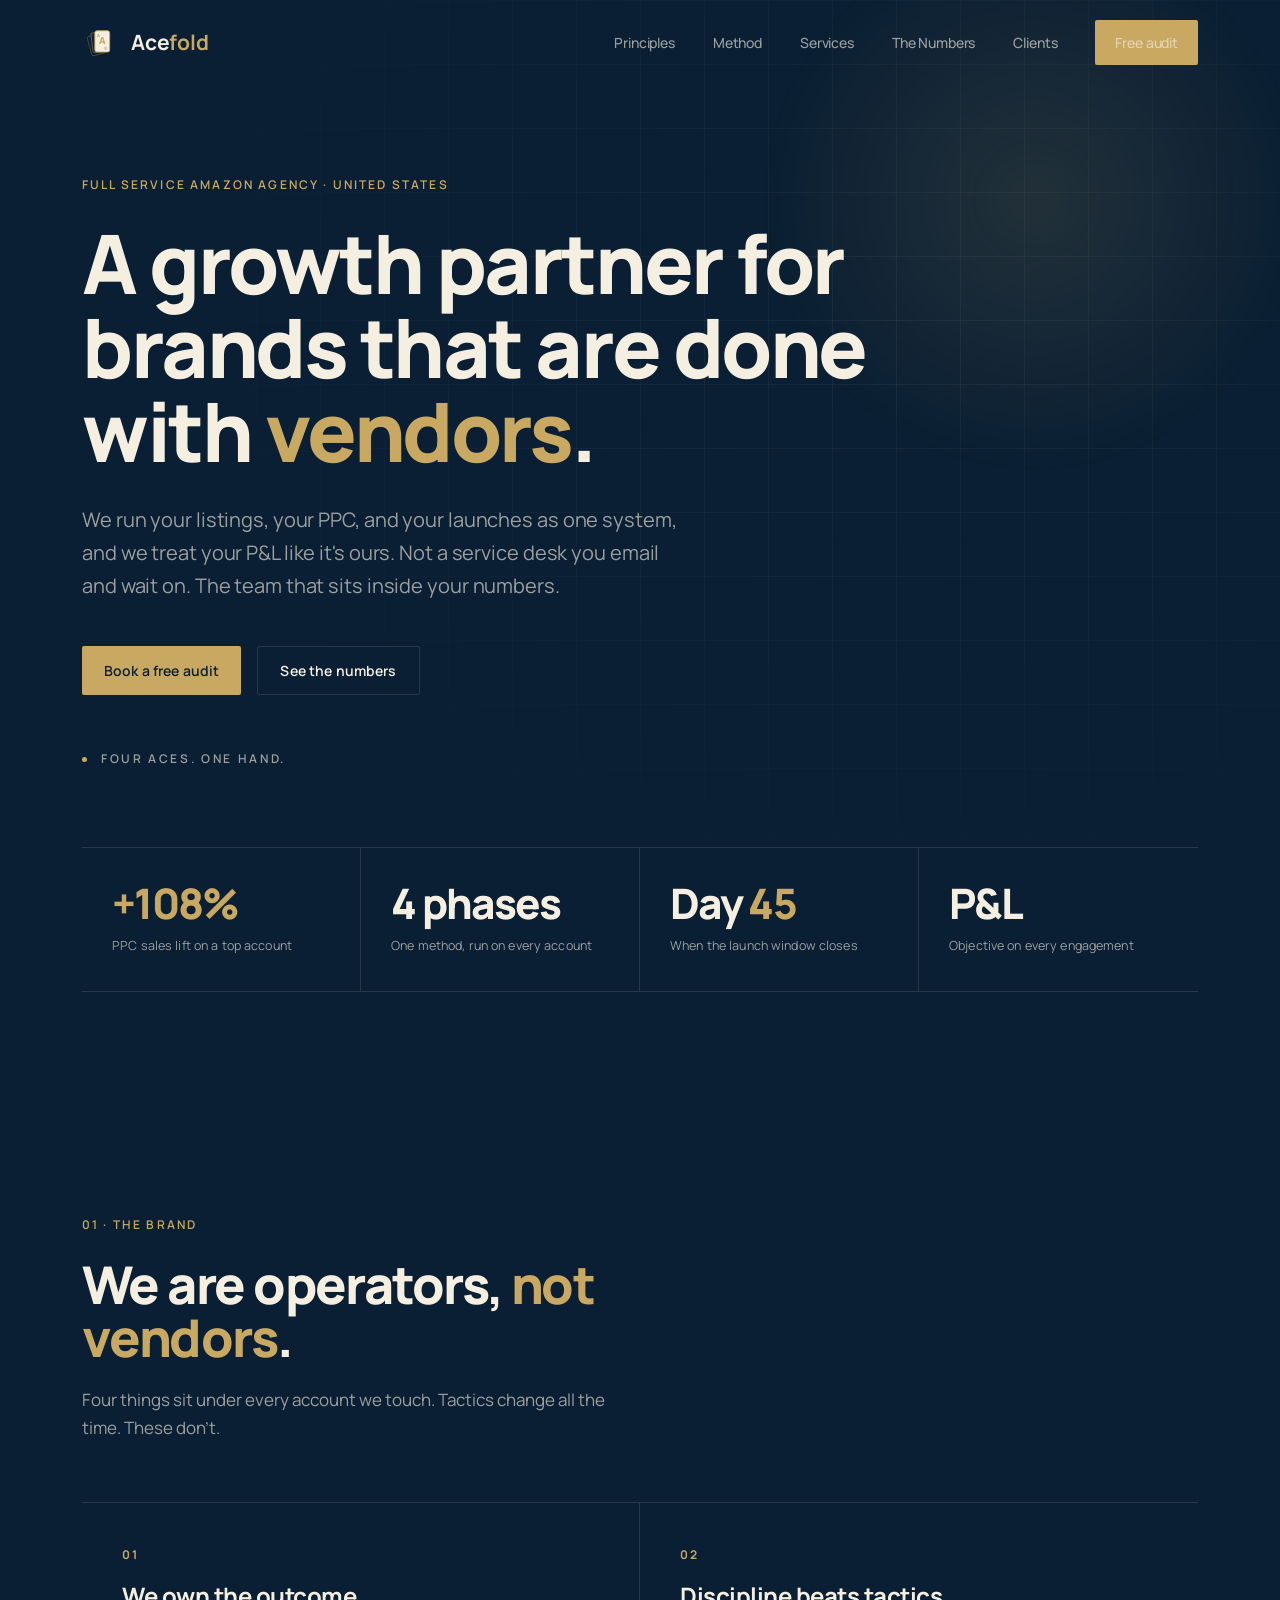
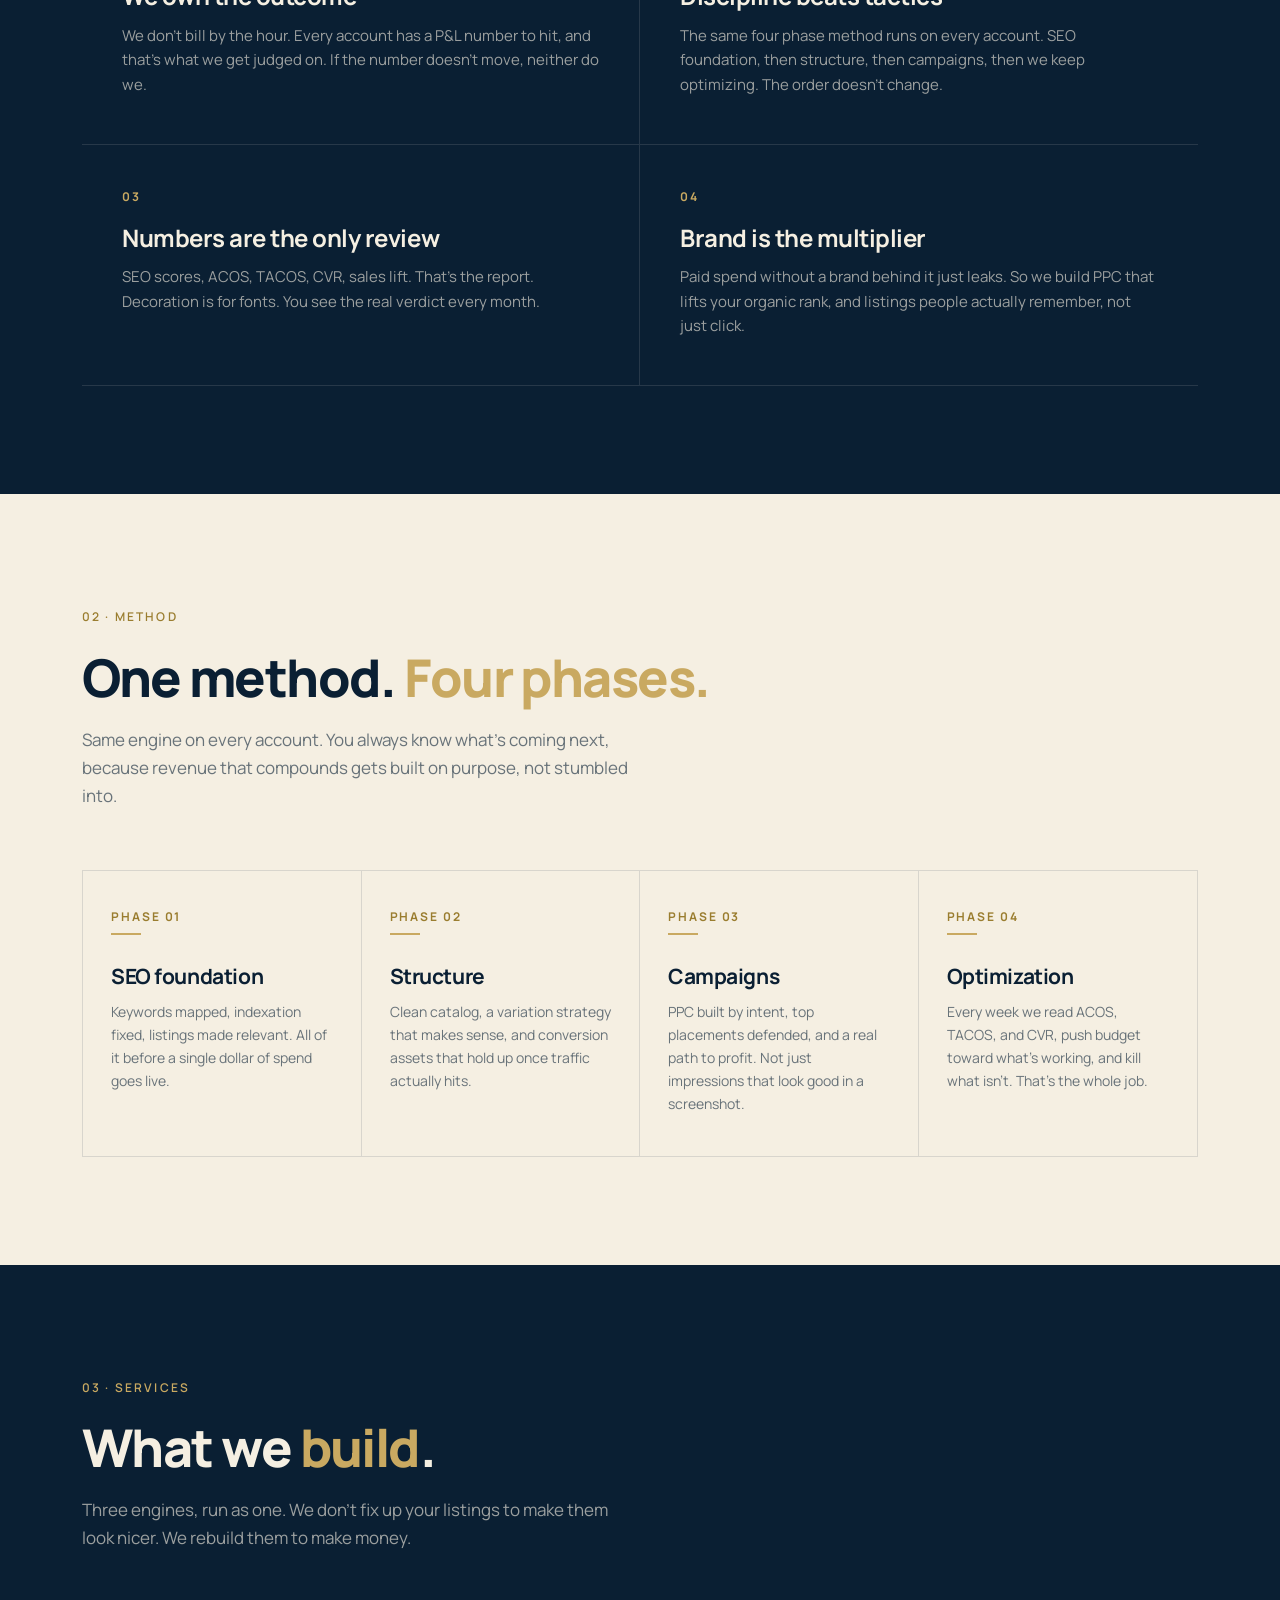
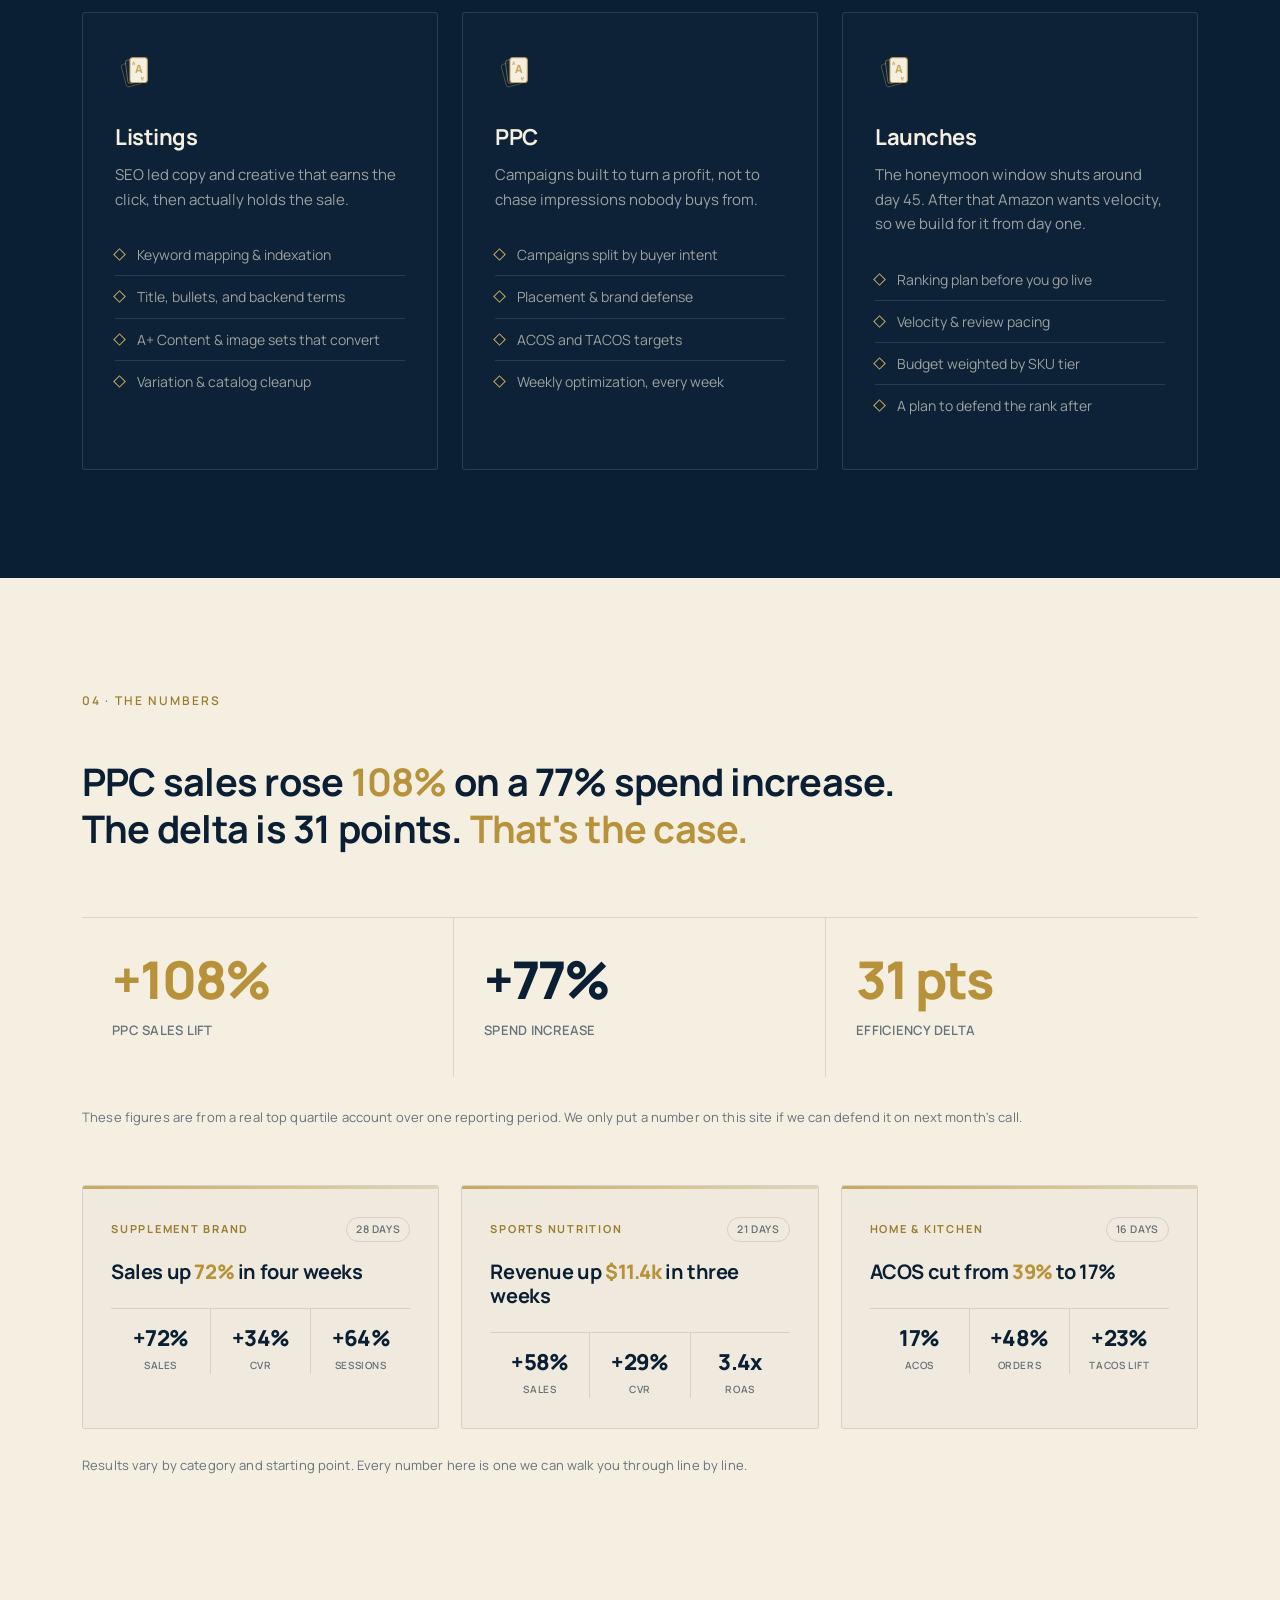
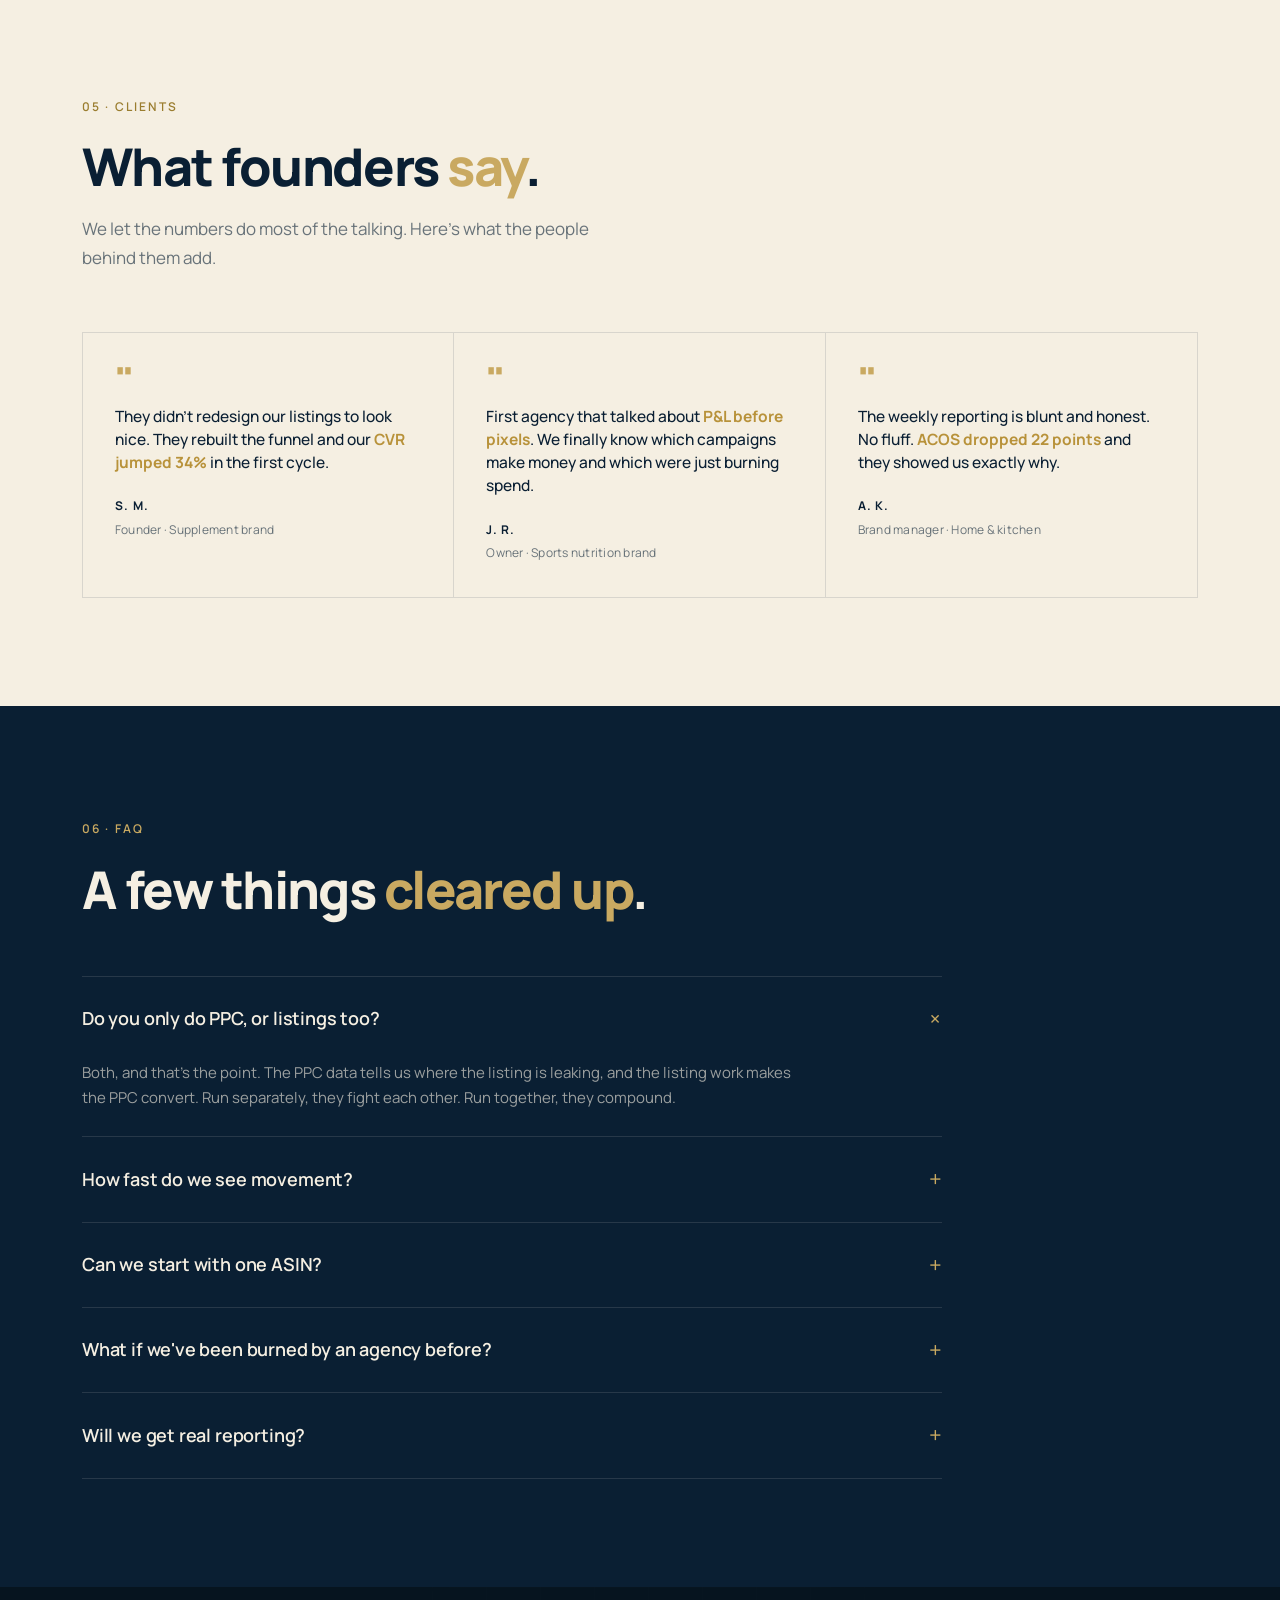
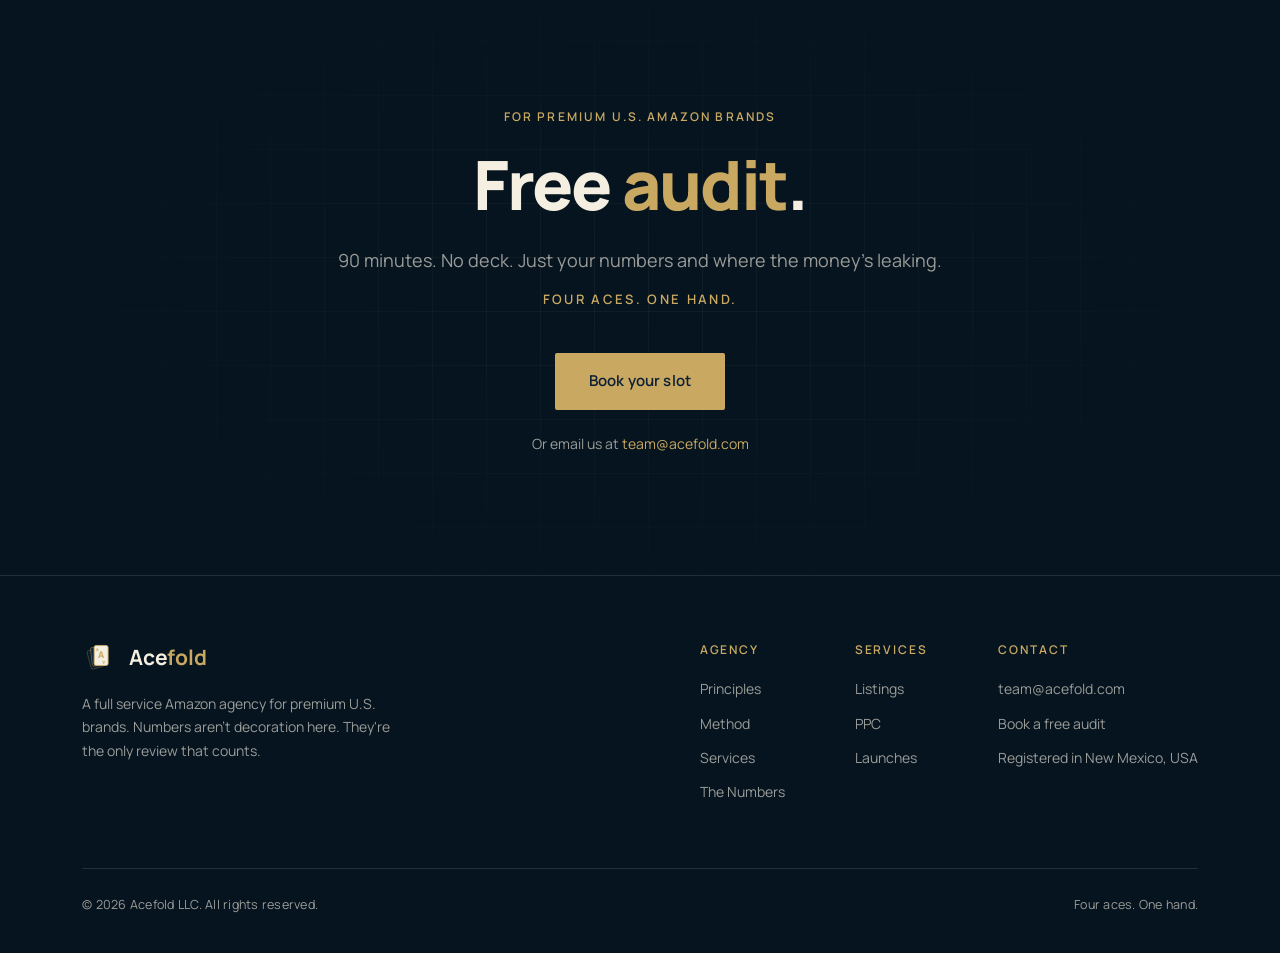
==== index.html @ 7032a23a "Update index.html" ====
<!DOCTYPE html>
<html lang="en">
<head>
<meta charset="UTF-8" />
<meta name="viewport" content="width=device-width, initial-scale=1.0" />
<title>Acefold · Amazon Growth Partner for Premium U.S. Brands</title>
<meta name="description" content="Acefold is a full service Amazon agency. We build the listings, the PPC, and the launch plans that turn Amazon shelves into revenue that compounds. Four aces. One hand." />
<link rel="preconnect" href="https://fonts.googleapis.com" />
<link rel="preconnect" href="https://fonts.gstatic.com" crossorigin />
<link href="https://fonts.googleapis.com/css2?family=Manrope:wght@300;400;500;600;700;800&display=swap" rel="stylesheet" />
<style>
  :root{
    --navy:#0A1F33;
    --deep:#06141F;
    --gold:#C9A961;
    --gold-soft:#d8bd82;
    --cream:#F5EFE2;
    --paper:#FFFFFF;
    --line-navy:rgba(245,239,226,0.12);
    --line-cream:rgba(10,31,51,0.12);
    --muted-cream:rgba(245,239,226,0.62);
    --muted-navy:rgba(10,31,51,0.60);
  }
  *{margin:0;padding:0;box-sizing:border-box}
  html{scroll-behavior:smooth}
  body{
    font-family:'Manrope',sans-serif;
    background:var(--navy);
    color:var(--cream);
    -webkit-font-smoothing:antialiased;
    line-height:1.65;
    overflow-x:hidden;
  }
  ::selection{background:var(--gold);color:var(--navy)}

  .wrap{max-width:1180px;margin:0 auto;padding:0 32px}

  /* eyebrow / label-caps */
  .eyebrow{
    font-size:12px;font-weight:600;text-transform:uppercase;
    letter-spacing:0.18em;color:var(--gold);
    display:inline-flex;align-items:center;
  }
  .eyebrow.dark{color:var(--gold)}

  h1,h2,h3{font-weight:800;letter-spacing:-0.03em;line-height:1.02}
  .gold{color:var(--gold)}

  /* ---------- NAV ---------- */
  nav{
    position:fixed;top:0;left:0;right:0;z-index:100;
    display:flex;align-items:center;justify-content:space-between;
    padding:20px 32px;max-width:1180px;margin:0 auto;
    transition:padding .3s ease;
  }
  .nav-bg{
    position:fixed;top:0;left:0;right:0;height:74px;z-index:99;
    background:rgba(6,20,31,0.0);backdrop-filter:blur(0px);
    border-bottom:1px solid transparent;transition:all .35s ease;
  }
  .nav-bg.scrolled{
    background:rgba(6,20,31,0.82);backdrop-filter:blur(14px);
    border-bottom:1px solid var(--line-navy);
  }
  .brand{display:flex;align-items:center;gap:13px;text-decoration:none}
  .brand-name{
    font-weight:700;font-size:21px;letter-spacing:-0.01em;color:var(--cream);
  }
  .brand-name b{color:var(--gold);font-weight:700}
  .nav-links{display:flex;align-items:center;gap:38px}
  .nav-links a{
    color:var(--muted-cream);text-decoration:none;font-size:14px;font-weight:500;
    letter-spacing:-0.01em;transition:color .2s;
  }
  .nav-links a:hover{color:var(--cream)}
  .btn{
    display:inline-flex;align-items:center;gap:9px;
    font-weight:600;font-size:14px;letter-spacing:0.01em;
    padding:12px 22px;border-radius:2px;text-decoration:none;
    transition:all .25s ease;cursor:pointer;border:none;
  }
  .btn-gold{background:var(--gold);color:var(--navy)}
  .btn-gold:hover{background:var(--gold-soft);transform:translateY(-1px)}
  .btn-ghost{background:transparent;color:var(--cream);border:1px solid var(--line-navy)}
  .btn-ghost:hover{border-color:var(--gold);color:var(--gold)}
  .nav-toggle{display:none}

  /* ---------- HERO ---------- */
  .hero{
    position:relative;padding:170px 0 110px;overflow:hidden;
  }
  .hero-grid{
    position:absolute;inset:0;z-index:0;opacity:.5;
    background-image:
      linear-gradient(var(--line-navy) 1px,transparent 1px),
      linear-gradient(90deg,var(--line-navy) 1px,transparent 1px);
    background-size:64px 64px;
    mask-image:radial-gradient(ellipse 80% 70% at 70% 30%,#000 0%,transparent 75%);
  }
  .hero-glow{
    position:absolute;top:-10%;right:-5%;width:620px;height:620px;z-index:0;
    background:radial-gradient(circle,rgba(201,169,97,0.13) 0%,transparent 62%);
    filter:blur(8px);
  }
  .hero-inner{position:relative;z-index:2;max-width:880px}
  .hero h1{
    font-size:clamp(44px,7vw,82px);margin:26px 0 0;
  }
  .hero .lede{
    font-size:clamp(17px,2vw,20px);color:var(--muted-cream);font-weight:400;
    max-width:600px;margin-top:30px;letter-spacing:-0.005em;
  }
  .hero-cta{display:flex;gap:16px;margin-top:44px;flex-wrap:wrap}
  .hand{
    margin-top:54px;display:inline-flex;align-items:center;gap:14px;
    font-size:12px;font-weight:600;text-transform:uppercase;letter-spacing:0.22em;
    color:var(--muted-cream);
  }
  .hand .dot{width:5px;height:5px;border-radius:50%;background:var(--gold)}

  /* metric strip */
  .strip{
    border-top:1px solid var(--line-navy);border-bottom:1px solid var(--line-navy);
    margin-top:78px;position:relative;z-index:2;
  }
  .strip-inner{
    display:grid;grid-template-columns:repeat(4,1fr);
  }
  .stat{padding:34px 30px;border-right:1px solid var(--line-navy)}
  .stat:last-child{border-right:none}
  .stat .n{font-size:clamp(30px,4vw,42px);font-weight:800;letter-spacing:-0.04em;line-height:1}
  .stat .n b{color:var(--gold);font-weight:800}
  .stat .l{font-size:12.5px;color:var(--muted-cream);margin-top:12px;letter-spacing:0.01em}

  /* ---------- SECTION SHELL ---------- */
  section{position:relative}
  .sec{padding:108px 0}
  .sec-cream{background:var(--cream);color:var(--navy)}
  .sec-cream .eyebrow{color:#9a7d2f}
  .sec-head{max-width:720px;margin-bottom:60px}
  .sec-head h2{font-size:clamp(32px,4.4vw,52px);margin-top:22px}
  .sec-head p{
    font-size:17px;margin-top:22px;color:var(--muted-cream);font-weight:400;max-width:560px;
  }
  .sec-cream .sec-head p{color:var(--muted-navy)}

  /* ---------- PRINCIPLES ---------- */
  .principles{display:grid;grid-template-columns:repeat(2,1fr);gap:0;border-top:1px solid var(--line-navy)}
  .principle{
    padding:42px 40px 46px;border-bottom:1px solid var(--line-navy);
    border-right:1px solid var(--line-navy);position:relative;transition:background .3s;
  }
  .principle:nth-child(2n){border-right:none}
  .principle:hover{background:rgba(245,239,226,0.02)}
  .principle .idx{
    font-size:12px;font-weight:700;letter-spacing:0.15em;color:var(--gold);
  }
  .principle h3{font-size:24px;font-weight:700;letter-spacing:-0.02em;margin:18px 0 14px;line-height:1.1}
  .principle p{font-size:15px;color:var(--muted-cream);font-weight:400}

  /* ---------- METHOD (cream) ---------- */
  .method{display:grid;grid-template-columns:repeat(4,1fr);gap:0;border:1px solid var(--line-cream)}
  .phase{padding:36px 28px 40px;border-right:1px solid var(--line-cream);position:relative}
  .phase:last-child{border-right:none}
  .phase .ph{
    font-size:12px;font-weight:700;letter-spacing:0.16em;color:#9a7d2f;text-transform:uppercase;
  }
  .phase h3{font-size:21px;font-weight:700;letter-spacing:-0.02em;margin:30px 0 12px;color:var(--navy);line-height:1.12}
  .phase p{font-size:14px;color:var(--muted-navy);font-weight:400}
  .phase .bar{height:2px;width:30px;background:var(--gold);margin-top:6px}

  /* ---------- SERVICES ---------- */
  .services{display:grid;grid-template-columns:repeat(3,1fr);gap:24px}
  .svc{
    border:1px solid var(--line-navy);padding:38px 32px 42px;border-radius:3px;
    background:rgba(245,239,226,0.015);transition:all .3s ease;position:relative;overflow:hidden;
  }
  .svc:hover{border-color:rgba(201,169,97,0.4);transform:translateY(-3px)}
  .svc .card-ico{margin-bottom:26px}
  .svc h3{font-size:22px;font-weight:700;letter-spacing:-0.02em;margin-bottom:14px}
  .svc p{font-size:15px;color:var(--muted-cream);font-weight:400;margin-bottom:22px}
  .svc ul{list-style:none}
  .svc li{
    font-size:14px;color:var(--muted-cream);padding:9px 0 9px 22px;position:relative;
    border-top:1px solid var(--line-navy);
  }
  .svc li:first-child{border-top:none}
  .svc li::before{
    content:"";position:absolute;left:0;top:16px;width:7px;height:7px;
    border:1px solid var(--gold);transform:rotate(45deg);
  }

  /* ---------- CASE / NUMBERS (cream) ---------- */
  .case-quote{
    font-size:clamp(24px,3.2vw,38px);font-weight:700;letter-spacing:-0.02em;
    line-height:1.25;max-width:880px;color:var(--navy);
  }
  .case-quote .gold{color:#b8923a}
  .case-grid{display:grid;grid-template-columns:repeat(3,1fr);gap:0;margin-top:64px;border-top:1px solid var(--line-cream)}
  .case-cell{padding:36px 30px;border-right:1px solid var(--line-cream)}
  .case-cell:last-child{border-right:none}
  .case-cell .n{font-size:clamp(34px,4.5vw,52px);font-weight:800;letter-spacing:-0.04em;color:var(--navy);line-height:1}
  .case-cell .n b{color:#b8923a;font-weight:800}
  .case-cell .l{font-size:13px;color:var(--muted-navy);margin-top:14px;letter-spacing:0.02em;text-transform:uppercase;font-weight:600}
  .case-note{font-size:13px;color:var(--muted-navy);margin-top:30px;letter-spacing:0.01em}

  /* ---------- CASE STUDY CARDS (on cream) ---------- */
  .cases{display:grid;grid-template-columns:repeat(3,1fr);gap:22px;margin-top:30px}
  .ccard{
    border:1px solid var(--line-cream);border-radius:3px;padding:0 0 30px;
    background:rgba(10,31,51,0.02);transition:all .3s ease;overflow:hidden;
  }
  .ccard:hover{border-color:rgba(184,146,58,0.5);transform:translateY(-3px)}
  .ccard-bar{height:3px;background:linear-gradient(90deg,var(--gold),rgba(184,146,58,0.25))}
  .ccard-body{padding:28px 28px 0}
  .ccard-top{display:flex;justify-content:space-between;align-items:center;margin-bottom:18px}
  .ccard-cat{font-size:11px;font-weight:700;letter-spacing:0.16em;text-transform:uppercase;color:#9a7d2f}
  .ccard-days{font-size:10.5px;font-weight:600;letter-spacing:0.06em;color:var(--muted-navy);text-transform:uppercase;border:1px solid var(--line-cream);padding:3px 9px;border-radius:20px}
  .ccard h3{font-size:20px;font-weight:700;letter-spacing:-0.02em;line-height:1.2;margin-bottom:24px;color:var(--navy)}
  .ccard h3 b{color:#b8923a;font-weight:800}
  .ccard-metrics{display:flex;gap:0;border-top:1px solid var(--line-cream)}
  .ccard-m{flex:1;padding:18px 6px 0;border-right:1px solid var(--line-cream);text-align:center}
  .ccard-m:last-child{border-right:none}
  .ccard-m .mv{font-size:22px;font-weight:800;letter-spacing:-0.03em;color:var(--navy);line-height:1}
  .ccard-m .ml{font-size:10px;color:var(--muted-navy);margin-top:8px;letter-spacing:0.06em;text-transform:uppercase;font-weight:600}

  /* ---------- TESTIMONIALS ---------- */
  .quotes{display:grid;grid-template-columns:repeat(3,1fr);gap:0;border:1px solid var(--line-cream)}
  .quote{padding:36px 32px 34px;border-right:1px solid var(--line-cream);border-bottom:1px solid var(--line-cream)}
  .quote:nth-child(3n){border-right:none}
  .quote:nth-last-child(-n+3){border-bottom:none}
  .quote .mark{font-size:40px;font-weight:800;color:var(--gold);line-height:.6;height:22px}
  .quote p{font-size:15.5px;color:var(--navy);font-weight:500;line-height:1.5;margin:14px 0 22px}
  .quote p b{color:#b8923a;font-weight:700}
  .quote .who{font-size:12px;font-weight:700;letter-spacing:0.1em;text-transform:uppercase;color:var(--navy)}
  .quote .role{font-size:12px;color:var(--muted-navy);margin-top:4px;letter-spacing:0.02em}

  /* ---------- FAQ ---------- */
  .faq{border-top:1px solid var(--line-navy);max-width:860px}
  .faq details{border-bottom:1px solid var(--line-navy)}
  .faq summary{
    list-style:none;cursor:pointer;padding:24px 0;display:flex;justify-content:space-between;
    align-items:center;gap:20px;font-size:18px;font-weight:600;letter-spacing:-0.01em;color:var(--cream);
  }
  .faq summary::-webkit-details-marker{display:none}
  .faq summary .pl{color:var(--gold);font-size:22px;font-weight:400;transition:transform .25s;flex-shrink:0}
  .faq details[open] summary .pl{transform:rotate(45deg)}
  .faq .ans{padding:0 0 26px;font-size:15px;color:var(--muted-cream);font-weight:400;max-width:720px;line-height:1.65}

  /* ---------- CTA ---------- */
  .cta{
    background:var(--deep);padding:120px 0;position:relative;overflow:hidden;
  }
  .cta-grid{
    position:absolute;inset:0;opacity:.4;
    background-image:
      linear-gradient(var(--line-navy) 1px,transparent 1px),
      linear-gradient(90deg,var(--line-navy) 1px,transparent 1px);
    background-size:54px 54px;
    mask-image:radial-gradient(ellipse 70% 80% at 50% 50%,#000,transparent 72%);
  }
  .cta-inner{position:relative;z-index:2;text-align:center;max-width:760px;margin:0 auto}
  .cta h2{font-size:clamp(38px,5.5vw,68px);margin:24px 0 0}
  .cta p{font-size:18px;color:var(--muted-cream);margin-top:26px;font-weight:400}
  .cta .sub{
    margin-top:14px;font-size:13px;font-weight:600;text-transform:uppercase;
    letter-spacing:0.18em;color:var(--gold);
  }
  .cta .btn{margin-top:42px;padding:16px 34px;font-size:15px}
  .eyebrow.center{display:flex;justify-content:center}

  /* ---------- FOOTER ---------- */
  footer{background:var(--deep);border-top:1px solid var(--line-navy);padding:64px 0 38px}
  .foot-top{display:flex;justify-content:space-between;align-items:flex-start;gap:40px;flex-wrap:wrap}
  .foot-brand{max-width:320px}
  .foot-brand p{font-size:14px;color:var(--muted-cream);margin-top:18px;font-weight:400}
  .foot-cols{display:flex;gap:70px;flex-wrap:wrap}
  .foot-col h4{font-size:12px;text-transform:uppercase;letter-spacing:0.16em;color:var(--gold);margin-bottom:18px;font-weight:600}
  .foot-col a,.foot-col span{display:block;font-size:14px;color:var(--muted-cream);text-decoration:none;margin-bottom:11px;font-weight:400}
  .foot-col a:hover{color:var(--cream)}
  .foot-bottom{
    display:flex;justify-content:space-between;align-items:center;flex-wrap:wrap;gap:14px;
    margin-top:54px;padding-top:26px;border-top:1px solid var(--line-navy);
    font-size:12.5px;color:var(--muted-cream);letter-spacing:0.02em;
  }

  /* reveal */
  .reveal{opacity:0;transform:translateY(22px);transition:opacity .7s ease,transform .7s ease}
  .reveal.visible{opacity:1;transform:none}

  /* ---------- RESPONSIVE ---------- */
  @media(max-width:880px){
    .nav-links{
      position:fixed;inset:0;top:0;background:var(--deep);flex-direction:column;
      justify-content:center;gap:30px;transform:translateX(100%);transition:transform .35s ease;
    }
    .nav-links.open{transform:none}
    .nav-links a{font-size:20px}
    .nav-toggle{display:flex;flex-direction:column;gap:5px;background:none;border:none;cursor:pointer;z-index:101}
    .nav-toggle span{width:26px;height:2px;background:var(--cream);display:block;transition:.3s}
    .nav .btn-gold{display:none}
    .strip-inner{grid-template-columns:repeat(2,1fr)}
    .stat:nth-child(2){border-right:none}
    .stat:nth-child(1),.stat:nth-child(2){border-bottom:1px solid var(--line-navy)}
    .principles{grid-template-columns:1fr}
    .principle{border-right:none}
    .method{grid-template-columns:1fr}
    .phase{border-right:none;border-bottom:1px solid var(--line-cream)}
    .phase:last-child{border-bottom:none}
    .services{grid-template-columns:1fr}
    .case-grid{grid-template-columns:1fr}
    .case-cell{border-right:none;border-bottom:1px solid var(--line-cream)}
    .case-cell:last-child{border-bottom:none}
    .cases{grid-template-columns:1fr}
    .quotes{grid-template-columns:1fr}
    .quote{border-right:none}
    .quote:nth-last-child(-n+3){border-bottom:1px solid var(--line-cream)}
    .quote:last-child{border-bottom:none}
  }
  @media(max-width:560px){
    .wrap{padding:0 22px}
    nav{padding:18px 22px}
    .strip-inner{grid-template-columns:1fr}
    .stat{border-right:none;border-bottom:1px solid var(--line-navy)}
    .stat:last-child{border-bottom:none}
  }
</style>
</head>
<body>

<!-- card-stack logo (reusable) -->
<svg width="0" height="0" style="position:absolute" aria-hidden="true">
  <defs>
    <symbol id="acemark" viewBox="0 0 56 56">
      <!-- back card -->
      <g transform="rotate(-15 28 40)">
        <rect x="14" y="14" width="22" height="31" rx="3" fill="#0A1F33" stroke="#C9A961" stroke-width="0.8" opacity="0.55"/>
      </g>
      <!-- middle card -->
      <g transform="rotate(-7 28 40)">
        <rect x="17" y="11" width="22" height="31" rx="3" fill="#13283d" stroke="#C9A961" stroke-width="0.8" opacity="0.8"/>
      </g>
      <!-- front card -->
      <g>
        <rect x="20" y="9" width="23" height="33" rx="3.2" fill="#F5EFE2" stroke="#C9A961" stroke-width="1.4"/>
        <text x="23" y="18" font-family="Manrope,sans-serif" font-size="6.5" font-weight="800" fill="#C9A961">A</text>
        <text x="31.5" y="42" font-family="Manrope,sans-serif" font-size="6.5" font-weight="800" fill="#C9A961" transform="rotate(180 35 38)">A</text>
        <text x="31.5" y="29.5" font-family="Manrope,sans-serif" font-size="15" font-weight="800" fill="#C9A961" text-anchor="middle">A</text>
      </g>
    </symbol>
  </defs>
</svg>

<div class="nav-bg" id="navbg"></div>
<nav>
  <a href="#top" class="brand">
    <svg width="36" height="36"><use href="#acemark"/></svg>
    <span class="brand-name">Ace<b>fold</b></span>
  </a>
  <div class="nav-links" id="navlinks">
    <a href="#principles">Principles</a>
    <a href="#method">Method</a>
    <a href="#services">Services</a>
    <a href="#numbers">The Numbers</a>
    <a href="#clients">Clients</a>
    <a href="https://calendly.com/team-acefold/30min" target="_blank" rel="noopener" class="btn btn-gold" style="padding:11px 20px">Free audit</a>
  </div>
  <button class="nav-toggle" id="navtoggle" aria-label="Menu"><span></span><span></span><span></span></button>
</nav>

<div id="top"></div>

<!-- ===== HERO ===== -->
<section class="hero">
  <div class="hero-grid"></div>
  <div class="hero-glow"></div>
  <div class="wrap">
    <div class="hero-inner">
      <span class="eyebrow reveal">Full service Amazon agency · United States</span>
      <h1 class="reveal">A growth partner for brands that are done with <span class="gold">vendors</span>.</h1>
      <p class="lede reveal">We run your listings, your PPC, and your launches as one system, and we treat your P&amp;L like it's ours. Not a service desk you email and wait on. The team that sits inside your numbers.</p>
      <div class="hero-cta reveal">
        <a href="#audit" class="btn btn-gold">Book a free audit</a>
        <a href="#numbers" class="btn btn-ghost">See the numbers</a>
      </div>
      <div class="hand reveal"><span class="dot"></span> Four aces. One hand.</div>
    </div>
  </div>

  <div class="wrap">
    <div class="strip reveal">
      <div class="strip-inner">
        <div class="stat"><div class="n"><b>+108%</b></div><div class="l">PPC sales lift on a top account</div></div>
        <div class="stat"><div class="n">4 phases</div><div class="l">One method, run on every account</div></div>
        <div class="stat"><div class="n">Day <b>45</b></div><div class="l">When the launch window closes</div></div>
        <div class="stat"><div class="n">P&amp;L</div><div class="l">Objective on every engagement</div></div>
      </div>
    </div>
  </div>
</section>

<!-- ===== PRINCIPLES ===== -->
<section class="sec" id="principles">
  <div class="wrap">
    <div class="sec-head reveal">
      <span class="eyebrow">01 · The brand</span>
      <h2>We are operators, <span class="gold">not vendors</span>.</h2>
      <p>Four things sit under every account we touch. Tactics change all the time. These don't.</p>
    </div>
    <div class="principles">
      <div class="principle reveal">
        <div class="idx">01</div>
        <h3>We own the outcome</h3>
        <p>We don't bill by the hour. Every account has a P&amp;L number to hit, and that's what we get judged on. If the number doesn't move, neither do we.</p>
      </div>
      <div class="principle reveal">
        <div class="idx">02</div>
        <h3>Discipline beats tactics</h3>
        <p>The same four phase method runs on every account. SEO foundation, then structure, then campaigns, then we keep optimizing. The order doesn't change.</p>
      </div>
      <div class="principle reveal">
        <div class="idx">03</div>
        <h3>Numbers are the only review</h3>
        <p>SEO scores, ACOS, TACOS, CVR, sales lift. That's the report. Decoration is for fonts. You see the real verdict every month.</p>
      </div>
      <div class="principle reveal">
        <div class="idx">04</div>
        <h3>Brand is the multiplier</h3>
        <p>Paid spend without a brand behind it just leaks. So we build PPC that lifts your organic rank, and listings people actually remember, not just click.</p>
      </div>
    </div>
  </div>
</section>

<!-- ===== METHOD (cream) ===== -->
<section class="sec sec-cream" id="method">
  <div class="wrap">
    <div class="sec-head reveal">
      <span class="eyebrow">02 · Method</span>
      <h2>One method. <span class="gold">Four phases.</span></h2>
      <p>Same engine on every account. You always know what's coming next, because revenue that compounds gets built on purpose, not stumbled into.</p>
    </div>
    <div class="method">
      <div class="phase reveal">
        <div class="ph">Phase 01</div>
        <div class="bar"></div>
        <h3>SEO foundation</h3>
        <p>Keywords mapped, indexation fixed, listings made relevant. All of it before a single dollar of spend goes live.</p>
      </div>
      <div class="phase reveal">
        <div class="ph">Phase 02</div>
        <div class="bar"></div>
        <h3>Structure</h3>
        <p>Clean catalog, a variation strategy that makes sense, and conversion assets that hold up once traffic actually hits.</p>
      </div>
      <div class="phase reveal">
        <div class="ph">Phase 03</div>
        <div class="bar"></div>
        <h3>Campaigns</h3>
        <p>PPC built by intent, top placements defended, and a real path to profit. Not just impressions that look good in a screenshot.</p>
      </div>
      <div class="phase reveal">
        <div class="ph">Phase 04</div>
        <div class="bar"></div>
        <h3>Optimization</h3>
        <p>Every week we read ACOS, TACOS, and CVR, push budget toward what's working, and kill what isn't. That's the whole job.</p>
      </div>
    </div>
  </div>
</section>

<!-- ===== SERVICES ===== -->
<section class="sec" id="services">
  <div class="wrap">
    <div class="sec-head reveal">
      <span class="eyebrow">03 · Services</span>
      <h2>What we <span class="gold">build</span>.</h2>
      <p>Three engines, run as one. We don't fix up your listings to make them look nicer. We rebuild them to make money.</p>
    </div>
    <div class="services">
      <div class="svc reveal">
        <svg class="card-ico" width="42" height="42"><use href="#acemark"/></svg>
        <h3>Listings</h3>
        <p>SEO led copy and creative that earns the click, then actually holds the sale.</p>
        <ul>
          <li>Keyword mapping &amp; indexation</li>
          <li>Title, bullets, and backend terms</li>
          <li>A+ Content &amp; image sets that convert</li>
          <li>Variation &amp; catalog cleanup</li>
        </ul>
      </div>
      <div class="svc reveal">
        <svg class="card-ico" width="42" height="42"><use href="#acemark"/></svg>
        <h3>PPC</h3>
        <p>Campaigns built to turn a profit, not to chase impressions nobody buys from.</p>
        <ul>
          <li>Campaigns split by buyer intent</li>
          <li>Placement &amp; brand defense</li>
          <li>ACOS and TACOS targets</li>
          <li>Weekly optimization, every week</li>
        </ul>
      </div>
      <div class="svc reveal">
        <svg class="card-ico" width="42" height="42"><use href="#acemark"/></svg>
        <h3>Launches</h3>
        <p>The honeymoon window shuts around day 45. After that Amazon wants velocity, so we build for it from day one.</p>
        <ul>
          <li>Ranking plan before you go live</li>
          <li>Velocity &amp; review pacing</li>
          <li>Budget weighted by SKU tier</li>
          <li>A plan to defend the rank after</li>
        </ul>
      </div>
    </div>
  </div>
</section>

<!-- ===== NUMBERS (cream) ===== -->
<section class="sec sec-cream" id="numbers">
  <div class="wrap">
    <div class="sec-head reveal" style="margin-bottom:46px">
      <span class="eyebrow">04 · The numbers</span>
    </div>
    <p class="case-quote reveal">PPC sales rose <span class="gold">108%</span> on a 77% spend increase. The delta is 31 points. <span class="gold">That's the case.</span></p>
    <div class="case-grid reveal">
      <div class="case-cell">
        <div class="n"><b>+108%</b></div>
        <div class="l">PPC sales lift</div>
      </div>
      <div class="case-cell">
        <div class="n">+77%</div>
        <div class="l">Spend increase</div>
      </div>
      <div class="case-cell">
        <div class="n"><b>31 pts</b></div>
        <div class="l">Efficiency delta</div>
      </div>
    </div>
    <p class="case-note reveal">These figures are from a real top quartile account over one reporting period. We only put a number on this site if we can defend it on next month's call.</p>

    <div class="cases" style="margin-top:56px">
      <div class="ccard reveal">
        <div class="ccard-bar"></div>
        <div class="ccard-body">
          <div class="ccard-top"><span class="ccard-cat">Supplement brand</span><span class="ccard-days">28 days</span></div>
          <h3>Sales up <b>72%</b> in four weeks</h3>
          <div class="ccard-metrics">
            <div class="ccard-m"><div class="mv">+72%</div><div class="ml">Sales</div></div>
            <div class="ccard-m"><div class="mv">+34%</div><div class="ml">CVR</div></div>
            <div class="ccard-m"><div class="mv">+64%</div><div class="ml">Sessions</div></div>
          </div>
        </div>
      </div>
      <div class="ccard reveal">
        <div class="ccard-bar"></div>
        <div class="ccard-body">
          <div class="ccard-top"><span class="ccard-cat">Sports nutrition</span><span class="ccard-days">21 days</span></div>
          <h3>Revenue up <b>$11.4k</b> in three weeks</h3>
          <div class="ccard-metrics">
            <div class="ccard-m"><div class="mv">+58%</div><div class="ml">Sales</div></div>
            <div class="ccard-m"><div class="mv">+29%</div><div class="ml">CVR</div></div>
            <div class="ccard-m"><div class="mv">3.4x</div><div class="ml">ROAS</div></div>
          </div>
        </div>
      </div>
      <div class="ccard reveal">
        <div class="ccard-bar"></div>
        <div class="ccard-body">
          <div class="ccard-top"><span class="ccard-cat">Home &amp; kitchen</span><span class="ccard-days">16 days</span></div>
          <h3>ACOS cut from <b>39%</b> to 17%</h3>
          <div class="ccard-metrics">
            <div class="ccard-m"><div class="mv">17%</div><div class="ml">ACOS</div></div>
            <div class="ccard-m"><div class="mv">+48%</div><div class="ml">Orders</div></div>
            <div class="ccard-m"><div class="mv">+23%</div><div class="ml">TACOS lift</div></div>
          </div>
        </div>
      </div>
    </div>
    <p class="case-note reveal" style="margin-top:26px">Results vary by category and starting point. Every number here is one we can walk you through line by line.</p>
  </div>
</section>

<!-- ===== TESTIMONIALS (cream) ===== -->
<section class="sec sec-cream" id="clients">
  <div class="wrap">
    <div class="sec-head reveal">
      <span class="eyebrow">05 · Clients</span>
      <h2>What founders <span class="gold">say</span>.</h2>
      <p>We let the numbers do most of the talking. Here's what the people behind them add.</p>
    </div>
    <div class="quotes">
      <div class="quote reveal">
        <div class="mark">"</div>
        <p>They didn't redesign our listings to look nice. They rebuilt the funnel and our <b>CVR jumped 34%</b> in the first cycle.</p>
        <div class="who">S. M.</div>
        <div class="role">Founder · Supplement brand</div>
      </div>
      <div class="quote reveal">
        <div class="mark">"</div>
        <p>First agency that talked about <b>P&amp;L before pixels</b>. We finally know which campaigns make money and which were just burning spend.</p>
        <div class="who">J. R.</div>
        <div class="role">Owner · Sports nutrition brand</div>
      </div>
      <div class="quote reveal">
        <div class="mark">"</div>
        <p>The weekly reporting is blunt and honest. No fluff. <b>ACOS dropped 22 points</b> and they showed us exactly why.</p>
        <div class="who">A. K.</div>
        <div class="role">Brand manager · Home &amp; kitchen</div>
      </div>
    </div>
  </div>
</section>

<!-- ===== FAQ ===== -->
<section class="sec" id="faq">
  <div class="wrap">
    <div class="sec-head reveal">
      <span class="eyebrow">06 · FAQ</span>
      <h2>A few things <span class="gold">cleared up</span>.</h2>
    </div>
    <div class="faq reveal">
      <details open>
        <summary>Do you only do PPC, or listings too?<span class="pl">+</span></summary>
        <div class="ans">Both, and that's the point. The PPC data tells us where the listing is leaking, and the listing work makes the PPC convert. Run separately, they fight each other. Run together, they compound.</div>
      </details>
      <details>
        <summary>How fast do we see movement?<span class="pl">+</span></summary>
        <div class="ans">Most accounts show a read inside the first reporting cycle, roughly two to four weeks. We build for the velocity that holds after launch, not a spike that fades by day 45.</div>
      </details>
      <details>
        <summary>Can we start with one ASIN?<span class="pl">+</span></summary>
        <div class="ans">Yes. Most brands start with one. Once you see the CVR and ACOS move, scaling to the rest of the catalog is an easy call.</div>
      </details>
      <details>
        <summary>What if we've been burned by an agency before?<span class="pl">+</span></summary>
        <div class="ans">Common story. Design alone never sold anything. We rebuild the part of the funnel that's actually leaking, and we report against your P&amp;L every month so you always see what's working.</div>
      </details>
      <details>
        <summary>Will we get real reporting?<span class="pl">+</span></summary>
        <div class="ans">Every month. SEO scores, ACOS, TACOS, CVR, sales lift. No "trust us." You see the verdict and the reasoning behind it.</div>
      </details>
    </div>
  </div>
</section>

<!-- ===== CTA ===== -->
<section class="cta" id="audit">
  <div class="cta-grid"></div>
  <div class="wrap">
    <div class="cta-inner">
      <span class="eyebrow center reveal">For premium U.S. Amazon brands</span>
      <h2 class="reveal">Free <span class="gold">audit</span>.</h2>
      <p class="reveal">90 minutes. No deck. Just your numbers and where the money's leaking.</p>
      <p class="sub reveal">Four aces. One hand.</p>
      <a href="https://calendly.com/team-acefold/30min" target="_blank" rel="noopener" class="btn btn-gold reveal">Book your slot</a>
      <p class="reveal" style="margin-top:22px;font-size:14px;color:var(--muted-cream)">Or email us at <a href="mailto:team@acefold.com" style="color:var(--gold);text-decoration:none">team@acefold.com</a></p>
    </div>
  </div>
</section>

<!-- ===== FOOTER ===== -->
<footer>
  <div class="wrap">
    <div class="foot-top">
      <div class="foot-brand">
        <a href="#top" class="brand">
          <svg width="34" height="34"><use href="#acemark"/></svg>
          <span class="brand-name">Ace<b>fold</b></span>
        </a>
        <p>A full service Amazon agency for premium U.S. brands. Numbers aren't decoration here. They're the only review that counts.</p>
      </div>
      <div class="foot-cols">
        <div class="foot-col">
          <h4>Agency</h4>
          <a href="#principles">Principles</a>
          <a href="#method">Method</a>
          <a href="#services">Services</a>
          <a href="#numbers">The Numbers</a>
        </div>
        <div class="foot-col">
          <h4>Services</h4>
          <a href="#services">Listings</a>
          <a href="#services">PPC</a>
          <a href="#services">Launches</a>
        </div>
        <div class="foot-col">
          <h4>Contact</h4>
          <a href="mailto:team@acefold.com">team@acefold.com</a>
          <a href="https://calendly.com/team-acefold/30min" target="_blank" rel="noopener">Book a free audit</a>
          <span>Registered in New Mexico, USA</span>
        </div>
      </div>
    </div>
    <div class="foot-bottom">
      <span>© 2026 Acefold LLC. All rights reserved.</span>
      <span>Four aces. One hand.</span>
    </div>
  </div>
</footer>

<script>
  // nav background on scroll
  const navbg=document.getElementById('navbg');
  window.addEventListener('scroll',()=>{
    navbg.classList.toggle('scrolled',window.scrollY>40);
  });
  // mobile menu
  const toggle=document.getElementById('navtoggle');
  const links=document.getElementById('navlinks');
  toggle.addEventListener('click',()=>links.classList.toggle('open'));
  links.querySelectorAll('a').forEach(a=>a.addEventListener('click',()=>links.classList.remove('open')));
  // reveal on scroll
  const io=new IntersectionObserver((es)=>{
    es.forEach(e=>{if(e.isIntersecting){e.target.classList.add('visible');io.unobserve(e.target)}});
  },{threshold:0.12});
  document.querySelectorAll('.reveal').forEach((el,i)=>{
    el.style.transitionDelay=(i%5*0.06)+'s';
    io.observe(el);
  });
</script>
</body>
</html>
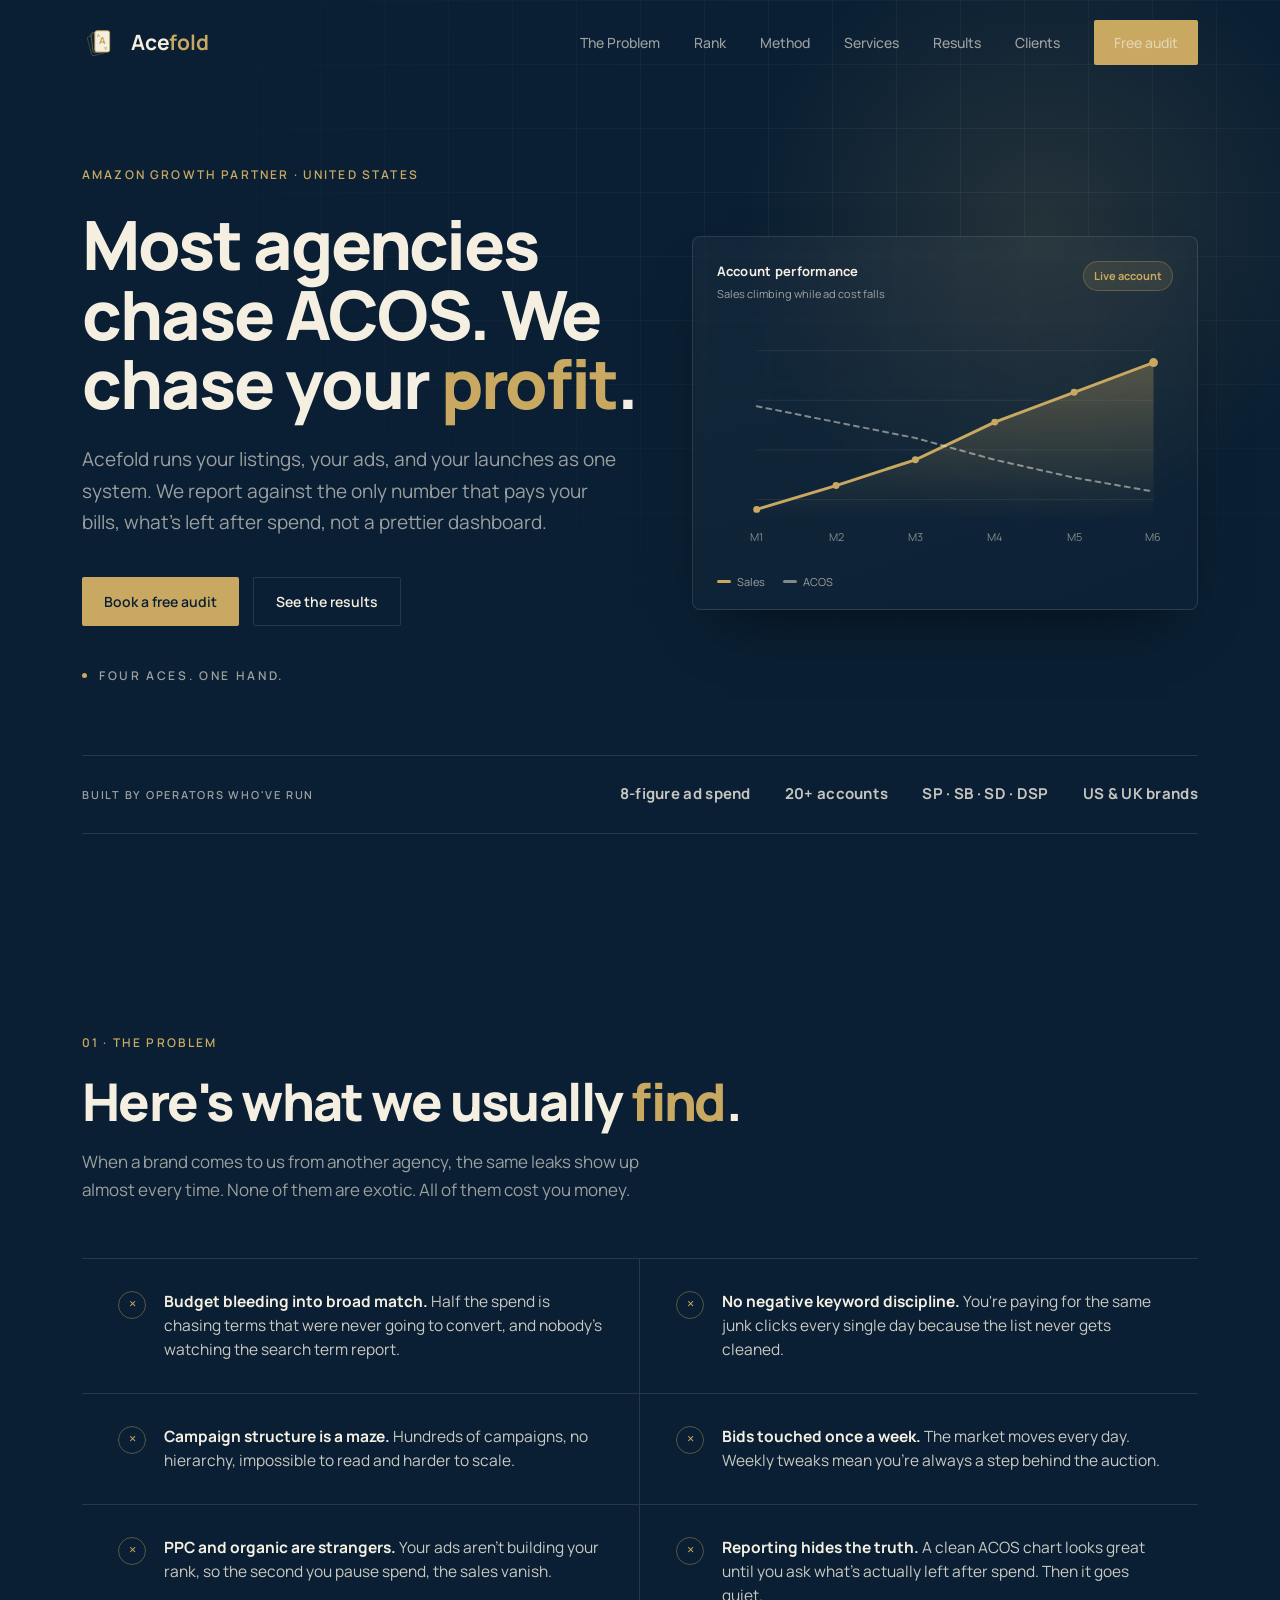
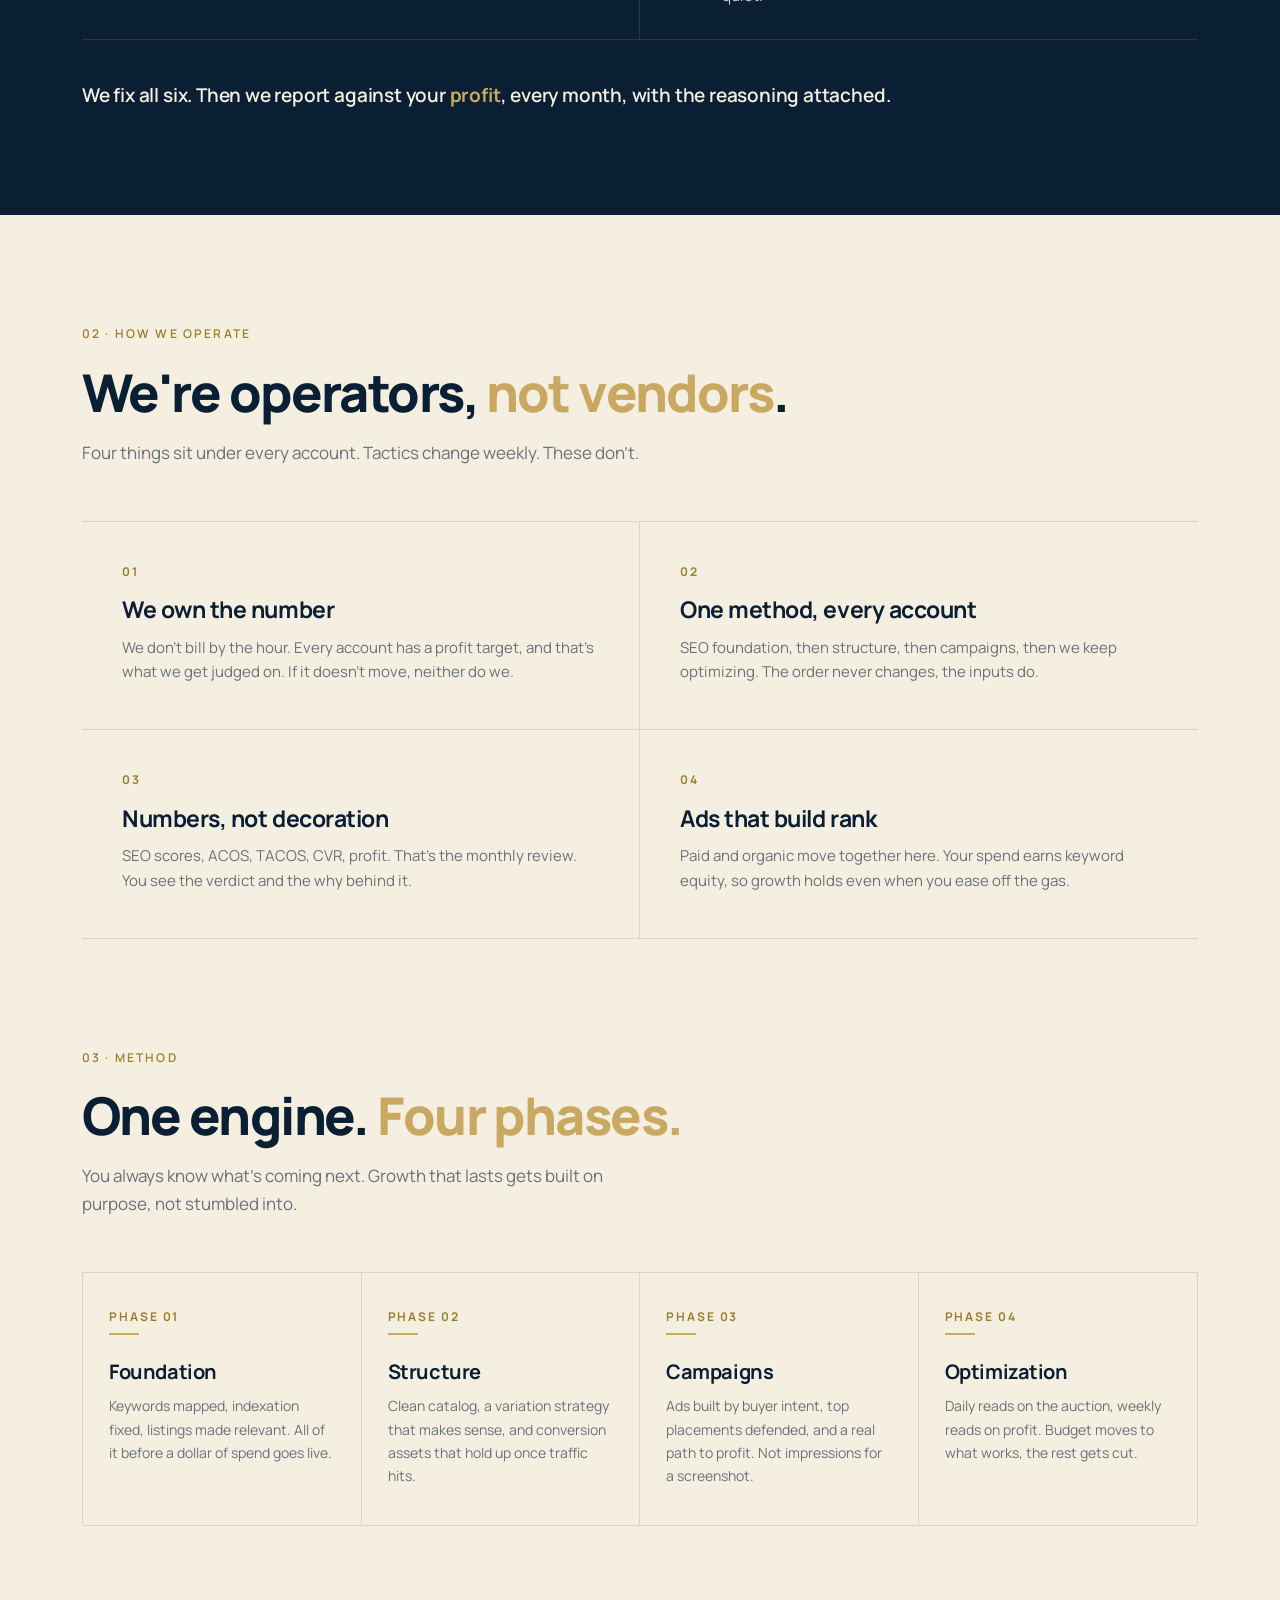
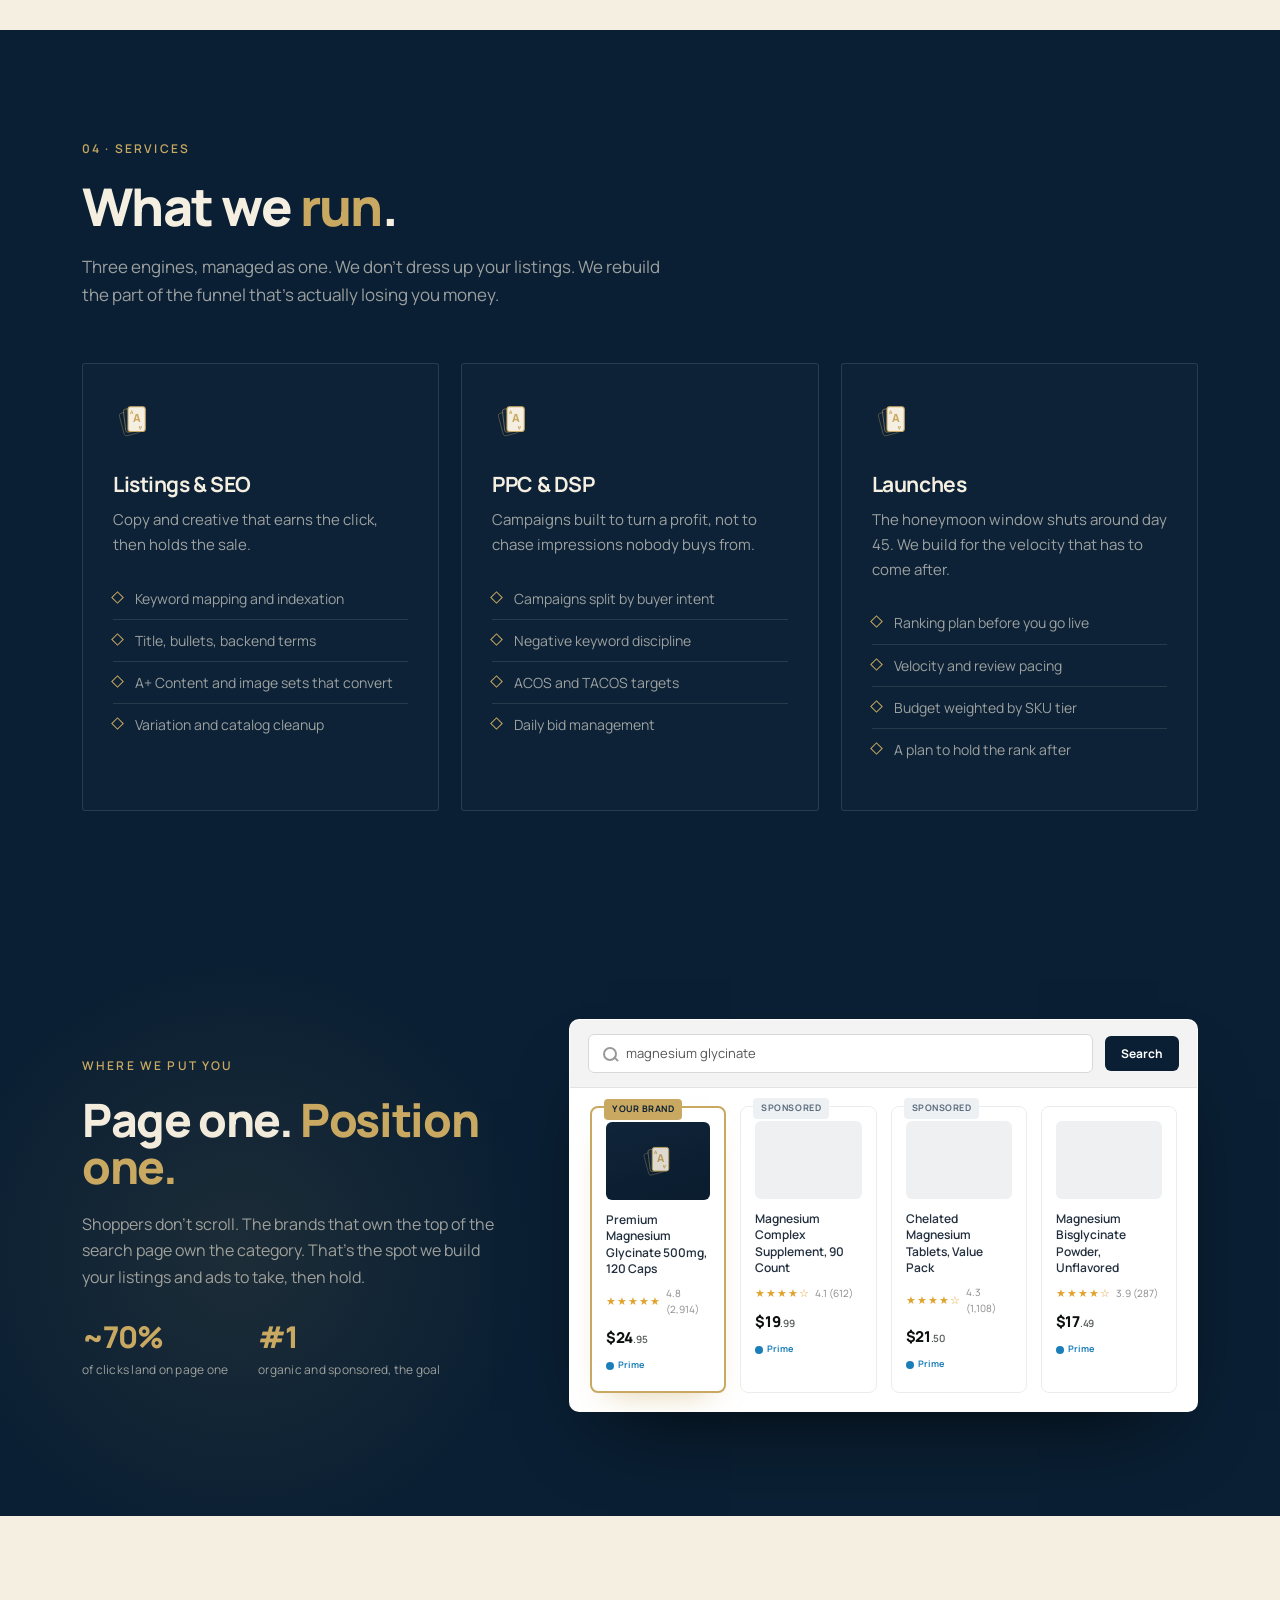
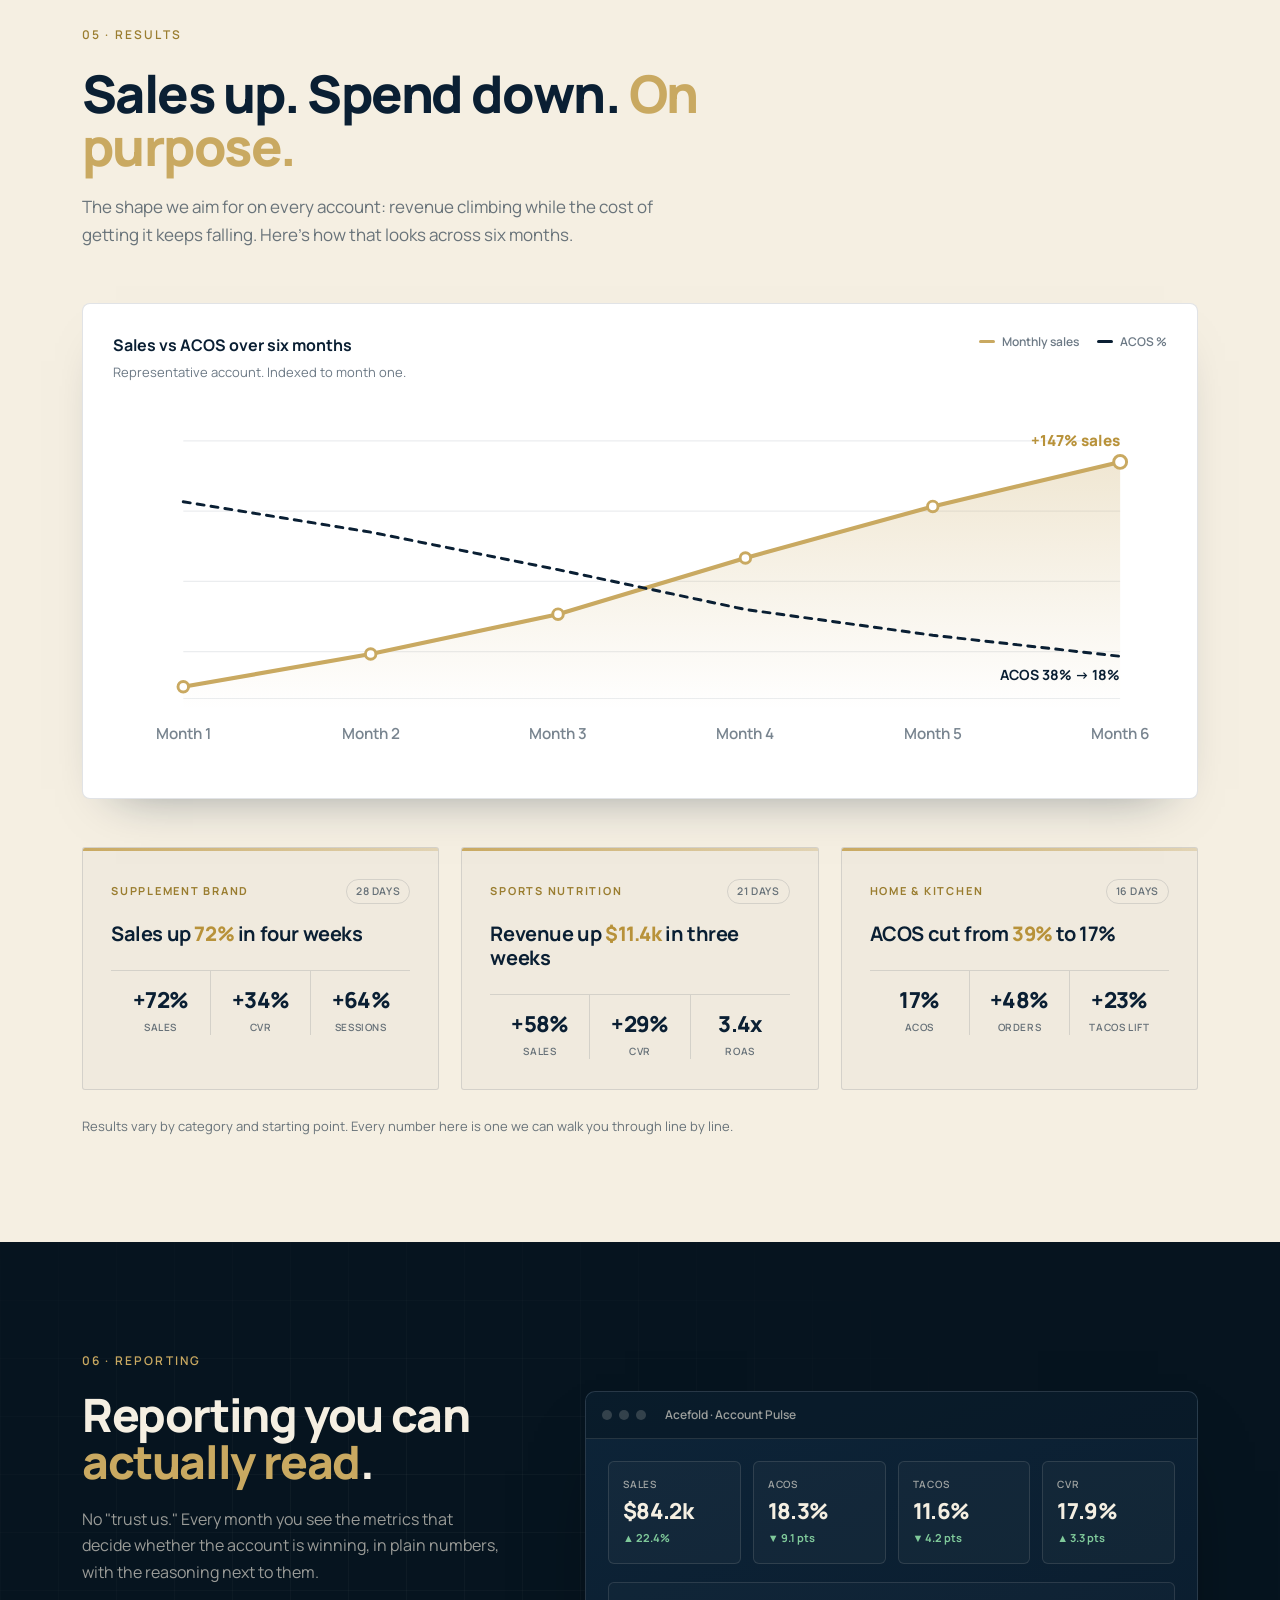
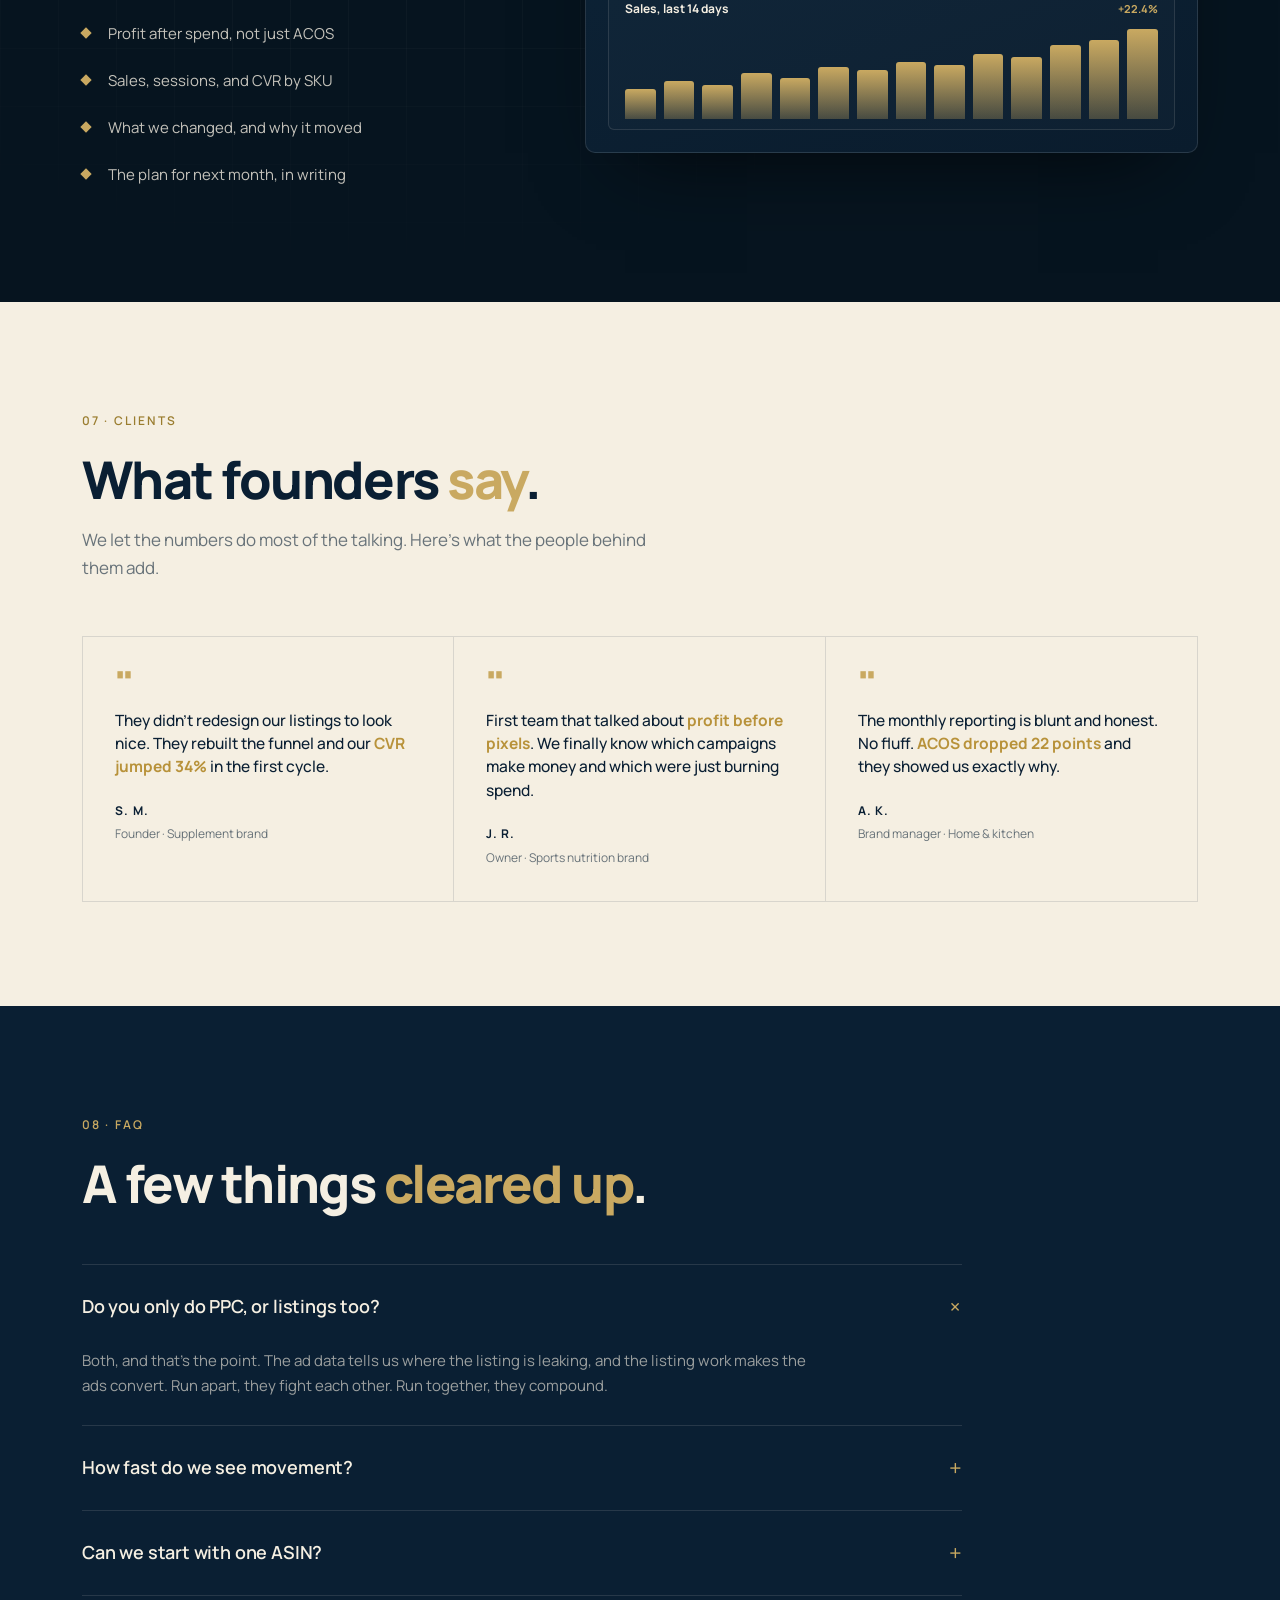
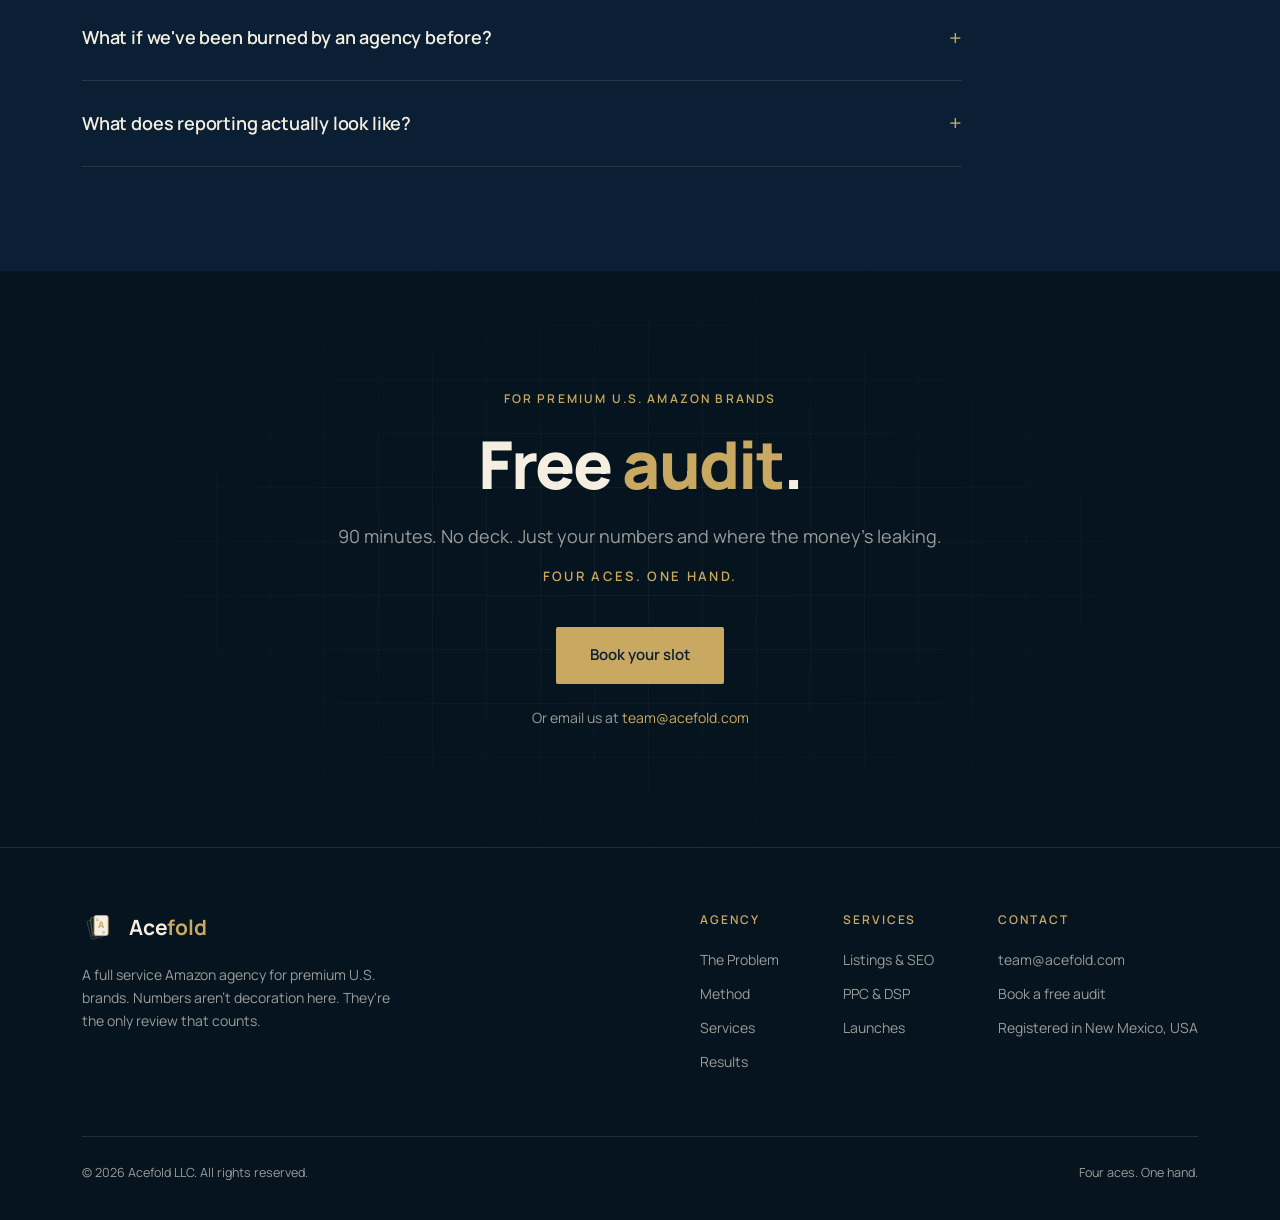
==== commit 4e5f50a4: "Update index.html" ====
--- a/index.html
+++ b/index.html
@@ -4,7 +4,7 @@
 <meta charset="UTF-8" />
 <meta name="viewport" content="width=device-width, initial-scale=1.0" />
 <title>Acefold · Amazon Growth Partner for Premium U.S. Brands</title>
-<meta name="description" content="Acefold is a full service Amazon agency. We build the listings, the PPC, and the launch plans that turn Amazon shelves into revenue that compounds. Four aces. One hand." />
+<meta name="description" content="Acefold is a full service Amazon agency. We run your listings, PPC, and launches as one system and report against your profit, not vanity metrics. Four aces. One hand." />
 <link rel="preconnect" href="https://fonts.googleapis.com" />
 <link rel="preconnect" href="https://fonts.gstatic.com" crossorigin />
 <link href="https://fonts.googleapis.com/css2?family=Manrope:wght@300;400;500;600;700;800&display=swap" rel="stylesheet" />
@@ -24,208 +24,198 @@
   *{margin:0;padding:0;box-sizing:border-box}
   html{scroll-behavior:smooth}
   body{
-    font-family:'Manrope',sans-serif;
-    background:var(--navy);
-    color:var(--cream);
-    -webkit-font-smoothing:antialiased;
-    line-height:1.65;
-    overflow-x:hidden;
+    font-family:'Manrope',sans-serif;background:var(--navy);color:var(--cream);
+    -webkit-font-smoothing:antialiased;line-height:1.65;overflow-x:hidden;
   }
   ::selection{background:var(--gold);color:var(--navy)}
-
   .wrap{max-width:1180px;margin:0 auto;padding:0 32px}
 
-  /* eyebrow / label-caps */
-  .eyebrow{
-    font-size:12px;font-weight:600;text-transform:uppercase;
-    letter-spacing:0.18em;color:var(--gold);
-    display:inline-flex;align-items:center;
-  }
-  .eyebrow.dark{color:var(--gold)}
-
+  .eyebrow{font-size:12px;font-weight:600;text-transform:uppercase;letter-spacing:0.18em;color:var(--gold);display:inline-flex;align-items:center}
   h1,h2,h3{font-weight:800;letter-spacing:-0.03em;line-height:1.02}
   .gold{color:var(--gold)}
 
-  /* ---------- NAV ---------- */
-  nav{
-    position:fixed;top:0;left:0;right:0;z-index:100;
-    display:flex;align-items:center;justify-content:space-between;
-    padding:20px 32px;max-width:1180px;margin:0 auto;
-    transition:padding .3s ease;
-  }
-  .nav-bg{
-    position:fixed;top:0;left:0;right:0;height:74px;z-index:99;
-    background:rgba(6,20,31,0.0);backdrop-filter:blur(0px);
-    border-bottom:1px solid transparent;transition:all .35s ease;
-  }
-  .nav-bg.scrolled{
-    background:rgba(6,20,31,0.82);backdrop-filter:blur(14px);
-    border-bottom:1px solid var(--line-navy);
-  }
+  /* NAV */
+  .nav-bg{position:fixed;top:0;left:0;right:0;height:74px;z-index:99;background:rgba(6,20,31,0);backdrop-filter:blur(0);border-bottom:1px solid transparent;transition:all .35s ease}
+  .nav-bg.scrolled{background:rgba(6,20,31,0.85);backdrop-filter:blur(14px);border-bottom:1px solid var(--line-navy)}
+  nav{position:fixed;top:0;left:0;right:0;z-index:100;display:flex;align-items:center;justify-content:space-between;padding:20px 32px;max-width:1180px;margin:0 auto}
   .brand{display:flex;align-items:center;gap:13px;text-decoration:none}
-  .brand-name{
-    font-weight:700;font-size:21px;letter-spacing:-0.01em;color:var(--cream);
-  }
+  .brand-name{font-weight:700;font-size:21px;letter-spacing:-0.01em;color:var(--cream)}
   .brand-name b{color:var(--gold);font-weight:700}
-  .nav-links{display:flex;align-items:center;gap:38px}
-  .nav-links a{
-    color:var(--muted-cream);text-decoration:none;font-size:14px;font-weight:500;
-    letter-spacing:-0.01em;transition:color .2s;
-  }
+  .nav-links{display:flex;align-items:center;gap:34px}
+  .nav-links a{color:var(--muted-cream);text-decoration:none;font-size:14px;font-weight:500;transition:color .2s}
   .nav-links a:hover{color:var(--cream)}
-  .btn{
-    display:inline-flex;align-items:center;gap:9px;
-    font-weight:600;font-size:14px;letter-spacing:0.01em;
-    padding:12px 22px;border-radius:2px;text-decoration:none;
-    transition:all .25s ease;cursor:pointer;border:none;
-  }
+  .btn{display:inline-flex;align-items:center;gap:9px;font-weight:600;font-size:14px;padding:12px 22px;border-radius:2px;text-decoration:none;transition:all .25s ease;cursor:pointer;border:none}
   .btn-gold{background:var(--gold);color:var(--navy)}
   .btn-gold:hover{background:var(--gold-soft);transform:translateY(-1px)}
   .btn-ghost{background:transparent;color:var(--cream);border:1px solid var(--line-navy)}
   .btn-ghost:hover{border-color:var(--gold);color:var(--gold)}
   .nav-toggle{display:none}
 
-  /* ---------- HERO ---------- */
-  .hero{
-    position:relative;padding:170px 0 110px;overflow:hidden;
-  }
-  .hero-grid{
-    position:absolute;inset:0;z-index:0;opacity:.5;
-    background-image:
-      linear-gradient(var(--line-navy) 1px,transparent 1px),
-      linear-gradient(90deg,var(--line-navy) 1px,transparent 1px);
-    background-size:64px 64px;
-    mask-image:radial-gradient(ellipse 80% 70% at 70% 30%,#000 0%,transparent 75%);
-  }
-  .hero-glow{
-    position:absolute;top:-10%;right:-5%;width:620px;height:620px;z-index:0;
-    background:radial-gradient(circle,rgba(201,169,97,0.13) 0%,transparent 62%);
-    filter:blur(8px);
-  }
-  .hero-inner{position:relative;z-index:2;max-width:880px}
-  .hero h1{
-    font-size:clamp(44px,7vw,82px);margin:26px 0 0;
-  }
-  .hero .lede{
-    font-size:clamp(17px,2vw,20px);color:var(--muted-cream);font-weight:400;
-    max-width:600px;margin-top:30px;letter-spacing:-0.005em;
-  }
-  .hero-cta{display:flex;gap:16px;margin-top:44px;flex-wrap:wrap}
-  .hand{
-    margin-top:54px;display:inline-flex;align-items:center;gap:14px;
-    font-size:12px;font-weight:600;text-transform:uppercase;letter-spacing:0.22em;
-    color:var(--muted-cream);
-  }
+  /* HERO */
+  .hero{position:relative;padding:160px 0 90px;overflow:hidden}
+  .hero-grid{position:absolute;inset:0;z-index:0;opacity:.5;background-image:linear-gradient(var(--line-navy) 1px,transparent 1px),linear-gradient(90deg,var(--line-navy) 1px,transparent 1px);background-size:64px 64px;mask-image:radial-gradient(ellipse 90% 70% at 75% 20%,#000 0%,transparent 75%)}
+  .hero-glow{position:absolute;top:-12%;right:-8%;width:680px;height:680px;z-index:0;background:radial-gradient(circle,rgba(201,169,97,0.14) 0%,transparent 62%)}
+  .hero-row{position:relative;z-index:2;display:grid;grid-template-columns:1.05fr 0.95fr;gap:50px;align-items:center}
+  .hero h1{font-size:clamp(40px,5.4vw,68px);margin:24px 0 0}
+  .hero .lede{font-size:clamp(16px,1.7vw,19px);color:var(--muted-cream);font-weight:400;max-width:540px;margin-top:26px}
+  .hero-cta{display:flex;gap:14px;margin-top:38px;flex-wrap:wrap}
+  .hand{margin-top:40px;display:inline-flex;align-items:center;gap:12px;font-size:12px;font-weight:600;text-transform:uppercase;letter-spacing:0.22em;color:var(--muted-cream)}
   .hand .dot{width:5px;height:5px;border-radius:50%;background:var(--gold)}
 
-  /* metric strip */
-  .strip{
-    border-top:1px solid var(--line-navy);border-bottom:1px solid var(--line-navy);
-    margin-top:78px;position:relative;z-index:2;
-  }
-  .strip-inner{
-    display:grid;grid-template-columns:repeat(4,1fr);
-  }
-  .stat{padding:34px 30px;border-right:1px solid var(--line-navy)}
-  .stat:last-child{border-right:none}
-  .stat .n{font-size:clamp(30px,4vw,42px);font-weight:800;letter-spacing:-0.04em;line-height:1}
-  .stat .n b{color:var(--gold);font-weight:800}
-  .stat .l{font-size:12.5px;color:var(--muted-cream);margin-top:12px;letter-spacing:0.01em}
-
-  /* ---------- SECTION SHELL ---------- */
-  section{position:relative}
-  .sec{padding:108px 0}
+  /* HERO CHART CARD */
+  .chartcard{background:linear-gradient(160deg,rgba(245,239,226,0.04),rgba(245,239,226,0.01));border:1px solid var(--line-navy);border-radius:8px;padding:24px 24px 18px;backdrop-filter:blur(4px);box-shadow:0 30px 60px -30px rgba(0,0,0,0.6)}
+  .chartcard-top{display:flex;justify-content:space-between;align-items:flex-start;margin-bottom:8px}
+  .chartcard-top .t{font-size:13px;font-weight:700;letter-spacing:0.02em;color:var(--cream)}
+  .chartcard-top .s{font-size:11px;color:var(--muted-cream);margin-top:3px}
+  .chartcard-badge{font-size:11px;font-weight:700;color:var(--gold);background:rgba(201,169,97,0.12);border:1px solid rgba(201,169,97,0.3);padding:5px 10px;border-radius:20px}
+  .legend{display:flex;gap:18px;margin-top:6px}
+  .legend span{font-size:11px;color:var(--muted-cream);display:inline-flex;align-items:center;gap:6px}
+  .legend i{width:14px;height:3px;border-radius:2px;display:inline-block}
+
+  /* TRUST BAR */
+  .trust{border-top:1px solid var(--line-navy);border-bottom:1px solid var(--line-navy);margin-top:70px;position:relative;z-index:2;padding:26px 0}
+  .trust-inner{display:flex;align-items:center;gap:40px;flex-wrap:wrap;justify-content:space-between}
+  .trust-label{font-size:11px;font-weight:600;letter-spacing:0.16em;text-transform:uppercase;color:var(--muted-cream)}
+  .trust-items{display:flex;gap:34px;flex-wrap:wrap}
+  .trust-items span{font-size:15px;font-weight:700;letter-spacing:0.02em;color:rgba(245,239,226,0.8)}
+
+  /* SECTIONS */
+  .sec{padding:104px 0;position:relative}
   .sec-cream{background:var(--cream);color:var(--navy)}
   .sec-cream .eyebrow{color:#9a7d2f}
-  .sec-head{max-width:720px;margin-bottom:60px}
-  .sec-head h2{font-size:clamp(32px,4.4vw,52px);margin-top:22px}
-  .sec-head p{
-    font-size:17px;margin-top:22px;color:var(--muted-cream);font-weight:400;max-width:560px;
-  }
+  .sec-head{max-width:740px;margin-bottom:54px}
+  .sec-head h2{font-size:clamp(32px,4.4vw,52px);margin-top:20px}
+  .sec-head p{font-size:17px;margin-top:20px;color:var(--muted-cream);font-weight:400;max-width:580px}
   .sec-cream .sec-head p{color:var(--muted-navy)}
 
-  /* ---------- PRINCIPLES ---------- */
-  .principles{display:grid;grid-template-columns:repeat(2,1fr);gap:0;border-top:1px solid var(--line-navy)}
-  .principle{
-    padding:42px 40px 46px;border-bottom:1px solid var(--line-navy);
-    border-right:1px solid var(--line-navy);position:relative;transition:background .3s;
-  }
+  /* PROBLEM */
+  .prob{display:grid;grid-template-columns:repeat(2,1fr);gap:0;border-top:1px solid var(--line-navy)}
+  .prob-item{padding:30px 36px 32px;border-bottom:1px solid var(--line-navy);border-right:1px solid var(--line-navy);display:flex;gap:18px;align-items:flex-start}
+  .prob-item:nth-child(2n){border-right:none}
+  .prob-x{flex-shrink:0;width:28px;height:28px;border-radius:50%;border:1px solid rgba(201,169,97,0.4);color:var(--gold);display:flex;align-items:center;justify-content:center;font-size:15px;margin-top:2px}
+  .prob-item p{font-size:15.5px;color:rgba(245,239,226,0.82);font-weight:400;line-height:1.55}
+  .prob-item p b{color:var(--cream);font-weight:700}
+  .prob-foot{margin-top:40px;font-size:19px;font-weight:600;color:var(--cream);letter-spacing:-0.01em}
+  .prob-foot .gold{font-weight:700}
+
+  /* PRINCIPLES */
+  .principles{display:grid;grid-template-columns:repeat(2,1fr);border-top:1px solid var(--line-navy)}
+  .principle{padding:40px 40px 44px;border-bottom:1px solid var(--line-navy);border-right:1px solid var(--line-navy);transition:background .3s}
   .principle:nth-child(2n){border-right:none}
   .principle:hover{background:rgba(245,239,226,0.02)}
-  .principle .idx{
-    font-size:12px;font-weight:700;letter-spacing:0.15em;color:var(--gold);
-  }
-  .principle h3{font-size:24px;font-weight:700;letter-spacing:-0.02em;margin:18px 0 14px;line-height:1.1}
+  .principle .idx{font-size:12px;font-weight:700;letter-spacing:0.15em;color:var(--gold)}
+  .principle h3{font-size:23px;font-weight:700;letter-spacing:-0.02em;margin:16px 0 13px;line-height:1.1}
   .principle p{font-size:15px;color:var(--muted-cream);font-weight:400}
 
-  /* ---------- METHOD (cream) ---------- */
-  .method{display:grid;grid-template-columns:repeat(4,1fr);gap:0;border:1px solid var(--line-cream)}
-  .phase{padding:36px 28px 40px;border-right:1px solid var(--line-cream);position:relative}
+  /* METHOD */
+  .method{display:grid;grid-template-columns:repeat(4,1fr);border:1px solid var(--line-cream)}
+  .phase{padding:34px 26px 38px;border-right:1px solid var(--line-cream)}
   .phase:last-child{border-right:none}
-  .phase .ph{
-    font-size:12px;font-weight:700;letter-spacing:0.16em;color:#9a7d2f;text-transform:uppercase;
-  }
-  .phase h3{font-size:21px;font-weight:700;letter-spacing:-0.02em;margin:30px 0 12px;color:var(--navy);line-height:1.12}
+  .phase .ph{font-size:12px;font-weight:700;letter-spacing:0.16em;color:#9a7d2f;text-transform:uppercase}
+  .phase .bar{height:2px;width:30px;background:var(--gold);margin-top:6px}
+  .phase h3{font-size:20px;font-weight:700;letter-spacing:-0.02em;margin:26px 0 11px;color:var(--navy);line-height:1.12}
   .phase p{font-size:14px;color:var(--muted-navy);font-weight:400}
-  .phase .bar{height:2px;width:30px;background:var(--gold);margin-top:6px}
-
-  /* ---------- SERVICES ---------- */
-  .services{display:grid;grid-template-columns:repeat(3,1fr);gap:24px}
-  .svc{
-    border:1px solid var(--line-navy);padding:38px 32px 42px;border-radius:3px;
-    background:rgba(245,239,226,0.015);transition:all .3s ease;position:relative;overflow:hidden;
-  }
+
+  /* SERVICES */
+  .services{display:grid;grid-template-columns:repeat(3,1fr);gap:22px}
+  .svc{border:1px solid var(--line-navy);padding:36px 30px 40px;border-radius:3px;background:rgba(245,239,226,0.015);transition:all .3s ease}
   .svc:hover{border-color:rgba(201,169,97,0.4);transform:translateY(-3px)}
-  .svc .card-ico{margin-bottom:26px}
-  .svc h3{font-size:22px;font-weight:700;letter-spacing:-0.02em;margin-bottom:14px}
-  .svc p{font-size:15px;color:var(--muted-cream);font-weight:400;margin-bottom:22px}
+  .svc .card-ico{margin-bottom:24px}
+  .svc h3{font-size:21px;font-weight:700;letter-spacing:-0.02em;margin-bottom:13px}
+  .svc p{font-size:15px;color:var(--muted-cream);font-weight:400;margin-bottom:20px}
   .svc ul{list-style:none}
-  .svc li{
-    font-size:14px;color:var(--muted-cream);padding:9px 0 9px 22px;position:relative;
-    border-top:1px solid var(--line-navy);
-  }
+  .svc li{font-size:14px;color:var(--muted-cream);padding:9px 0 9px 22px;position:relative;border-top:1px solid var(--line-navy)}
   .svc li:first-child{border-top:none}
-  .svc li::before{
-    content:"";position:absolute;left:0;top:16px;width:7px;height:7px;
-    border:1px solid var(--gold);transform:rotate(45deg);
-  }
-
-  /* ---------- CASE / NUMBERS (cream) ---------- */
-  .case-quote{
-    font-size:clamp(24px,3.2vw,38px);font-weight:700;letter-spacing:-0.02em;
-    line-height:1.25;max-width:880px;color:var(--navy);
-  }
-  .case-quote .gold{color:#b8923a}
-  .case-grid{display:grid;grid-template-columns:repeat(3,1fr);gap:0;margin-top:64px;border-top:1px solid var(--line-cream)}
-  .case-cell{padding:36px 30px;border-right:1px solid var(--line-cream)}
-  .case-cell:last-child{border-right:none}
-  .case-cell .n{font-size:clamp(34px,4.5vw,52px);font-weight:800;letter-spacing:-0.04em;color:var(--navy);line-height:1}
-  .case-cell .n b{color:#b8923a;font-weight:800}
-  .case-cell .l{font-size:13px;color:var(--muted-navy);margin-top:14px;letter-spacing:0.02em;text-transform:uppercase;font-weight:600}
-  .case-note{font-size:13px;color:var(--muted-navy);margin-top:30px;letter-spacing:0.01em}
-
-  /* ---------- CASE STUDY CARDS (on cream) ---------- */
-  .cases{display:grid;grid-template-columns:repeat(3,1fr);gap:22px;margin-top:30px}
-  .ccard{
-    border:1px solid var(--line-cream);border-radius:3px;padding:0 0 30px;
-    background:rgba(10,31,51,0.02);transition:all .3s ease;overflow:hidden;
-  }
+  .svc li::before{content:"";position:absolute;left:0;top:15px;width:7px;height:7px;border:1px solid var(--gold);transform:rotate(45deg)}
+
+  /* SERP MOCKUP */
+  .serp-sec{padding:104px 0;position:relative;overflow:hidden}
+  .serp-row{display:grid;grid-template-columns:0.82fr 1.18fr;gap:50px;align-items:center}
+  .serp-copy h2{font-size:clamp(30px,4vw,46px);margin:20px 0 0}
+  .serp-copy p{font-size:16px;color:var(--muted-cream);margin-top:20px;font-weight:400;max-width:420px}
+  .serp-stat{display:flex;gap:30px;margin-top:32px}
+  .serp-stat .ss .v{font-size:30px;font-weight:800;letter-spacing:-0.03em;color:var(--gold);line-height:1}
+  .serp-stat .ss .l{font-size:12px;color:var(--muted-cream);margin-top:8px;letter-spacing:0.02em}
+
+  .serp{background:var(--paper);border:1px solid var(--line-navy);border-radius:10px;overflow:hidden;box-shadow:0 40px 80px -40px rgba(0,0,0,0.75)}
+  .serp-bar{display:flex;align-items:center;gap:12px;padding:14px 18px;background:#f3f3f3;border-bottom:1px solid #e3e3e3}
+  .serp-search{flex:1;display:flex;align-items:center;gap:9px;background:#fff;border:1px solid #d8d8d8;border-radius:6px;padding:8px 14px;font-size:13px;color:#555}
+  .serp-search .mag{width:14px;height:14px;border:2px solid #999;border-radius:50%;position:relative;flex-shrink:0}
+  .serp-search .mag::after{content:"";position:absolute;width:6px;height:2px;background:#999;transform:rotate(45deg);right:-4px;bottom:-1px}
+  .serp-go{background:var(--navy);color:#fff;font-size:12px;font-weight:700;padding:8px 16px;border-radius:6px}
+  .serp-results{padding:18px 20px;display:grid;grid-template-columns:repeat(4,1fr);gap:14px;background:#fff}
+  .pcard{border:1px solid #ececec;border-radius:8px;padding:14px;position:relative;background:#fff}
+  .pcard.win{border:2px solid var(--gold);box-shadow:0 16px 30px -18px rgba(201,169,97,0.6)}
+  .pcard .tag{position:absolute;top:-9px;left:12px;font-size:9px;font-weight:700;letter-spacing:0.06em;text-transform:uppercase;padding:3px 8px;border-radius:4px}
+  .pcard .tag.spon{background:#eef1f4;color:#5b6b7c}
+  .pcard .tag.you{background:var(--gold);color:var(--navy)}
+  .pthumb{height:78px;border-radius:6px;margin-bottom:12px;display:flex;align-items:center;justify-content:center}
+  .pthumb svg{opacity:.9}
+  .pcard .pt{font-size:12px;color:#232f3e;font-weight:600;line-height:1.35;margin-bottom:8px;min-height:32px}
+  .pstars{display:flex;align-items:center;gap:5px;margin-bottom:8px}
+  .pstars .st{color:#e0a32e;font-size:11px;letter-spacing:1px}
+  .pstars .ct{font-size:10px;color:#888}
+  .pcard .pr{font-size:15px;font-weight:800;color:#0f1111;letter-spacing:-0.02em}
+  .pcard .pr small{font-size:10px;font-weight:600;color:#565959}
+  .prime{font-size:9px;font-weight:700;color:#1a7eb8;margin-top:6px;display:inline-flex;align-items:center;gap:4px}
+  .prime::before{content:"";width:8px;height:8px;background:#1a7eb8;border-radius:50%}
+
+  /* RESULTS */
+  .resultchart{margin-top:10px;background:var(--paper);border:1px solid var(--line-cream);border-radius:8px;padding:28px 30px 22px;box-shadow:0 24px 50px -34px rgba(10,31,51,0.5)}
+  .rc-top{display:flex;justify-content:space-between;align-items:flex-start;flex-wrap:wrap;gap:14px;margin-bottom:10px}
+  .rc-top .t{font-size:16px;font-weight:700;color:var(--navy)}
+  .rc-top .s{font-size:13px;color:var(--muted-navy);margin-top:4px}
+  .rc-legend{display:flex;gap:18px}
+  .rc-legend span{font-size:12px;color:var(--muted-navy);display:inline-flex;align-items:center;gap:7px;font-weight:600}
+  .rc-legend i{width:16px;height:3px;border-radius:2px;display:inline-block}
+
+  .cases{display:grid;grid-template-columns:repeat(3,1fr);gap:22px;margin-top:48px}
+  .ccard{border:1px solid var(--line-cream);border-radius:3px;background:rgba(10,31,51,0.02);transition:all .3s ease;overflow:hidden}
   .ccard:hover{border-color:rgba(184,146,58,0.5);transform:translateY(-3px)}
   .ccard-bar{height:3px;background:linear-gradient(90deg,var(--gold),rgba(184,146,58,0.25))}
-  .ccard-body{padding:28px 28px 0}
+  .ccard-body{padding:28px 28px 30px}
   .ccard-top{display:flex;justify-content:space-between;align-items:center;margin-bottom:18px}
   .ccard-cat{font-size:11px;font-weight:700;letter-spacing:0.16em;text-transform:uppercase;color:#9a7d2f}
   .ccard-days{font-size:10.5px;font-weight:600;letter-spacing:0.06em;color:var(--muted-navy);text-transform:uppercase;border:1px solid var(--line-cream);padding:3px 9px;border-radius:20px}
   .ccard h3{font-size:20px;font-weight:700;letter-spacing:-0.02em;line-height:1.2;margin-bottom:24px;color:var(--navy)}
   .ccard h3 b{color:#b8923a;font-weight:800}
-  .ccard-metrics{display:flex;gap:0;border-top:1px solid var(--line-cream)}
+  .ccard-metrics{display:flex;border-top:1px solid var(--line-cream)}
   .ccard-m{flex:1;padding:18px 6px 0;border-right:1px solid var(--line-cream);text-align:center}
   .ccard-m:last-child{border-right:none}
   .ccard-m .mv{font-size:22px;font-weight:800;letter-spacing:-0.03em;color:var(--navy);line-height:1}
   .ccard-m .ml{font-size:10px;color:var(--muted-navy);margin-top:8px;letter-spacing:0.06em;text-transform:uppercase;font-weight:600}
-
-  /* ---------- TESTIMONIALS ---------- */
-  .quotes{display:grid;grid-template-columns:repeat(3,1fr);gap:0;border:1px solid var(--line-cream)}
+  .case-note{font-size:13px;color:var(--muted-navy);margin-top:26px}
+
+  /* DASHBOARD */
+  .dash-sec{background:var(--deep);padding:104px 0;position:relative;overflow:hidden}
+  .dash-grid-bg{position:absolute;inset:0;opacity:.35;background-image:linear-gradient(var(--line-navy) 1px,transparent 1px),linear-gradient(90deg,var(--line-navy) 1px,transparent 1px);background-size:58px 58px;mask-image:radial-gradient(ellipse 70% 80% at 30% 40%,#000,transparent 72%)}
+  .dash-row{position:relative;z-index:2;display:grid;grid-template-columns:0.85fr 1.15fr;gap:50px;align-items:center}
+  .dash-copy h2{font-size:clamp(30px,4vw,46px);margin:20px 0 0}
+  .dash-copy p{font-size:16px;color:var(--muted-cream);margin-top:20px;font-weight:400;max-width:420px}
+  .dash-list{margin-top:26px;list-style:none}
+  .dash-list li{font-size:15px;color:rgba(245,239,226,0.8);padding:11px 0 11px 26px;position:relative}
+  .dash-list li::before{content:"";position:absolute;left:0;top:18px;width:8px;height:8px;background:var(--gold);transform:rotate(45deg)}
+
+  .dash{background:linear-gradient(160deg,#0d2438,#0a1c2d);border:1px solid var(--line-navy);border-radius:10px;overflow:hidden;box-shadow:0 40px 80px -40px rgba(0,0,0,0.7)}
+  .dash-chrome{display:flex;align-items:center;gap:7px;padding:13px 16px;border-bottom:1px solid var(--line-navy);background:rgba(6,20,31,0.5)}
+  .dash-chrome i{width:10px;height:10px;border-radius:50%;background:rgba(245,239,226,0.18)}
+  .dash-chrome .dt{margin-left:12px;font-size:12px;font-weight:600;color:var(--muted-cream)}
+  .dash-body{padding:22px}
+  .dash-tiles{display:grid;grid-template-columns:repeat(4,1fr);gap:12px;margin-bottom:18px}
+  .tile{background:rgba(245,239,226,0.03);border:1px solid var(--line-navy);border-radius:6px;padding:14px 14px 16px}
+  .tile .tl{font-size:10px;font-weight:600;letter-spacing:0.08em;text-transform:uppercase;color:var(--muted-cream)}
+  .tile .tv{font-size:22px;font-weight:800;letter-spacing:-0.03em;color:var(--cream);margin-top:8px;line-height:1}
+  .tile .td{font-size:11px;font-weight:700;margin-top:7px}
+  .up{color:#7fc99a}.down{color:#7fc99a}
+  .dash-chartbox{background:rgba(245,239,226,0.02);border:1px solid var(--line-navy);border-radius:6px;padding:16px 16px 10px}
+  .dash-chartbox .cb-top{display:flex;justify-content:space-between;align-items:center;margin-bottom:10px}
+  .dash-chartbox .cb-top .l{font-size:12px;font-weight:700;color:var(--cream)}
+  .dash-chartbox .cb-top .r{font-size:11px;color:var(--gold);font-weight:700}
+  .bars{display:flex;align-items:flex-end;gap:8px;height:90px}
+  .bars .b{flex:1;background:linear-gradient(180deg,var(--gold),rgba(201,169,97,0.3));border-radius:3px 3px 0 0;min-height:8px}
+
+  /* TESTIMONIALS */
+  .quotes{display:grid;grid-template-columns:repeat(3,1fr);border:1px solid var(--line-cream)}
   .quote{padding:36px 32px 34px;border-right:1px solid var(--line-cream);border-bottom:1px solid var(--line-cream)}
   .quote:nth-child(3n){border-right:none}
   .quote:nth-last-child(-n+3){border-bottom:none}
@@ -233,417 +223,410 @@
   .quote p{font-size:15.5px;color:var(--navy);font-weight:500;line-height:1.5;margin:14px 0 22px}
   .quote p b{color:#b8923a;font-weight:700}
   .quote .who{font-size:12px;font-weight:700;letter-spacing:0.1em;text-transform:uppercase;color:var(--navy)}
-  .quote .role{font-size:12px;color:var(--muted-navy);margin-top:4px;letter-spacing:0.02em}
-
-  /* ---------- FAQ ---------- */
-  .faq{border-top:1px solid var(--line-navy);max-width:860px}
+  .quote .role{font-size:12px;color:var(--muted-navy);margin-top:4px}
+
+  /* FAQ */
+  .faq{border-top:1px solid var(--line-navy);max-width:880px}
   .faq details{border-bottom:1px solid var(--line-navy)}
-  .faq summary{
-    list-style:none;cursor:pointer;padding:24px 0;display:flex;justify-content:space-between;
-    align-items:center;gap:20px;font-size:18px;font-weight:600;letter-spacing:-0.01em;color:var(--cream);
-  }
+  .faq summary{list-style:none;cursor:pointer;padding:24px 0;display:flex;justify-content:space-between;align-items:center;gap:20px;font-size:18px;font-weight:600;letter-spacing:-0.01em;color:var(--cream)}
   .faq summary::-webkit-details-marker{display:none}
   .faq summary .pl{color:var(--gold);font-size:22px;font-weight:400;transition:transform .25s;flex-shrink:0}
   .faq details[open] summary .pl{transform:rotate(45deg)}
-  .faq .ans{padding:0 0 26px;font-size:15px;color:var(--muted-cream);font-weight:400;max-width:720px;line-height:1.65}
-
-  /* ---------- CTA ---------- */
-  .cta{
-    background:var(--deep);padding:120px 0;position:relative;overflow:hidden;
-  }
-  .cta-grid{
-    position:absolute;inset:0;opacity:.4;
-    background-image:
-      linear-gradient(var(--line-navy) 1px,transparent 1px),
-      linear-gradient(90deg,var(--line-navy) 1px,transparent 1px);
-    background-size:54px 54px;
-    mask-image:radial-gradient(ellipse 70% 80% at 50% 50%,#000,transparent 72%);
-  }
+  .faq .ans{padding:0 0 26px;font-size:15px;color:var(--muted-cream);font-weight:400;max-width:740px;line-height:1.65}
+
+  /* CTA */
+  .cta{background:var(--deep);padding:118px 0;position:relative;overflow:hidden}
+  .cta-grid{position:absolute;inset:0;opacity:.4;background-image:linear-gradient(var(--line-navy) 1px,transparent 1px),linear-gradient(90deg,var(--line-navy) 1px,transparent 1px);background-size:54px 54px;mask-image:radial-gradient(ellipse 70% 80% at 50% 50%,#000,transparent 72%)}
   .cta-inner{position:relative;z-index:2;text-align:center;max-width:760px;margin:0 auto}
-  .cta h2{font-size:clamp(38px,5.5vw,68px);margin:24px 0 0}
-  .cta p{font-size:18px;color:var(--muted-cream);margin-top:26px;font-weight:400}
-  .cta .sub{
-    margin-top:14px;font-size:13px;font-weight:600;text-transform:uppercase;
-    letter-spacing:0.18em;color:var(--gold);
-  }
-  .cta .btn{margin-top:42px;padding:16px 34px;font-size:15px}
+  .cta h2{font-size:clamp(38px,5.5vw,66px);margin:22px 0 0}
+  .cta p{font-size:18px;color:var(--muted-cream);margin-top:24px;font-weight:400}
+  .cta .sub{margin-top:14px;font-size:13px;font-weight:600;text-transform:uppercase;letter-spacing:0.18em;color:var(--gold)}
+  .cta .btn{margin-top:40px;padding:16px 34px;font-size:15px}
+  .cta .email{margin-top:22px;font-size:14px;color:var(--muted-cream)}
+  .cta .email a{color:var(--gold);text-decoration:none}
   .eyebrow.center{display:flex;justify-content:center}
 
-  /* ---------- FOOTER ---------- */
-  footer{background:var(--deep);border-top:1px solid var(--line-navy);padding:64px 0 38px}
-  .foot-top{display:flex;justify-content:space-between;align-items:flex-start;gap:40px;flex-wrap:wrap}
+  /* FOOTER */
+  footer{background:var(--deep);border-top:1px solid var(--line-navy);padding:62px 0 36px}
+  .foot-top{display:flex;justify-content:space-between;gap:40px;flex-wrap:wrap}
   .foot-brand{max-width:320px}
   .foot-brand p{font-size:14px;color:var(--muted-cream);margin-top:18px;font-weight:400}
-  .foot-cols{display:flex;gap:70px;flex-wrap:wrap}
+  .foot-cols{display:flex;gap:64px;flex-wrap:wrap}
   .foot-col h4{font-size:12px;text-transform:uppercase;letter-spacing:0.16em;color:var(--gold);margin-bottom:18px;font-weight:600}
   .foot-col a,.foot-col span{display:block;font-size:14px;color:var(--muted-cream);text-decoration:none;margin-bottom:11px;font-weight:400}
   .foot-col a:hover{color:var(--cream)}
-  .foot-bottom{
-    display:flex;justify-content:space-between;align-items:center;flex-wrap:wrap;gap:14px;
-    margin-top:54px;padding-top:26px;border-top:1px solid var(--line-navy);
-    font-size:12.5px;color:var(--muted-cream);letter-spacing:0.02em;
-  }
-
-  /* reveal */
+  .foot-bottom{display:flex;justify-content:space-between;align-items:center;flex-wrap:wrap;gap:14px;margin-top:52px;padding-top:26px;border-top:1px solid var(--line-navy);font-size:12.5px;color:var(--muted-cream)}
+
   .reveal{opacity:0;transform:translateY(22px);transition:opacity .7s ease,transform .7s ease}
   .reveal.visible{opacity:1;transform:none}
 
-  /* ---------- RESPONSIVE ---------- */
+  @media(max-width:980px){
+    .hero-row{grid-template-columns:1fr;gap:40px}
+    .dash-row{grid-template-columns:1fr;gap:40px}
+  }
   @media(max-width:880px){
-    .nav-links{
-      position:fixed;inset:0;top:0;background:var(--deep);flex-direction:column;
-      justify-content:center;gap:30px;transform:translateX(100%);transition:transform .35s ease;
-    }
+    .nav-links{position:fixed;inset:0;background:var(--deep);flex-direction:column;justify-content:center;gap:28px;transform:translateX(100%);transition:transform .35s ease}
     .nav-links.open{transform:none}
     .nav-links a{font-size:20px}
     .nav-toggle{display:flex;flex-direction:column;gap:5px;background:none;border:none;cursor:pointer;z-index:101}
-    .nav-toggle span{width:26px;height:2px;background:var(--cream);display:block;transition:.3s}
+    .nav-toggle span{width:26px;height:2px;background:var(--cream);display:block}
     .nav .btn-gold{display:none}
-    .strip-inner{grid-template-columns:repeat(2,1fr)}
-    .stat:nth-child(2){border-right:none}
-    .stat:nth-child(1),.stat:nth-child(2){border-bottom:1px solid var(--line-navy)}
-    .principles{grid-template-columns:1fr}
-    .principle{border-right:none}
-    .method{grid-template-columns:1fr}
-    .phase{border-right:none;border-bottom:1px solid var(--line-cream)}
-    .phase:last-child{border-bottom:none}
+    .prob{grid-template-columns:1fr}.prob-item{border-right:none}
+    .principles{grid-template-columns:1fr}.principle{border-right:none}
+    .method{grid-template-columns:1fr}.phase{border-right:none;border-bottom:1px solid var(--line-cream)}.phase:last-child{border-bottom:none}
     .services{grid-template-columns:1fr}
-    .case-grid{grid-template-columns:1fr}
-    .case-cell{border-right:none;border-bottom:1px solid var(--line-cream)}
-    .case-cell:last-child{border-bottom:none}
     .cases{grid-template-columns:1fr}
-    .quotes{grid-template-columns:1fr}
-    .quote{border-right:none}
-    .quote:nth-last-child(-n+3){border-bottom:1px solid var(--line-cream)}
-    .quote:last-child{border-bottom:none}
+    .dash-tiles{grid-template-columns:repeat(2,1fr)}
+    .serp-row{grid-template-columns:1fr;gap:38px}
+    .serp-results{grid-template-columns:repeat(2,1fr)}
+    .quotes{grid-template-columns:1fr}.quote{border-right:none}.quote:nth-last-child(-n+3){border-bottom:1px solid var(--line-cream)}.quote:last-child{border-bottom:none}
   }
   @media(max-width:560px){
-    .wrap{padding:0 22px}
-    nav{padding:18px 22px}
-    .strip-inner{grid-template-columns:1fr}
-    .stat{border-right:none;border-bottom:1px solid var(--line-navy)}
-    .stat:last-child{border-bottom:none}
+    .wrap{padding:0 22px}nav{padding:18px 22px}
+    .trust-inner{gap:18px}.trust-items{gap:20px}
   }
 </style>
 </head>
 <body>
 
-<!-- card-stack logo (reusable) -->
-<svg width="0" height="0" style="position:absolute" aria-hidden="true">
-  <defs>
-    <symbol id="acemark" viewBox="0 0 56 56">
-      <!-- back card -->
-      <g transform="rotate(-15 28 40)">
-        <rect x="14" y="14" width="22" height="31" rx="3" fill="#0A1F33" stroke="#C9A961" stroke-width="0.8" opacity="0.55"/>
-      </g>
-      <!-- middle card -->
-      <g transform="rotate(-7 28 40)">
-        <rect x="17" y="11" width="22" height="31" rx="3" fill="#13283d" stroke="#C9A961" stroke-width="0.8" opacity="0.8"/>
-      </g>
-      <!-- front card -->
-      <g>
-        <rect x="20" y="9" width="23" height="33" rx="3.2" fill="#F5EFE2" stroke="#C9A961" stroke-width="1.4"/>
-        <text x="23" y="18" font-family="Manrope,sans-serif" font-size="6.5" font-weight="800" fill="#C9A961">A</text>
-        <text x="31.5" y="42" font-family="Manrope,sans-serif" font-size="6.5" font-weight="800" fill="#C9A961" transform="rotate(180 35 38)">A</text>
-        <text x="31.5" y="29.5" font-family="Manrope,sans-serif" font-size="15" font-weight="800" fill="#C9A961" text-anchor="middle">A</text>
-      </g>
-    </symbol>
-  </defs>
-</svg>
+<svg width="0" height="0" style="position:absolute" aria-hidden="true"><defs>
+  <symbol id="acemark" viewBox="0 0 56 56">
+    <g transform="rotate(-15 28 40)"><rect x="14" y="14" width="22" height="31" rx="3" fill="#0A1F33" stroke="#C9A961" stroke-width="0.8" opacity="0.55"/></g>
+    <g transform="rotate(-7 28 40)"><rect x="17" y="11" width="22" height="31" rx="3" fill="#13283d" stroke="#C9A961" stroke-width="0.8" opacity="0.8"/></g>
+    <g>
+      <rect x="20" y="9" width="23" height="33" rx="3.2" fill="#F5EFE2" stroke="#C9A961" stroke-width="1.4"/>
+      <text x="23" y="18" font-family="Manrope,sans-serif" font-size="6.5" font-weight="800" fill="#C9A961">A</text>
+      <text x="31.5" y="42" font-family="Manrope,sans-serif" font-size="6.5" font-weight="800" fill="#C9A961" transform="rotate(180 35 38)">A</text>
+      <text x="31.5" y="29.5" font-family="Manrope,sans-serif" font-size="15" font-weight="800" fill="#C9A961" text-anchor="middle">A</text>
+    </g>
+  </symbol>
+</defs></svg>
 
 <div class="nav-bg" id="navbg"></div>
 <nav>
-  <a href="#top" class="brand">
-    <svg width="36" height="36"><use href="#acemark"/></svg>
-    <span class="brand-name">Ace<b>fold</b></span>
-  </a>
+  <a href="#top" class="brand"><svg width="36" height="36"><use href="#acemark"/></svg><span class="brand-name">Ace<b>fold</b></span></a>
   <div class="nav-links" id="navlinks">
-    <a href="#principles">Principles</a>
+    <a href="#problem">The Problem</a>
+    <a href="#rank">Rank</a>
     <a href="#method">Method</a>
     <a href="#services">Services</a>
-    <a href="#numbers">The Numbers</a>
+    <a href="#results">Results</a>
     <a href="#clients">Clients</a>
     <a href="https://calendly.com/team-acefold/30min" target="_blank" rel="noopener" class="btn btn-gold" style="padding:11px 20px">Free audit</a>
   </div>
   <button class="nav-toggle" id="navtoggle" aria-label="Menu"><span></span><span></span><span></span></button>
 </nav>
-
 <div id="top"></div>
 
-<!-- ===== HERO ===== -->
+<!-- HERO -->
 <section class="hero">
   <div class="hero-grid"></div>
   <div class="hero-glow"></div>
   <div class="wrap">
-    <div class="hero-inner">
-      <span class="eyebrow reveal">Full service Amazon agency · United States</span>
-      <h1 class="reveal">A growth partner for brands that are done with <span class="gold">vendors</span>.</h1>
-      <p class="lede reveal">We run your listings, your PPC, and your launches as one system, and we treat your P&amp;L like it's ours. Not a service desk you email and wait on. The team that sits inside your numbers.</p>
-      <div class="hero-cta reveal">
-        <a href="#audit" class="btn btn-gold">Book a free audit</a>
-        <a href="#numbers" class="btn btn-ghost">See the numbers</a>
-      </div>
-      <div class="hand reveal"><span class="dot"></span> Four aces. One hand.</div>
-    </div>
-  </div>
-
-  <div class="wrap">
-    <div class="strip reveal">
-      <div class="strip-inner">
-        <div class="stat"><div class="n"><b>+108%</b></div><div class="l">PPC sales lift on a top account</div></div>
-        <div class="stat"><div class="n">4 phases</div><div class="l">One method, run on every account</div></div>
-        <div class="stat"><div class="n">Day <b>45</b></div><div class="l">When the launch window closes</div></div>
-        <div class="stat"><div class="n">P&amp;L</div><div class="l">Objective on every engagement</div></div>
-      </div>
-    </div>
-  </div>
-</section>
-
-<!-- ===== PRINCIPLES ===== -->
-<section class="sec" id="principles">
+    <div class="hero-row">
+      <div>
+        <span class="eyebrow reveal">Amazon growth partner · United States</span>
+        <h1 class="reveal">Most agencies chase ACOS. We chase your <span class="gold">profit</span>.</h1>
+        <p class="lede reveal">Acefold runs your listings, your ads, and your launches as one system. We report against the only number that pays your bills, what's left after spend, not a prettier dashboard.</p>
+        <div class="hero-cta reveal">
+          <a href="https://calendly.com/team-acefold/30min" target="_blank" rel="noopener" class="btn btn-gold">Book a free audit</a>
+          <a href="#results" class="btn btn-ghost">See the results</a>
+        </div>
+        <div class="hand reveal"><span class="dot"></span> Four aces. One hand.</div>
+      </div>
+      <div class="chartcard reveal">
+        <div class="chartcard-top">
+          <div><div class="t">Account performance</div><div class="s">Sales climbing while ad cost falls</div></div>
+          <div class="chartcard-badge">Live account</div>
+        </div>
+        <svg viewBox="0 0 460 250" width="100%" xmlns="http://www.w3.org/2000/svg" aria-label="Sales up, ACOS down chart">
+          <defs>
+            <linearGradient id="salesfill" x1="0" y1="0" x2="0" y2="1">
+              <stop offset="0%" stop-color="#C9A961" stop-opacity="0.32"/>
+              <stop offset="100%" stop-color="#C9A961" stop-opacity="0"/>
+            </linearGradient>
+          </defs>
+          <!-- gridlines -->
+          <g stroke="rgba(245,239,226,0.08)" stroke-width="1">
+            <line x1="40" y1="40" x2="440" y2="40"/>
+            <line x1="40" y1="90" x2="440" y2="90"/>
+            <line x1="40" y1="140" x2="440" y2="140"/>
+            <line x1="40" y1="190" x2="440" y2="190"/>
+          </g>
+          <!-- sales area + line -->
+          <path d="M40,200 L120,176 L200,150 L280,112 L360,82 L440,52 L440,210 L40,210 Z" fill="url(#salesfill)"/>
+          <path d="M40,200 L120,176 L200,150 L280,112 L360,82 L440,52" fill="none" stroke="#C9A961" stroke-width="3" stroke-linecap="round" stroke-linejoin="round"/>
+          <g fill="#C9A961"><circle cx="40" cy="200" r="3.5"/><circle cx="120" cy="176" r="3.5"/><circle cx="200" cy="150" r="3.5"/><circle cx="280" cy="112" r="3.5"/><circle cx="360" cy="82" r="3.5"/><circle cx="440" cy="52" r="4.5"/></g>
+          <!-- acos line dashed -->
+          <path d="M40,96 L120,112 L200,128 L280,150 L360,168 L440,182" fill="none" stroke="rgba(245,239,226,0.5)" stroke-width="2" stroke-dasharray="5 5" stroke-linecap="round"/>
+          <!-- x labels -->
+          <g fill="rgba(245,239,226,0.5)" font-family="Manrope" font-size="11" text-anchor="middle">
+            <text x="40" y="232">M1</text><text x="120" y="232">M2</text><text x="200" y="232">M3</text><text x="280" y="232">M4</text><text x="360" y="232">M5</text><text x="440" y="232">M6</text>
+          </g>
+        </svg>
+        <div class="legend">
+          <span><i style="background:#C9A961"></i> Sales</span>
+          <span><i style="background:rgba(245,239,226,0.5)"></i> ACOS</span>
+        </div>
+      </div>
+    </div>
+  </div>
+
+  <div class="wrap">
+    <div class="trust reveal">
+      <div class="trust-inner">
+        <span class="trust-label">Built by operators who've run</span>
+        <div class="trust-items">
+          <span>8-figure ad spend</span>
+          <span>20+ accounts</span>
+          <span>SP · SB · SD · DSP</span>
+          <span>US &amp; UK brands</span>
+        </div>
+      </div>
+    </div>
+  </div>
+</section>
+
+<!-- PROBLEM -->
+<section class="sec" id="problem">
   <div class="wrap">
     <div class="sec-head reveal">
-      <span class="eyebrow">01 · The brand</span>
-      <h2>We are operators, <span class="gold">not vendors</span>.</h2>
-      <p>Four things sit under every account we touch. Tactics change all the time. These don't.</p>
-    </div>
-    <div class="principles">
-      <div class="principle reveal">
-        <div class="idx">01</div>
-        <h3>We own the outcome</h3>
-        <p>We don't bill by the hour. Every account has a P&amp;L number to hit, and that's what we get judged on. If the number doesn't move, neither do we.</p>
-      </div>
-      <div class="principle reveal">
-        <div class="idx">02</div>
-        <h3>Discipline beats tactics</h3>
-        <p>The same four phase method runs on every account. SEO foundation, then structure, then campaigns, then we keep optimizing. The order doesn't change.</p>
-      </div>
-      <div class="principle reveal">
-        <div class="idx">03</div>
-        <h3>Numbers are the only review</h3>
-        <p>SEO scores, ACOS, TACOS, CVR, sales lift. That's the report. Decoration is for fonts. You see the real verdict every month.</p>
-      </div>
-      <div class="principle reveal">
-        <div class="idx">04</div>
-        <h3>Brand is the multiplier</h3>
-        <p>Paid spend without a brand behind it just leaks. So we build PPC that lifts your organic rank, and listings people actually remember, not just click.</p>
-      </div>
-    </div>
-  </div>
-</section>
-
-<!-- ===== METHOD (cream) ===== -->
-<section class="sec sec-cream" id="method">
+      <span class="eyebrow">01 · The problem</span>
+      <h2>Here's what we usually <span class="gold">find</span>.</h2>
+      <p>When a brand comes to us from another agency, the same leaks show up almost every time. None of them are exotic. All of them cost you money.</p>
+    </div>
+    <div class="prob">
+      <div class="prob-item reveal"><div class="prob-x">&#215;</div><p><b>Budget bleeding into broad match.</b> Half the spend is chasing terms that were never going to convert, and nobody's watching the search term report.</p></div>
+      <div class="prob-item reveal"><div class="prob-x">&#215;</div><p><b>No negative keyword discipline.</b> You're paying for the same junk clicks every single day because the list never gets cleaned.</p></div>
+      <div class="prob-item reveal"><div class="prob-x">&#215;</div><p><b>Campaign structure is a maze.</b> Hundreds of campaigns, no hierarchy, impossible to read and harder to scale.</p></div>
+      <div class="prob-item reveal"><div class="prob-x">&#215;</div><p><b>Bids touched once a week.</b> The market moves every day. Weekly tweaks mean you're always a step behind the auction.</p></div>
+      <div class="prob-item reveal"><div class="prob-x">&#215;</div><p><b>PPC and organic are strangers.</b> Your ads aren't building your rank, so the second you pause spend, the sales vanish.</p></div>
+      <div class="prob-item reveal"><div class="prob-x">&#215;</div><p><b>Reporting hides the truth.</b> A clean ACOS chart looks great until you ask what's actually left after spend. Then it goes quiet.</p></div>
+    </div>
+    <p class="prob-foot reveal">We fix all six. Then we report against your <span class="gold">profit</span>, every month, with the reasoning attached.</p>
+  </div>
+</section>
+
+<!-- PRINCIPLES -->
+<section class="sec sec-cream" id="principles">
   <div class="wrap">
     <div class="sec-head reveal">
-      <span class="eyebrow">02 · Method</span>
-      <h2>One method. <span class="gold">Four phases.</span></h2>
-      <p>Same engine on every account. You always know what's coming next, because revenue that compounds gets built on purpose, not stumbled into.</p>
+      <span class="eyebrow">02 · How we operate</span>
+      <h2>We're operators, <span class="gold">not vendors</span>.</h2>
+      <p>Four things sit under every account. Tactics change weekly. These don't.</p>
+    </div>
+    <div class="principles" style="border-color:var(--line-cream)">
+      <div class="principle reveal" style="border-color:var(--line-cream)"><div class="idx" style="color:#9a7d2f">01</div><h3 style="color:var(--navy)">We own the number</h3><p style="color:var(--muted-navy)">We don't bill by the hour. Every account has a profit target, and that's what we get judged on. If it doesn't move, neither do we.</p></div>
+      <div class="principle reveal" style="border-color:var(--line-cream)"><div class="idx" style="color:#9a7d2f">02</div><h3 style="color:var(--navy)">One method, every account</h3><p style="color:var(--muted-navy)">SEO foundation, then structure, then campaigns, then we keep optimizing. The order never changes, the inputs do.</p></div>
+      <div class="principle reveal" style="border-color:var(--line-cream)"><div class="idx" style="color:#9a7d2f">03</div><h3 style="color:var(--navy)">Numbers, not decoration</h3><p style="color:var(--muted-navy)">SEO scores, ACOS, TACOS, CVR, profit. That's the monthly review. You see the verdict and the why behind it.</p></div>
+      <div class="principle reveal" style="border-color:var(--line-cream)"><div class="idx" style="color:#9a7d2f">04</div><h3 style="color:var(--navy)">Ads that build rank</h3><p style="color:var(--muted-navy)">Paid and organic move together here. Your spend earns keyword equity, so growth holds even when you ease off the gas.</p></div>
+    </div>
+  </div>
+</section>
+
+<!-- METHOD -->
+<section class="sec sec-cream" id="method" style="padding-top:0">
+  <div class="wrap">
+    <div class="sec-head reveal">
+      <span class="eyebrow">03 · Method</span>
+      <h2>One engine. <span class="gold">Four phases.</span></h2>
+      <p>You always know what's coming next. Growth that lasts gets built on purpose, not stumbled into.</p>
     </div>
     <div class="method">
-      <div class="phase reveal">
-        <div class="ph">Phase 01</div>
-        <div class="bar"></div>
-        <h3>SEO foundation</h3>
-        <p>Keywords mapped, indexation fixed, listings made relevant. All of it before a single dollar of spend goes live.</p>
-      </div>
-      <div class="phase reveal">
-        <div class="ph">Phase 02</div>
-        <div class="bar"></div>
-        <h3>Structure</h3>
-        <p>Clean catalog, a variation strategy that makes sense, and conversion assets that hold up once traffic actually hits.</p>
-      </div>
-      <div class="phase reveal">
-        <div class="ph">Phase 03</div>
-        <div class="bar"></div>
-        <h3>Campaigns</h3>
-        <p>PPC built by intent, top placements defended, and a real path to profit. Not just impressions that look good in a screenshot.</p>
-      </div>
-      <div class="phase reveal">
-        <div class="ph">Phase 04</div>
-        <div class="bar"></div>
-        <h3>Optimization</h3>
-        <p>Every week we read ACOS, TACOS, and CVR, push budget toward what's working, and kill what isn't. That's the whole job.</p>
-      </div>
-    </div>
-  </div>
-</section>
-
-<!-- ===== SERVICES ===== -->
+      <div class="phase reveal"><div class="ph">Phase 01</div><div class="bar"></div><h3>Foundation</h3><p>Keywords mapped, indexation fixed, listings made relevant. All of it before a dollar of spend goes live.</p></div>
+      <div class="phase reveal"><div class="ph">Phase 02</div><div class="bar"></div><h3>Structure</h3><p>Clean catalog, a variation strategy that makes sense, and conversion assets that hold up once traffic hits.</p></div>
+      <div class="phase reveal"><div class="ph">Phase 03</div><div class="bar"></div><h3>Campaigns</h3><p>Ads built by buyer intent, top placements defended, and a real path to profit. Not impressions for a screenshot.</p></div>
+      <div class="phase reveal"><div class="ph">Phase 04</div><div class="bar"></div><h3>Optimization</h3><p>Daily reads on the auction, weekly reads on profit. Budget moves to what works, the rest gets cut.</p></div>
+    </div>
+  </div>
+</section>
+
+<!-- SERVICES -->
 <section class="sec" id="services">
   <div class="wrap">
     <div class="sec-head reveal">
-      <span class="eyebrow">03 · Services</span>
-      <h2>What we <span class="gold">build</span>.</h2>
-      <p>Three engines, run as one. We don't fix up your listings to make them look nicer. We rebuild them to make money.</p>
+      <span class="eyebrow">04 · Services</span>
+      <h2>What we <span class="gold">run</span>.</h2>
+      <p>Three engines, managed as one. We don't dress up your listings. We rebuild the part of the funnel that's actually losing you money.</p>
     </div>
     <div class="services">
-      <div class="svc reveal">
-        <svg class="card-ico" width="42" height="42"><use href="#acemark"/></svg>
-        <h3>Listings</h3>
-        <p>SEO led copy and creative that earns the click, then actually holds the sale.</p>
-        <ul>
-          <li>Keyword mapping &amp; indexation</li>
-          <li>Title, bullets, and backend terms</li>
-          <li>A+ Content &amp; image sets that convert</li>
-          <li>Variation &amp; catalog cleanup</li>
+      <div class="svc reveal"><svg class="card-ico" width="42" height="42"><use href="#acemark"/></svg><h3>Listings &amp; SEO</h3><p>Copy and creative that earns the click, then holds the sale.</p><ul><li>Keyword mapping and indexation</li><li>Title, bullets, backend terms</li><li>A+ Content and image sets that convert</li><li>Variation and catalog cleanup</li></ul></div>
+      <div class="svc reveal"><svg class="card-ico" width="42" height="42"><use href="#acemark"/></svg><h3>PPC &amp; DSP</h3><p>Campaigns built to turn a profit, not to chase impressions nobody buys from.</p><ul><li>Campaigns split by buyer intent</li><li>Negative keyword discipline</li><li>ACOS and TACOS targets</li><li>Daily bid management</li></ul></div>
+      <div class="svc reveal"><svg class="card-ico" width="42" height="42"><use href="#acemark"/></svg><h3>Launches</h3><p>The honeymoon window shuts around day 45. We build for the velocity that has to come after.</p><ul><li>Ranking plan before you go live</li><li>Velocity and review pacing</li><li>Budget weighted by SKU tier</li><li>A plan to hold the rank after</li></ul></div>
+    </div>
+  </div>
+</section>
+
+<!-- SERP MOCKUP -->
+<section class="serp-sec" id="rank">
+  <div class="hero-glow" style="left:-8%;right:auto;top:0;opacity:.7"></div>
+  <div class="wrap">
+    <div class="serp-row">
+      <div class="serp-copy">
+        <span class="eyebrow reveal">Where we put you</span>
+        <h2 class="reveal">Page one. <span class="gold">Position one.</span></h2>
+        <p class="reveal">Shoppers don't scroll. The brands that own the top of the search page own the category. That's the spot we build your listings and ads to take, then hold.</p>
+        <div class="serp-stat reveal">
+          <div class="ss"><div class="v">~70%</div><div class="l">of clicks land on page one</div></div>
+          <div class="ss"><div class="v">#1</div><div class="l">organic and sponsored, the goal</div></div>
+        </div>
+      </div>
+      <div class="serp reveal">
+        <div class="serp-bar">
+          <div class="serp-search"><span class="mag"></span> magnesium glycinate</div>
+          <div class="serp-go">Search</div>
+        </div>
+        <div class="serp-results">
+          <div class="pcard win">
+            <span class="tag you">Your brand</span>
+            <div class="pthumb" style="background:linear-gradient(160deg,#10243a,#0a1c2d)"><svg width="40" height="40"><use href="#acemark"/></svg></div>
+            <div class="pt">Premium Magnesium Glycinate 500mg, 120 Caps</div>
+            <div class="pstars"><span class="st">&#9733;&#9733;&#9733;&#9733;&#9733;</span><span class="ct">4.8 (2,914)</span></div>
+            <div class="pr">$24<small>.95</small></div>
+            <span class="prime">Prime</span>
+          </div>
+          <div class="pcard">
+            <span class="tag spon">Sponsored</span>
+            <div class="pthumb" style="background:#eef0f2"></div>
+            <div class="pt">Magnesium Complex Supplement, 90 Count</div>
+            <div class="pstars"><span class="st">&#9733;&#9733;&#9733;&#9733;&#9734;</span><span class="ct">4.1 (612)</span></div>
+            <div class="pr">$19<small>.99</small></div>
+            <span class="prime">Prime</span>
+          </div>
+          <div class="pcard">
+            <span class="tag spon">Sponsored</span>
+            <div class="pthumb" style="background:#eef0f2"></div>
+            <div class="pt">Chelated Magnesium Tablets, Value Pack</div>
+            <div class="pstars"><span class="st">&#9733;&#9733;&#9733;&#9733;&#9734;</span><span class="ct">4.3 (1,108)</span></div>
+            <div class="pr">$21<small>.50</small></div>
+            <span class="prime">Prime</span>
+          </div>
+          <div class="pcard">
+            <div class="pthumb" style="background:#eef0f2"></div>
+            <div class="pt">Magnesium Bisglycinate Powder, Unflavored</div>
+            <div class="pstars"><span class="st">&#9733;&#9733;&#9733;&#9733;&#9734;</span><span class="ct">3.9 (287)</span></div>
+            <div class="pr">$17<small>.49</small></div>
+            <span class="prime">Prime</span>
+          </div>
+        </div>
+      </div>
+    </div>
+  </div>
+</section>
+
+<!-- RESULTS -->
+<section class="sec sec-cream" id="results">
+  <div class="wrap">
+    <div class="sec-head reveal">
+      <span class="eyebrow">05 · Results</span>
+      <h2>Sales up. Spend down. <span class="gold">On purpose.</span></h2>
+      <p>The shape we aim for on every account: revenue climbing while the cost of getting it keeps falling. Here's how that looks across six months.</p>
+    </div>
+
+    <div class="resultchart reveal">
+      <div class="rc-top">
+        <div><div class="t">Sales vs ACOS over six months</div><div class="s">Representative account. Indexed to month one.</div></div>
+        <div class="rc-legend"><span><i style="background:#C9A961"></i> Monthly sales</span><span><i style="background:#0A1F33"></i> ACOS %</span></div>
+      </div>
+      <svg viewBox="0 0 900 320" width="100%" xmlns="http://www.w3.org/2000/svg" aria-label="Sales rising and ACOS falling over six months">
+        <defs>
+          <linearGradient id="rcfill" x1="0" y1="0" x2="0" y2="1">
+            <stop offset="0%" stop-color="#C9A961" stop-opacity="0.28"/>
+            <stop offset="100%" stop-color="#C9A961" stop-opacity="0"/>
+          </linearGradient>
+        </defs>
+        <g stroke="rgba(10,31,51,0.08)" stroke-width="1">
+          <line x1="60" y1="40" x2="860" y2="40"/><line x1="60" y1="100" x2="860" y2="100"/><line x1="60" y1="160" x2="860" y2="160"/><line x1="60" y1="220" x2="860" y2="220"/><line x1="60" y1="260" x2="860" y2="260"/>
+        </g>
+        <path d="M60,250 L220,222 L380,188 L540,140 L700,96 L860,58 L860,270 L60,270 Z" fill="url(#rcfill)"/>
+        <path d="M60,250 L220,222 L380,188 L540,140 L700,96 L860,58" fill="none" stroke="#C9A961" stroke-width="3.5" stroke-linecap="round" stroke-linejoin="round"/>
+        <g fill="#fff" stroke="#C9A961" stroke-width="2.5"><circle cx="60" cy="250" r="4.5"/><circle cx="220" cy="222" r="4.5"/><circle cx="380" cy="188" r="4.5"/><circle cx="540" cy="140" r="4.5"/><circle cx="700" cy="96" r="4.5"/><circle cx="860" cy="58" r="5.5"/></g>
+        <path d="M60,92 L220,118 L380,150 L540,184 L700,206 L860,224" fill="none" stroke="#0A1F33" stroke-width="2.5" stroke-dasharray="6 6" stroke-linecap="round"/>
+        <g fill="rgba(10,31,51,0.55)" font-family="Manrope" font-size="13" text-anchor="middle" font-weight="600">
+          <text x="60" y="295">Month 1</text><text x="220" y="295">Month 2</text><text x="380" y="295">Month 3</text><text x="540" y="295">Month 4</text><text x="700" y="295">Month 5</text><text x="860" y="295">Month 6</text>
+        </g>
+        <text x="860" y="44" fill="#b8923a" font-family="Manrope" font-size="13" font-weight="800" text-anchor="end">+147% sales</text>
+        <text x="860" y="244" fill="#0A1F33" font-family="Manrope" font-size="12" font-weight="700" text-anchor="end">ACOS 38% → 18%</text>
+      </svg>
+    </div>
+
+    <div class="cases">
+      <div class="ccard reveal"><div class="ccard-bar"></div><div class="ccard-body"><div class="ccard-top"><span class="ccard-cat">Supplement brand</span><span class="ccard-days">28 days</span></div><h3>Sales up <b>72%</b> in four weeks</h3><div class="ccard-metrics"><div class="ccard-m"><div class="mv">+72%</div><div class="ml">Sales</div></div><div class="ccard-m"><div class="mv">+34%</div><div class="ml">CVR</div></div><div class="ccard-m"><div class="mv">+64%</div><div class="ml">Sessions</div></div></div></div></div>
+      <div class="ccard reveal"><div class="ccard-bar"></div><div class="ccard-body"><div class="ccard-top"><span class="ccard-cat">Sports nutrition</span><span class="ccard-days">21 days</span></div><h3>Revenue up <b>$11.4k</b> in three weeks</h3><div class="ccard-metrics"><div class="ccard-m"><div class="mv">+58%</div><div class="ml">Sales</div></div><div class="ccard-m"><div class="mv">+29%</div><div class="ml">CVR</div></div><div class="ccard-m"><div class="mv">3.4x</div><div class="ml">ROAS</div></div></div></div></div>
+      <div class="ccard reveal"><div class="ccard-bar"></div><div class="ccard-body"><div class="ccard-top"><span class="ccard-cat">Home &amp; kitchen</span><span class="ccard-days">16 days</span></div><h3>ACOS cut from <b>39%</b> to 17%</h3><div class="ccard-metrics"><div class="ccard-m"><div class="mv">17%</div><div class="ml">ACOS</div></div><div class="ccard-m"><div class="mv">+48%</div><div class="ml">Orders</div></div><div class="ccard-m"><div class="mv">+23%</div><div class="ml">TACOS lift</div></div></div></div></div>
+    </div>
+    <p class="case-note reveal">Results vary by category and starting point. Every number here is one we can walk you through line by line.</p>
+  </div>
+</section>
+
+<!-- DASHBOARD -->
+<section class="dash-sec" id="reporting">
+  <div class="dash-grid-bg"></div>
+  <div class="wrap">
+    <div class="dash-row">
+      <div class="dash-copy">
+        <span class="eyebrow reveal">06 · Reporting</span>
+        <h2 class="reveal">Reporting you can <span class="gold">actually read</span>.</h2>
+        <p class="reveal">No "trust us." Every month you see the metrics that decide whether the account is winning, in plain numbers, with the reasoning next to them.</p>
+        <ul class="dash-list">
+          <li class="reveal">Profit after spend, not just ACOS</li>
+          <li class="reveal">Sales, sessions, and CVR by SKU</li>
+          <li class="reveal">What we changed, and why it moved</li>
+          <li class="reveal">The plan for next month, in writing</li>
         </ul>
       </div>
-      <div class="svc reveal">
-        <svg class="card-ico" width="42" height="42"><use href="#acemark"/></svg>
-        <h3>PPC</h3>
-        <p>Campaigns built to turn a profit, not to chase impressions nobody buys from.</p>
-        <ul>
-          <li>Campaigns split by buyer intent</li>
-          <li>Placement &amp; brand defense</li>
-          <li>ACOS and TACOS targets</li>
-          <li>Weekly optimization, every week</li>
-        </ul>
-      </div>
-      <div class="svc reveal">
-        <svg class="card-ico" width="42" height="42"><use href="#acemark"/></svg>
-        <h3>Launches</h3>
-        <p>The honeymoon window shuts around day 45. After that Amazon wants velocity, so we build for it from day one.</p>
-        <ul>
-          <li>Ranking plan before you go live</li>
-          <li>Velocity &amp; review pacing</li>
-          <li>Budget weighted by SKU tier</li>
-          <li>A plan to defend the rank after</li>
-        </ul>
-      </div>
-    </div>
-  </div>
-</section>
-
-<!-- ===== NUMBERS (cream) ===== -->
-<section class="sec sec-cream" id="numbers">
-  <div class="wrap">
-    <div class="sec-head reveal" style="margin-bottom:46px">
-      <span class="eyebrow">04 · The numbers</span>
-    </div>
-    <p class="case-quote reveal">PPC sales rose <span class="gold">108%</span> on a 77% spend increase. The delta is 31 points. <span class="gold">That's the case.</span></p>
-    <div class="case-grid reveal">
-      <div class="case-cell">
-        <div class="n"><b>+108%</b></div>
-        <div class="l">PPC sales lift</div>
-      </div>
-      <div class="case-cell">
-        <div class="n">+77%</div>
-        <div class="l">Spend increase</div>
-      </div>
-      <div class="case-cell">
-        <div class="n"><b>31 pts</b></div>
-        <div class="l">Efficiency delta</div>
-      </div>
-    </div>
-    <p class="case-note reveal">These figures are from a real top quartile account over one reporting period. We only put a number on this site if we can defend it on next month's call.</p>
-
-    <div class="cases" style="margin-top:56px">
-      <div class="ccard reveal">
-        <div class="ccard-bar"></div>
-        <div class="ccard-body">
-          <div class="ccard-top"><span class="ccard-cat">Supplement brand</span><span class="ccard-days">28 days</span></div>
-          <h3>Sales up <b>72%</b> in four weeks</h3>
-          <div class="ccard-metrics">
-            <div class="ccard-m"><div class="mv">+72%</div><div class="ml">Sales</div></div>
-            <div class="ccard-m"><div class="mv">+34%</div><div class="ml">CVR</div></div>
-            <div class="ccard-m"><div class="mv">+64%</div><div class="ml">Sessions</div></div>
+      <div class="dash reveal">
+        <div class="dash-chrome"><i></i><i></i><i></i><span class="dt">Acefold · Account Pulse</span></div>
+        <div class="dash-body">
+          <div class="dash-tiles">
+            <div class="tile"><div class="tl">Sales</div><div class="tv">$84.2k</div><div class="td up">&#9650; 22.4%</div></div>
+            <div class="tile"><div class="tl">ACOS</div><div class="tv">18.3%</div><div class="td down">&#9660; 9.1 pts</div></div>
+            <div class="tile"><div class="tl">TACOS</div><div class="tv">11.6%</div><div class="td down">&#9660; 4.2 pts</div></div>
+            <div class="tile"><div class="tl">CVR</div><div class="tv">17.9%</div><div class="td up">&#9650; 3.3 pts</div></div>
           </div>
-        </div>
-      </div>
-      <div class="ccard reveal">
-        <div class="ccard-bar"></div>
-        <div class="ccard-body">
-          <div class="ccard-top"><span class="ccard-cat">Sports nutrition</span><span class="ccard-days">21 days</span></div>
-          <h3>Revenue up <b>$11.4k</b> in three weeks</h3>
-          <div class="ccard-metrics">
-            <div class="ccard-m"><div class="mv">+58%</div><div class="ml">Sales</div></div>
-            <div class="ccard-m"><div class="mv">+29%</div><div class="ml">CVR</div></div>
-            <div class="ccard-m"><div class="mv">3.4x</div><div class="ml">ROAS</div></div>
+          <div class="dash-chartbox">
+            <div class="cb-top"><span class="l">Sales, last 14 days</span><span class="r">+22.4%</span></div>
+            <div class="bars">
+              <div class="b" style="height:34%"></div><div class="b" style="height:42%"></div><div class="b" style="height:38%"></div><div class="b" style="height:51%"></div><div class="b" style="height:46%"></div><div class="b" style="height:58%"></div><div class="b" style="height:55%"></div><div class="b" style="height:64%"></div><div class="b" style="height:60%"></div><div class="b" style="height:72%"></div><div class="b" style="height:69%"></div><div class="b" style="height:82%"></div><div class="b" style="height:88%"></div><div class="b" style="height:100%"></div>
+            </div>
           </div>
         </div>
       </div>
-      <div class="ccard reveal">
-        <div class="ccard-bar"></div>
-        <div class="ccard-body">
-          <div class="ccard-top"><span class="ccard-cat">Home &amp; kitchen</span><span class="ccard-days">16 days</span></div>
-          <h3>ACOS cut from <b>39%</b> to 17%</h3>
-          <div class="ccard-metrics">
-            <div class="ccard-m"><div class="mv">17%</div><div class="ml">ACOS</div></div>
-            <div class="ccard-m"><div class="mv">+48%</div><div class="ml">Orders</div></div>
-            <div class="ccard-m"><div class="mv">+23%</div><div class="ml">TACOS lift</div></div>
-          </div>
-        </div>
-      </div>
-    </div>
-    <p class="case-note reveal" style="margin-top:26px">Results vary by category and starting point. Every number here is one we can walk you through line by line.</p>
-  </div>
-</section>
-
-<!-- ===== TESTIMONIALS (cream) ===== -->
+    </div>
+  </div>
+</section>
+
+<!-- TESTIMONIALS -->
 <section class="sec sec-cream" id="clients">
   <div class="wrap">
     <div class="sec-head reveal">
-      <span class="eyebrow">05 · Clients</span>
+      <span class="eyebrow">07 · Clients</span>
       <h2>What founders <span class="gold">say</span>.</h2>
       <p>We let the numbers do most of the talking. Here's what the people behind them add.</p>
     </div>
     <div class="quotes">
-      <div class="quote reveal">
-        <div class="mark">"</div>
-        <p>They didn't redesign our listings to look nice. They rebuilt the funnel and our <b>CVR jumped 34%</b> in the first cycle.</p>
-        <div class="who">S. M.</div>
-        <div class="role">Founder · Supplement brand</div>
-      </div>
-      <div class="quote reveal">
-        <div class="mark">"</div>
-        <p>First agency that talked about <b>P&amp;L before pixels</b>. We finally know which campaigns make money and which were just burning spend.</p>
-        <div class="who">J. R.</div>
-        <div class="role">Owner · Sports nutrition brand</div>
-      </div>
-      <div class="quote reveal">
-        <div class="mark">"</div>
-        <p>The weekly reporting is blunt and honest. No fluff. <b>ACOS dropped 22 points</b> and they showed us exactly why.</p>
-        <div class="who">A. K.</div>
-        <div class="role">Brand manager · Home &amp; kitchen</div>
-      </div>
-    </div>
-  </div>
-</section>
-
-<!-- ===== FAQ ===== -->
+      <div class="quote reveal"><div class="mark">"</div><p>They didn't redesign our listings to look nice. They rebuilt the funnel and our <b>CVR jumped 34%</b> in the first cycle.</p><div class="who">S. M.</div><div class="role">Founder · Supplement brand</div></div>
+      <div class="quote reveal"><div class="mark">"</div><p>First team that talked about <b>profit before pixels</b>. We finally know which campaigns make money and which were just burning spend.</p><div class="who">J. R.</div><div class="role">Owner · Sports nutrition brand</div></div>
+      <div class="quote reveal"><div class="mark">"</div><p>The monthly reporting is blunt and honest. No fluff. <b>ACOS dropped 22 points</b> and they showed us exactly why.</p><div class="who">A. K.</div><div class="role">Brand manager · Home &amp; kitchen</div></div>
+    </div>
+  </div>
+</section>
+
+<!-- FAQ -->
 <section class="sec" id="faq">
   <div class="wrap">
-    <div class="sec-head reveal">
-      <span class="eyebrow">06 · FAQ</span>
-      <h2>A few things <span class="gold">cleared up</span>.</h2>
-    </div>
+    <div class="sec-head reveal"><span class="eyebrow">08 · FAQ</span><h2>A few things <span class="gold">cleared up</span>.</h2></div>
     <div class="faq reveal">
-      <details open>
-        <summary>Do you only do PPC, or listings too?<span class="pl">+</span></summary>
-        <div class="ans">Both, and that's the point. The PPC data tells us where the listing is leaking, and the listing work makes the PPC convert. Run separately, they fight each other. Run together, they compound.</div>
-      </details>
-      <details>
-        <summary>How fast do we see movement?<span class="pl">+</span></summary>
-        <div class="ans">Most accounts show a read inside the first reporting cycle, roughly two to four weeks. We build for the velocity that holds after launch, not a spike that fades by day 45.</div>
-      </details>
-      <details>
-        <summary>Can we start with one ASIN?<span class="pl">+</span></summary>
-        <div class="ans">Yes. Most brands start with one. Once you see the CVR and ACOS move, scaling to the rest of the catalog is an easy call.</div>
-      </details>
-      <details>
-        <summary>What if we've been burned by an agency before?<span class="pl">+</span></summary>
-        <div class="ans">Common story. Design alone never sold anything. We rebuild the part of the funnel that's actually leaking, and we report against your P&amp;L every month so you always see what's working.</div>
-      </details>
-      <details>
-        <summary>Will we get real reporting?<span class="pl">+</span></summary>
-        <div class="ans">Every month. SEO scores, ACOS, TACOS, CVR, sales lift. No "trust us." You see the verdict and the reasoning behind it.</div>
-      </details>
-    </div>
-  </div>
-</section>
-
-<!-- ===== CTA ===== -->
+      <details open><summary>Do you only do PPC, or listings too?<span class="pl">+</span></summary><div class="ans">Both, and that's the point. The ad data tells us where the listing is leaking, and the listing work makes the ads convert. Run apart, they fight each other. Run together, they compound.</div></details>
+      <details><summary>How fast do we see movement?<span class="pl">+</span></summary><div class="ans">Most accounts show a clear read inside the first reporting cycle, roughly two to four weeks. We build for the velocity that holds after launch, not a spike that fades by day 45.</div></details>
+      <details><summary>Can we start with one ASIN?<span class="pl">+</span></summary><div class="ans">Yes. Most brands start with one. Once you watch the CVR and ACOS move, scaling to the rest of the catalog is an easy call.</div></details>
+      <details><summary>What if we've been burned by an agency before?<span class="pl">+</span></summary><div class="ans">Common story. A nicer dashboard never sold anything. We rebuild the part of the funnel that's actually losing money, and we report against your profit every month so you always see what's working.</div></details>
+      <details><summary>What does reporting actually look like?<span class="pl">+</span></summary><div class="ans">Every month: profit after spend, sales, sessions, CVR, ACOS, TACOS, what we changed, and the plan for next month. Numbers first, reasoning attached.</div></details>
+    </div>
+  </div>
+</section>
+
+<!-- CTA -->
 <section class="cta" id="audit">
   <div class="cta-grid"></div>
   <div class="wrap">
@@ -653,70 +636,37 @@
       <p class="reveal">90 minutes. No deck. Just your numbers and where the money's leaking.</p>
       <p class="sub reveal">Four aces. One hand.</p>
       <a href="https://calendly.com/team-acefold/30min" target="_blank" rel="noopener" class="btn btn-gold reveal">Book your slot</a>
-      <p class="reveal" style="margin-top:22px;font-size:14px;color:var(--muted-cream)">Or email us at <a href="mailto:team@acefold.com" style="color:var(--gold);text-decoration:none">team@acefold.com</a></p>
-    </div>
-  </div>
-</section>
-
-<!-- ===== FOOTER ===== -->
+      <p class="email reveal">Or email us at <a href="mailto:team@acefold.com">team@acefold.com</a></p>
+    </div>
+  </div>
+</section>
+
+<!-- FOOTER -->
 <footer>
   <div class="wrap">
     <div class="foot-top">
       <div class="foot-brand">
-        <a href="#top" class="brand">
-          <svg width="34" height="34"><use href="#acemark"/></svg>
-          <span class="brand-name">Ace<b>fold</b></span>
-        </a>
+        <a href="#top" class="brand"><svg width="34" height="34"><use href="#acemark"/></svg><span class="brand-name">Ace<b>fold</b></span></a>
         <p>A full service Amazon agency for premium U.S. brands. Numbers aren't decoration here. They're the only review that counts.</p>
       </div>
       <div class="foot-cols">
-        <div class="foot-col">
-          <h4>Agency</h4>
-          <a href="#principles">Principles</a>
-          <a href="#method">Method</a>
-          <a href="#services">Services</a>
-          <a href="#numbers">The Numbers</a>
-        </div>
-        <div class="foot-col">
-          <h4>Services</h4>
-          <a href="#services">Listings</a>
-          <a href="#services">PPC</a>
-          <a href="#services">Launches</a>
-        </div>
-        <div class="foot-col">
-          <h4>Contact</h4>
-          <a href="mailto:team@acefold.com">team@acefold.com</a>
-          <a href="https://calendly.com/team-acefold/30min" target="_blank" rel="noopener">Book a free audit</a>
-          <span>Registered in New Mexico, USA</span>
-        </div>
-      </div>
-    </div>
-    <div class="foot-bottom">
-      <span>© 2026 Acefold LLC. All rights reserved.</span>
-      <span>Four aces. One hand.</span>
-    </div>
+        <div class="foot-col"><h4>Agency</h4><a href="#problem">The Problem</a><a href="#method">Method</a><a href="#services">Services</a><a href="#results">Results</a></div>
+        <div class="foot-col"><h4>Services</h4><a href="#services">Listings &amp; SEO</a><a href="#services">PPC &amp; DSP</a><a href="#services">Launches</a></div>
+        <div class="foot-col"><h4>Contact</h4><a href="mailto:team@acefold.com">team@acefold.com</a><a href="https://calendly.com/team-acefold/30min" target="_blank" rel="noopener">Book a free audit</a><span>Registered in New Mexico, USA</span></div>
+      </div>
+    </div>
+    <div class="foot-bottom"><span>© 2026 Acefold LLC. All rights reserved.</span><span>Four aces. One hand.</span></div>
   </div>
 </footer>
 
 <script>
-  // nav background on scroll
   const navbg=document.getElementById('navbg');
-  window.addEventListener('scroll',()=>{
-    navbg.classList.toggle('scrolled',window.scrollY>40);
-  });
-  // mobile menu
-  const toggle=document.getElementById('navtoggle');
-  const links=document.getElementById('navlinks');
+  window.addEventListener('scroll',()=>navbg.classList.toggle('scrolled',window.scrollY>40));
+  const toggle=document.getElementById('navtoggle'),links=document.getElementById('navlinks');
   toggle.addEventListener('click',()=>links.classList.toggle('open'));
   links.querySelectorAll('a').forEach(a=>a.addEventListener('click',()=>links.classList.remove('open')));
-  // reveal on scroll
-  const io=new IntersectionObserver((es)=>{
-    es.forEach(e=>{if(e.isIntersecting){e.target.classList.add('visible');io.unobserve(e.target)}});
-  },{threshold:0.12});
-  document.querySelectorAll('.reveal').forEach((el,i)=>{
-    el.style.transitionDelay=(i%5*0.06)+'s';
-    io.observe(el);
-  });
+  const io=new IntersectionObserver((es)=>{es.forEach(e=>{if(e.isIntersecting){e.target.classList.add('visible');io.unobserve(e.target)}})},{threshold:0.1});
+  document.querySelectorAll('.reveal').forEach((el,i)=>{el.style.transitionDelay=(i%4*0.05)+'s';io.observe(el)});
 </script>
 </body>
 </html>
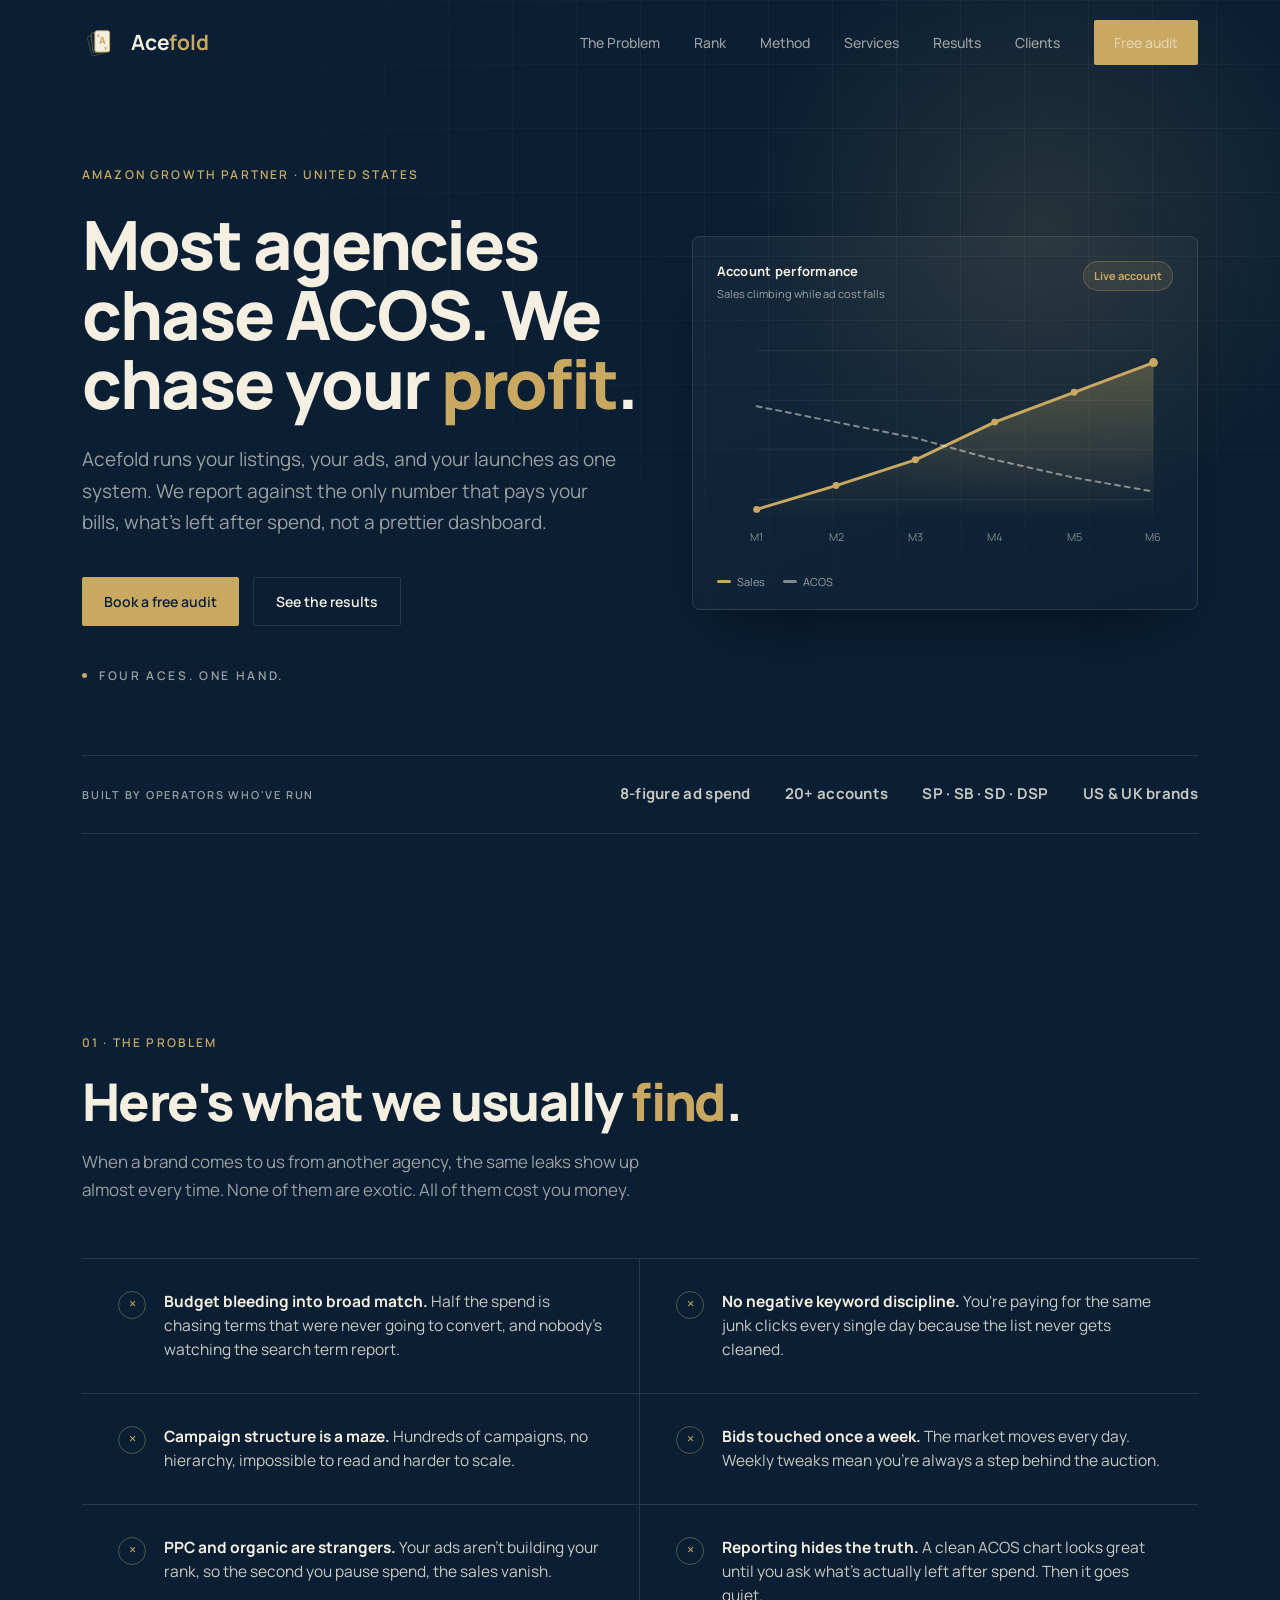
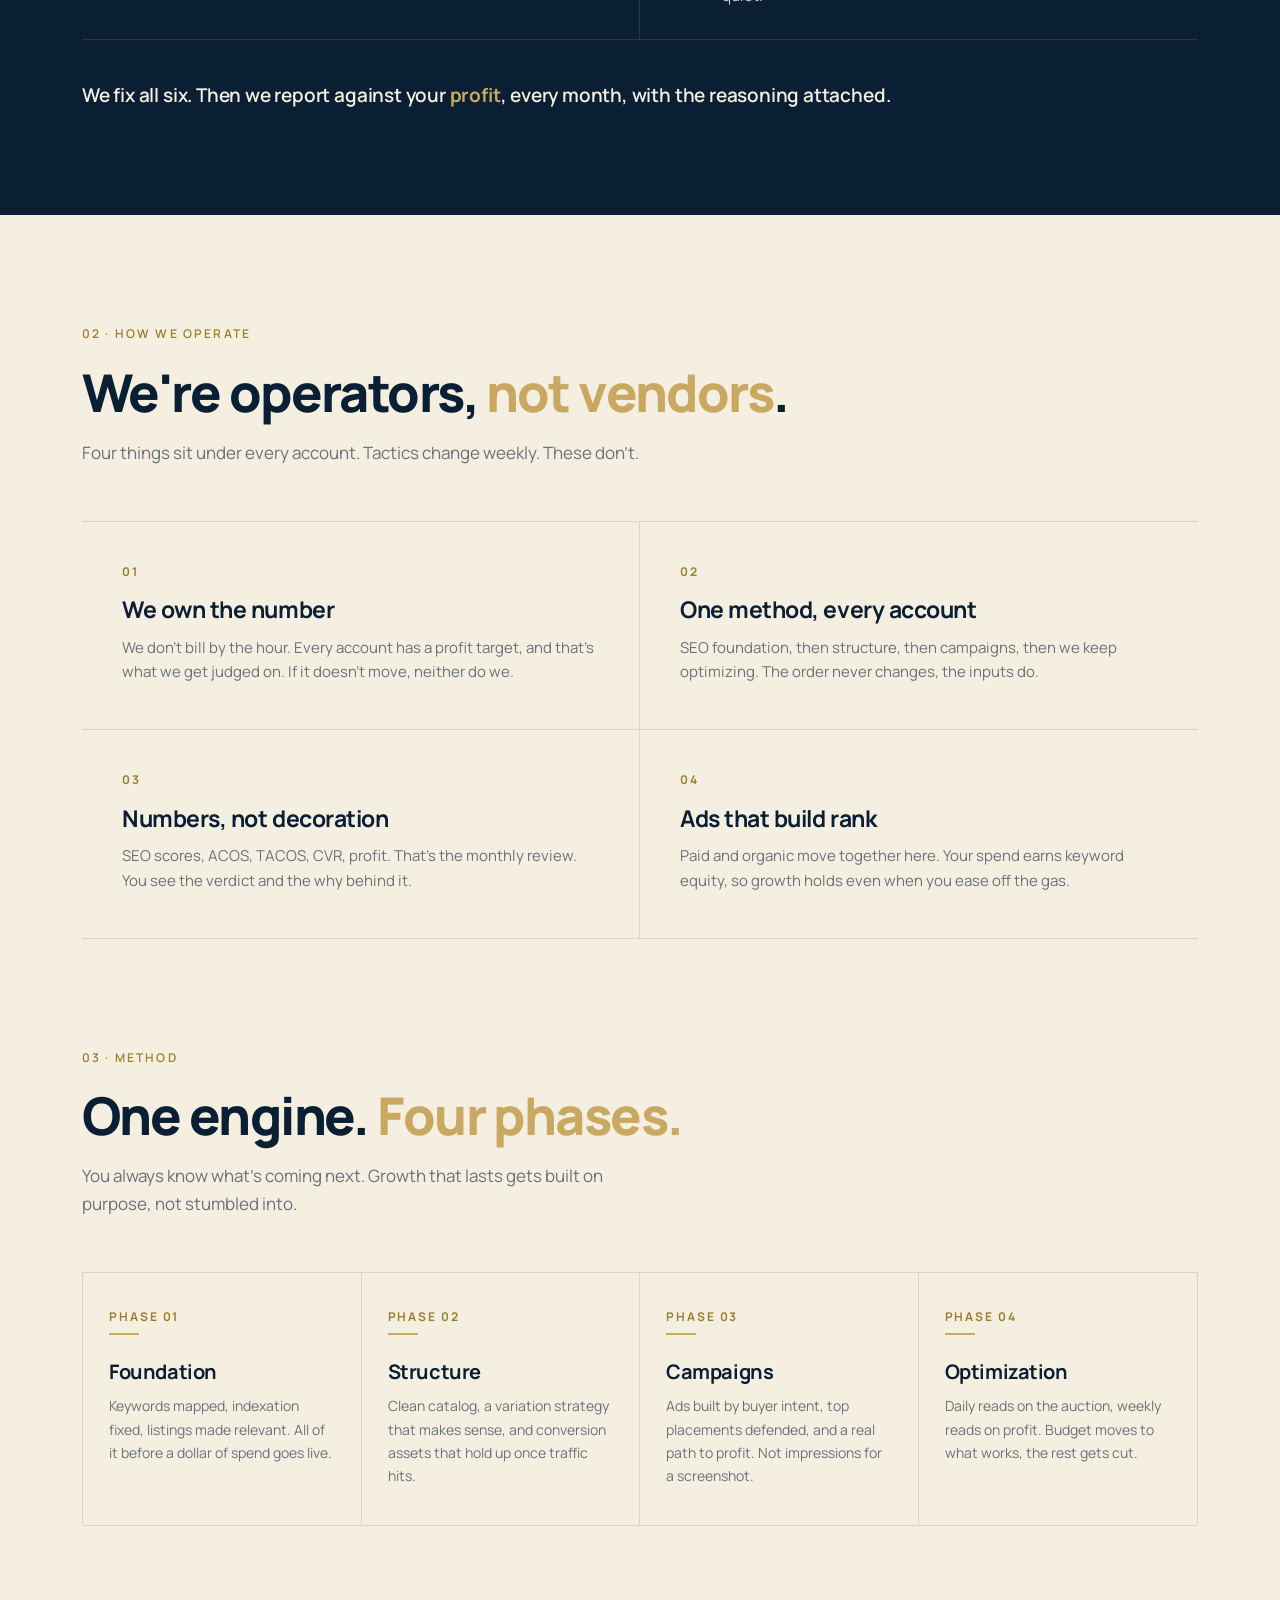
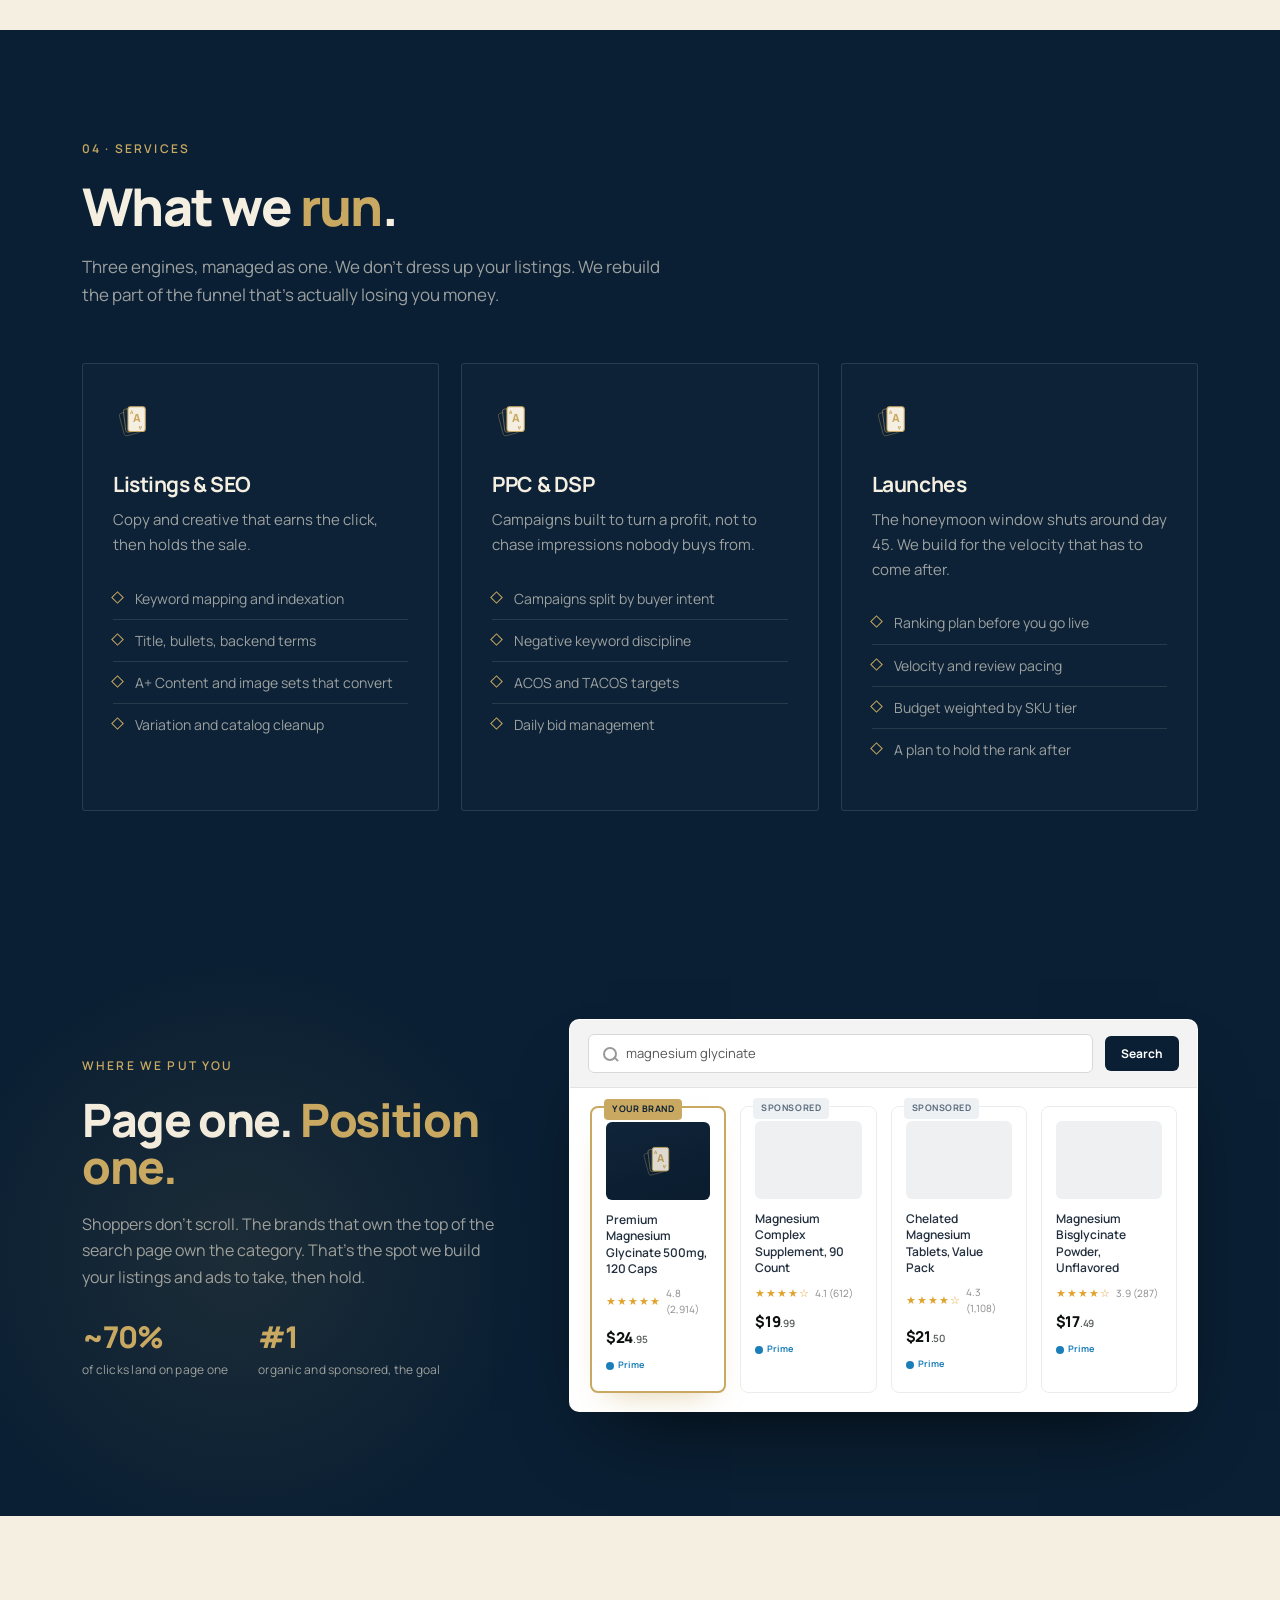
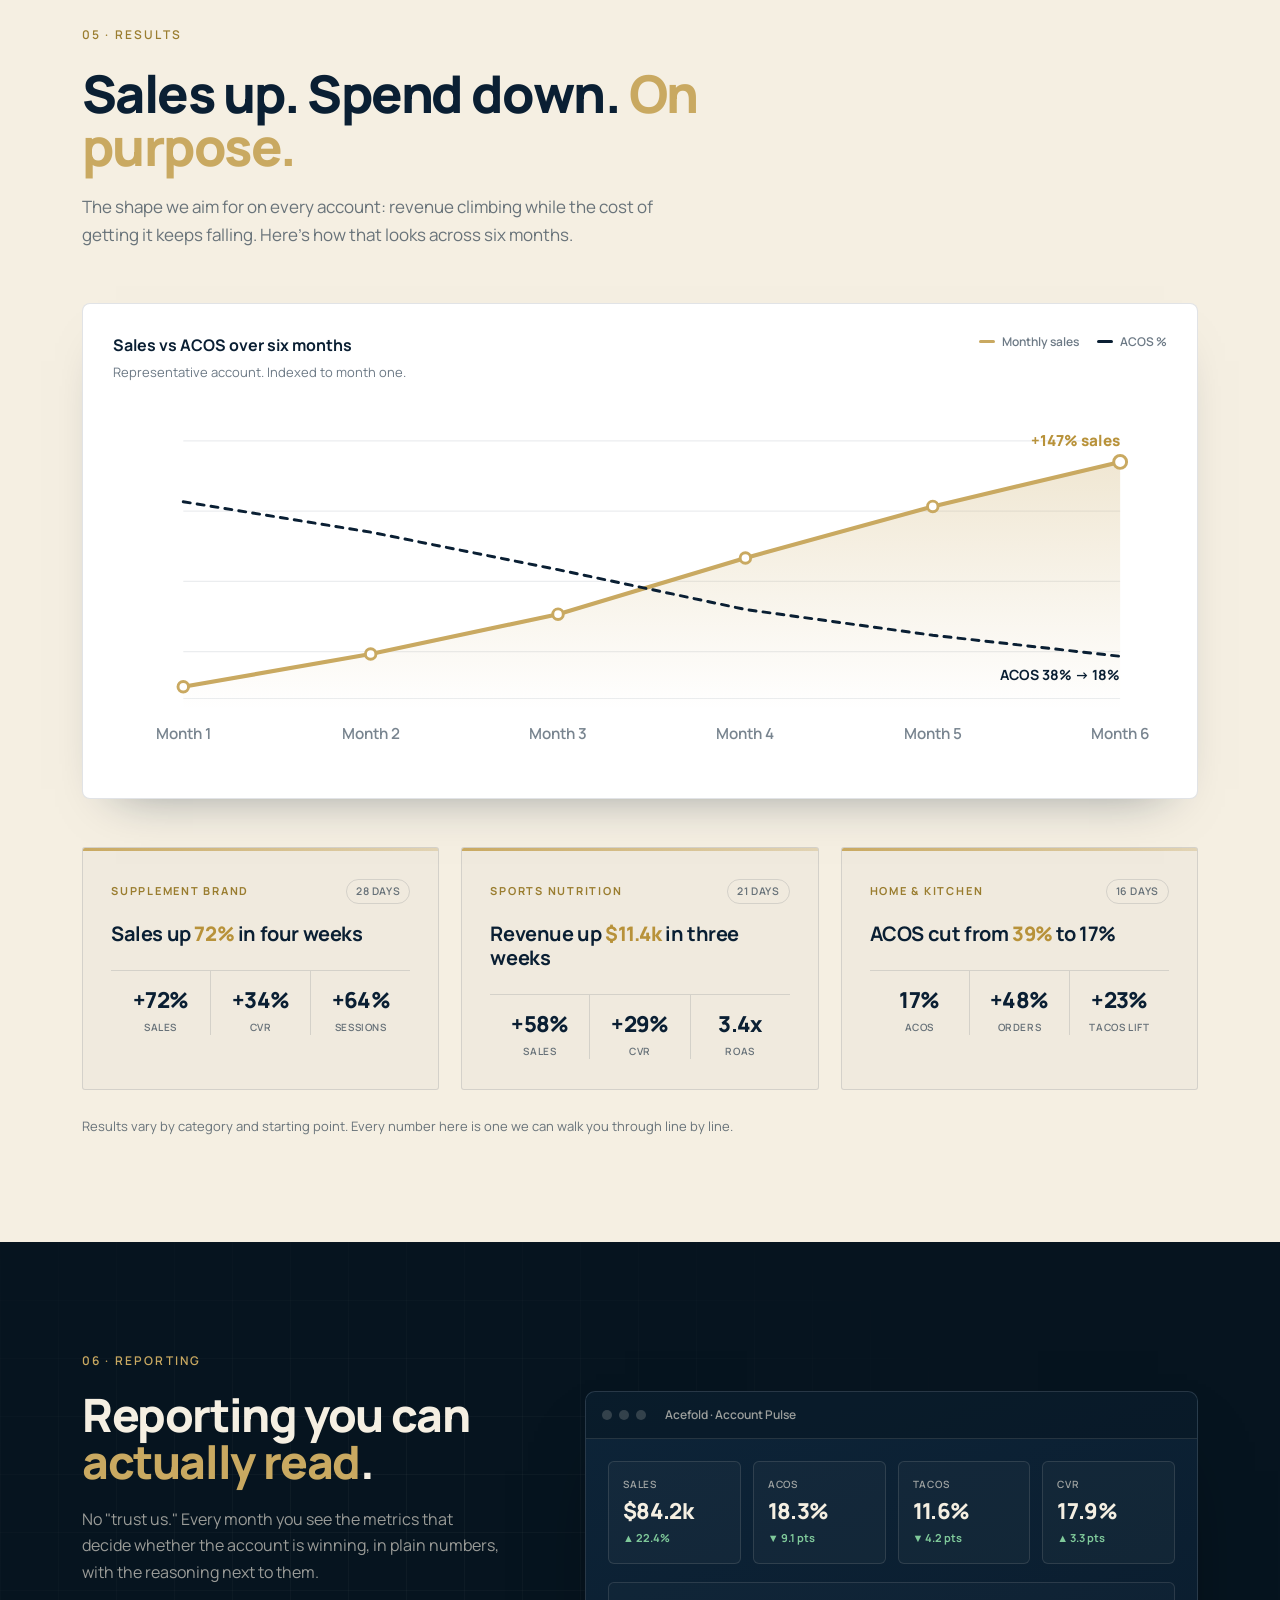
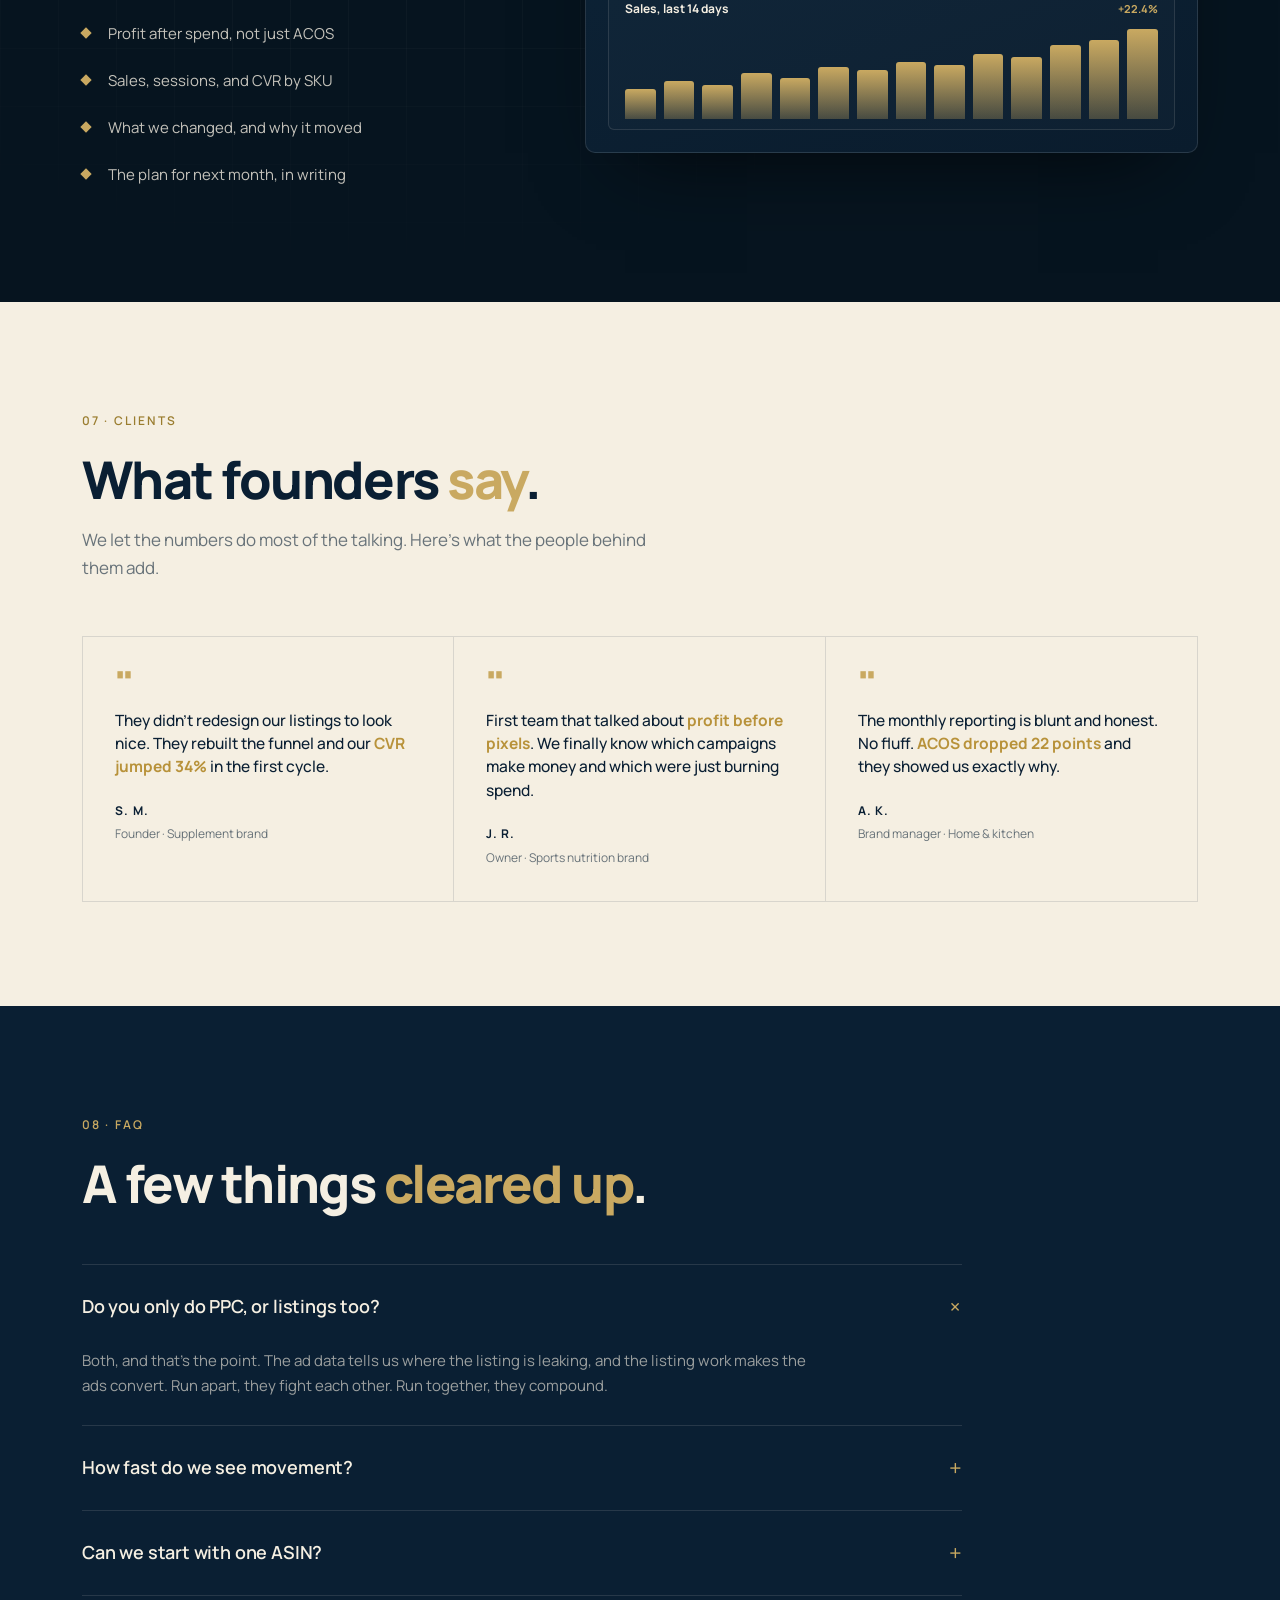
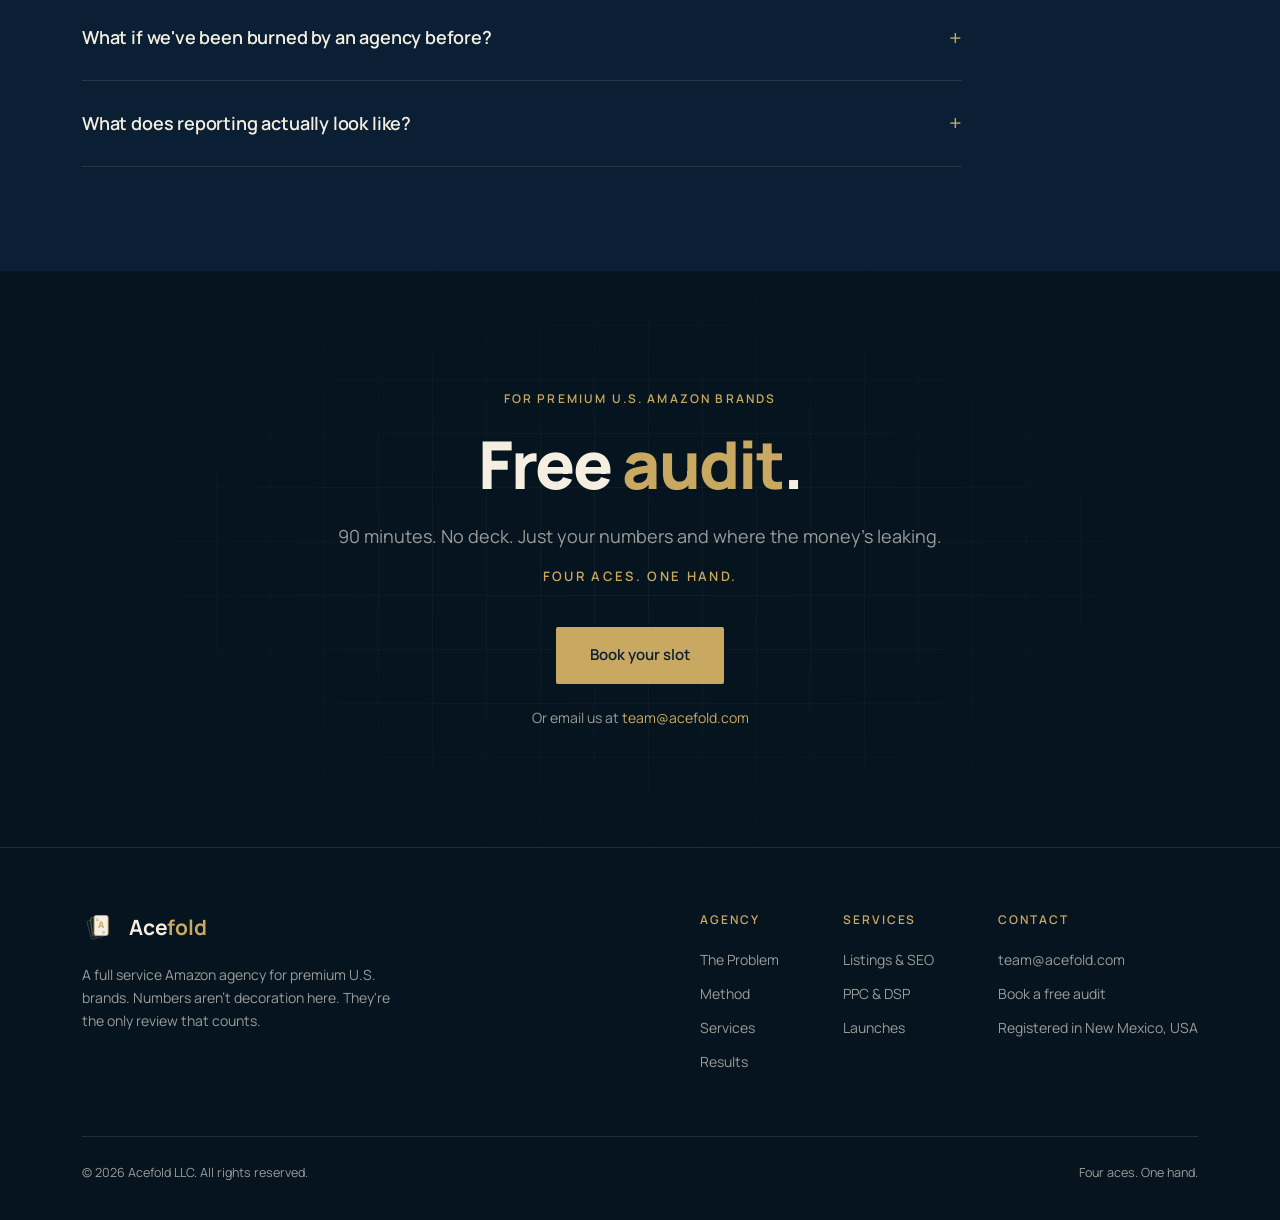
==== commit 67452c10: "Update index.html" ====
--- a/index.html
+++ b/index.html
@@ -7,7 +7,9 @@
 <meta name="description" content="Acefold is a full service Amazon agency. We run your listings, PPC, and launches as one system and report against your profit, not vanity metrics. Four aces. One hand." />
 <link rel="preconnect" href="https://fonts.googleapis.com" />
 <link rel="preconnect" href="https://fonts.gstatic.com" crossorigin />
-<link href="https://fonts.googleapis.com/css2?family=Manrope:wght@300;400;500;600;700;800&display=swap" rel="stylesheet" />
+<link rel="preload" as="style" href="https://fonts.googleapis.com/css2?family=Manrope:wght@400;500;600;700;800&display=swap" />
+<link href="https://fonts.googleapis.com/css2?family=Manrope:wght@400;500;600;700;800&display=swap" rel="stylesheet" media="print" onload="this.media='all'" />
+<noscript><link href="https://fonts.googleapis.com/css2?family=Manrope:wght@400;500;600;700;800&display=swap" rel="stylesheet" /></noscript>
 <style>
   :root{
     --navy:#0A1F33;
@@ -35,8 +37,8 @@
   .gold{color:var(--gold)}
 
   /* NAV */
-  .nav-bg{position:fixed;top:0;left:0;right:0;height:74px;z-index:99;background:rgba(6,20,31,0);backdrop-filter:blur(0);border-bottom:1px solid transparent;transition:all .35s ease}
-  .nav-bg.scrolled{background:rgba(6,20,31,0.85);backdrop-filter:blur(14px);border-bottom:1px solid var(--line-navy)}
+  .nav-bg{position:fixed;top:0;left:0;right:0;height:74px;z-index:99;background:rgba(6,20,31,0);border-bottom:1px solid transparent;transition:background .35s ease,border-color .35s ease}
+  .nav-bg.scrolled{background:rgba(6,20,31,0.96);border-bottom:1px solid var(--line-navy)}
   nav{position:fixed;top:0;left:0;right:0;z-index:100;display:flex;align-items:center;justify-content:space-between;padding:20px 32px;max-width:1180px;margin:0 auto}
   .brand{display:flex;align-items:center;gap:13px;text-decoration:none}
   .brand-name{font-weight:700;font-size:21px;letter-spacing:-0.01em;color:var(--cream)}
@@ -63,7 +65,7 @@
   .hand .dot{width:5px;height:5px;border-radius:50%;background:var(--gold)}
 
   /* HERO CHART CARD */
-  .chartcard{background:linear-gradient(160deg,rgba(245,239,226,0.04),rgba(245,239,226,0.01));border:1px solid var(--line-navy);border-radius:8px;padding:24px 24px 18px;backdrop-filter:blur(4px);box-shadow:0 30px 60px -30px rgba(0,0,0,0.6)}
+  .chartcard{background:linear-gradient(160deg,rgba(245,239,226,0.04),rgba(245,239,226,0.01));border:1px solid var(--line-navy);border-radius:8px;padding:24px 24px 18px;box-shadow:0 30px 60px -30px rgba(0,0,0,0.6)}
   .chartcard-top{display:flex;justify-content:space-between;align-items:flex-start;margin-bottom:8px}
   .chartcard-top .t{font-size:13px;font-weight:700;letter-spacing:0.02em;color:var(--cream)}
   .chartcard-top .s{font-size:11px;color:var(--muted-cream);margin-top:3px}
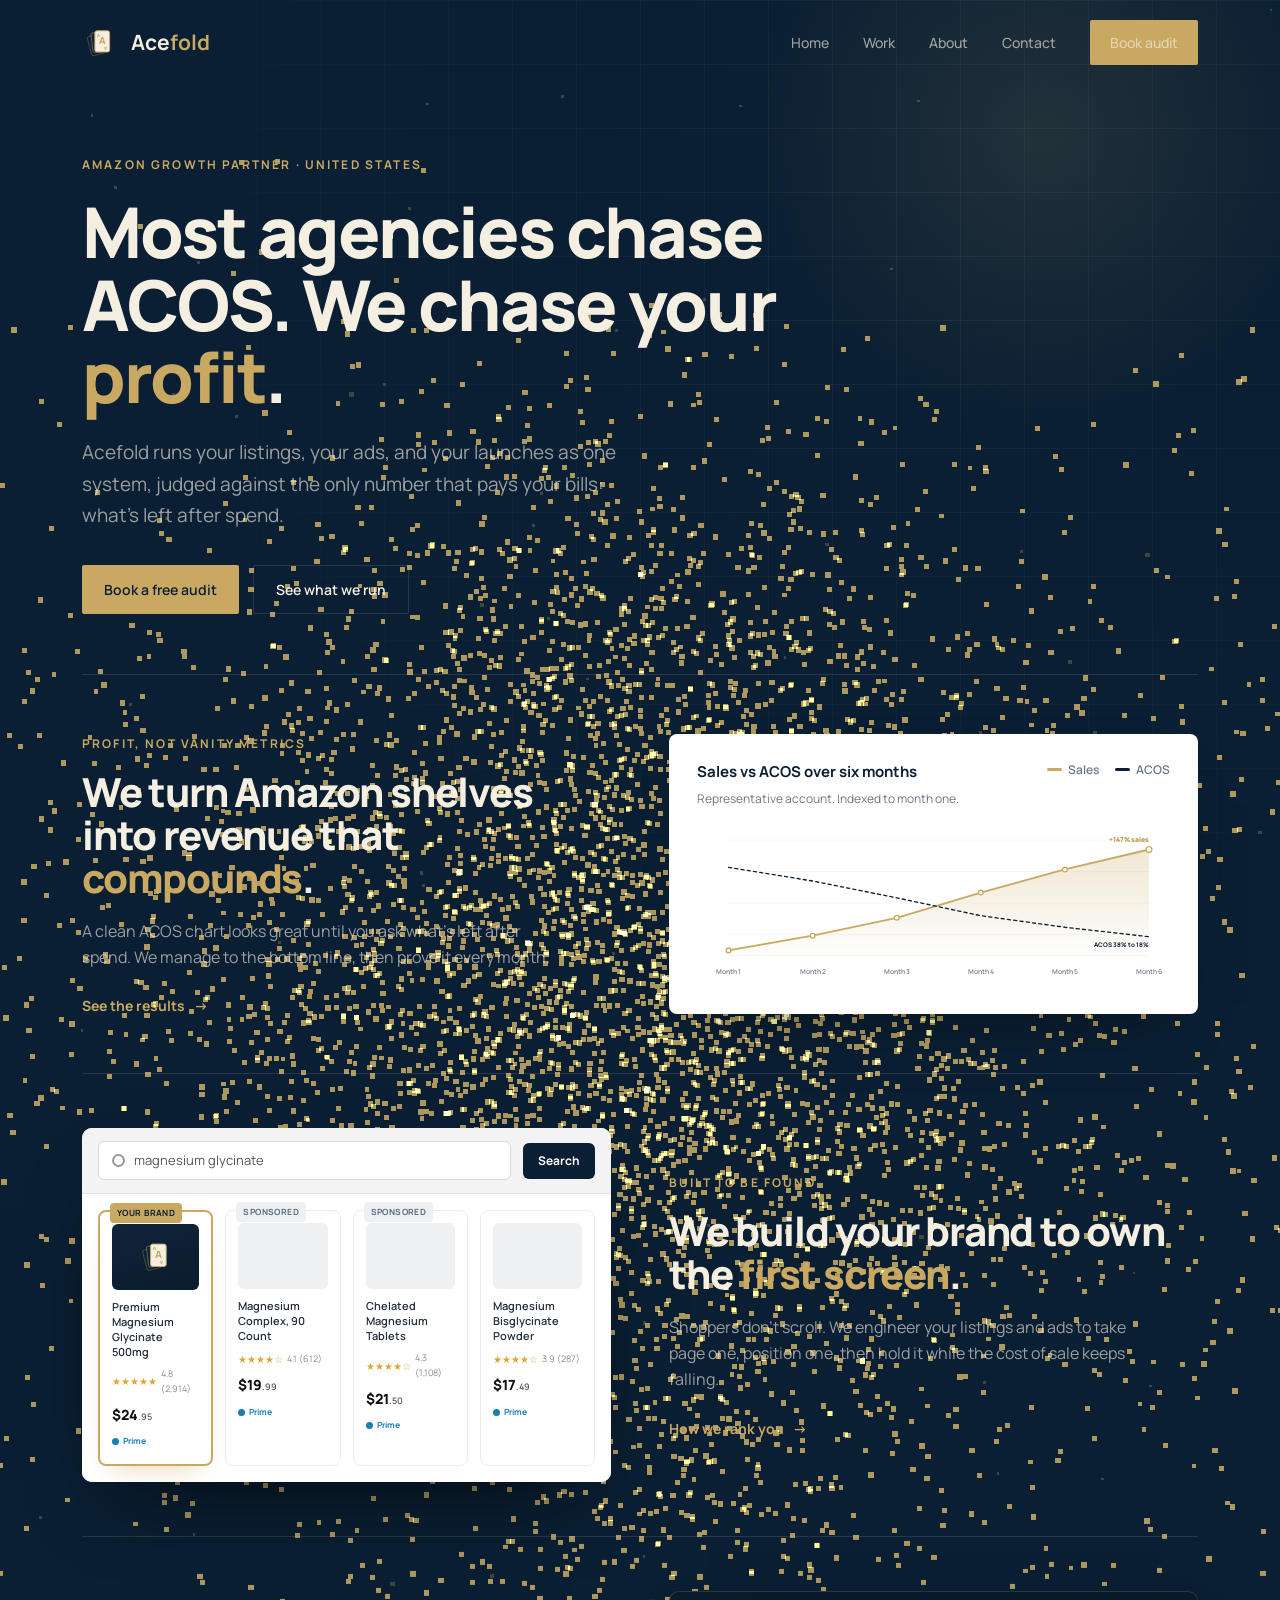
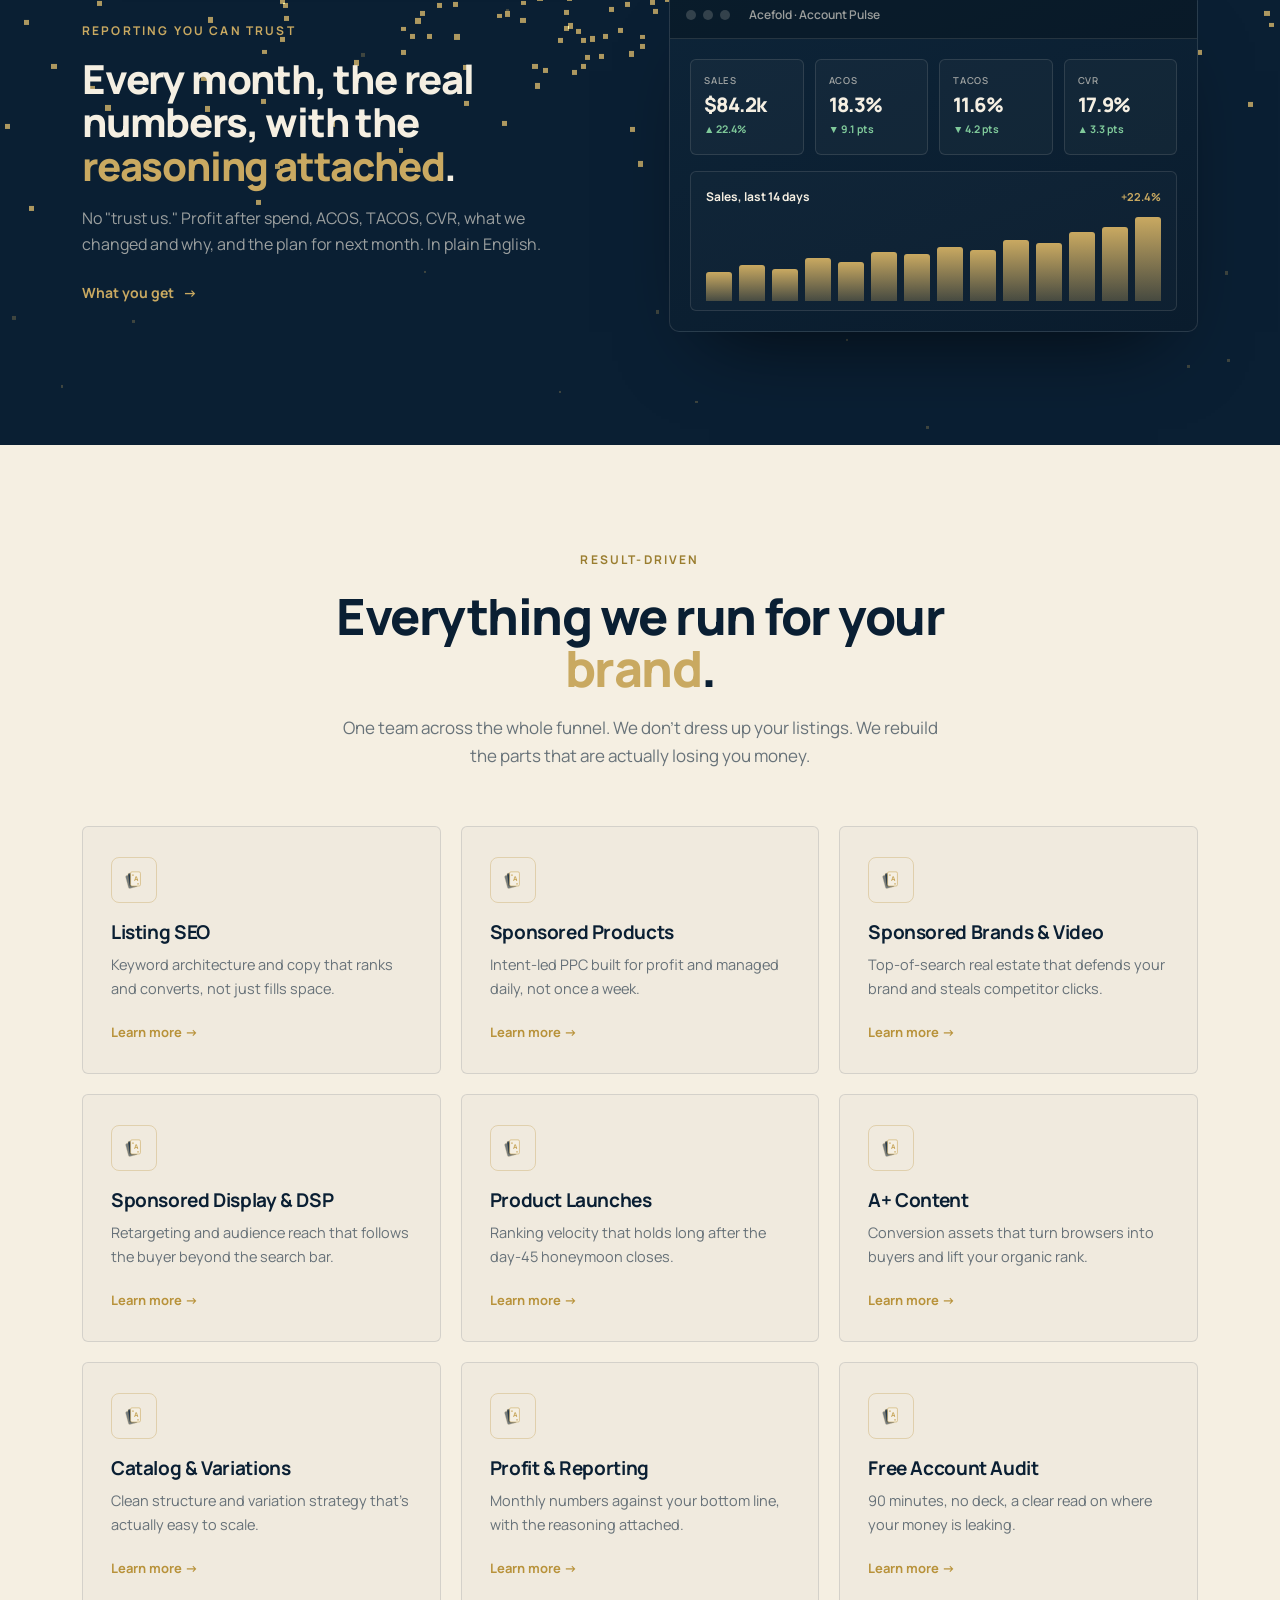
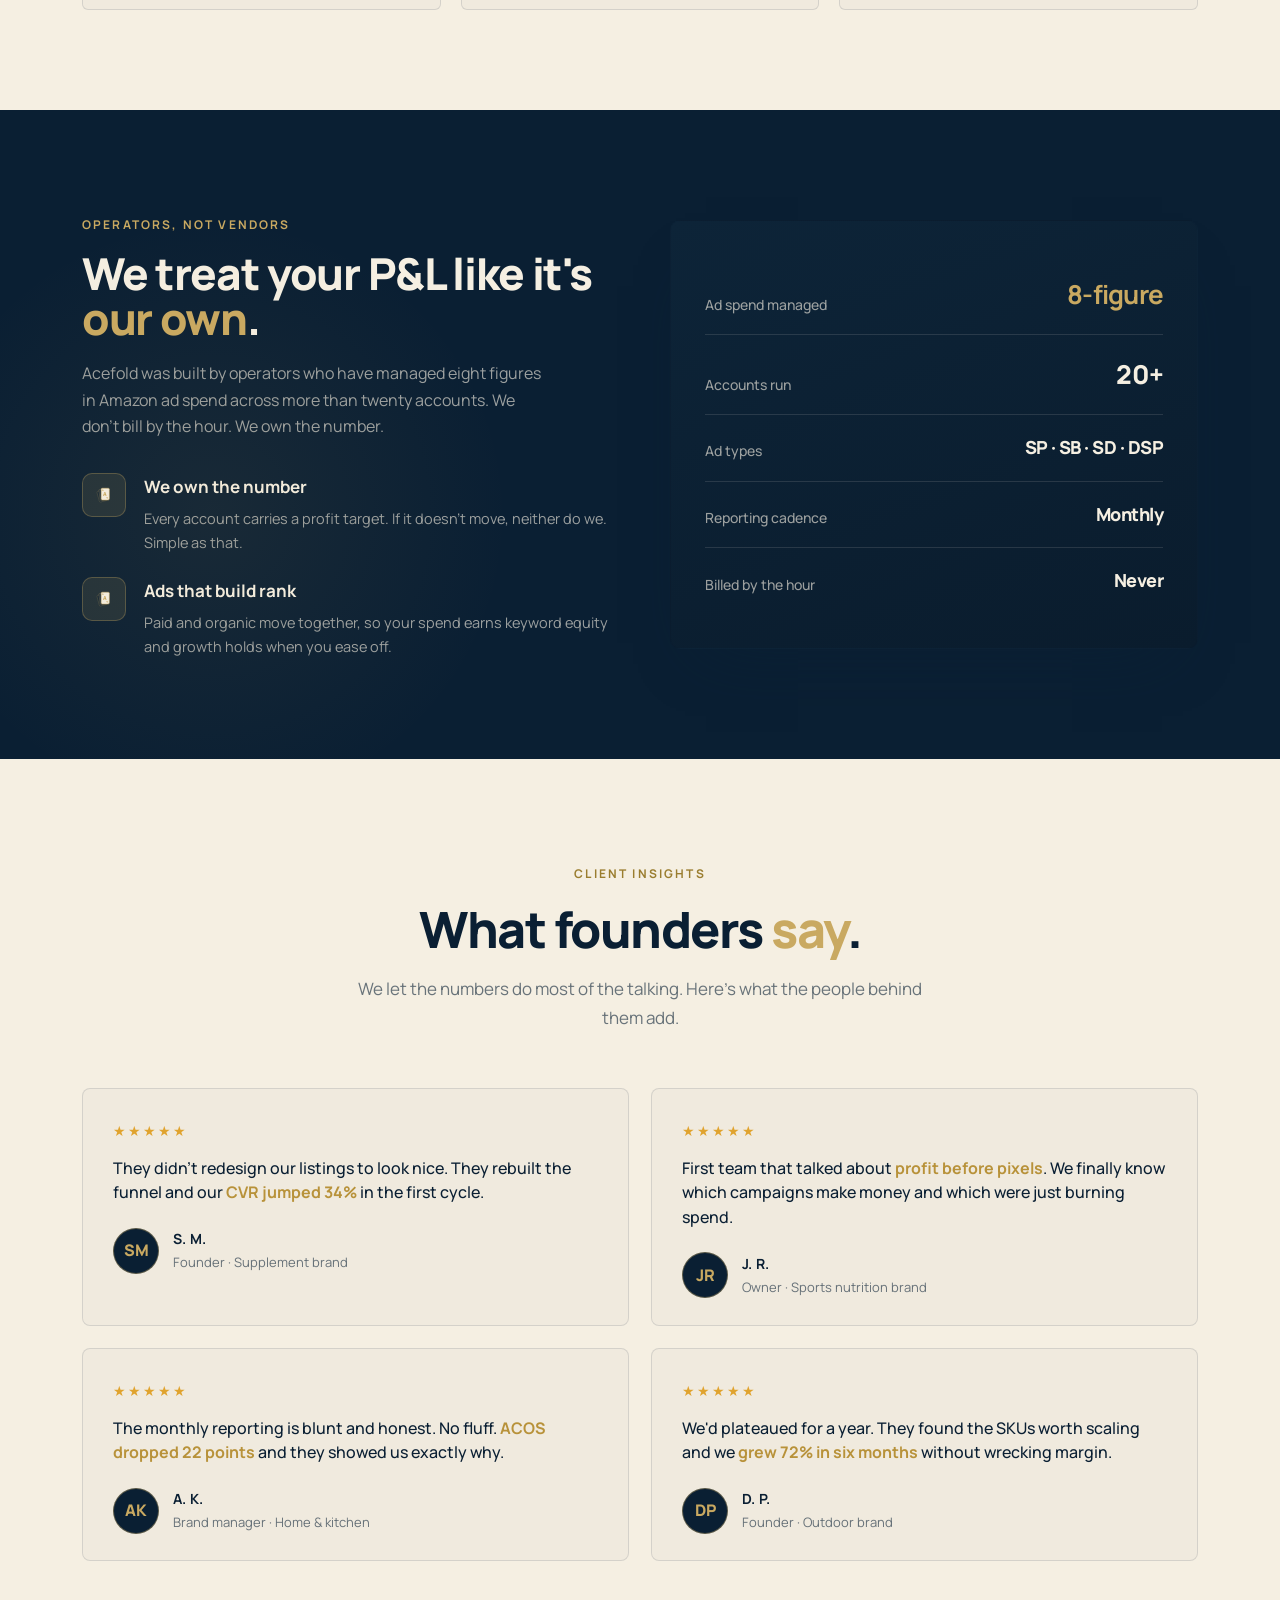
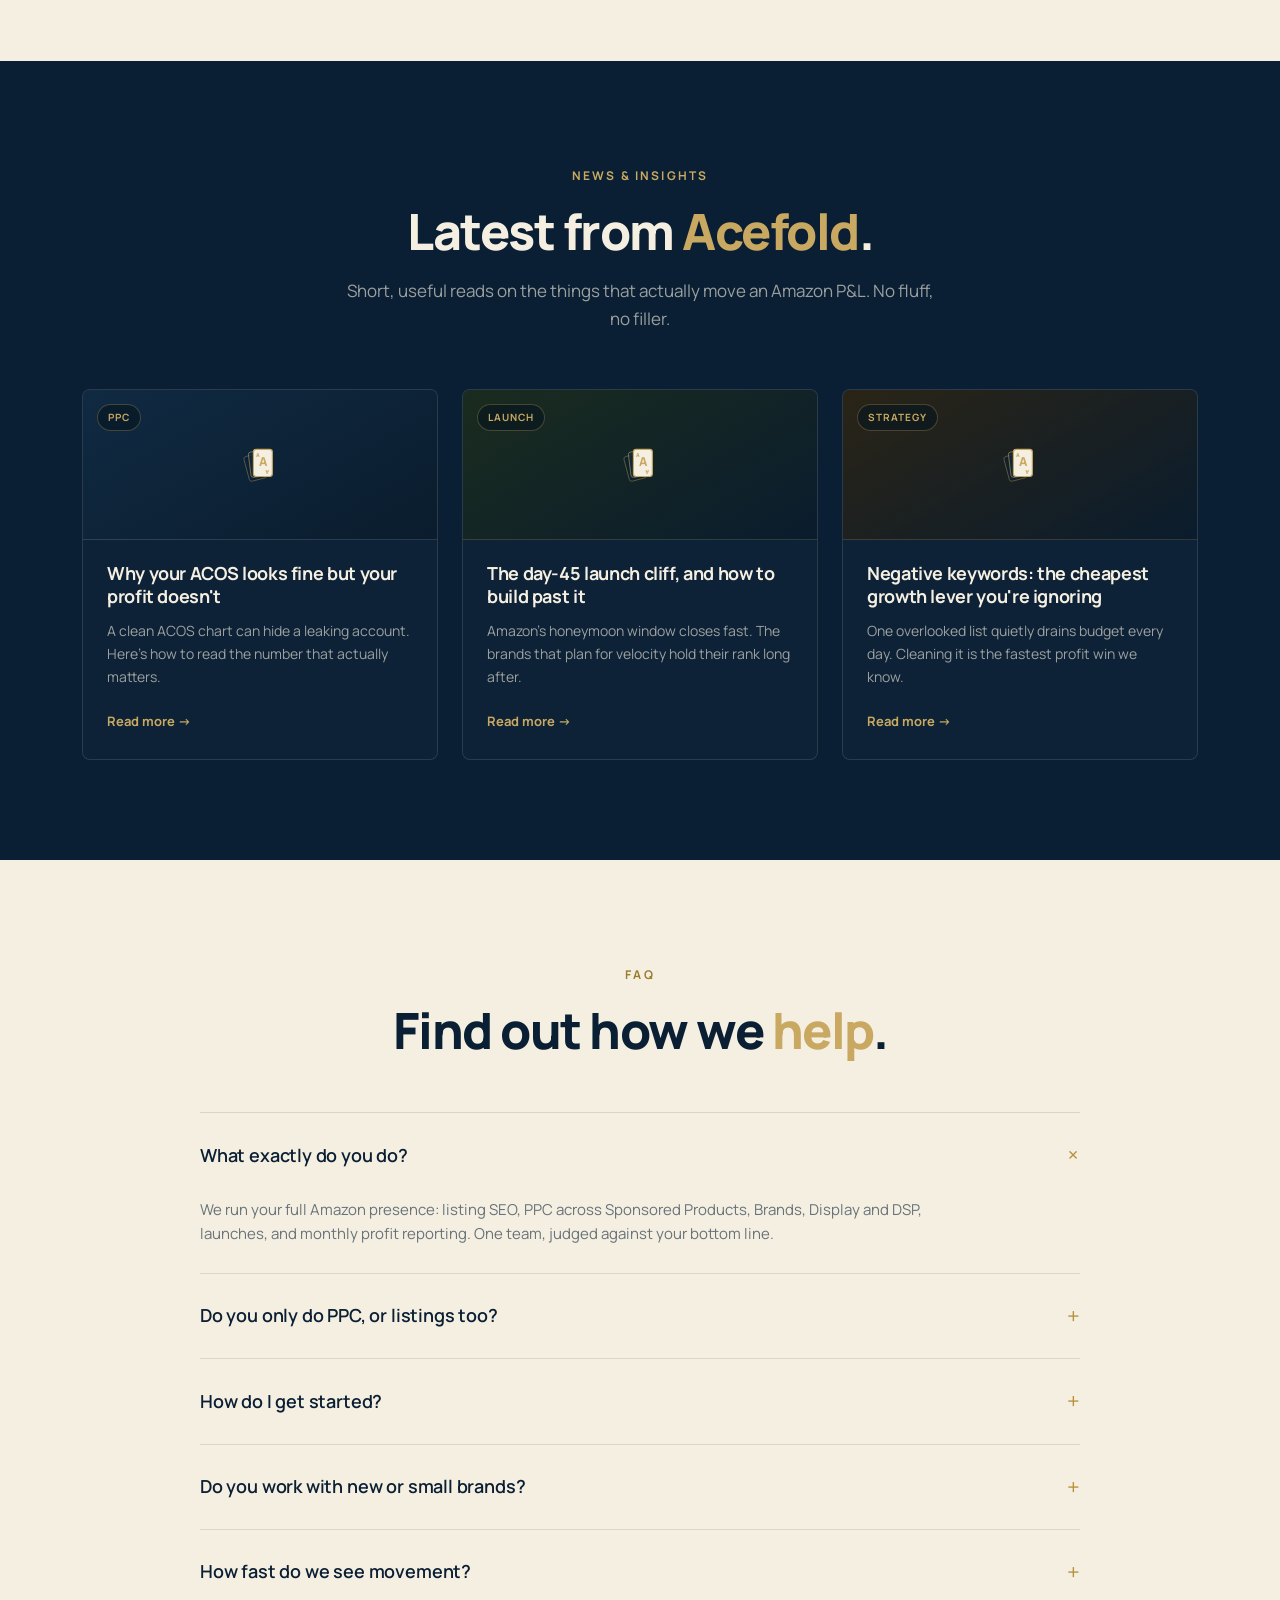
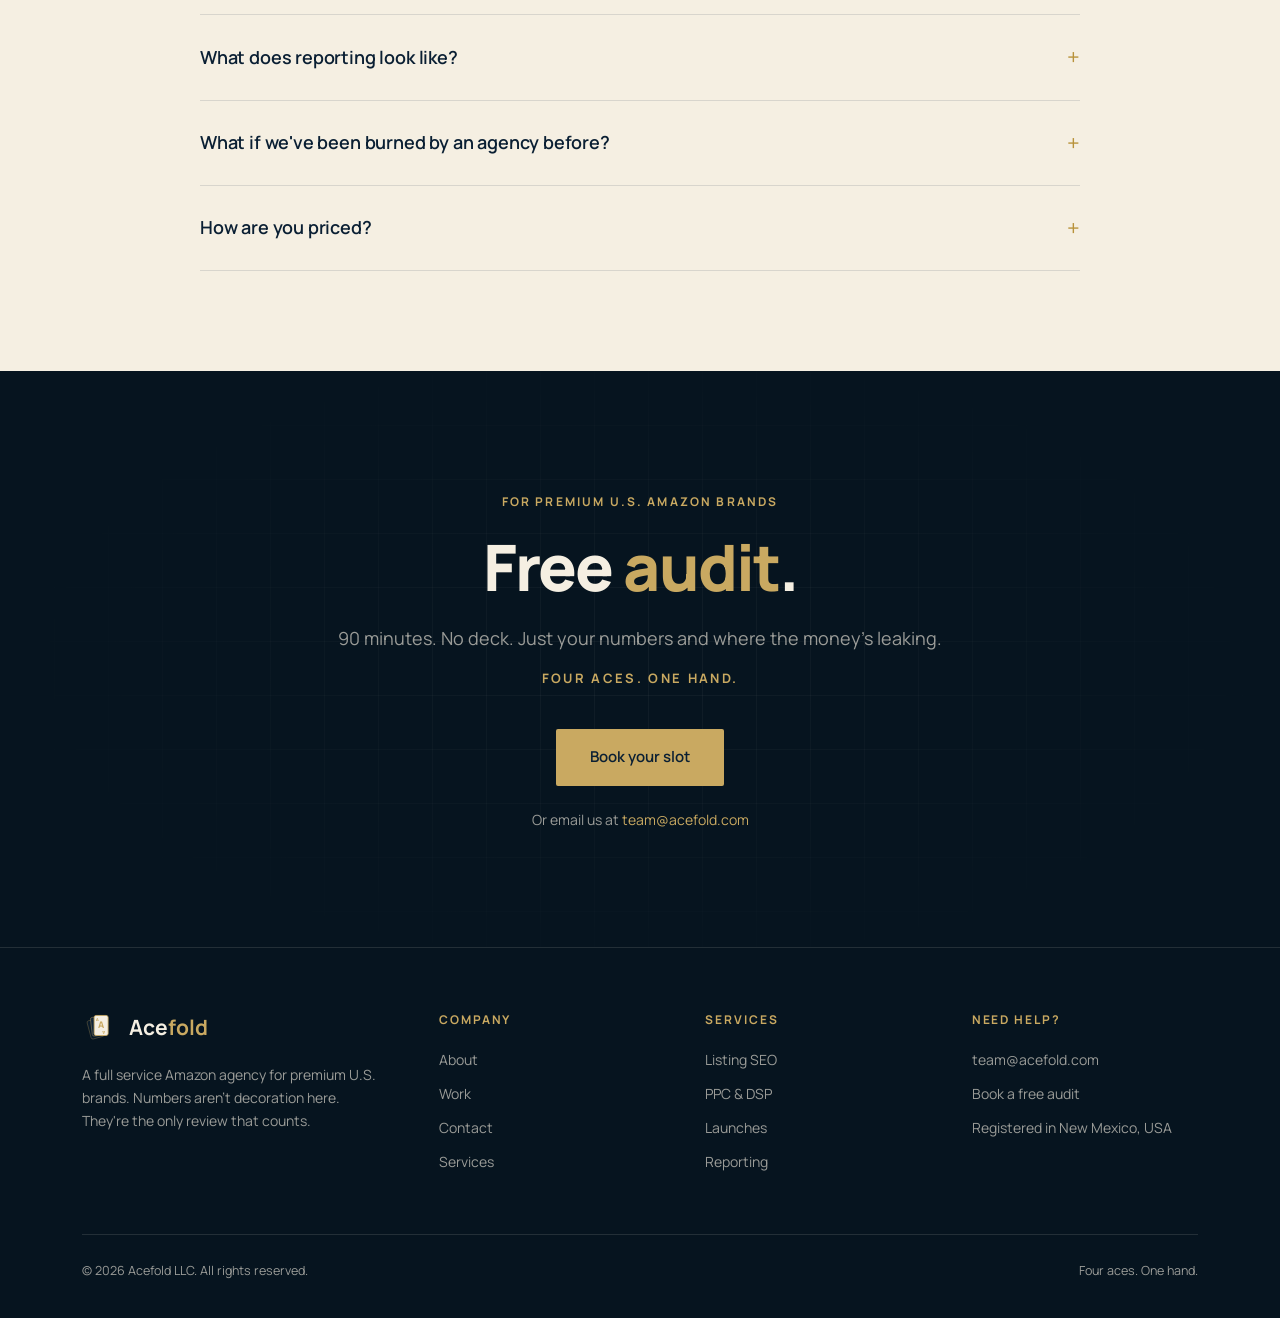
==== commit dfd9e8f3: "Add files via upload" ====
--- a/index.html
+++ b/index.html
@@ -4,290 +4,13 @@
 <meta charset="UTF-8" />
 <meta name="viewport" content="width=device-width, initial-scale=1.0" />
 <title>Acefold · Amazon Growth Partner for Premium U.S. Brands</title>
-<meta name="description" content="Acefold is a full service Amazon agency. We run your listings, PPC, and launches as one system and report against your profit, not vanity metrics. Four aces. One hand." />
+<meta name="description" content="Acefold is a full service Amazon agency. We run your listings, PPC, and launches as one system and report against profit, not vanity metrics. Four aces. One hand." />
 <link rel="preconnect" href="https://fonts.googleapis.com" />
 <link rel="preconnect" href="https://fonts.gstatic.com" crossorigin />
 <link rel="preload" as="style" href="https://fonts.googleapis.com/css2?family=Manrope:wght@400;500;600;700;800&display=swap" />
 <link href="https://fonts.googleapis.com/css2?family=Manrope:wght@400;500;600;700;800&display=swap" rel="stylesheet" media="print" onload="this.media='all'" />
 <noscript><link href="https://fonts.googleapis.com/css2?family=Manrope:wght@400;500;600;700;800&display=swap" rel="stylesheet" /></noscript>
-<style>
-  :root{
-    --navy:#0A1F33;
-    --deep:#06141F;
-    --gold:#C9A961;
-    --gold-soft:#d8bd82;
-    --cream:#F5EFE2;
-    --paper:#FFFFFF;
-    --line-navy:rgba(245,239,226,0.12);
-    --line-cream:rgba(10,31,51,0.12);
-    --muted-cream:rgba(245,239,226,0.62);
-    --muted-navy:rgba(10,31,51,0.60);
-  }
-  *{margin:0;padding:0;box-sizing:border-box}
-  html{scroll-behavior:smooth}
-  body{
-    font-family:'Manrope',sans-serif;background:var(--navy);color:var(--cream);
-    -webkit-font-smoothing:antialiased;line-height:1.65;overflow-x:hidden;
-  }
-  ::selection{background:var(--gold);color:var(--navy)}
-  .wrap{max-width:1180px;margin:0 auto;padding:0 32px}
-
-  .eyebrow{font-size:12px;font-weight:600;text-transform:uppercase;letter-spacing:0.18em;color:var(--gold);display:inline-flex;align-items:center}
-  h1,h2,h3{font-weight:800;letter-spacing:-0.03em;line-height:1.02}
-  .gold{color:var(--gold)}
-
-  /* NAV */
-  .nav-bg{position:fixed;top:0;left:0;right:0;height:74px;z-index:99;background:rgba(6,20,31,0);border-bottom:1px solid transparent;transition:background .35s ease,border-color .35s ease}
-  .nav-bg.scrolled{background:rgba(6,20,31,0.96);border-bottom:1px solid var(--line-navy)}
-  nav{position:fixed;top:0;left:0;right:0;z-index:100;display:flex;align-items:center;justify-content:space-between;padding:20px 32px;max-width:1180px;margin:0 auto}
-  .brand{display:flex;align-items:center;gap:13px;text-decoration:none}
-  .brand-name{font-weight:700;font-size:21px;letter-spacing:-0.01em;color:var(--cream)}
-  .brand-name b{color:var(--gold);font-weight:700}
-  .nav-links{display:flex;align-items:center;gap:34px}
-  .nav-links a{color:var(--muted-cream);text-decoration:none;font-size:14px;font-weight:500;transition:color .2s}
-  .nav-links a:hover{color:var(--cream)}
-  .btn{display:inline-flex;align-items:center;gap:9px;font-weight:600;font-size:14px;padding:12px 22px;border-radius:2px;text-decoration:none;transition:all .25s ease;cursor:pointer;border:none}
-  .btn-gold{background:var(--gold);color:var(--navy)}
-  .btn-gold:hover{background:var(--gold-soft);transform:translateY(-1px)}
-  .btn-ghost{background:transparent;color:var(--cream);border:1px solid var(--line-navy)}
-  .btn-ghost:hover{border-color:var(--gold);color:var(--gold)}
-  .nav-toggle{display:none}
-
-  /* HERO */
-  .hero{position:relative;padding:160px 0 90px;overflow:hidden}
-  .hero-grid{position:absolute;inset:0;z-index:0;opacity:.5;background-image:linear-gradient(var(--line-navy) 1px,transparent 1px),linear-gradient(90deg,var(--line-navy) 1px,transparent 1px);background-size:64px 64px;mask-image:radial-gradient(ellipse 90% 70% at 75% 20%,#000 0%,transparent 75%)}
-  .hero-glow{position:absolute;top:-12%;right:-8%;width:680px;height:680px;z-index:0;background:radial-gradient(circle,rgba(201,169,97,0.14) 0%,transparent 62%)}
-  .hero-row{position:relative;z-index:2;display:grid;grid-template-columns:1.05fr 0.95fr;gap:50px;align-items:center}
-  .hero h1{font-size:clamp(40px,5.4vw,68px);margin:24px 0 0}
-  .hero .lede{font-size:clamp(16px,1.7vw,19px);color:var(--muted-cream);font-weight:400;max-width:540px;margin-top:26px}
-  .hero-cta{display:flex;gap:14px;margin-top:38px;flex-wrap:wrap}
-  .hand{margin-top:40px;display:inline-flex;align-items:center;gap:12px;font-size:12px;font-weight:600;text-transform:uppercase;letter-spacing:0.22em;color:var(--muted-cream)}
-  .hand .dot{width:5px;height:5px;border-radius:50%;background:var(--gold)}
-
-  /* HERO CHART CARD */
-  .chartcard{background:linear-gradient(160deg,rgba(245,239,226,0.04),rgba(245,239,226,0.01));border:1px solid var(--line-navy);border-radius:8px;padding:24px 24px 18px;box-shadow:0 30px 60px -30px rgba(0,0,0,0.6)}
-  .chartcard-top{display:flex;justify-content:space-between;align-items:flex-start;margin-bottom:8px}
-  .chartcard-top .t{font-size:13px;font-weight:700;letter-spacing:0.02em;color:var(--cream)}
-  .chartcard-top .s{font-size:11px;color:var(--muted-cream);margin-top:3px}
-  .chartcard-badge{font-size:11px;font-weight:700;color:var(--gold);background:rgba(201,169,97,0.12);border:1px solid rgba(201,169,97,0.3);padding:5px 10px;border-radius:20px}
-  .legend{display:flex;gap:18px;margin-top:6px}
-  .legend span{font-size:11px;color:var(--muted-cream);display:inline-flex;align-items:center;gap:6px}
-  .legend i{width:14px;height:3px;border-radius:2px;display:inline-block}
-
-  /* TRUST BAR */
-  .trust{border-top:1px solid var(--line-navy);border-bottom:1px solid var(--line-navy);margin-top:70px;position:relative;z-index:2;padding:26px 0}
-  .trust-inner{display:flex;align-items:center;gap:40px;flex-wrap:wrap;justify-content:space-between}
-  .trust-label{font-size:11px;font-weight:600;letter-spacing:0.16em;text-transform:uppercase;color:var(--muted-cream)}
-  .trust-items{display:flex;gap:34px;flex-wrap:wrap}
-  .trust-items span{font-size:15px;font-weight:700;letter-spacing:0.02em;color:rgba(245,239,226,0.8)}
-
-  /* SECTIONS */
-  .sec{padding:104px 0;position:relative}
-  .sec-cream{background:var(--cream);color:var(--navy)}
-  .sec-cream .eyebrow{color:#9a7d2f}
-  .sec-head{max-width:740px;margin-bottom:54px}
-  .sec-head h2{font-size:clamp(32px,4.4vw,52px);margin-top:20px}
-  .sec-head p{font-size:17px;margin-top:20px;color:var(--muted-cream);font-weight:400;max-width:580px}
-  .sec-cream .sec-head p{color:var(--muted-navy)}
-
-  /* PROBLEM */
-  .prob{display:grid;grid-template-columns:repeat(2,1fr);gap:0;border-top:1px solid var(--line-navy)}
-  .prob-item{padding:30px 36px 32px;border-bottom:1px solid var(--line-navy);border-right:1px solid var(--line-navy);display:flex;gap:18px;align-items:flex-start}
-  .prob-item:nth-child(2n){border-right:none}
-  .prob-x{flex-shrink:0;width:28px;height:28px;border-radius:50%;border:1px solid rgba(201,169,97,0.4);color:var(--gold);display:flex;align-items:center;justify-content:center;font-size:15px;margin-top:2px}
-  .prob-item p{font-size:15.5px;color:rgba(245,239,226,0.82);font-weight:400;line-height:1.55}
-  .prob-item p b{color:var(--cream);font-weight:700}
-  .prob-foot{margin-top:40px;font-size:19px;font-weight:600;color:var(--cream);letter-spacing:-0.01em}
-  .prob-foot .gold{font-weight:700}
-
-  /* PRINCIPLES */
-  .principles{display:grid;grid-template-columns:repeat(2,1fr);border-top:1px solid var(--line-navy)}
-  .principle{padding:40px 40px 44px;border-bottom:1px solid var(--line-navy);border-right:1px solid var(--line-navy);transition:background .3s}
-  .principle:nth-child(2n){border-right:none}
-  .principle:hover{background:rgba(245,239,226,0.02)}
-  .principle .idx{font-size:12px;font-weight:700;letter-spacing:0.15em;color:var(--gold)}
-  .principle h3{font-size:23px;font-weight:700;letter-spacing:-0.02em;margin:16px 0 13px;line-height:1.1}
-  .principle p{font-size:15px;color:var(--muted-cream);font-weight:400}
-
-  /* METHOD */
-  .method{display:grid;grid-template-columns:repeat(4,1fr);border:1px solid var(--line-cream)}
-  .phase{padding:34px 26px 38px;border-right:1px solid var(--line-cream)}
-  .phase:last-child{border-right:none}
-  .phase .ph{font-size:12px;font-weight:700;letter-spacing:0.16em;color:#9a7d2f;text-transform:uppercase}
-  .phase .bar{height:2px;width:30px;background:var(--gold);margin-top:6px}
-  .phase h3{font-size:20px;font-weight:700;letter-spacing:-0.02em;margin:26px 0 11px;color:var(--navy);line-height:1.12}
-  .phase p{font-size:14px;color:var(--muted-navy);font-weight:400}
-
-  /* SERVICES */
-  .services{display:grid;grid-template-columns:repeat(3,1fr);gap:22px}
-  .svc{border:1px solid var(--line-navy);padding:36px 30px 40px;border-radius:3px;background:rgba(245,239,226,0.015);transition:all .3s ease}
-  .svc:hover{border-color:rgba(201,169,97,0.4);transform:translateY(-3px)}
-  .svc .card-ico{margin-bottom:24px}
-  .svc h3{font-size:21px;font-weight:700;letter-spacing:-0.02em;margin-bottom:13px}
-  .svc p{font-size:15px;color:var(--muted-cream);font-weight:400;margin-bottom:20px}
-  .svc ul{list-style:none}
-  .svc li{font-size:14px;color:var(--muted-cream);padding:9px 0 9px 22px;position:relative;border-top:1px solid var(--line-navy)}
-  .svc li:first-child{border-top:none}
-  .svc li::before{content:"";position:absolute;left:0;top:15px;width:7px;height:7px;border:1px solid var(--gold);transform:rotate(45deg)}
-
-  /* SERP MOCKUP */
-  .serp-sec{padding:104px 0;position:relative;overflow:hidden}
-  .serp-row{display:grid;grid-template-columns:0.82fr 1.18fr;gap:50px;align-items:center}
-  .serp-copy h2{font-size:clamp(30px,4vw,46px);margin:20px 0 0}
-  .serp-copy p{font-size:16px;color:var(--muted-cream);margin-top:20px;font-weight:400;max-width:420px}
-  .serp-stat{display:flex;gap:30px;margin-top:32px}
-  .serp-stat .ss .v{font-size:30px;font-weight:800;letter-spacing:-0.03em;color:var(--gold);line-height:1}
-  .serp-stat .ss .l{font-size:12px;color:var(--muted-cream);margin-top:8px;letter-spacing:0.02em}
-
-  .serp{background:var(--paper);border:1px solid var(--line-navy);border-radius:10px;overflow:hidden;box-shadow:0 40px 80px -40px rgba(0,0,0,0.75)}
-  .serp-bar{display:flex;align-items:center;gap:12px;padding:14px 18px;background:#f3f3f3;border-bottom:1px solid #e3e3e3}
-  .serp-search{flex:1;display:flex;align-items:center;gap:9px;background:#fff;border:1px solid #d8d8d8;border-radius:6px;padding:8px 14px;font-size:13px;color:#555}
-  .serp-search .mag{width:14px;height:14px;border:2px solid #999;border-radius:50%;position:relative;flex-shrink:0}
-  .serp-search .mag::after{content:"";position:absolute;width:6px;height:2px;background:#999;transform:rotate(45deg);right:-4px;bottom:-1px}
-  .serp-go{background:var(--navy);color:#fff;font-size:12px;font-weight:700;padding:8px 16px;border-radius:6px}
-  .serp-results{padding:18px 20px;display:grid;grid-template-columns:repeat(4,1fr);gap:14px;background:#fff}
-  .pcard{border:1px solid #ececec;border-radius:8px;padding:14px;position:relative;background:#fff}
-  .pcard.win{border:2px solid var(--gold);box-shadow:0 16px 30px -18px rgba(201,169,97,0.6)}
-  .pcard .tag{position:absolute;top:-9px;left:12px;font-size:9px;font-weight:700;letter-spacing:0.06em;text-transform:uppercase;padding:3px 8px;border-radius:4px}
-  .pcard .tag.spon{background:#eef1f4;color:#5b6b7c}
-  .pcard .tag.you{background:var(--gold);color:var(--navy)}
-  .pthumb{height:78px;border-radius:6px;margin-bottom:12px;display:flex;align-items:center;justify-content:center}
-  .pthumb svg{opacity:.9}
-  .pcard .pt{font-size:12px;color:#232f3e;font-weight:600;line-height:1.35;margin-bottom:8px;min-height:32px}
-  .pstars{display:flex;align-items:center;gap:5px;margin-bottom:8px}
-  .pstars .st{color:#e0a32e;font-size:11px;letter-spacing:1px}
-  .pstars .ct{font-size:10px;color:#888}
-  .pcard .pr{font-size:15px;font-weight:800;color:#0f1111;letter-spacing:-0.02em}
-  .pcard .pr small{font-size:10px;font-weight:600;color:#565959}
-  .prime{font-size:9px;font-weight:700;color:#1a7eb8;margin-top:6px;display:inline-flex;align-items:center;gap:4px}
-  .prime::before{content:"";width:8px;height:8px;background:#1a7eb8;border-radius:50%}
-
-  /* RESULTS */
-  .resultchart{margin-top:10px;background:var(--paper);border:1px solid var(--line-cream);border-radius:8px;padding:28px 30px 22px;box-shadow:0 24px 50px -34px rgba(10,31,51,0.5)}
-  .rc-top{display:flex;justify-content:space-between;align-items:flex-start;flex-wrap:wrap;gap:14px;margin-bottom:10px}
-  .rc-top .t{font-size:16px;font-weight:700;color:var(--navy)}
-  .rc-top .s{font-size:13px;color:var(--muted-navy);margin-top:4px}
-  .rc-legend{display:flex;gap:18px}
-  .rc-legend span{font-size:12px;color:var(--muted-navy);display:inline-flex;align-items:center;gap:7px;font-weight:600}
-  .rc-legend i{width:16px;height:3px;border-radius:2px;display:inline-block}
-
-  .cases{display:grid;grid-template-columns:repeat(3,1fr);gap:22px;margin-top:48px}
-  .ccard{border:1px solid var(--line-cream);border-radius:3px;background:rgba(10,31,51,0.02);transition:all .3s ease;overflow:hidden}
-  .ccard:hover{border-color:rgba(184,146,58,0.5);transform:translateY(-3px)}
-  .ccard-bar{height:3px;background:linear-gradient(90deg,var(--gold),rgba(184,146,58,0.25))}
-  .ccard-body{padding:28px 28px 30px}
-  .ccard-top{display:flex;justify-content:space-between;align-items:center;margin-bottom:18px}
-  .ccard-cat{font-size:11px;font-weight:700;letter-spacing:0.16em;text-transform:uppercase;color:#9a7d2f}
-  .ccard-days{font-size:10.5px;font-weight:600;letter-spacing:0.06em;color:var(--muted-navy);text-transform:uppercase;border:1px solid var(--line-cream);padding:3px 9px;border-radius:20px}
-  .ccard h3{font-size:20px;font-weight:700;letter-spacing:-0.02em;line-height:1.2;margin-bottom:24px;color:var(--navy)}
-  .ccard h3 b{color:#b8923a;font-weight:800}
-  .ccard-metrics{display:flex;border-top:1px solid var(--line-cream)}
-  .ccard-m{flex:1;padding:18px 6px 0;border-right:1px solid var(--line-cream);text-align:center}
-  .ccard-m:last-child{border-right:none}
-  .ccard-m .mv{font-size:22px;font-weight:800;letter-spacing:-0.03em;color:var(--navy);line-height:1}
-  .ccard-m .ml{font-size:10px;color:var(--muted-navy);margin-top:8px;letter-spacing:0.06em;text-transform:uppercase;font-weight:600}
-  .case-note{font-size:13px;color:var(--muted-navy);margin-top:26px}
-
-  /* DASHBOARD */
-  .dash-sec{background:var(--deep);padding:104px 0;position:relative;overflow:hidden}
-  .dash-grid-bg{position:absolute;inset:0;opacity:.35;background-image:linear-gradient(var(--line-navy) 1px,transparent 1px),linear-gradient(90deg,var(--line-navy) 1px,transparent 1px);background-size:58px 58px;mask-image:radial-gradient(ellipse 70% 80% at 30% 40%,#000,transparent 72%)}
-  .dash-row{position:relative;z-index:2;display:grid;grid-template-columns:0.85fr 1.15fr;gap:50px;align-items:center}
-  .dash-copy h2{font-size:clamp(30px,4vw,46px);margin:20px 0 0}
-  .dash-copy p{font-size:16px;color:var(--muted-cream);margin-top:20px;font-weight:400;max-width:420px}
-  .dash-list{margin-top:26px;list-style:none}
-  .dash-list li{font-size:15px;color:rgba(245,239,226,0.8);padding:11px 0 11px 26px;position:relative}
-  .dash-list li::before{content:"";position:absolute;left:0;top:18px;width:8px;height:8px;background:var(--gold);transform:rotate(45deg)}
-
-  .dash{background:linear-gradient(160deg,#0d2438,#0a1c2d);border:1px solid var(--line-navy);border-radius:10px;overflow:hidden;box-shadow:0 40px 80px -40px rgba(0,0,0,0.7)}
-  .dash-chrome{display:flex;align-items:center;gap:7px;padding:13px 16px;border-bottom:1px solid var(--line-navy);background:rgba(6,20,31,0.5)}
-  .dash-chrome i{width:10px;height:10px;border-radius:50%;background:rgba(245,239,226,0.18)}
-  .dash-chrome .dt{margin-left:12px;font-size:12px;font-weight:600;color:var(--muted-cream)}
-  .dash-body{padding:22px}
-  .dash-tiles{display:grid;grid-template-columns:repeat(4,1fr);gap:12px;margin-bottom:18px}
-  .tile{background:rgba(245,239,226,0.03);border:1px solid var(--line-navy);border-radius:6px;padding:14px 14px 16px}
-  .tile .tl{font-size:10px;font-weight:600;letter-spacing:0.08em;text-transform:uppercase;color:var(--muted-cream)}
-  .tile .tv{font-size:22px;font-weight:800;letter-spacing:-0.03em;color:var(--cream);margin-top:8px;line-height:1}
-  .tile .td{font-size:11px;font-weight:700;margin-top:7px}
-  .up{color:#7fc99a}.down{color:#7fc99a}
-  .dash-chartbox{background:rgba(245,239,226,0.02);border:1px solid var(--line-navy);border-radius:6px;padding:16px 16px 10px}
-  .dash-chartbox .cb-top{display:flex;justify-content:space-between;align-items:center;margin-bottom:10px}
-  .dash-chartbox .cb-top .l{font-size:12px;font-weight:700;color:var(--cream)}
-  .dash-chartbox .cb-top .r{font-size:11px;color:var(--gold);font-weight:700}
-  .bars{display:flex;align-items:flex-end;gap:8px;height:90px}
-  .bars .b{flex:1;background:linear-gradient(180deg,var(--gold),rgba(201,169,97,0.3));border-radius:3px 3px 0 0;min-height:8px}
-
-  /* TESTIMONIALS */
-  .quotes{display:grid;grid-template-columns:repeat(3,1fr);border:1px solid var(--line-cream)}
-  .quote{padding:36px 32px 34px;border-right:1px solid var(--line-cream);border-bottom:1px solid var(--line-cream)}
-  .quote:nth-child(3n){border-right:none}
-  .quote:nth-last-child(-n+3){border-bottom:none}
-  .quote .mark{font-size:40px;font-weight:800;color:var(--gold);line-height:.6;height:22px}
-  .quote p{font-size:15.5px;color:var(--navy);font-weight:500;line-height:1.5;margin:14px 0 22px}
-  .quote p b{color:#b8923a;font-weight:700}
-  .quote .who{font-size:12px;font-weight:700;letter-spacing:0.1em;text-transform:uppercase;color:var(--navy)}
-  .quote .role{font-size:12px;color:var(--muted-navy);margin-top:4px}
-
-  /* FAQ */
-  .faq{border-top:1px solid var(--line-navy);max-width:880px}
-  .faq details{border-bottom:1px solid var(--line-navy)}
-  .faq summary{list-style:none;cursor:pointer;padding:24px 0;display:flex;justify-content:space-between;align-items:center;gap:20px;font-size:18px;font-weight:600;letter-spacing:-0.01em;color:var(--cream)}
-  .faq summary::-webkit-details-marker{display:none}
-  .faq summary .pl{color:var(--gold);font-size:22px;font-weight:400;transition:transform .25s;flex-shrink:0}
-  .faq details[open] summary .pl{transform:rotate(45deg)}
-  .faq .ans{padding:0 0 26px;font-size:15px;color:var(--muted-cream);font-weight:400;max-width:740px;line-height:1.65}
-
-  /* CTA */
-  .cta{background:var(--deep);padding:118px 0;position:relative;overflow:hidden}
-  .cta-grid{position:absolute;inset:0;opacity:.4;background-image:linear-gradient(var(--line-navy) 1px,transparent 1px),linear-gradient(90deg,var(--line-navy) 1px,transparent 1px);background-size:54px 54px;mask-image:radial-gradient(ellipse 70% 80% at 50% 50%,#000,transparent 72%)}
-  .cta-inner{position:relative;z-index:2;text-align:center;max-width:760px;margin:0 auto}
-  .cta h2{font-size:clamp(38px,5.5vw,66px);margin:22px 0 0}
-  .cta p{font-size:18px;color:var(--muted-cream);margin-top:24px;font-weight:400}
-  .cta .sub{margin-top:14px;font-size:13px;font-weight:600;text-transform:uppercase;letter-spacing:0.18em;color:var(--gold)}
-  .cta .btn{margin-top:40px;padding:16px 34px;font-size:15px}
-  .cta .email{margin-top:22px;font-size:14px;color:var(--muted-cream)}
-  .cta .email a{color:var(--gold);text-decoration:none}
-  .eyebrow.center{display:flex;justify-content:center}
-
-  /* FOOTER */
-  footer{background:var(--deep);border-top:1px solid var(--line-navy);padding:62px 0 36px}
-  .foot-top{display:flex;justify-content:space-between;gap:40px;flex-wrap:wrap}
-  .foot-brand{max-width:320px}
-  .foot-brand p{font-size:14px;color:var(--muted-cream);margin-top:18px;font-weight:400}
-  .foot-cols{display:flex;gap:64px;flex-wrap:wrap}
-  .foot-col h4{font-size:12px;text-transform:uppercase;letter-spacing:0.16em;color:var(--gold);margin-bottom:18px;font-weight:600}
-  .foot-col a,.foot-col span{display:block;font-size:14px;color:var(--muted-cream);text-decoration:none;margin-bottom:11px;font-weight:400}
-  .foot-col a:hover{color:var(--cream)}
-  .foot-bottom{display:flex;justify-content:space-between;align-items:center;flex-wrap:wrap;gap:14px;margin-top:52px;padding-top:26px;border-top:1px solid var(--line-navy);font-size:12.5px;color:var(--muted-cream)}
-
-  .reveal{opacity:0;transform:translateY(22px);transition:opacity .7s ease,transform .7s ease}
-  .reveal.visible{opacity:1;transform:none}
-
-  @media(max-width:980px){
-    .hero-row{grid-template-columns:1fr;gap:40px}
-    .dash-row{grid-template-columns:1fr;gap:40px}
-  }
-  @media(max-width:880px){
-    .nav-links{position:fixed;inset:0;background:var(--deep);flex-direction:column;justify-content:center;gap:28px;transform:translateX(100%);transition:transform .35s ease}
-    .nav-links.open{transform:none}
-    .nav-links a{font-size:20px}
-    .nav-toggle{display:flex;flex-direction:column;gap:5px;background:none;border:none;cursor:pointer;z-index:101}
-    .nav-toggle span{width:26px;height:2px;background:var(--cream);display:block}
-    .nav .btn-gold{display:none}
-    .prob{grid-template-columns:1fr}.prob-item{border-right:none}
-    .principles{grid-template-columns:1fr}.principle{border-right:none}
-    .method{grid-template-columns:1fr}.phase{border-right:none;border-bottom:1px solid var(--line-cream)}.phase:last-child{border-bottom:none}
-    .services{grid-template-columns:1fr}
-    .cases{grid-template-columns:1fr}
-    .dash-tiles{grid-template-columns:repeat(2,1fr)}
-    .serp-row{grid-template-columns:1fr;gap:38px}
-    .serp-results{grid-template-columns:repeat(2,1fr)}
-    .quotes{grid-template-columns:1fr}.quote{border-right:none}.quote:nth-last-child(-n+3){border-bottom:1px solid var(--line-cream)}.quote:last-child{border-bottom:none}
-  }
-  @media(max-width:560px){
-    .wrap{padding:0 22px}nav{padding:18px 22px}
-    .trust-inner{gap:18px}.trust-items{gap:20px}
-  }
-</style>
+<link rel="stylesheet" href="style.css" />
 </head>
 <body>
 
@@ -295,12 +18,10 @@
   <symbol id="acemark" viewBox="0 0 56 56">
     <g transform="rotate(-15 28 40)"><rect x="14" y="14" width="22" height="31" rx="3" fill="#0A1F33" stroke="#C9A961" stroke-width="0.8" opacity="0.55"/></g>
     <g transform="rotate(-7 28 40)"><rect x="17" y="11" width="22" height="31" rx="3" fill="#13283d" stroke="#C9A961" stroke-width="0.8" opacity="0.8"/></g>
-    <g>
-      <rect x="20" y="9" width="23" height="33" rx="3.2" fill="#F5EFE2" stroke="#C9A961" stroke-width="1.4"/>
-      <text x="23" y="18" font-family="Manrope,sans-serif" font-size="6.5" font-weight="800" fill="#C9A961">A</text>
-      <text x="31.5" y="42" font-family="Manrope,sans-serif" font-size="6.5" font-weight="800" fill="#C9A961" transform="rotate(180 35 38)">A</text>
-      <text x="31.5" y="29.5" font-family="Manrope,sans-serif" font-size="15" font-weight="800" fill="#C9A961" text-anchor="middle">A</text>
-    </g>
+    <g><rect x="20" y="9" width="23" height="33" rx="3.2" fill="#F5EFE2" stroke="#C9A961" stroke-width="1.4"/>
+      <text x="23" y="18" font-family="Manrope" font-size="6.5" font-weight="800" fill="#C9A961">A</text>
+      <text x="31.5" y="42" font-family="Manrope" font-size="6.5" font-weight="800" fill="#C9A961" transform="rotate(180 35 38)">A</text>
+      <text x="31.5" y="29.5" font-family="Manrope" font-size="15" font-weight="800" fill="#C9A961" text-anchor="middle">A</text></g>
   </symbol>
 </defs></svg>
 
@@ -308,292 +29,152 @@
 <nav>
   <a href="#top" class="brand"><svg width="36" height="36"><use href="#acemark"/></svg><span class="brand-name">Ace<b>fold</b></span></a>
   <div class="nav-links" id="navlinks">
-    <a href="#problem">The Problem</a>
-    <a href="#rank">Rank</a>
-    <a href="#method">Method</a>
-    <a href="#services">Services</a>
-    <a href="#results">Results</a>
-    <a href="#clients">Clients</a>
-    <a href="https://calendly.com/team-acefold/30min" target="_blank" rel="noopener" class="btn btn-gold" style="padding:11px 20px">Free audit</a>
+    <a href="index.html">Home</a>
+    <a href="work.html">Work</a>
+    <a href="about.html">About</a>
+    <a href="contact.html">Contact</a>
+    <a href="https://calendly.com/team-acefold/30min" target="_blank" rel="noopener" class="btn btn-gold" style="padding:11px 20px">Book audit</a>
   </div>
   <button class="nav-toggle" id="navtoggle" aria-label="Menu"><span></span><span></span><span></span></button>
 </nav>
 <div id="top"></div>
 
-<!-- HERO -->
-<section class="hero">
+<!-- HERO + 3 ALTERNATING BLOCKS -->
+<section class="hero-top">
   <div class="hero-grid"></div>
   <div class="hero-glow"></div>
-  <div class="wrap">
-    <div class="hero-row">
-      <div>
-        <span class="eyebrow reveal">Amazon growth partner · United States</span>
-        <h1 class="reveal">Most agencies chase ACOS. We chase your <span class="gold">profit</span>.</h1>
-        <p class="lede reveal">Acefold runs your listings, your ads, and your launches as one system. We report against the only number that pays your bills, what's left after spend, not a prettier dashboard.</p>
-        <div class="hero-cta reveal">
-          <a href="https://calendly.com/team-acefold/30min" target="_blank" rel="noopener" class="btn btn-gold">Book a free audit</a>
-          <a href="#results" class="btn btn-ghost">See the results</a>
-        </div>
-        <div class="hand reveal"><span class="dot"></span> Four aces. One hand.</div>
-      </div>
-      <div class="chartcard reveal">
-        <div class="chartcard-top">
-          <div><div class="t">Account performance</div><div class="s">Sales climbing while ad cost falls</div></div>
-          <div class="chartcard-badge">Live account</div>
-        </div>
-        <svg viewBox="0 0 460 250" width="100%" xmlns="http://www.w3.org/2000/svg" aria-label="Sales up, ACOS down chart">
-          <defs>
-            <linearGradient id="salesfill" x1="0" y1="0" x2="0" y2="1">
-              <stop offset="0%" stop-color="#C9A961" stop-opacity="0.32"/>
-              <stop offset="100%" stop-color="#C9A961" stop-opacity="0"/>
-            </linearGradient>
-          </defs>
-          <!-- gridlines -->
-          <g stroke="rgba(245,239,226,0.08)" stroke-width="1">
-            <line x1="40" y1="40" x2="440" y2="40"/>
-            <line x1="40" y1="90" x2="440" y2="90"/>
-            <line x1="40" y1="140" x2="440" y2="140"/>
-            <line x1="40" y1="190" x2="440" y2="190"/>
-          </g>
-          <!-- sales area + line -->
-          <path d="M40,200 L120,176 L200,150 L280,112 L360,82 L440,52 L440,210 L40,210 Z" fill="url(#salesfill)"/>
-          <path d="M40,200 L120,176 L200,150 L280,112 L360,82 L440,52" fill="none" stroke="#C9A961" stroke-width="3" stroke-linecap="round" stroke-linejoin="round"/>
-          <g fill="#C9A961"><circle cx="40" cy="200" r="3.5"/><circle cx="120" cy="176" r="3.5"/><circle cx="200" cy="150" r="3.5"/><circle cx="280" cy="112" r="3.5"/><circle cx="360" cy="82" r="3.5"/><circle cx="440" cy="52" r="4.5"/></g>
-          <!-- acos line dashed -->
-          <path d="M40,96 L120,112 L200,128 L280,150 L360,168 L440,182" fill="none" stroke="rgba(245,239,226,0.5)" stroke-width="2" stroke-dasharray="5 5" stroke-linecap="round"/>
-          <!-- x labels -->
-          <g fill="rgba(245,239,226,0.5)" font-family="Manrope" font-size="11" text-anchor="middle">
-            <text x="40" y="232">M1</text><text x="120" y="232">M2</text><text x="200" y="232">M3</text><text x="280" y="232">M4</text><text x="360" y="232">M5</text><text x="440" y="232">M6</text>
-          </g>
-        </svg>
-        <div class="legend">
-          <span><i style="background:#C9A961"></i> Sales</span>
-          <span><i style="background:rgba(245,239,226,0.5)"></i> ACOS</span>
-        </div>
-      </div>
-    </div>
-  </div>
-
-  <div class="wrap">
-    <div class="trust reveal">
-      <div class="trust-inner">
-        <span class="trust-label">Built by operators who've run</span>
-        <div class="trust-items">
-          <span>8-figure ad spend</span>
-          <span>20+ accounts</span>
-          <span>SP · SB · SD · DSP</span>
-          <span>US &amp; UK brands</span>
-        </div>
-      </div>
-    </div>
-  </div>
-</section>
-
-<!-- PROBLEM -->
-<section class="sec" id="problem">
-  <div class="wrap">
-    <div class="sec-head reveal">
-      <span class="eyebrow">01 · The problem</span>
-      <h2>Here's what we usually <span class="gold">find</span>.</h2>
-      <p>When a brand comes to us from another agency, the same leaks show up almost every time. None of them are exotic. All of them cost you money.</p>
-    </div>
-    <div class="prob">
-      <div class="prob-item reveal"><div class="prob-x">&#215;</div><p><b>Budget bleeding into broad match.</b> Half the spend is chasing terms that were never going to convert, and nobody's watching the search term report.</p></div>
-      <div class="prob-item reveal"><div class="prob-x">&#215;</div><p><b>No negative keyword discipline.</b> You're paying for the same junk clicks every single day because the list never gets cleaned.</p></div>
-      <div class="prob-item reveal"><div class="prob-x">&#215;</div><p><b>Campaign structure is a maze.</b> Hundreds of campaigns, no hierarchy, impossible to read and harder to scale.</p></div>
-      <div class="prob-item reveal"><div class="prob-x">&#215;</div><p><b>Bids touched once a week.</b> The market moves every day. Weekly tweaks mean you're always a step behind the auction.</p></div>
-      <div class="prob-item reveal"><div class="prob-x">&#215;</div><p><b>PPC and organic are strangers.</b> Your ads aren't building your rank, so the second you pause spend, the sales vanish.</p></div>
-      <div class="prob-item reveal"><div class="prob-x">&#215;</div><p><b>Reporting hides the truth.</b> A clean ACOS chart looks great until you ask what's actually left after spend. Then it goes quiet.</p></div>
-    </div>
-    <p class="prob-foot reveal">We fix all six. Then we report against your <span class="gold">profit</span>, every month, with the reasoning attached.</p>
-  </div>
-</section>
-
-<!-- PRINCIPLES -->
-<section class="sec sec-cream" id="principles">
-  <div class="wrap">
-    <div class="sec-head reveal">
-      <span class="eyebrow">02 · How we operate</span>
-      <h2>We're operators, <span class="gold">not vendors</span>.</h2>
-      <p>Four things sit under every account. Tactics change weekly. These don't.</p>
-    </div>
-    <div class="principles" style="border-color:var(--line-cream)">
-      <div class="principle reveal" style="border-color:var(--line-cream)"><div class="idx" style="color:#9a7d2f">01</div><h3 style="color:var(--navy)">We own the number</h3><p style="color:var(--muted-navy)">We don't bill by the hour. Every account has a profit target, and that's what we get judged on. If it doesn't move, neither do we.</p></div>
-      <div class="principle reveal" style="border-color:var(--line-cream)"><div class="idx" style="color:#9a7d2f">02</div><h3 style="color:var(--navy)">One method, every account</h3><p style="color:var(--muted-navy)">SEO foundation, then structure, then campaigns, then we keep optimizing. The order never changes, the inputs do.</p></div>
-      <div class="principle reveal" style="border-color:var(--line-cream)"><div class="idx" style="color:#9a7d2f">03</div><h3 style="color:var(--navy)">Numbers, not decoration</h3><p style="color:var(--muted-navy)">SEO scores, ACOS, TACOS, CVR, profit. That's the monthly review. You see the verdict and the why behind it.</p></div>
-      <div class="principle reveal" style="border-color:var(--line-cream)"><div class="idx" style="color:#9a7d2f">04</div><h3 style="color:var(--navy)">Ads that build rank</h3><p style="color:var(--muted-navy)">Paid and organic move together here. Your spend earns keyword equity, so growth holds even when you ease off the gas.</p></div>
-    </div>
-  </div>
-</section>
-
-<!-- METHOD -->
-<section class="sec sec-cream" id="method" style="padding-top:0">
-  <div class="wrap">
-    <div class="sec-head reveal">
-      <span class="eyebrow">03 · Method</span>
-      <h2>One engine. <span class="gold">Four phases.</span></h2>
-      <p>You always know what's coming next. Growth that lasts gets built on purpose, not stumbled into.</p>
-    </div>
-    <div class="method">
-      <div class="phase reveal"><div class="ph">Phase 01</div><div class="bar"></div><h3>Foundation</h3><p>Keywords mapped, indexation fixed, listings made relevant. All of it before a dollar of spend goes live.</p></div>
-      <div class="phase reveal"><div class="ph">Phase 02</div><div class="bar"></div><h3>Structure</h3><p>Clean catalog, a variation strategy that makes sense, and conversion assets that hold up once traffic hits.</p></div>
-      <div class="phase reveal"><div class="ph">Phase 03</div><div class="bar"></div><h3>Campaigns</h3><p>Ads built by buyer intent, top placements defended, and a real path to profit. Not impressions for a screenshot.</p></div>
-      <div class="phase reveal"><div class="ph">Phase 04</div><div class="bar"></div><h3>Optimization</h3><p>Daily reads on the auction, weekly reads on profit. Budget moves to what works, the rest gets cut.</p></div>
-    </div>
-  </div>
-</section>
-
-<!-- SERVICES -->
-<section class="sec" id="services">
-  <div class="wrap">
-    <div class="sec-head reveal">
-      <span class="eyebrow">04 · Services</span>
-      <h2>What we <span class="gold">run</span>.</h2>
-      <p>Three engines, managed as one. We don't dress up your listings. We rebuild the part of the funnel that's actually losing you money.</p>
-    </div>
-    <div class="services">
-      <div class="svc reveal"><svg class="card-ico" width="42" height="42"><use href="#acemark"/></svg><h3>Listings &amp; SEO</h3><p>Copy and creative that earns the click, then holds the sale.</p><ul><li>Keyword mapping and indexation</li><li>Title, bullets, backend terms</li><li>A+ Content and image sets that convert</li><li>Variation and catalog cleanup</li></ul></div>
-      <div class="svc reveal"><svg class="card-ico" width="42" height="42"><use href="#acemark"/></svg><h3>PPC &amp; DSP</h3><p>Campaigns built to turn a profit, not to chase impressions nobody buys from.</p><ul><li>Campaigns split by buyer intent</li><li>Negative keyword discipline</li><li>ACOS and TACOS targets</li><li>Daily bid management</li></ul></div>
-      <div class="svc reveal"><svg class="card-ico" width="42" height="42"><use href="#acemark"/></svg><h3>Launches</h3><p>The honeymoon window shuts around day 45. We build for the velocity that has to come after.</p><ul><li>Ranking plan before you go live</li><li>Velocity and review pacing</li><li>Budget weighted by SKU tier</li><li>A plan to hold the rank after</li></ul></div>
-    </div>
-  </div>
-</section>
-
-<!-- SERP MOCKUP -->
-<section class="serp-sec" id="rank">
-  <div class="hero-glow" style="left:-8%;right:auto;top:0;opacity:.7"></div>
-  <div class="wrap">
-    <div class="serp-row">
-      <div class="serp-copy">
-        <span class="eyebrow reveal">Where we put you</span>
-        <h2 class="reveal">Page one. <span class="gold">Position one.</span></h2>
-        <p class="reveal">Shoppers don't scroll. The brands that own the top of the search page own the category. That's the spot we build your listings and ads to take, then hold.</p>
-        <div class="serp-stat reveal">
-          <div class="ss"><div class="v">~70%</div><div class="l">of clicks land on page one</div></div>
-          <div class="ss"><div class="v">#1</div><div class="l">organic and sponsored, the goal</div></div>
-        </div>
-      </div>
-      <div class="serp reveal">
-        <div class="serp-bar">
-          <div class="serp-search"><span class="mag"></span> magnesium glycinate</div>
-          <div class="serp-go">Search</div>
-        </div>
-        <div class="serp-results">
-          <div class="pcard win">
-            <span class="tag you">Your brand</span>
-            <div class="pthumb" style="background:linear-gradient(160deg,#10243a,#0a1c2d)"><svg width="40" height="40"><use href="#acemark"/></svg></div>
-            <div class="pt">Premium Magnesium Glycinate 500mg, 120 Caps</div>
-            <div class="pstars"><span class="st">&#9733;&#9733;&#9733;&#9733;&#9733;</span><span class="ct">4.8 (2,914)</span></div>
-            <div class="pr">$24<small>.95</small></div>
-            <span class="prime">Prime</span>
+  <canvas id="hero3d"></canvas>
+  <div class="wrap">
+    <div class="hero-lead">
+      <span class="eyebrow">Amazon growth partner · United States</span>
+      <h1>Most agencies chase ACOS. We chase your <span class="gold">profit</span>.</h1>
+      <p>Acefold runs your listings, your ads, and your launches as one system, judged against the only number that pays your bills: what's left after spend.</p>
+      <div class="hcta">
+        <a href="https://calendly.com/team-acefold/30min" target="_blank" rel="noopener" class="btn btn-gold">Book a free audit</a>
+        <a href="#services" class="btn btn-ghost">See what we run</a>
+      </div>
+    </div>
+
+    <div class="hblocks">
+      <!-- Block 1: visual right -->
+      <div class="hblock">
+        <div class="hb-text reveal">
+          <span class="eyebrow">Profit, not vanity metrics</span>
+          <h2>We turn Amazon shelves into revenue that <span class="gold">compounds</span>.</h2>
+          <p>A clean ACOS chart looks great until you ask what's left after spend. We manage to the bottom line, then prove it every month.</p>
+          <a href="#clients" class="lnk">See the results <span class="arr">&#8594;</span></a>
+        </div>
+        <div class="hb-visual reveal">
+          <div class="resultchart tilt">
+            <div class="rc-top"><div><div class="t">Sales vs ACOS over six months</div><div class="s">Representative account. Indexed to month one.</div></div><div class="rc-legend"><span><i style="background:#C9A961"></i> Sales</span><span><i style="background:#0A1F33"></i> ACOS</span></div></div>
+            <svg viewBox="0 0 900 320" width="100%" xmlns="http://www.w3.org/2000/svg" aria-label="Sales rising and ACOS falling">
+              <defs><linearGradient id="rcfill" x1="0" y1="0" x2="0" y2="1"><stop offset="0%" stop-color="#C9A961" stop-opacity="0.28"/><stop offset="100%" stop-color="#C9A961" stop-opacity="0"/></linearGradient></defs>
+              <g stroke="rgba(10,31,51,0.08)" stroke-width="1"><line x1="60" y1="40" x2="860" y2="40"/><line x1="60" y1="100" x2="860" y2="100"/><line x1="60" y1="160" x2="860" y2="160"/><line x1="60" y1="220" x2="860" y2="220"/><line x1="60" y1="260" x2="860" y2="260"/></g>
+              <path d="M60,250 L220,222 L380,188 L540,140 L700,96 L860,58 L860,270 L60,270 Z" fill="url(#rcfill)"/>
+              <path d="M60,250 L220,222 L380,188 L540,140 L700,96 L860,58" fill="none" stroke="#C9A961" stroke-width="3.5" stroke-linecap="round" stroke-linejoin="round"/>
+              <g fill="#fff" stroke="#C9A961" stroke-width="2.5"><circle cx="60" cy="250" r="4.5"/><circle cx="220" cy="222" r="4.5"/><circle cx="380" cy="188" r="4.5"/><circle cx="540" cy="140" r="4.5"/><circle cx="700" cy="96" r="4.5"/><circle cx="860" cy="58" r="5.5"/></g>
+              <path d="M60,92 L220,118 L380,150 L540,184 L700,206 L860,224" fill="none" stroke="#0A1F33" stroke-width="2.5" stroke-dasharray="6 6" stroke-linecap="round"/>
+              <g fill="rgba(10,31,51,0.55)" font-family="Manrope" font-size="13" text-anchor="middle" font-weight="600"><text x="60" y="295">Month 1</text><text x="220" y="295">Month 2</text><text x="380" y="295">Month 3</text><text x="540" y="295">Month 4</text><text x="700" y="295">Month 5</text><text x="860" y="295">Month 6</text></g>
+              <text x="860" y="44" fill="#b8923a" font-family="Manrope" font-size="13" font-weight="800" text-anchor="end">+147% sales</text>
+              <text x="860" y="244" fill="#0A1F33" font-family="Manrope" font-size="12" font-weight="700" text-anchor="end">ACOS 38% to 18%</text>
+            </svg>
           </div>
-          <div class="pcard">
-            <span class="tag spon">Sponsored</span>
-            <div class="pthumb" style="background:#eef0f2"></div>
-            <div class="pt">Magnesium Complex Supplement, 90 Count</div>
-            <div class="pstars"><span class="st">&#9733;&#9733;&#9733;&#9733;&#9734;</span><span class="ct">4.1 (612)</span></div>
-            <div class="pr">$19<small>.99</small></div>
-            <span class="prime">Prime</span>
-          </div>
-          <div class="pcard">
-            <span class="tag spon">Sponsored</span>
-            <div class="pthumb" style="background:#eef0f2"></div>
-            <div class="pt">Chelated Magnesium Tablets, Value Pack</div>
-            <div class="pstars"><span class="st">&#9733;&#9733;&#9733;&#9733;&#9734;</span><span class="ct">4.3 (1,108)</span></div>
-            <div class="pr">$21<small>.50</small></div>
-            <span class="prime">Prime</span>
-          </div>
-          <div class="pcard">
-            <div class="pthumb" style="background:#eef0f2"></div>
-            <div class="pt">Magnesium Bisglycinate Powder, Unflavored</div>
-            <div class="pstars"><span class="st">&#9733;&#9733;&#9733;&#9733;&#9734;</span><span class="ct">3.9 (287)</span></div>
-            <div class="pr">$17<small>.49</small></div>
-            <span class="prime">Prime</span>
-          </div>
-        </div>
-      </div>
-    </div>
-  </div>
-</section>
-
-<!-- RESULTS -->
-<section class="sec sec-cream" id="results">
-  <div class="wrap">
-    <div class="sec-head reveal">
-      <span class="eyebrow">05 · Results</span>
-      <h2>Sales up. Spend down. <span class="gold">On purpose.</span></h2>
-      <p>The shape we aim for on every account: revenue climbing while the cost of getting it keeps falling. Here's how that looks across six months.</p>
-    </div>
-
-    <div class="resultchart reveal">
-      <div class="rc-top">
-        <div><div class="t">Sales vs ACOS over six months</div><div class="s">Representative account. Indexed to month one.</div></div>
-        <div class="rc-legend"><span><i style="background:#C9A961"></i> Monthly sales</span><span><i style="background:#0A1F33"></i> ACOS %</span></div>
-      </div>
-      <svg viewBox="0 0 900 320" width="100%" xmlns="http://www.w3.org/2000/svg" aria-label="Sales rising and ACOS falling over six months">
-        <defs>
-          <linearGradient id="rcfill" x1="0" y1="0" x2="0" y2="1">
-            <stop offset="0%" stop-color="#C9A961" stop-opacity="0.28"/>
-            <stop offset="100%" stop-color="#C9A961" stop-opacity="0"/>
-          </linearGradient>
-        </defs>
-        <g stroke="rgba(10,31,51,0.08)" stroke-width="1">
-          <line x1="60" y1="40" x2="860" y2="40"/><line x1="60" y1="100" x2="860" y2="100"/><line x1="60" y1="160" x2="860" y2="160"/><line x1="60" y1="220" x2="860" y2="220"/><line x1="60" y1="260" x2="860" y2="260"/>
-        </g>
-        <path d="M60,250 L220,222 L380,188 L540,140 L700,96 L860,58 L860,270 L60,270 Z" fill="url(#rcfill)"/>
-        <path d="M60,250 L220,222 L380,188 L540,140 L700,96 L860,58" fill="none" stroke="#C9A961" stroke-width="3.5" stroke-linecap="round" stroke-linejoin="round"/>
-        <g fill="#fff" stroke="#C9A961" stroke-width="2.5"><circle cx="60" cy="250" r="4.5"/><circle cx="220" cy="222" r="4.5"/><circle cx="380" cy="188" r="4.5"/><circle cx="540" cy="140" r="4.5"/><circle cx="700" cy="96" r="4.5"/><circle cx="860" cy="58" r="5.5"/></g>
-        <path d="M60,92 L220,118 L380,150 L540,184 L700,206 L860,224" fill="none" stroke="#0A1F33" stroke-width="2.5" stroke-dasharray="6 6" stroke-linecap="round"/>
-        <g fill="rgba(10,31,51,0.55)" font-family="Manrope" font-size="13" text-anchor="middle" font-weight="600">
-          <text x="60" y="295">Month 1</text><text x="220" y="295">Month 2</text><text x="380" y="295">Month 3</text><text x="540" y="295">Month 4</text><text x="700" y="295">Month 5</text><text x="860" y="295">Month 6</text>
-        </g>
-        <text x="860" y="44" fill="#b8923a" font-family="Manrope" font-size="13" font-weight="800" text-anchor="end">+147% sales</text>
-        <text x="860" y="244" fill="#0A1F33" font-family="Manrope" font-size="12" font-weight="700" text-anchor="end">ACOS 38% → 18%</text>
-      </svg>
-    </div>
-
-    <div class="cases">
-      <div class="ccard reveal"><div class="ccard-bar"></div><div class="ccard-body"><div class="ccard-top"><span class="ccard-cat">Supplement brand</span><span class="ccard-days">28 days</span></div><h3>Sales up <b>72%</b> in four weeks</h3><div class="ccard-metrics"><div class="ccard-m"><div class="mv">+72%</div><div class="ml">Sales</div></div><div class="ccard-m"><div class="mv">+34%</div><div class="ml">CVR</div></div><div class="ccard-m"><div class="mv">+64%</div><div class="ml">Sessions</div></div></div></div></div>
-      <div class="ccard reveal"><div class="ccard-bar"></div><div class="ccard-body"><div class="ccard-top"><span class="ccard-cat">Sports nutrition</span><span class="ccard-days">21 days</span></div><h3>Revenue up <b>$11.4k</b> in three weeks</h3><div class="ccard-metrics"><div class="ccard-m"><div class="mv">+58%</div><div class="ml">Sales</div></div><div class="ccard-m"><div class="mv">+29%</div><div class="ml">CVR</div></div><div class="ccard-m"><div class="mv">3.4x</div><div class="ml">ROAS</div></div></div></div></div>
-      <div class="ccard reveal"><div class="ccard-bar"></div><div class="ccard-body"><div class="ccard-top"><span class="ccard-cat">Home &amp; kitchen</span><span class="ccard-days">16 days</span></div><h3>ACOS cut from <b>39%</b> to 17%</h3><div class="ccard-metrics"><div class="ccard-m"><div class="mv">17%</div><div class="ml">ACOS</div></div><div class="ccard-m"><div class="mv">+48%</div><div class="ml">Orders</div></div><div class="ccard-m"><div class="mv">+23%</div><div class="ml">TACOS lift</div></div></div></div></div>
-    </div>
-    <p class="case-note reveal">Results vary by category and starting point. Every number here is one we can walk you through line by line.</p>
-  </div>
-</section>
-
-<!-- DASHBOARD -->
-<section class="dash-sec" id="reporting">
-  <div class="dash-grid-bg"></div>
-  <div class="wrap">
-    <div class="dash-row">
-      <div class="dash-copy">
-        <span class="eyebrow reveal">06 · Reporting</span>
-        <h2 class="reveal">Reporting you can <span class="gold">actually read</span>.</h2>
-        <p class="reveal">No "trust us." Every month you see the metrics that decide whether the account is winning, in plain numbers, with the reasoning next to them.</p>
-        <ul class="dash-list">
-          <li class="reveal">Profit after spend, not just ACOS</li>
-          <li class="reveal">Sales, sessions, and CVR by SKU</li>
-          <li class="reveal">What we changed, and why it moved</li>
-          <li class="reveal">The plan for next month, in writing</li>
-        </ul>
-      </div>
-      <div class="dash reveal">
-        <div class="dash-chrome"><i></i><i></i><i></i><span class="dt">Acefold · Account Pulse</span></div>
-        <div class="dash-body">
-          <div class="dash-tiles">
-            <div class="tile"><div class="tl">Sales</div><div class="tv">$84.2k</div><div class="td up">&#9650; 22.4%</div></div>
-            <div class="tile"><div class="tl">ACOS</div><div class="tv">18.3%</div><div class="td down">&#9660; 9.1 pts</div></div>
-            <div class="tile"><div class="tl">TACOS</div><div class="tv">11.6%</div><div class="td down">&#9660; 4.2 pts</div></div>
-            <div class="tile"><div class="tl">CVR</div><div class="tv">17.9%</div><div class="td up">&#9650; 3.3 pts</div></div>
-          </div>
-          <div class="dash-chartbox">
-            <div class="cb-top"><span class="l">Sales, last 14 days</span><span class="r">+22.4%</span></div>
-            <div class="bars">
-              <div class="b" style="height:34%"></div><div class="b" style="height:42%"></div><div class="b" style="height:38%"></div><div class="b" style="height:51%"></div><div class="b" style="height:46%"></div><div class="b" style="height:58%"></div><div class="b" style="height:55%"></div><div class="b" style="height:64%"></div><div class="b" style="height:60%"></div><div class="b" style="height:72%"></div><div class="b" style="height:69%"></div><div class="b" style="height:82%"></div><div class="b" style="height:88%"></div><div class="b" style="height:100%"></div>
+        </div>
+      </div>
+
+      <!-- Block 2: visual left -->
+      <div class="hblock flip">
+        <div class="hb-text reveal">
+          <span class="eyebrow">Built to be found</span>
+          <h2>We build your brand to own the <span class="gold">first screen</span>.</h2>
+          <p>Shoppers don't scroll. We engineer your listings and ads to take page one, position one, then hold it while the cost of sale keeps falling.</p>
+          <a href="#services" class="lnk">How we rank you <span class="arr">&#8594;</span></a>
+        </div>
+        <div class="hb-visual reveal">
+          <div class="serp tilt">
+            <div class="serp-bar"><div class="serp-search"><span class="mag"></span> magnesium glycinate</div><div class="serp-go">Search</div></div>
+            <div class="serp-results">
+              <div class="pcard win"><span class="tag you">Your brand</span><div class="pthumb" style="background:linear-gradient(160deg,#10243a,#0a1c2d)"><svg width="38" height="38"><use href="#acemark"/></svg></div><div class="pt">Premium Magnesium Glycinate 500mg</div><div class="pstars"><span class="st">&#9733;&#9733;&#9733;&#9733;&#9733;</span><span class="ct">4.8 (2,914)</span></div><div class="pr">$24<small>.95</small></div><span class="prime">Prime</span></div>
+              <div class="pcard"><span class="tag spon">Sponsored</span><div class="pthumb" style="background:#eef0f2"></div><div class="pt">Magnesium Complex, 90 Count</div><div class="pstars"><span class="st">&#9733;&#9733;&#9733;&#9733;&#9734;</span><span class="ct">4.1 (612)</span></div><div class="pr">$19<small>.99</small></div><span class="prime">Prime</span></div>
+              <div class="pcard"><span class="tag spon">Sponsored</span><div class="pthumb" style="background:#eef0f2"></div><div class="pt">Chelated Magnesium Tablets</div><div class="pstars"><span class="st">&#9733;&#9733;&#9733;&#9733;&#9734;</span><span class="ct">4.3 (1,108)</span></div><div class="pr">$21<small>.50</small></div><span class="prime">Prime</span></div>
+              <div class="pcard"><div class="pthumb" style="background:#eef0f2"></div><div class="pt">Magnesium Bisglycinate Powder</div><div class="pstars"><span class="st">&#9733;&#9733;&#9733;&#9733;&#9734;</span><span class="ct">3.9 (287)</span></div><div class="pr">$17<small>.49</small></div><span class="prime">Prime</span></div>
             </div>
           </div>
         </div>
       </div>
+
+      <!-- Block 3: visual right -->
+      <div class="hblock">
+        <div class="hb-text reveal">
+          <span class="eyebrow">Reporting you can trust</span>
+          <h2>Every month, the real numbers, with the <span class="gold">reasoning attached</span>.</h2>
+          <p>No "trust us." Profit after spend, ACOS, TACOS, CVR, what we changed and why, and the plan for next month. In plain English.</p>
+          <a href="#faq" class="lnk">What you get <span class="arr">&#8594;</span></a>
+        </div>
+        <div class="hb-visual reveal">
+          <div class="dash tilt">
+            <div class="dash-chrome"><i></i><i></i><i></i><span class="dt">Acefold &#183; Account Pulse</span></div>
+            <div class="dash-body">
+              <div class="dash-tiles">
+                <div class="tile"><div class="tl">Sales</div><div class="tv">$84.2k</div><div class="td">&#9650; 22.4%</div></div>
+                <div class="tile"><div class="tl">ACOS</div><div class="tv">18.3%</div><div class="td">&#9660; 9.1 pts</div></div>
+                <div class="tile"><div class="tl">TACOS</div><div class="tv">11.6%</div><div class="td">&#9660; 4.2 pts</div></div>
+                <div class="tile"><div class="tl">CVR</div><div class="tv">17.9%</div><div class="td">&#9650; 3.3 pts</div></div>
+              </div>
+              <div class="dash-chartbox"><div class="cb-top"><span class="l">Sales, last 14 days</span><span class="r">+22.4%</span></div>
+                <div class="bars"><div class="b" style="height:34%"></div><div class="b" style="height:42%"></div><div class="b" style="height:38%"></div><div class="b" style="height:51%"></div><div class="b" style="height:46%"></div><div class="b" style="height:58%"></div><div class="b" style="height:55%"></div><div class="b" style="height:64%"></div><div class="b" style="height:60%"></div><div class="b" style="height:72%"></div><div class="b" style="height:69%"></div><div class="b" style="height:82%"></div><div class="b" style="height:88%"></div><div class="b" style="height:100%"></div></div>
+              </div>
+            </div>
+          </div>
+        </div>
+      </div>
+    </div>
+  </div>
+</section>
+
+<!-- SERVICES (Result-Driven + 9 cards) -->
+<section class="sec sec-cream" id="services">
+  <div class="wrap">
+    <div class="sec-head center reveal">
+      <span class="eyebrow">Result-Driven</span>
+      <h2>Everything we run for your <span class="gold">brand</span>.</h2>
+      <p>One team across the whole funnel. We don't dress up your listings. We rebuild the parts that are actually losing you money.</p>
+    </div>
+    <div class="sgrid">
+      <div class="scard reveal"><div class="ico"><svg width="24" height="24"><use href="#acemark"/></svg></div><h3>Listing SEO</h3><p>Keyword architecture and copy that ranks and converts, not just fills space.</p><span class="more">Learn more &#8594;</span></div>
+      <div class="scard reveal"><div class="ico"><svg width="24" height="24"><use href="#acemark"/></svg></div><h3>Sponsored Products</h3><p>Intent-led PPC built for profit and managed daily, not once a week.</p><span class="more">Learn more &#8594;</span></div>
+      <div class="scard reveal"><div class="ico"><svg width="24" height="24"><use href="#acemark"/></svg></div><h3>Sponsored Brands &amp; Video</h3><p>Top-of-search real estate that defends your brand and steals competitor clicks.</p><span class="more">Learn more &#8594;</span></div>
+      <div class="scard reveal"><div class="ico"><svg width="24" height="24"><use href="#acemark"/></svg></div><h3>Sponsored Display &amp; DSP</h3><p>Retargeting and audience reach that follows the buyer beyond the search bar.</p><span class="more">Learn more &#8594;</span></div>
+      <div class="scard reveal"><div class="ico"><svg width="24" height="24"><use href="#acemark"/></svg></div><h3>Product Launches</h3><p>Ranking velocity that holds long after the day-45 honeymoon closes.</p><span class="more">Learn more &#8594;</span></div>
+      <div class="scard reveal"><div class="ico"><svg width="24" height="24"><use href="#acemark"/></svg></div><h3>A+ Content</h3><p>Conversion assets that turn browsers into buyers and lift your organic rank.</p><span class="more">Learn more &#8594;</span></div>
+      <div class="scard reveal"><div class="ico"><svg width="24" height="24"><use href="#acemark"/></svg></div><h3>Catalog &amp; Variations</h3><p>Clean structure and variation strategy that's actually easy to scale.</p><span class="more">Learn more &#8594;</span></div>
+      <div class="scard reveal"><div class="ico"><svg width="24" height="24"><use href="#acemark"/></svg></div><h3>Profit &amp; Reporting</h3><p>Monthly numbers against your bottom line, with the reasoning attached.</p><span class="more">Learn more &#8594;</span></div>
+      <div class="scard reveal"><div class="ico"><svg width="24" height="24"><use href="#acemark"/></svg></div><h3>Free Account Audit</h3><p>90 minutes, no deck, a clear read on where your money is leaking.</p><span class="more">Learn more &#8594;</span></div>
+    </div>
+  </div>
+</section>
+
+<!-- ABOUT (Market-Leading) -->
+<section class="sec" id="about">
+  <div class="hero-glow" style="left:-10%;right:auto;top:10%;opacity:.6"></div>
+  <div class="wrap">
+    <div class="about">
+      <div>
+        <span class="eyebrow reveal" style="display:inline-block;margin-bottom:16px">Operators, not vendors</span>
+        <h2 class="reveal" style="font-size:clamp(28px,3.6vw,44px)">We treat your P&amp;L like it's <span class="gold">our own</span>.</h2>
+        <p class="reveal" style="font-size:16px;color:var(--muted-cream);margin-top:18px;max-width:460px">Acefold was built by operators who have managed eight figures in Amazon ad spend across more than twenty accounts. We don't bill by the hour. We own the number.</p>
+        <div class="about-feats">
+          <div class="afeat reveal"><div class="ai"><svg width="20" height="20"><use href="#acemark"/></svg></div><div><h4 style="color:var(--cream)">We own the number</h4><p style="color:var(--muted-cream)">Every account carries a profit target. If it doesn't move, neither do we. Simple as that.</p></div></div>
+          <div class="afeat reveal"><div class="ai"><svg width="20" height="20"><use href="#acemark"/></svg></div><div><h4 style="color:var(--cream)">Ads that build rank</h4><p style="color:var(--muted-cream)">Paid and organic move together, so your spend earns keyword equity and growth holds when you ease off.</p></div></div>
+        </div>
+      </div>
+      <div class="about-panel reveal">
+        <div class="ap-row"><span class="k">Ad spend managed</span><span class="v"><b>8-figure</b></span></div>
+        <div class="ap-row"><span class="k">Accounts run</span><span class="v">20+</span></div>
+        <div class="ap-row"><span class="k">Ad types</span><span class="v" style="font-size:18px">SP · SB · SD · DSP</span></div>
+        <div class="ap-row"><span class="k">Reporting cadence</span><span class="v" style="font-size:18px">Monthly</span></div>
+        <div class="ap-row"><span class="k">Billed by the hour</span><span class="v" style="font-size:18px">Never</span></div>
+      </div>
     </div>
   </div>
 </section>
@@ -601,29 +182,58 @@
 <!-- TESTIMONIALS -->
 <section class="sec sec-cream" id="clients">
   <div class="wrap">
-    <div class="sec-head reveal">
-      <span class="eyebrow">07 · Clients</span>
+    <div class="sec-head center reveal">
+      <span class="eyebrow">Client insights</span>
       <h2>What founders <span class="gold">say</span>.</h2>
       <p>We let the numbers do most of the talking. Here's what the people behind them add.</p>
     </div>
-    <div class="quotes">
-      <div class="quote reveal"><div class="mark">"</div><p>They didn't redesign our listings to look nice. They rebuilt the funnel and our <b>CVR jumped 34%</b> in the first cycle.</p><div class="who">S. M.</div><div class="role">Founder · Supplement brand</div></div>
-      <div class="quote reveal"><div class="mark">"</div><p>First team that talked about <b>profit before pixels</b>. We finally know which campaigns make money and which were just burning spend.</p><div class="who">J. R.</div><div class="role">Owner · Sports nutrition brand</div></div>
-      <div class="quote reveal"><div class="mark">"</div><p>The monthly reporting is blunt and honest. No fluff. <b>ACOS dropped 22 points</b> and they showed us exactly why.</p><div class="who">A. K.</div><div class="role">Brand manager · Home &amp; kitchen</div></div>
+    <div class="tgrid">
+      <div class="tcard reveal"><div class="stars">&#9733;&#9733;&#9733;&#9733;&#9733;</div><p>They didn't redesign our listings to look nice. They rebuilt the funnel and our <b>CVR jumped 34%</b> in the first cycle.</p><div class="who-row"><div class="avatar">SM</div><div><div class="nm">S. M.</div><div class="rl">Founder · Supplement brand</div></div></div></div>
+      <div class="tcard reveal"><div class="stars">&#9733;&#9733;&#9733;&#9733;&#9733;</div><p>First team that talked about <b>profit before pixels</b>. We finally know which campaigns make money and which were just burning spend.</p><div class="who-row"><div class="avatar">JR</div><div><div class="nm">J. R.</div><div class="rl">Owner · Sports nutrition brand</div></div></div></div>
+      <div class="tcard reveal"><div class="stars">&#9733;&#9733;&#9733;&#9733;&#9733;</div><p>The monthly reporting is blunt and honest. No fluff. <b>ACOS dropped 22 points</b> and they showed us exactly why.</p><div class="who-row"><div class="avatar">AK</div><div><div class="nm">A. K.</div><div class="rl">Brand manager · Home &amp; kitchen</div></div></div></div>
+      <div class="tcard reveal"><div class="stars">&#9733;&#9733;&#9733;&#9733;&#9733;</div><p>We'd plateaued for a year. They found the SKUs worth scaling and we <b>grew 72% in six months</b> without wrecking margin.</p><div class="who-row"><div class="avatar">DP</div><div><div class="nm">D. P.</div><div class="rl">Founder · Outdoor brand</div></div></div></div>
+    </div>
+  </div>
+</section>
+
+<!-- INSIGHTS / BLOG -->
+<section class="sec" id="insights">
+  <div class="wrap">
+    <div class="sec-head center reveal">
+      <span class="eyebrow">News &amp; insights</span>
+      <h2>Latest from <span class="gold">Acefold</span>.</h2>
+      <p>Short, useful reads on the things that actually move an Amazon P&amp;L. No fluff, no filler.</p>
+    </div>
+    <div class="bgrid">
+      <div class="bcard reveal">
+        <div class="bthumb" style="background:linear-gradient(150deg,#102a42,#0a1c2d)"><span class="tag">PPC</span><svg width="46" height="46"><use href="#acemark"/></svg></div>
+        <div class="bbody"><h3>Why your ACOS looks fine but your profit doesn't</h3><p>A clean ACOS chart can hide a leaking account. Here's how to read the number that actually matters.</p><span class="more">Read more &#8594;</span></div>
+      </div>
+      <div class="bcard reveal">
+        <div class="bthumb" style="background:linear-gradient(150deg,#1a2c1e,#0a1c2d)"><span class="tag">Launch</span><svg width="46" height="46"><use href="#acemark"/></svg></div>
+        <div class="bbody"><h3>The day-45 launch cliff, and how to build past it</h3><p>Amazon's honeymoon window closes fast. The brands that plan for velocity hold their rank long after.</p><span class="more">Read more &#8594;</span></div>
+      </div>
+      <div class="bcard reveal">
+        <div class="bthumb" style="background:linear-gradient(150deg,#2a2416,#0a1c2d)"><span class="tag">Strategy</span><svg width="46" height="46"><use href="#acemark"/></svg></div>
+        <div class="bbody"><h3>Negative keywords: the cheapest growth lever you're ignoring</h3><p>One overlooked list quietly drains budget every day. Cleaning it is the fastest profit win we know.</p><span class="more">Read more &#8594;</span></div>
+      </div>
     </div>
   </div>
 </section>
 
 <!-- FAQ -->
-<section class="sec" id="faq">
-  <div class="wrap">
-    <div class="sec-head reveal"><span class="eyebrow">08 · FAQ</span><h2>A few things <span class="gold">cleared up</span>.</h2></div>
+<section class="sec sec-cream" id="faq">
+  <div class="wrap">
+    <div class="sec-head center reveal"><span class="eyebrow">FAQ</span><h2>Find out how we <span class="gold">help</span>.</h2></div>
     <div class="faq reveal">
-      <details open><summary>Do you only do PPC, or listings too?<span class="pl">+</span></summary><div class="ans">Both, and that's the point. The ad data tells us where the listing is leaking, and the listing work makes the ads convert. Run apart, they fight each other. Run together, they compound.</div></details>
-      <details><summary>How fast do we see movement?<span class="pl">+</span></summary><div class="ans">Most accounts show a clear read inside the first reporting cycle, roughly two to four weeks. We build for the velocity that holds after launch, not a spike that fades by day 45.</div></details>
-      <details><summary>Can we start with one ASIN?<span class="pl">+</span></summary><div class="ans">Yes. Most brands start with one. Once you watch the CVR and ACOS move, scaling to the rest of the catalog is an easy call.</div></details>
-      <details><summary>What if we've been burned by an agency before?<span class="pl">+</span></summary><div class="ans">Common story. A nicer dashboard never sold anything. We rebuild the part of the funnel that's actually losing money, and we report against your profit every month so you always see what's working.</div></details>
-      <details><summary>What does reporting actually look like?<span class="pl">+</span></summary><div class="ans">Every month: profit after spend, sales, sessions, CVR, ACOS, TACOS, what we changed, and the plan for next month. Numbers first, reasoning attached.</div></details>
+      <details open><summary>What exactly do you do?<span class="pl">+</span></summary><div class="ans">We run your full Amazon presence: listing SEO, PPC across Sponsored Products, Brands, Display and DSP, launches, and monthly profit reporting. One team, judged against your bottom line.</div></details>
+      <details><summary>Do you only do PPC, or listings too?<span class="pl">+</span></summary><div class="ans">Both, and that's the point. The ad data tells us where the listing is leaking, and the listing work makes the ads convert. Run apart, they fight each other. Run together, they compound.</div></details>
+      <details><summary>How do I get started?<span class="pl">+</span></summary><div class="ans">Book a free 90 minute audit. We look at your account, show you where the money is leaking, and you decide if it's a fit. No deck, no pressure.</div></details>
+      <details><summary>Do you work with new or small brands?<span class="pl">+</span></summary><div class="ans">Yes. Most brands start with a single ASIN. Once you watch the CVR and ACOS move, scaling to the rest of the catalog is an easy call.</div></details>
+      <details><summary>How fast do we see movement?<span class="pl">+</span></summary><div class="ans">Most accounts show a clear read inside the first reporting cycle, roughly two to four weeks. We build for velocity that holds, not a spike that fades.</div></details>
+      <details><summary>What does reporting look like?<span class="pl">+</span></summary><div class="ans">Every month: profit after spend, sales, sessions, CVR, ACOS, TACOS, what we changed, why it moved, and the plan for next month. Numbers first, reasoning attached.</div></details>
+      <details><summary>What if we've been burned by an agency before?<span class="pl">+</span></summary><div class="ans">Common story. A nicer dashboard never sold anything. We rebuild the part of the funnel that's actually losing money and report against your profit so you always see what's working.</div></details>
+      <details><summary>How are you priced?<span class="pl">+</span></summary><div class="ans">We tie our incentives to your growth, not billable hours. We'll walk you through the structure on the audit call once we understand your account.</div></details>
     </div>
   </div>
 </section>
@@ -631,16 +241,14 @@
 <!-- CTA -->
 <section class="cta" id="audit">
   <div class="cta-grid"></div>
-  <div class="wrap">
-    <div class="cta-inner">
-      <span class="eyebrow center reveal">For premium U.S. Amazon brands</span>
-      <h2 class="reveal">Free <span class="gold">audit</span>.</h2>
-      <p class="reveal">90 minutes. No deck. Just your numbers and where the money's leaking.</p>
-      <p class="sub reveal">Four aces. One hand.</p>
-      <a href="https://calendly.com/team-acefold/30min" target="_blank" rel="noopener" class="btn btn-gold reveal">Book your slot</a>
-      <p class="email reveal">Or email us at <a href="mailto:team@acefold.com">team@acefold.com</a></p>
-    </div>
-  </div>
+  <div class="wrap"><div class="cta-inner">
+    <span class="eyebrow reveal">For premium U.S. Amazon brands</span>
+    <h2 class="reveal">Free <span class="gold">audit</span>.</h2>
+    <p class="reveal">90 minutes. No deck. Just your numbers and where the money's leaking.</p>
+    <p class="sub reveal">Four aces. One hand.</p>
+    <a href="https://calendly.com/team-acefold/30min" target="_blank" rel="noopener" class="btn btn-gold reveal">Book your slot</a>
+    <p class="email reveal">Or email us at <a href="mailto:team@acefold.com">team@acefold.com</a></p>
+  </div></div>
 </section>
 
 <!-- FOOTER -->
@@ -651,11 +259,9 @@
         <a href="#top" class="brand"><svg width="34" height="34"><use href="#acemark"/></svg><span class="brand-name">Ace<b>fold</b></span></a>
         <p>A full service Amazon agency for premium U.S. brands. Numbers aren't decoration here. They're the only review that counts.</p>
       </div>
-      <div class="foot-cols">
-        <div class="foot-col"><h4>Agency</h4><a href="#problem">The Problem</a><a href="#method">Method</a><a href="#services">Services</a><a href="#results">Results</a></div>
-        <div class="foot-col"><h4>Services</h4><a href="#services">Listings &amp; SEO</a><a href="#services">PPC &amp; DSP</a><a href="#services">Launches</a></div>
-        <div class="foot-col"><h4>Contact</h4><a href="mailto:team@acefold.com">team@acefold.com</a><a href="https://calendly.com/team-acefold/30min" target="_blank" rel="noopener">Book a free audit</a><span>Registered in New Mexico, USA</span></div>
-      </div>
+      <div class="foot-col"><h4>Company</h4><a href="about.html">About</a><a href="work.html">Work</a><a href="contact.html">Contact</a><a href="#services">Services</a></div>
+      <div class="foot-col"><h4>Services</h4><a href="#services">Listing SEO</a><a href="#services">PPC &amp; DSP</a><a href="#services">Launches</a><a href="#services">Reporting</a></div>
+      <div class="foot-col"><h4>Need help?</h4><a href="mailto:team@acefold.com">team@acefold.com</a><a href="https://calendly.com/team-acefold/30min" target="_blank" rel="noopener">Book a free audit</a><span>Registered in New Mexico, USA</span></div>
     </div>
     <div class="foot-bottom"><span>© 2026 Acefold LLC. All rights reserved.</span><span>Four aces. One hand.</span></div>
   </div>
@@ -670,5 +276,7 @@
   const io=new IntersectionObserver((es)=>{es.forEach(e=>{if(e.isIntersecting){e.target.classList.add('visible');io.unobserve(e.target)}})},{threshold:0.1});
   document.querySelectorAll('.reveal').forEach((el,i)=>{el.style.transitionDelay=(i%4*0.05)+'s';io.observe(el)});
 </script>
+<script src="three.min.js" defer></script>
+<script src="fx.js" defer></script>
 </body>
 </html>
--- a/style.css
+++ b/style.css
@@ -0,0 +1,272 @@
+:root{
+    --navy:#0A1F33;--deep:#06141F;--gold:#C9A961;--gold-soft:#d8bd82;
+    --cream:#F5EFE2;--paper:#FFFFFF;
+    --line-navy:rgba(245,239,226,0.12);--line-cream:rgba(10,31,51,0.12);
+    --muted-cream:rgba(245,239,226,0.62);--muted-navy:rgba(10,31,51,0.60);
+  }
+  *{margin:0;padding:0;box-sizing:border-box}
+  html{scroll-behavior:smooth}
+  body{font-family:'Manrope',sans-serif;background:var(--navy);color:var(--cream);-webkit-font-smoothing:antialiased;line-height:1.65;overflow-x:hidden}
+  ::selection{background:var(--gold);color:var(--navy)}
+  .wrap{max-width:1180px;margin:0 auto;padding:0 32px}
+  .eyebrow{font-size:12px;font-weight:700;text-transform:uppercase;letter-spacing:0.18em;color:var(--gold)}
+  h1,h2,h3{font-weight:800;letter-spacing:-0.03em;line-height:1.04}
+  .gold{color:var(--gold)}
+  .btn{display:inline-flex;align-items:center;gap:9px;font-weight:600;font-size:14px;padding:12px 22px;border-radius:2px;text-decoration:none;transition:all .25s ease;cursor:pointer;border:none}
+  .btn-gold{background:var(--gold);color:var(--navy)}
+  .btn-gold:hover{background:var(--gold-soft);transform:translateY(-1px)}
+  .btn-ghost{background:transparent;color:var(--cream);border:1px solid var(--line-navy)}
+  .btn-ghost:hover{border-color:var(--gold);color:var(--gold)}
+  .lnk{display:inline-flex;align-items:center;gap:9px;font-size:14px;font-weight:700;color:var(--gold);text-decoration:none}
+  .lnk .arr{transition:transform .25s}.lnk:hover .arr{transform:translateX(4px)}
+
+  /* NAV */
+  .nav-bg{position:fixed;top:0;left:0;right:0;height:74px;z-index:99;background:rgba(6,20,31,0);border-bottom:1px solid transparent;transition:background .35s ease,border-color .35s ease}
+  .nav-bg.scrolled{background:rgba(6,20,31,0.96);border-bottom:1px solid var(--line-navy)}
+  nav{position:fixed;top:0;left:0;right:0;z-index:100;display:flex;align-items:center;justify-content:space-between;padding:20px 32px;max-width:1180px;margin:0 auto}
+  .brand{display:flex;align-items:center;gap:13px;text-decoration:none}
+  .brand-name{font-weight:700;font-size:21px;color:var(--cream)}
+  .brand-name b{color:var(--gold);font-weight:700}
+  .nav-links{display:flex;align-items:center;gap:34px}
+  .nav-links a{color:var(--muted-cream);text-decoration:none;font-size:14px;font-weight:500;transition:color .2s}
+  .nav-links a:hover{color:var(--cream)}
+  .nav-toggle{display:none}
+
+  /* HERO BLOCKS (3 alternating, Imperium-style) */
+  .hero-top{padding:150px 0 20px;position:relative;overflow:hidden}
+  .hero-grid{position:absolute;inset:0;z-index:0;opacity:.5;background-image:linear-gradient(var(--line-navy) 1px,transparent 1px),linear-gradient(90deg,var(--line-navy) 1px,transparent 1px);background-size:64px 64px;mask-image:radial-gradient(ellipse 90% 60% at 70% 12%,#000 0%,transparent 72%)}
+  .hero-glow{position:absolute;top:-10%;right:-8%;width:680px;height:680px;z-index:0;background:radial-gradient(circle,rgba(201,169,97,0.13) 0%,transparent 62%)}
+  .hero-lead{position:relative;z-index:2;max-width:760px;margin-bottom:30px}
+  .hero-lead .eyebrow{display:inline-block;margin-bottom:20px}
+  .hero-lead h1{font-size:clamp(40px,5.6vw,70px)}
+  .hero-lead p{font-size:clamp(16px,1.7vw,19px);color:var(--muted-cream);font-weight:400;max-width:560px;margin-top:24px}
+  .hero-lead .hcta{display:flex;gap:14px;margin-top:34px;flex-wrap:wrap}
+
+  .hblocks{position:relative;z-index:2;padding:30px 0 40px}
+  .hblock{display:grid;grid-template-columns:1fr 1fr;gap:58px;align-items:center;padding:54px 0;border-top:1px solid var(--line-navy)}
+  .hblock.flip .hb-text{order:2}.hblock.flip .hb-visual{order:1}
+  .hb-text .eyebrow{display:inline-block;margin-bottom:16px}
+  .hb-text h2{font-size:clamp(26px,3.3vw,40px);line-height:1.08}
+  .hb-text p{font-size:16px;color:var(--muted-cream);font-weight:400;margin-top:18px;max-width:480px}
+  .hb-text .lnk{margin-top:24px}
+  .hb-visual{position:relative}
+
+  /* SECTION SHELL */
+  .sec{padding:100px 0;position:relative}
+  .sec-cream{background:var(--cream);color:var(--navy)}
+  .sec-cream .eyebrow{color:#9a7d2f}
+  .sec-head{max-width:720px;margin-bottom:54px}
+  .sec-head.center{margin:0 auto 56px;text-align:center}
+  .sec-head h2{font-size:clamp(30px,4.2vw,50px);margin-top:18px}
+  .sec-head p{font-size:17px;margin-top:20px;color:var(--muted-cream);font-weight:400;max-width:600px}
+  .sec-head.center p{margin-left:auto;margin-right:auto}
+  .sec-cream .sec-head p{color:var(--muted-navy)}
+
+  /* SERVICES GRID (9 cards) */
+  .sgrid{display:grid;grid-template-columns:repeat(3,1fr);gap:20px}
+  .scard{border:1px solid var(--line-cream);border-radius:6px;padding:30px 28px 28px;background:rgba(10,31,51,0.02);transition:all .3s ease;position:relative;overflow:hidden}
+  .scard::after{content:"";position:absolute;top:0;left:0;width:100%;height:3px;background:linear-gradient(90deg,var(--gold),transparent);opacity:0;transition:opacity .3s}
+  .scard:hover{border-color:rgba(201,169,97,0.55);transform:translateY(-4px);box-shadow:0 22px 44px -28px rgba(10,31,51,0.4)}
+  .scard:hover::after{opacity:1}
+  .scard .ico{width:46px;height:46px;border:1px solid rgba(201,169,97,0.4);border-radius:8px;display:flex;align-items:center;justify-content:center;margin-bottom:20px}
+  .scard h3{font-size:19px;font-weight:700;letter-spacing:-0.02em;margin-bottom:10px;color:var(--navy)}
+  .scard p{font-size:14.5px;color:var(--muted-navy);font-weight:400;margin-bottom:18px}
+  .scard .more{font-size:13px;font-weight:700;color:#b8923a;display:inline-flex;align-items:center;gap:7px}
+
+  /* ABOUT (Market-Leading) */
+  .about{display:grid;grid-template-columns:1fr 1fr;gap:60px;align-items:center}
+  .about-feats{margin-top:34px;display:grid;gap:22px}
+  .afeat{display:flex;gap:18px;align-items:flex-start}
+  .afeat .ai{flex-shrink:0;width:44px;height:44px;border-radius:10px;background:rgba(201,169,97,0.12);border:1px solid rgba(201,169,97,0.3);display:flex;align-items:center;justify-content:center}
+  .afeat h4{font-size:17px;font-weight:700;color:var(--navy);margin-bottom:6px}
+  .afeat p{font-size:14.5px;color:var(--muted-navy);font-weight:400}
+  .about-panel{background:linear-gradient(160deg,#0d2438,#0a1c2d);border:1px solid var(--line-cream);border-radius:10px;padding:34px;box-shadow:0 30px 60px -36px rgba(10,31,51,0.5)}
+  .ap-row{display:flex;justify-content:space-between;align-items:flex-end;padding:18px 0;border-bottom:1px solid var(--line-navy)}
+  .ap-row:last-child{border-bottom:none}
+  .ap-row .k{font-size:14px;color:var(--muted-cream);font-weight:500}
+  .ap-row .v{font-size:26px;font-weight:800;letter-spacing:-0.03em;color:var(--cream)}
+  .ap-row .v b{color:var(--gold)}
+
+  /* TESTIMONIALS */
+  .tgrid{display:grid;grid-template-columns:repeat(2,1fr);gap:22px}
+  .tcard{border:1px solid var(--line-cream);border-radius:8px;padding:30px 30px 26px;background:rgba(10,31,51,0.02)}
+  .tcard .stars{color:#e0a32e;font-size:14px;letter-spacing:2px;margin-bottom:14px}
+  .tcard p{font-size:16px;color:var(--navy);font-weight:500;line-height:1.55;margin-bottom:22px}
+  .tcard p b{color:#b8923a;font-weight:700}
+  .tcard .who-row{display:flex;align-items:center;gap:14px}
+  .avatar{width:46px;height:46px;border-radius:50%;background:var(--navy);color:var(--gold);display:flex;align-items:center;justify-content:center;font-weight:800;font-size:16px;flex-shrink:0;border:1px solid rgba(201,169,97,0.4)}
+  .who-row .nm{font-size:14px;font-weight:700;color:var(--navy);letter-spacing:0.02em}
+  .who-row .rl{font-size:13px;color:var(--muted-navy);margin-top:2px}
+
+  /* BLOG */
+  .bgrid{display:grid;grid-template-columns:repeat(3,1fr);gap:24px}
+  .bcard{border:1px solid var(--line-navy);border-radius:8px;overflow:hidden;background:rgba(245,239,226,0.015);transition:all .3s ease}
+  .bcard:hover{border-color:rgba(201,169,97,0.4);transform:translateY(-4px)}
+  .bthumb{height:150px;display:flex;align-items:center;justify-content:center;position:relative;border-bottom:1px solid var(--line-navy)}
+  .bthumb .tag{position:absolute;top:14px;left:14px;font-size:10px;font-weight:700;letter-spacing:0.1em;text-transform:uppercase;color:var(--gold);background:rgba(6,20,31,0.6);padding:4px 10px;border-radius:20px;border:1px solid rgba(201,169,97,0.3)}
+  .bbody{padding:22px 24px 26px}
+  .bbody h3{font-size:18px;font-weight:700;letter-spacing:-0.02em;line-height:1.25;margin-bottom:12px}
+  .bbody p{font-size:14px;color:var(--muted-cream);font-weight:400;margin-bottom:18px}
+  .bbody .more{font-size:13px;font-weight:700;color:var(--gold);display:inline-flex;align-items:center;gap:7px}
+
+  /* FAQ */
+  .faq{border-top:1px solid var(--line-cream);max-width:880px;margin:0 auto}
+  .faq details{border-bottom:1px solid var(--line-cream)}
+  .faq summary{list-style:none;cursor:pointer;padding:24px 0;display:flex;justify-content:space-between;align-items:center;gap:20px;font-size:18px;font-weight:600;letter-spacing:-0.01em;color:var(--navy)}
+  .faq summary::-webkit-details-marker{display:none}
+  .faq summary .pl{color:#b8923a;font-size:22px;font-weight:400;transition:transform .25s;flex-shrink:0}
+  .faq details[open] summary .pl{transform:rotate(45deg)}
+  .faq .ans{padding:0 0 26px;font-size:15px;color:var(--muted-navy);font-weight:400;max-width:760px;line-height:1.65}
+
+  /* CTA */
+  .cta{background:var(--deep);padding:116px 0;position:relative;overflow:hidden}
+  .cta-grid{position:absolute;inset:0;opacity:.4;background-image:linear-gradient(var(--line-navy) 1px,transparent 1px),linear-gradient(90deg,var(--line-navy) 1px,transparent 1px);background-size:54px 54px;mask-image:radial-gradient(ellipse 70% 80% at 50% 50%,#000,transparent 72%)}
+  .cta-inner{position:relative;z-index:2;text-align:center;max-width:760px;margin:0 auto}
+  .cta h2{font-size:clamp(38px,5.5vw,64px);margin:20px 0 0}
+  .cta p{font-size:18px;color:var(--muted-cream);margin-top:24px;font-weight:400}
+  .cta .sub{margin-top:14px;font-size:13px;font-weight:700;text-transform:uppercase;letter-spacing:0.18em;color:var(--gold)}
+  .cta .btn{margin-top:40px;padding:16px 34px;font-size:15px}
+  .cta .email{margin-top:22px;font-size:14px;color:var(--muted-cream)}
+  .cta .email a{color:var(--gold);text-decoration:none}
+
+  /* FOOTER */
+  footer{background:var(--deep);border-top:1px solid var(--line-navy);padding:62px 0 36px}
+  .foot-top{display:grid;grid-template-columns:1.4fr 1fr 1fr 1fr;gap:40px}
+  .foot-brand p{font-size:14px;color:var(--muted-cream);margin-top:18px;font-weight:400;max-width:300px}
+  .foot-col h4{font-size:12px;text-transform:uppercase;letter-spacing:0.16em;color:var(--gold);margin-bottom:18px;font-weight:700}
+  .foot-col a,.foot-col span{display:block;font-size:14px;color:var(--muted-cream);text-decoration:none;margin-bottom:11px;font-weight:400}
+  .foot-col a:hover{color:var(--cream)}
+  .foot-bottom{display:flex;justify-content:space-between;align-items:center;flex-wrap:wrap;gap:14px;margin-top:50px;padding-top:26px;border-top:1px solid var(--line-navy);font-size:12.5px;color:var(--muted-cream)}
+
+  /* SERP visual */
+  .serp{background:var(--paper);border-radius:10px;overflow:hidden;box-shadow:0 40px 80px -40px rgba(0,0,0,0.75)}
+  .serp-bar{display:flex;align-items:center;gap:12px;padding:13px 16px;background:#f3f3f3;border-bottom:1px solid #e3e3e3}
+  .serp-search{flex:1;display:flex;align-items:center;gap:9px;background:#fff;border:1px solid #d8d8d8;border-radius:6px;padding:8px 13px;font-size:13px;color:#555}
+  .serp-search .mag{width:13px;height:13px;border:2px solid #999;border-radius:50%;flex-shrink:0}
+  .serp-go{background:var(--navy);color:#fff;font-size:12px;font-weight:700;padding:8px 15px;border-radius:6px}
+  .serp-results{padding:16px;display:grid;grid-template-columns:repeat(4,1fr);gap:12px;background:#fff}
+  .pcard{border:1px solid #ececec;border-radius:8px;padding:12px;position:relative;background:#fff}
+  .pcard.win{border:2px solid var(--gold);box-shadow:0 14px 26px -16px rgba(201,169,97,0.6)}
+  .pcard .tag{position:absolute;top:-9px;left:10px;font-size:8.5px;font-weight:700;letter-spacing:0.05em;text-transform:uppercase;padding:3px 7px;border-radius:4px}
+  .pcard .tag.spon{background:#eef1f4;color:#5b6b7c}
+  .pcard .tag.you{background:var(--gold);color:var(--navy)}
+  .pthumb{height:66px;border-radius:6px;margin-bottom:10px;display:flex;align-items:center;justify-content:center}
+  .pcard .pt{font-size:11px;color:#232f3e;font-weight:600;line-height:1.35;margin-bottom:7px;min-height:30px}
+  .pstars{display:flex;align-items:center;gap:4px;margin-bottom:6px}
+  .pstars .st{color:#e0a32e;font-size:10px}.pstars .ct{font-size:9px;color:#888}
+  .pcard .pr{font-size:14px;font-weight:800;color:#0f1111}.pcard .pr small{font-size:9px;font-weight:600;color:#565959}
+  .prime{font-size:8.5px;font-weight:700;color:#1a7eb8;margin-top:5px;display:inline-flex;align-items:center;gap:4px}
+  .prime::before{content:"";width:7px;height:7px;background:#1a7eb8;border-radius:50%}
+
+  /* result chart card */
+  .resultchart{background:var(--paper);border-radius:8px;padding:26px 28px 20px;box-shadow:0 30px 60px -40px rgba(0,0,0,0.6)}
+  .rc-top{display:flex;justify-content:space-between;align-items:flex-start;flex-wrap:wrap;gap:14px;margin-bottom:10px}
+  .rc-top .t{font-size:15px;font-weight:700;color:var(--navy)}.rc-top .s{font-size:12px;color:var(--muted-navy);margin-top:4px}
+  .rc-legend{display:flex;gap:16px}
+  .rc-legend span{font-size:12px;color:var(--muted-navy);display:inline-flex;align-items:center;gap:6px;font-weight:600}
+  .rc-legend i{width:15px;height:3px;border-radius:2px;display:inline-block}
+
+  /* dashboard visual */
+  .dash{background:linear-gradient(160deg,#0d2438,#0a1c2d);border:1px solid var(--line-navy);border-radius:10px;overflow:hidden;box-shadow:0 40px 80px -40px rgba(0,0,0,0.7)}
+  .dash-chrome{display:flex;align-items:center;gap:7px;padding:13px 16px;border-bottom:1px solid var(--line-navy);background:rgba(6,20,31,0.5)}
+  .dash-chrome i{width:10px;height:10px;border-radius:50%;background:rgba(245,239,226,0.18)}
+  .dash-chrome .dt{margin-left:12px;font-size:12px;font-weight:600;color:var(--muted-cream)}
+  .dash-body{padding:20px}
+  .dash-tiles{display:grid;grid-template-columns:repeat(4,1fr);gap:11px;margin-bottom:16px}
+  .tile{background:rgba(245,239,226,0.03);border:1px solid var(--line-navy);border-radius:6px;padding:13px 13px 15px}
+  .tile .tl{font-size:9.5px;font-weight:600;letter-spacing:0.08em;text-transform:uppercase;color:var(--muted-cream)}
+  .tile .tv{font-size:20px;font-weight:800;letter-spacing:-0.03em;color:var(--cream);margin-top:7px;line-height:1}
+  .tile .td{font-size:10.5px;font-weight:700;margin-top:6px;color:#7fc99a}
+  .dash-chartbox{background:rgba(245,239,226,0.02);border:1px solid var(--line-navy);border-radius:6px;padding:15px 15px 9px}
+  .dash-chartbox .cb-top{display:flex;justify-content:space-between;align-items:center;margin-bottom:10px}
+  .dash-chartbox .cb-top .l{font-size:12px;font-weight:700;color:var(--cream)}.dash-chartbox .cb-top .r{font-size:11px;color:var(--gold);font-weight:700}
+  .bars{display:flex;align-items:flex-end;gap:7px;height:84px}
+  .bars .b{flex:1;background:linear-gradient(180deg,var(--gold),rgba(201,169,97,0.3));border-radius:3px 3px 0 0;min-height:8px}
+
+  .reveal{opacity:0;transform:translateY(22px);transition:opacity .7s ease,transform .7s ease}
+  .reveal.visible{opacity:1;transform:none}
+
+  @media(max-width:980px){
+    .hblock{grid-template-columns:1fr;gap:34px;padding:44px 0}
+    .hblock.flip .hb-text{order:1}.hblock.flip .hb-visual{order:2}
+    .about{grid-template-columns:1fr;gap:36px}
+    .sgrid{grid-template-columns:repeat(2,1fr)}
+    .tgrid{grid-template-columns:1fr}
+    .bgrid{grid-template-columns:1fr}
+    .foot-top{grid-template-columns:1fr 1fr}
+  }
+  @media(max-width:880px){
+    .nav-links{position:fixed;inset:0;background:var(--deep);flex-direction:column;justify-content:center;gap:28px;transform:translateX(100%);transition:transform .35s ease}
+    .nav-links.open{transform:none}.nav-links a{font-size:20px}
+    .nav-toggle{display:flex;flex-direction:column;gap:5px;background:none;border:none;cursor:pointer;z-index:101}
+    .nav-toggle span{width:26px;height:2px;background:var(--cream);display:block}
+    .nav .btn-gold{display:none}
+    .serp-results{grid-template-columns:repeat(2,1fr)}
+    .dash-tiles{grid-template-columns:repeat(2,1fr)}
+  }
+  @media(max-width:560px){.wrap{padding:0 22px}nav{padding:18px 22px}.sgrid{grid-template-columns:1fr}.foot-top{grid-template-columns:1fr}}
+
+/* ===== SUBPAGE BANNER + GRIDS ===== */
+.banner{padding:150px 0 70px;position:relative;overflow:hidden;border-bottom:1px solid var(--line-navy)}
+.banner .hero-grid{mask-image:radial-gradient(ellipse 90% 80% at 50% 30%,#000 0%,transparent 75%)}
+.banner-inner{position:relative;z-index:2;max-width:760px}
+.banner .crumb{font-size:12px;font-weight:600;letter-spacing:0.14em;text-transform:uppercase;color:var(--muted-cream);margin-bottom:18px}
+.banner .crumb a{color:var(--gold);text-decoration:none}
+.banner h1{font-size:clamp(40px,6vw,72px)}
+.banner p{font-size:clamp(16px,1.7vw,19px);color:var(--muted-cream);margin-top:22px;max-width:560px;font-weight:400}
+
+/* work / portfolio grid */
+.work-grid{display:grid;grid-template-columns:repeat(2,1fr);gap:26px}
+.wcard{border:1px solid var(--line-navy);border-radius:10px;overflow:hidden;background:rgba(245,239,226,0.015);transition:all .3s ease}
+.wcard:hover{border-color:rgba(201,169,97,0.42);transform:translateY(-4px)}
+.wcard-visual{padding:30px 30px 0;background:linear-gradient(160deg,rgba(245,239,226,0.03),transparent)}
+.wcard-body{padding:26px 30px 30px;display:flex;justify-content:space-between;align-items:flex-start;gap:20px;border-top:1px solid var(--line-navy)}
+.wcard-cat{font-size:11px;font-weight:700;letter-spacing:0.14em;text-transform:uppercase;color:var(--gold)}
+.wcard h3{font-size:21px;font-weight:700;letter-spacing:-0.02em;margin-top:10px}
+.wcard p{font-size:14px;color:var(--muted-cream);margin-top:8px;font-weight:400;max-width:330px}
+.wcard .wstat{text-align:right;flex-shrink:0}
+.wcard .wstat .v{font-size:28px;font-weight:800;letter-spacing:-0.03em;color:var(--gold);line-height:1}
+.wcard .wstat .l{font-size:11px;color:var(--muted-cream);margin-top:6px;text-transform:uppercase;letter-spacing:0.04em}
+
+/* about page */
+.story{display:grid;grid-template-columns:1.1fr 0.9fr;gap:56px;align-items:start}
+.story h2{font-size:clamp(26px,3.4vw,40px);margin-bottom:20px}
+.story p{font-size:16px;color:var(--muted-cream);font-weight:400;margin-bottom:18px}
+.values{display:grid;grid-template-columns:repeat(3,1fr);gap:22px;margin-top:10px}
+.vcard{border:1px solid var(--line-navy);border-radius:8px;padding:30px 28px;background:rgba(245,239,226,0.015)}
+.vcard .vn{font-size:13px;font-weight:700;color:var(--gold);letter-spacing:0.1em}
+.vcard h3{font-size:19px;font-weight:700;margin:14px 0 10px;letter-spacing:-0.02em}
+.vcard p{font-size:14.5px;color:var(--muted-cream);font-weight:400}
+
+/* contact page */
+.contact-row{display:grid;grid-template-columns:1fr 1fr;gap:50px;align-items:start}
+.contact-card{border:1px solid var(--line-navy);border-radius:10px;padding:38px;background:rgba(245,239,226,0.015)}
+.contact-card h3{font-size:22px;font-weight:700;letter-spacing:-0.02em;margin-bottom:10px}
+.contact-card p{font-size:15px;color:var(--muted-cream);font-weight:400;margin-bottom:24px}
+.cfield{display:block;margin-bottom:16px}
+.cfield label{display:block;font-size:12px;font-weight:600;letter-spacing:0.06em;text-transform:uppercase;color:var(--muted-cream);margin-bottom:8px}
+.cfield input,.cfield textarea{width:100%;background:rgba(6,20,31,0.5);border:1px solid var(--line-navy);border-radius:6px;padding:13px 15px;color:var(--cream);font-family:'Manrope',sans-serif;font-size:15px}
+.cfield input:focus,.cfield textarea:focus{outline:none;border-color:var(--gold)}
+.contact-side .cinfo{display:flex;gap:16px;align-items:flex-start;padding:22px 0;border-bottom:1px solid var(--line-navy)}
+.contact-side .cinfo:last-child{border-bottom:none}
+.contact-side .ci-ico{width:44px;height:44px;border-radius:10px;background:rgba(201,169,97,0.12);border:1px solid rgba(201,169,97,0.3);display:flex;align-items:center;justify-content:center;flex-shrink:0}
+.contact-side h4{font-size:16px;font-weight:700;margin-bottom:5px}
+.contact-side p{font-size:14px;color:var(--muted-cream);font-weight:400}
+.contact-side a{color:var(--gold);text-decoration:none}
+
+@media(max-width:880px){
+  .work-grid{grid-template-columns:1fr}
+  .story{grid-template-columns:1fr;gap:36px}
+  .values{grid-template-columns:1fr}
+  .contact-row{grid-template-columns:1fr;gap:34px}
+  .wcard-body{flex-direction:column}
+  .wcard .wstat{text-align:left}
+}
+
+/* ===== PREMIUM 3D LAYER ===== */
+#hero3d{position:absolute;inset:0;width:100%;height:100%;z-index:1;pointer-events:none}
+.hero-top{position:relative}
+.hero-lead{position:relative;z-index:2}
+.hblocks{position:relative;z-index:2}
+.tilt{transition:transform .45s cubic-bezier(.2,.8,.3,1);transform-style:preserve-3d;will-change:transform}
+.tilt.tilting{transition:transform .06s linear}
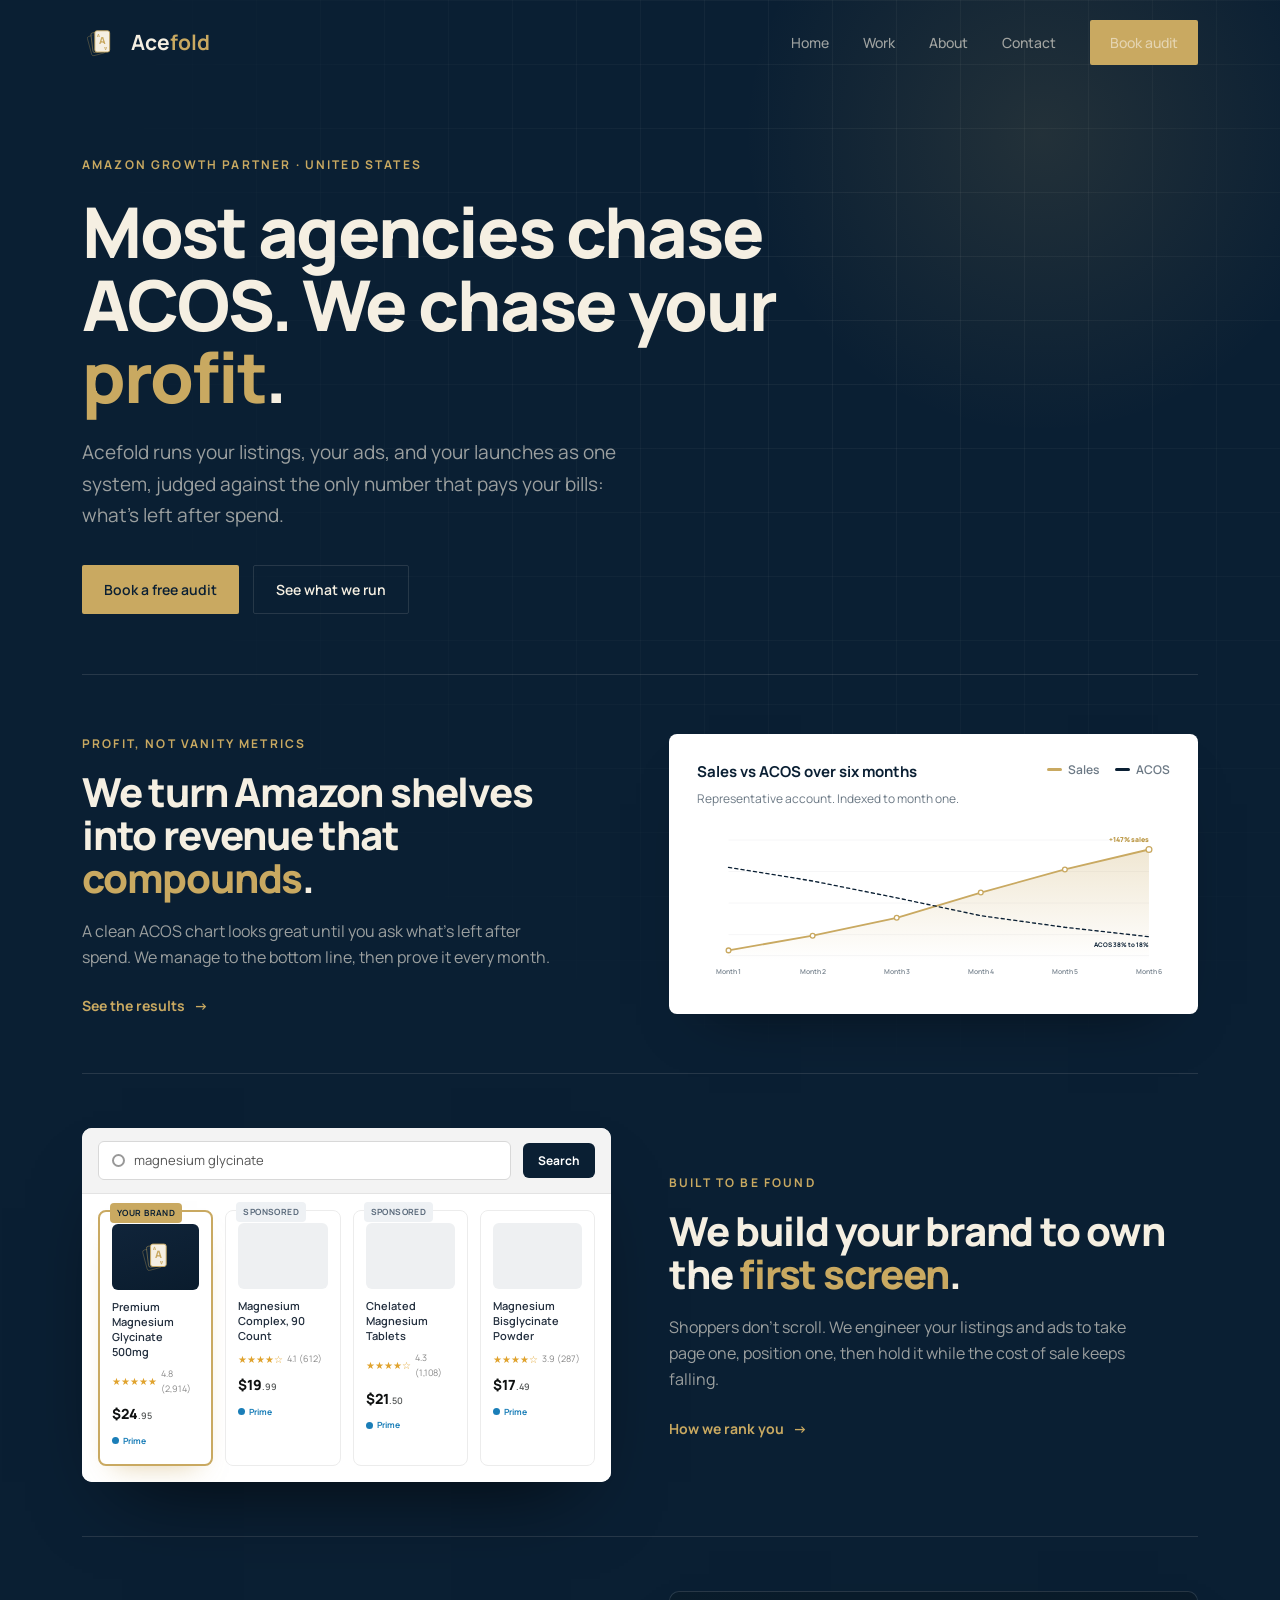
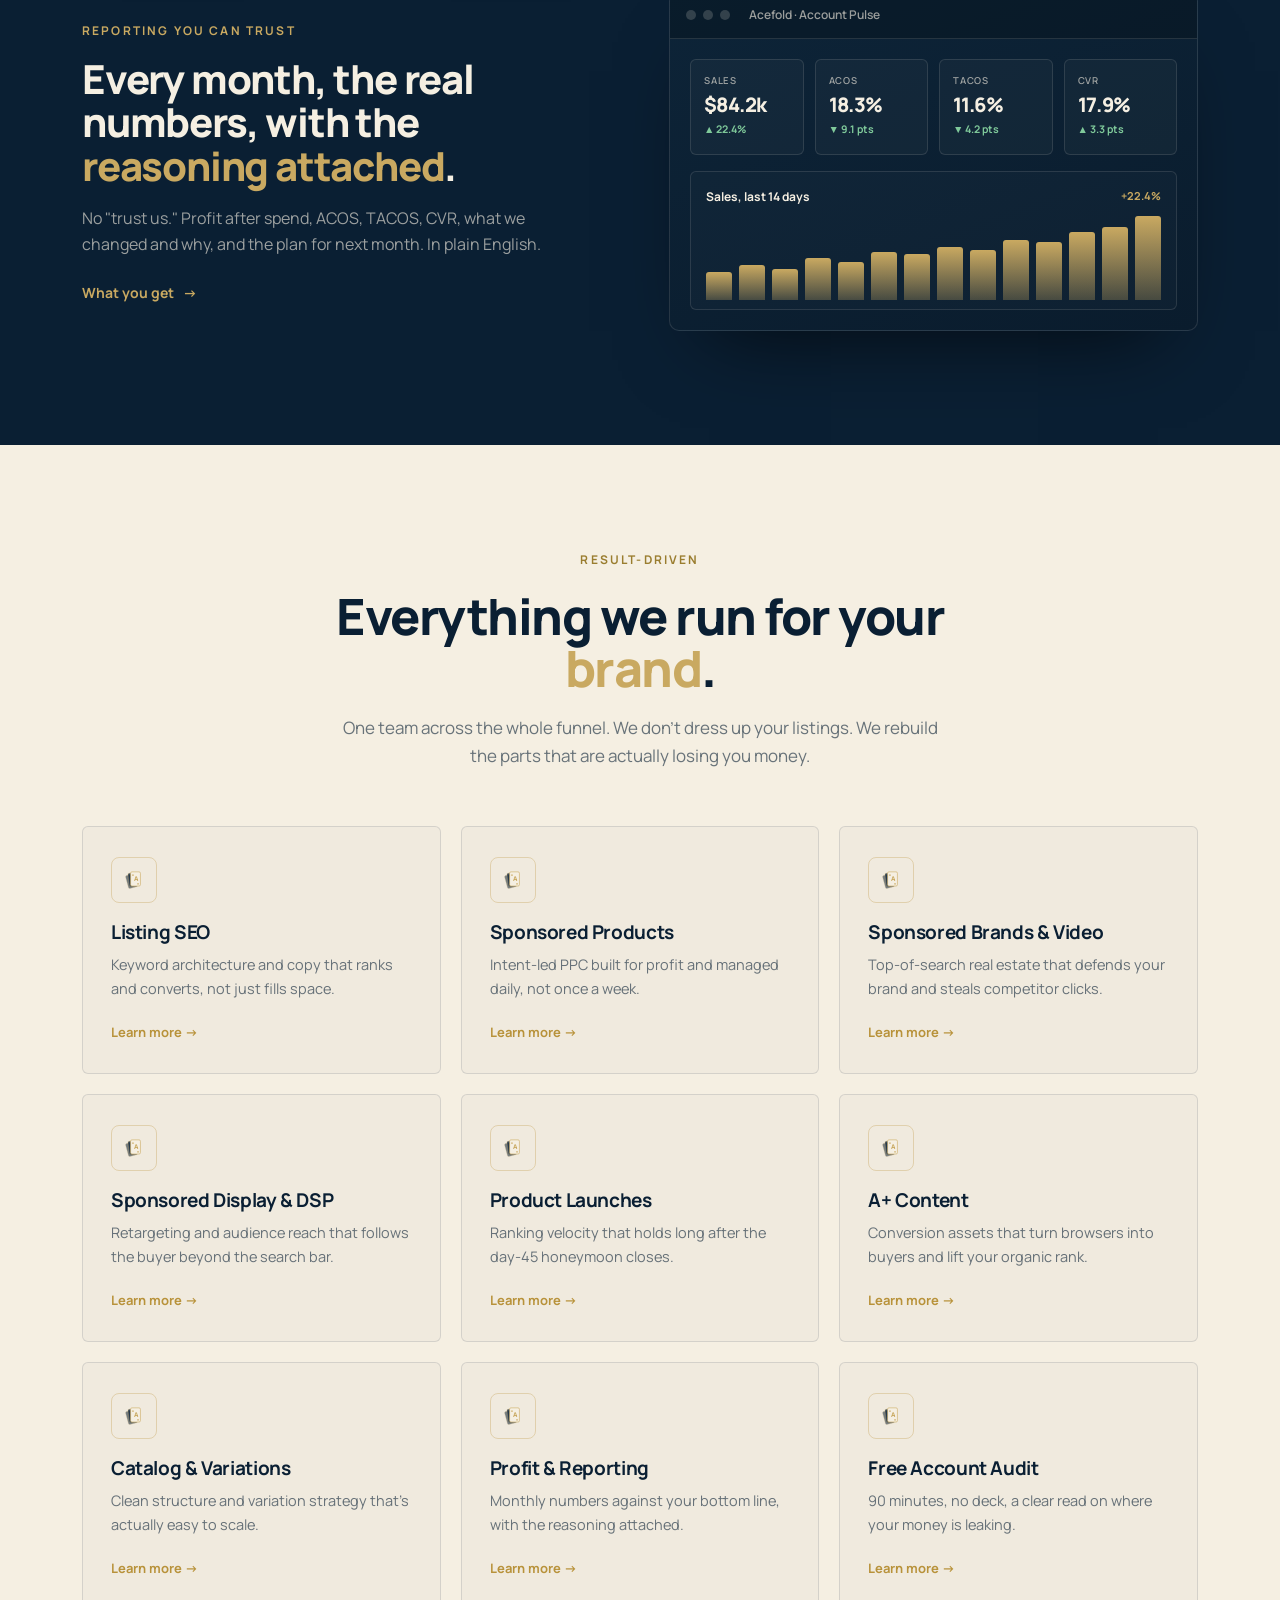
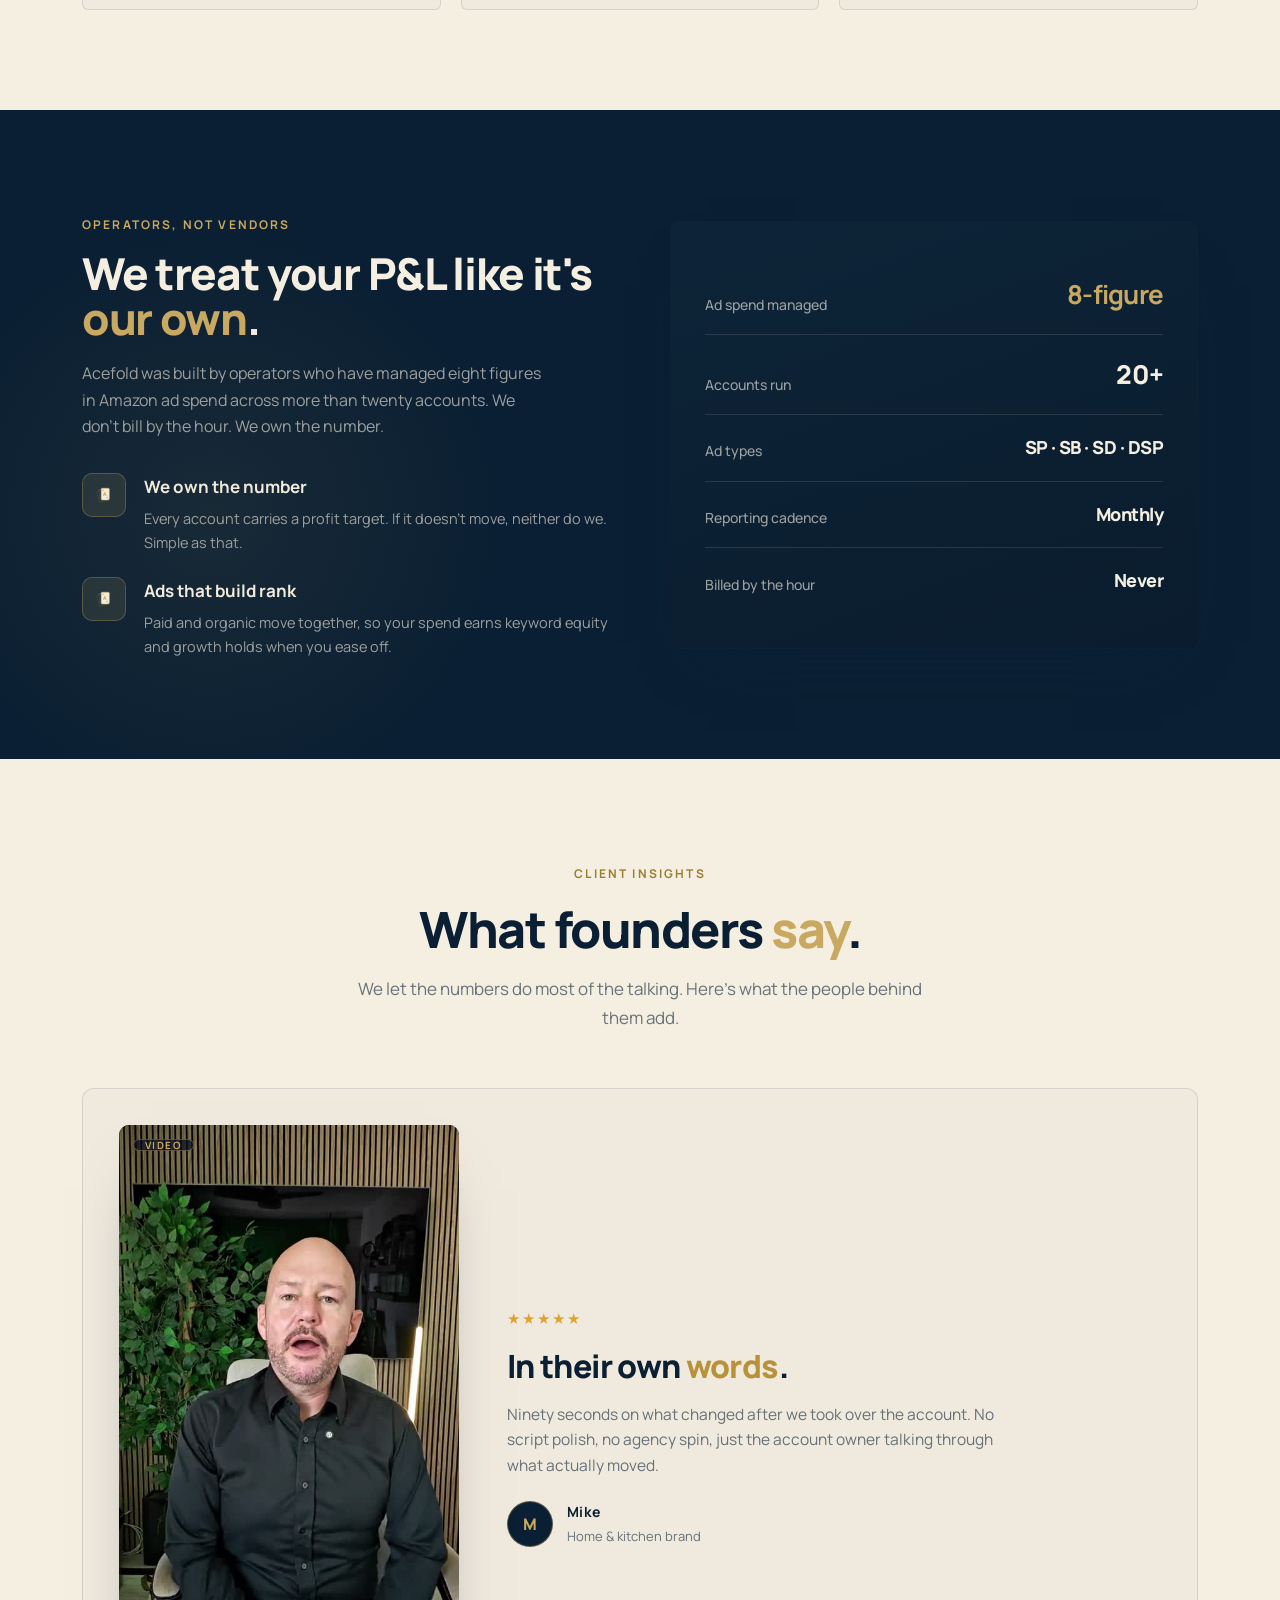
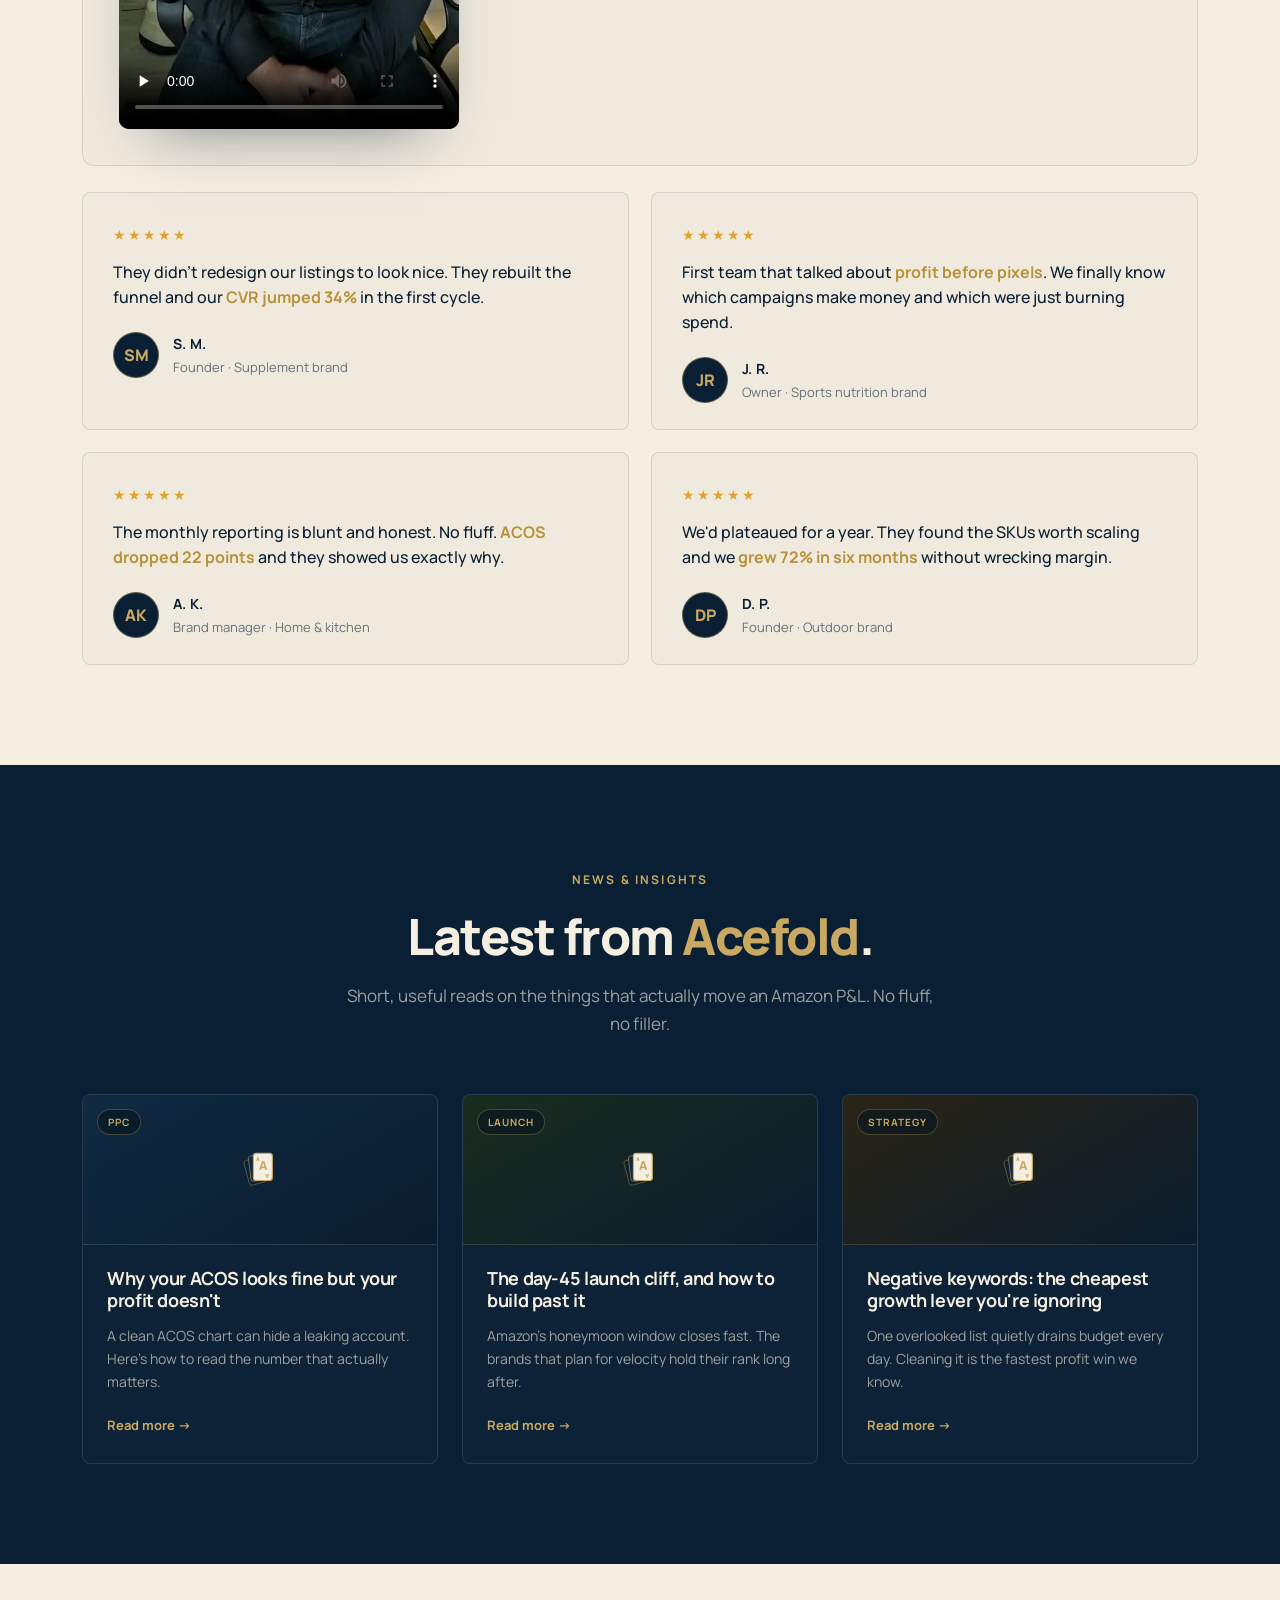
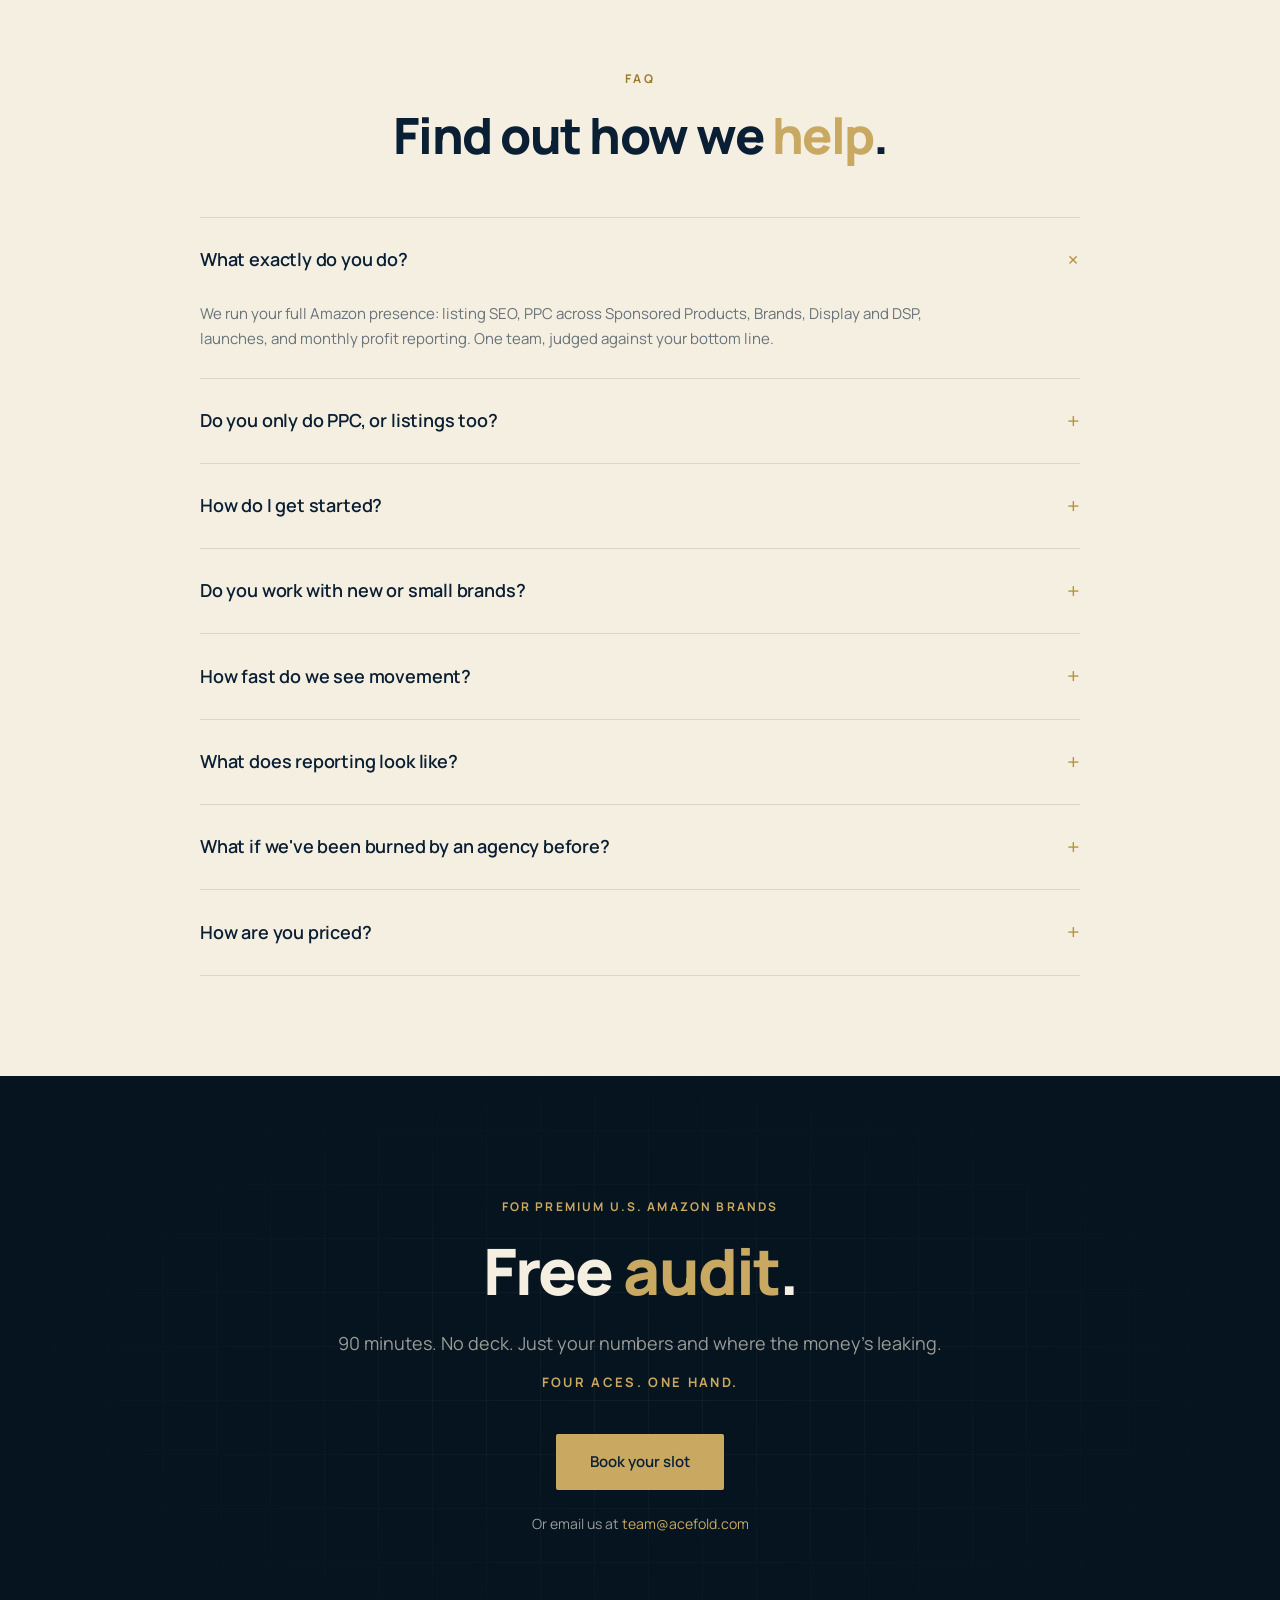
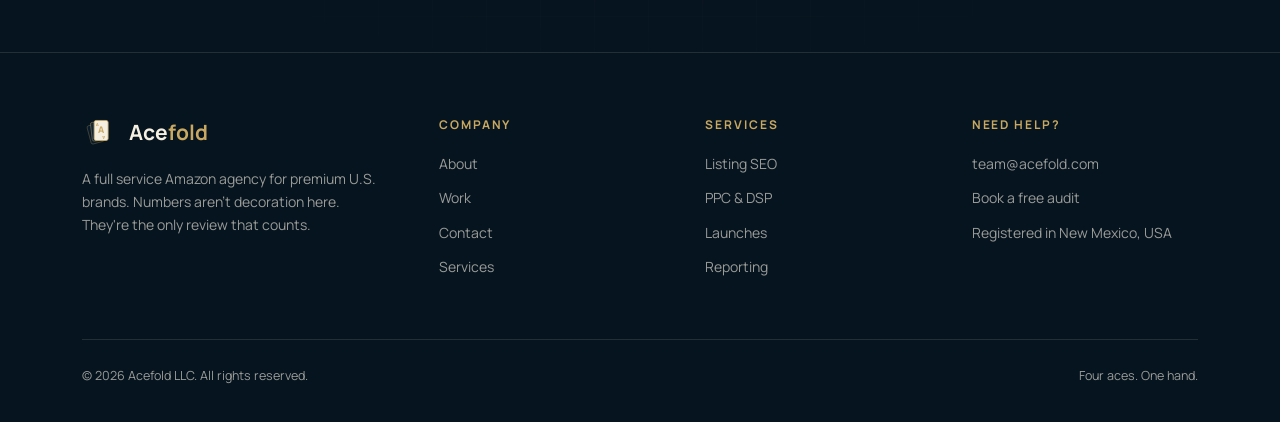
==== commit 87e8c549: "Add files via upload" ====
--- a/index.html
+++ b/index.html
@@ -43,7 +43,6 @@
 <section class="hero-top">
   <div class="hero-grid"></div>
   <div class="hero-glow"></div>
-  <canvas id="hero3d"></canvas>
   <div class="wrap">
     <div class="hero-lead">
       <span class="eyebrow">Amazon growth partner · United States</span>
@@ -65,7 +64,7 @@
           <a href="#clients" class="lnk">See the results <span class="arr">&#8594;</span></a>
         </div>
         <div class="hb-visual reveal">
-          <div class="resultchart tilt">
+          <div class="resultchart">
             <div class="rc-top"><div><div class="t">Sales vs ACOS over six months</div><div class="s">Representative account. Indexed to month one.</div></div><div class="rc-legend"><span><i style="background:#C9A961"></i> Sales</span><span><i style="background:#0A1F33"></i> ACOS</span></div></div>
             <svg viewBox="0 0 900 320" width="100%" xmlns="http://www.w3.org/2000/svg" aria-label="Sales rising and ACOS falling">
               <defs><linearGradient id="rcfill" x1="0" y1="0" x2="0" y2="1"><stop offset="0%" stop-color="#C9A961" stop-opacity="0.28"/><stop offset="100%" stop-color="#C9A961" stop-opacity="0"/></linearGradient></defs>
@@ -91,7 +90,7 @@
           <a href="#services" class="lnk">How we rank you <span class="arr">&#8594;</span></a>
         </div>
         <div class="hb-visual reveal">
-          <div class="serp tilt">
+          <div class="serp">
             <div class="serp-bar"><div class="serp-search"><span class="mag"></span> magnesium glycinate</div><div class="serp-go">Search</div></div>
             <div class="serp-results">
               <div class="pcard win"><span class="tag you">Your brand</span><div class="pthumb" style="background:linear-gradient(160deg,#10243a,#0a1c2d)"><svg width="38" height="38"><use href="#acemark"/></svg></div><div class="pt">Premium Magnesium Glycinate 500mg</div><div class="pstars"><span class="st">&#9733;&#9733;&#9733;&#9733;&#9733;</span><span class="ct">4.8 (2,914)</span></div><div class="pr">$24<small>.95</small></div><span class="prime">Prime</span></div>
@@ -112,7 +111,7 @@
           <a href="#faq" class="lnk">What you get <span class="arr">&#8594;</span></a>
         </div>
         <div class="hb-visual reveal">
-          <div class="dash tilt">
+          <div class="dash">
             <div class="dash-chrome"><i></i><i></i><i></i><span class="dt">Acefold &#183; Account Pulse</span></div>
             <div class="dash-body">
               <div class="dash-tiles">
@@ -187,6 +186,28 @@
       <h2>What founders <span class="gold">say</span>.</h2>
       <p>We let the numbers do most of the talking. Here's what the people behind them add.</p>
     </div>
+    <div class="vfeature reveal">
+      <div class="vwrap">
+        <span class="vbadge">Video</span>
+        <video controls preload="none" playsinline poster="testimonial-poster.jpg">
+          <source src="testimonial-umar.mp4" type="video/mp4">
+          Your browser does not support the video tag.
+        </video>
+      </div>
+      <div class="vcopy">
+        <div class="stars">&#9733;&#9733;&#9733;&#9733;&#9733;</div>
+        <h3>In their own <b>words</b>.</h3>
+        <p>Ninety seconds on what changed after we took over the account. No script polish, no agency spin, just the account owner talking through what actually moved.</p>
+        <div class="who-row">
+          <div class="avatar">M</div>
+          <div>
+            <div class="nm">Mike</div>
+            <div class="rl">Home &amp; kitchen brand</div>
+          </div>
+        </div>
+      </div>
+    </div>
+
     <div class="tgrid">
       <div class="tcard reveal"><div class="stars">&#9733;&#9733;&#9733;&#9733;&#9733;</div><p>They didn't redesign our listings to look nice. They rebuilt the funnel and our <b>CVR jumped 34%</b> in the first cycle.</p><div class="who-row"><div class="avatar">SM</div><div><div class="nm">S. M.</div><div class="rl">Founder · Supplement brand</div></div></div></div>
       <div class="tcard reveal"><div class="stars">&#9733;&#9733;&#9733;&#9733;&#9733;</div><p>First team that talked about <b>profit before pixels</b>. We finally know which campaigns make money and which were just burning spend.</p><div class="who-row"><div class="avatar">JR</div><div><div class="nm">J. R.</div><div class="rl">Owner · Sports nutrition brand</div></div></div></div>
@@ -276,7 +297,5 @@
   const io=new IntersectionObserver((es)=>{es.forEach(e=>{if(e.isIntersecting){e.target.classList.add('visible');io.unobserve(e.target)}})},{threshold:0.1});
   document.querySelectorAll('.reveal').forEach((el,i)=>{el.style.transitionDelay=(i%4*0.05)+'s';io.observe(el)});
 </script>
-<script src="three.min.js" defer></script>
-<script src="fx.js" defer></script>
 </body>
 </html>
--- a/style.css
+++ b/style.css
@@ -263,10 +263,29 @@
   .wcard .wstat{text-align:left}
 }
 
-/* ===== PREMIUM 3D LAYER ===== */
-#hero3d{position:absolute;inset:0;width:100%;height:100%;z-index:1;pointer-events:none}
-.hero-top{position:relative}
-.hero-lead{position:relative;z-index:2}
-.hblocks{position:relative;z-index:2}
-.tilt{transition:transform .45s cubic-bezier(.2,.8,.3,1);transform-style:preserve-3d;will-change:transform}
-.tilt.tilting{transition:transform .06s linear}
+
+/* ===== FEATURED VIDEO TESTIMONIAL ===== */
+.vfeature{
+  display:grid;grid-template-columns:340px 1fr;gap:48px;align-items:center;
+  border:1px solid var(--line-cream);border-radius:12px;
+  padding:36px;margin-bottom:26px;background:rgba(10,31,51,0.02);
+}
+.vwrap{position:relative;border-radius:10px;overflow:hidden;background:var(--navy);
+  box-shadow:0 30px 60px -34px rgba(10,31,51,0.55);line-height:0}
+.vwrap video{width:100%;height:auto;display:block;aspect-ratio:9/16;object-fit:cover}
+.vbadge{
+  position:absolute;top:14px;left:14px;z-index:2;
+  font-size:10px;font-weight:700;letter-spacing:0.14em;text-transform:uppercase;
+  color:var(--gold);background:rgba(7,15,33,0.72);border:1px solid rgba(201,169,97,0.4);
+  padding:5px 11px;border-radius:20px;pointer-events:none;
+}
+.vcopy .stars{color:#e0a32e;font-size:15px;letter-spacing:2px;margin-bottom:16px}
+.vcopy h3{font-size:clamp(22px,2.6vw,32px);font-weight:800;letter-spacing:-0.02em;
+  color:var(--navy);line-height:1.2;margin-bottom:16px}
+.vcopy h3 b{color:#b8923a;font-weight:800}
+.vcopy p{font-size:15.5px;color:var(--muted-navy);font-weight:400;margin-bottom:22px;max-width:520px}
+.vcopy .who-row{display:flex;align-items:center;gap:14px}
+@media(max-width:880px){
+  .vfeature{grid-template-columns:1fr;gap:28px;padding:24px}
+  .vwrap{max-width:300px;margin:0 auto}
+}
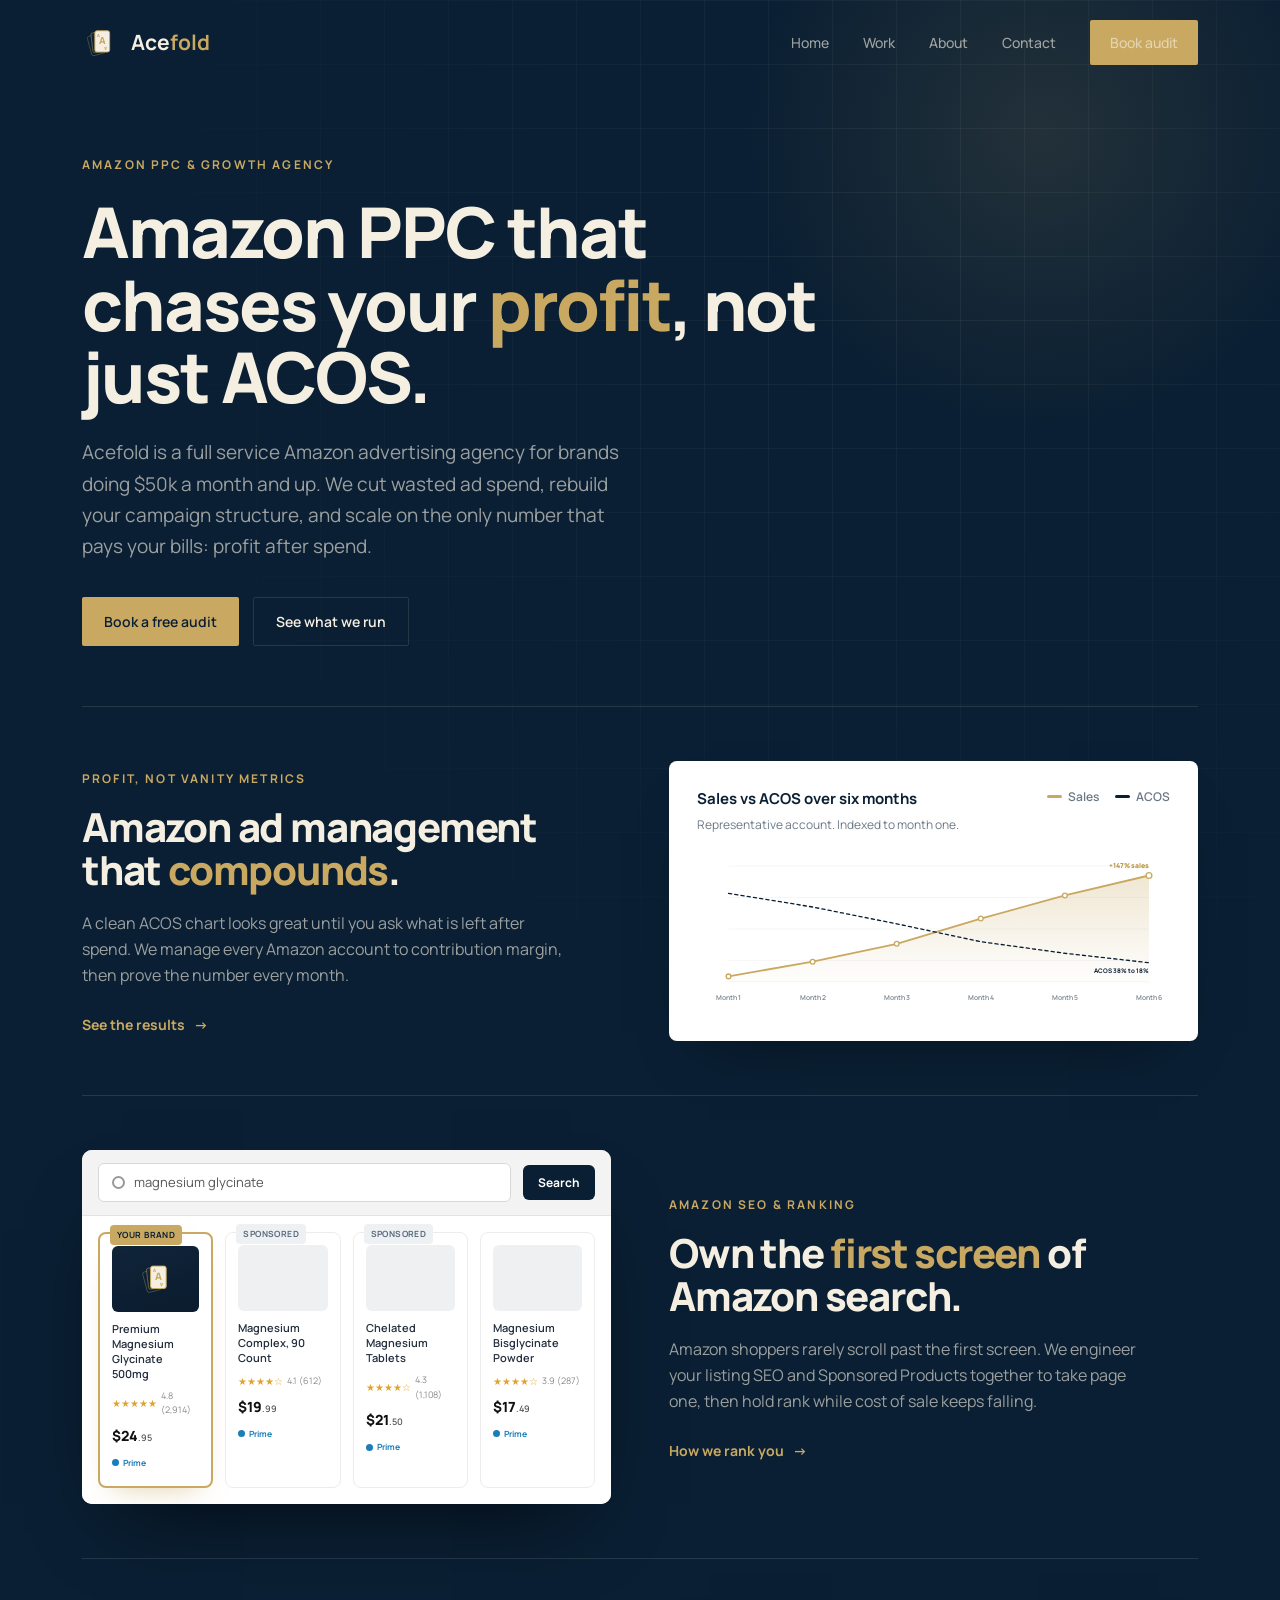
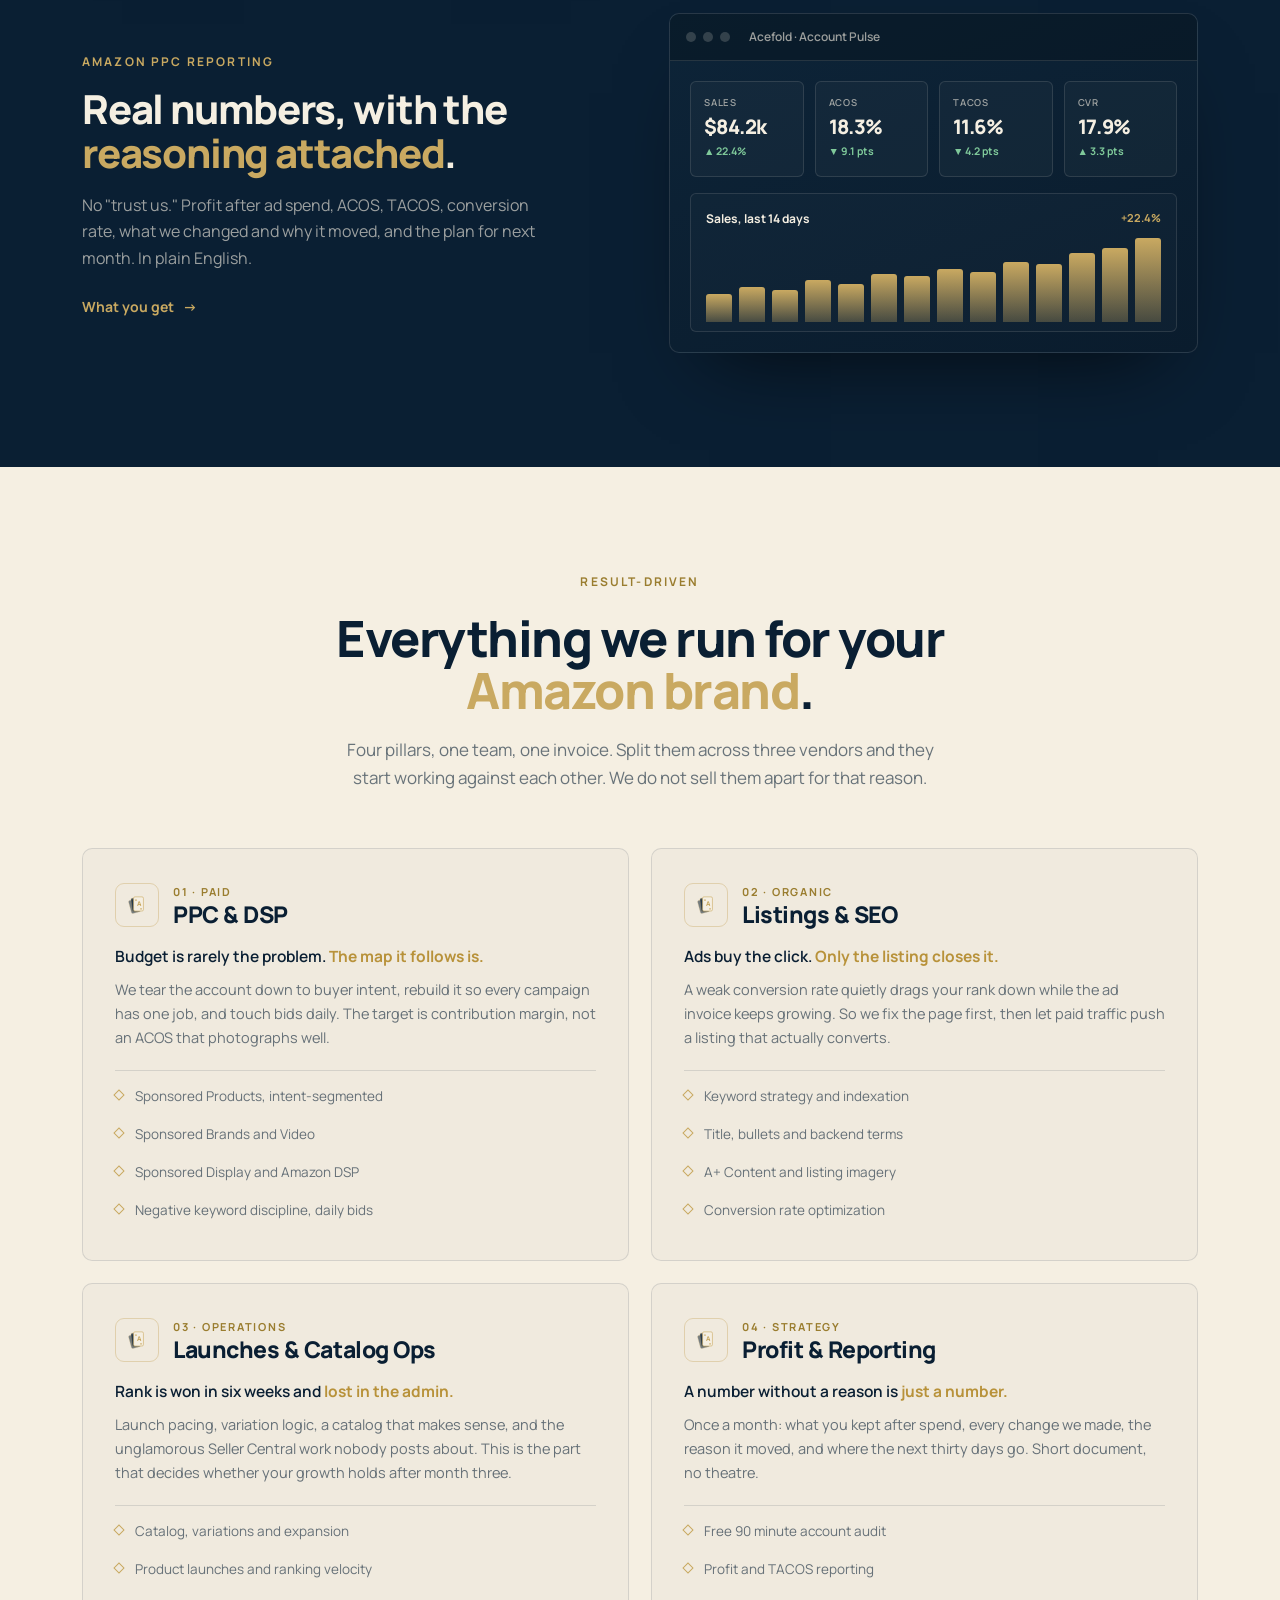
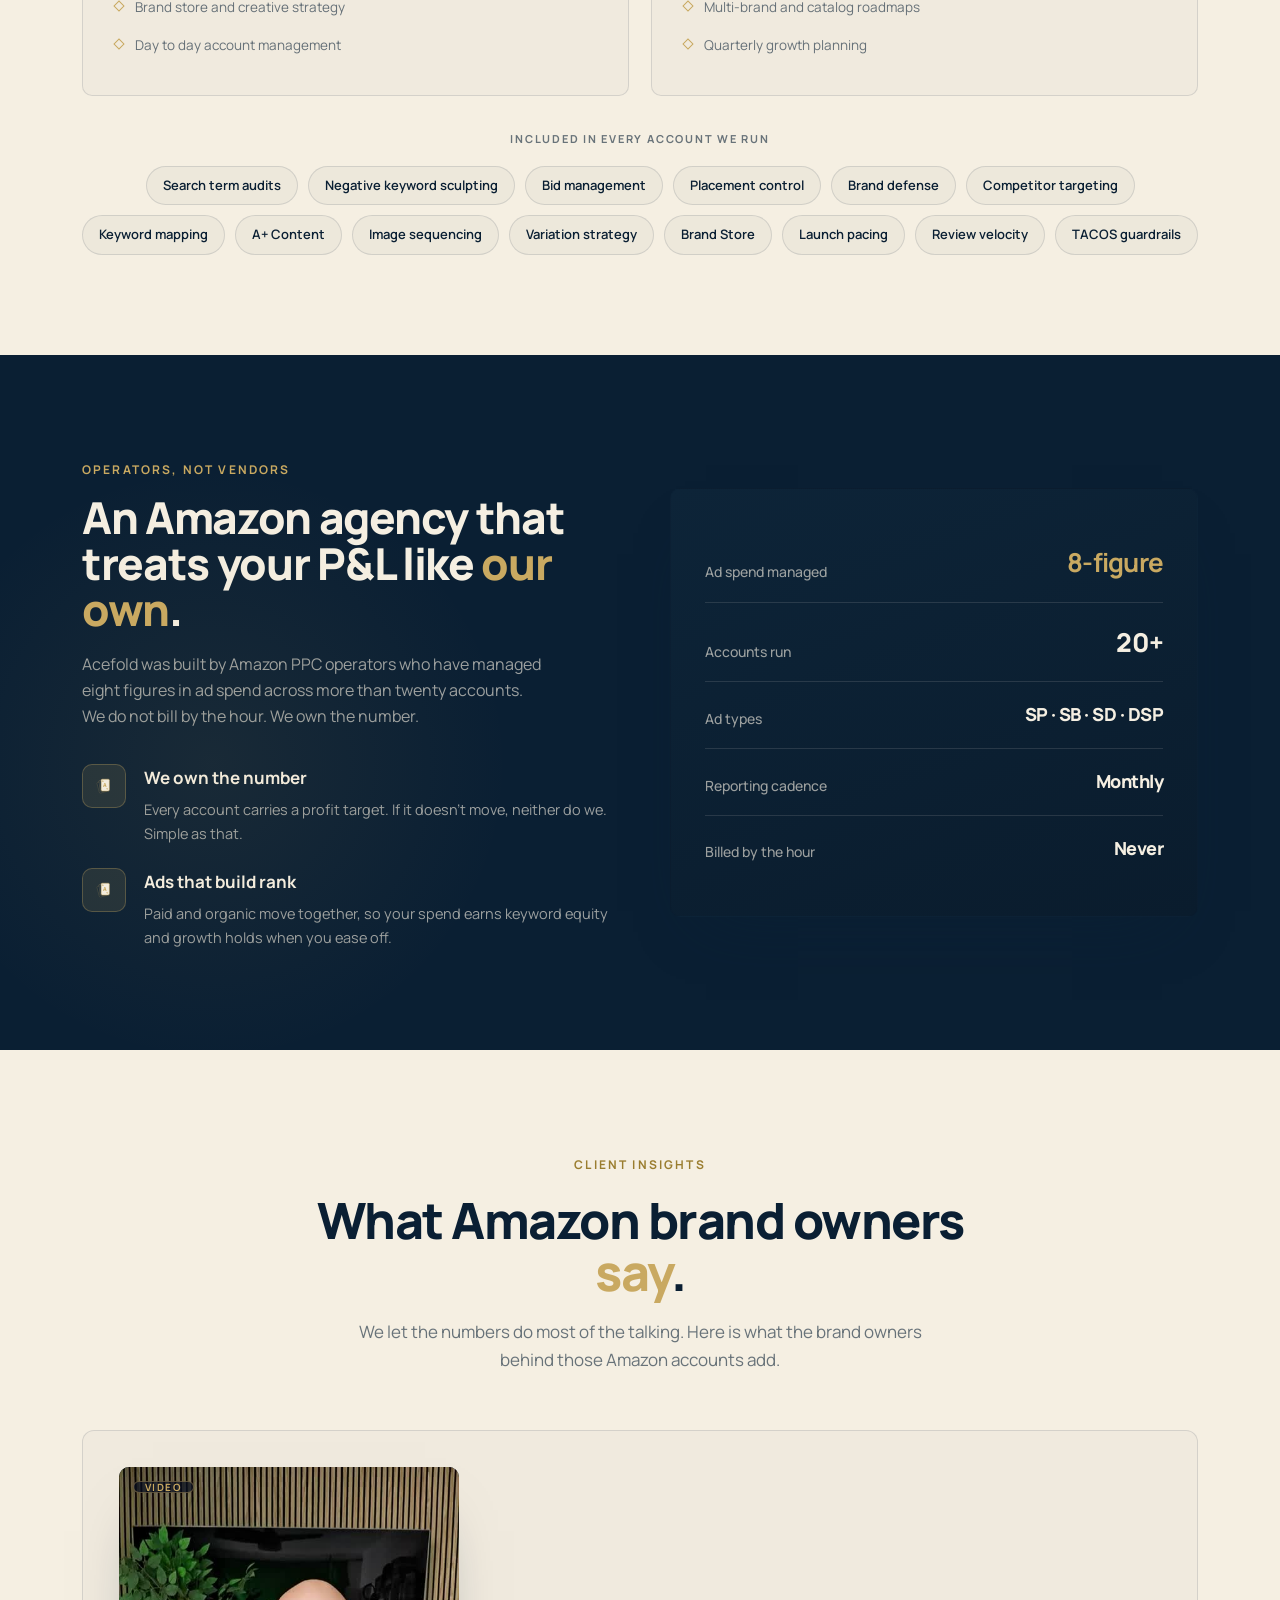
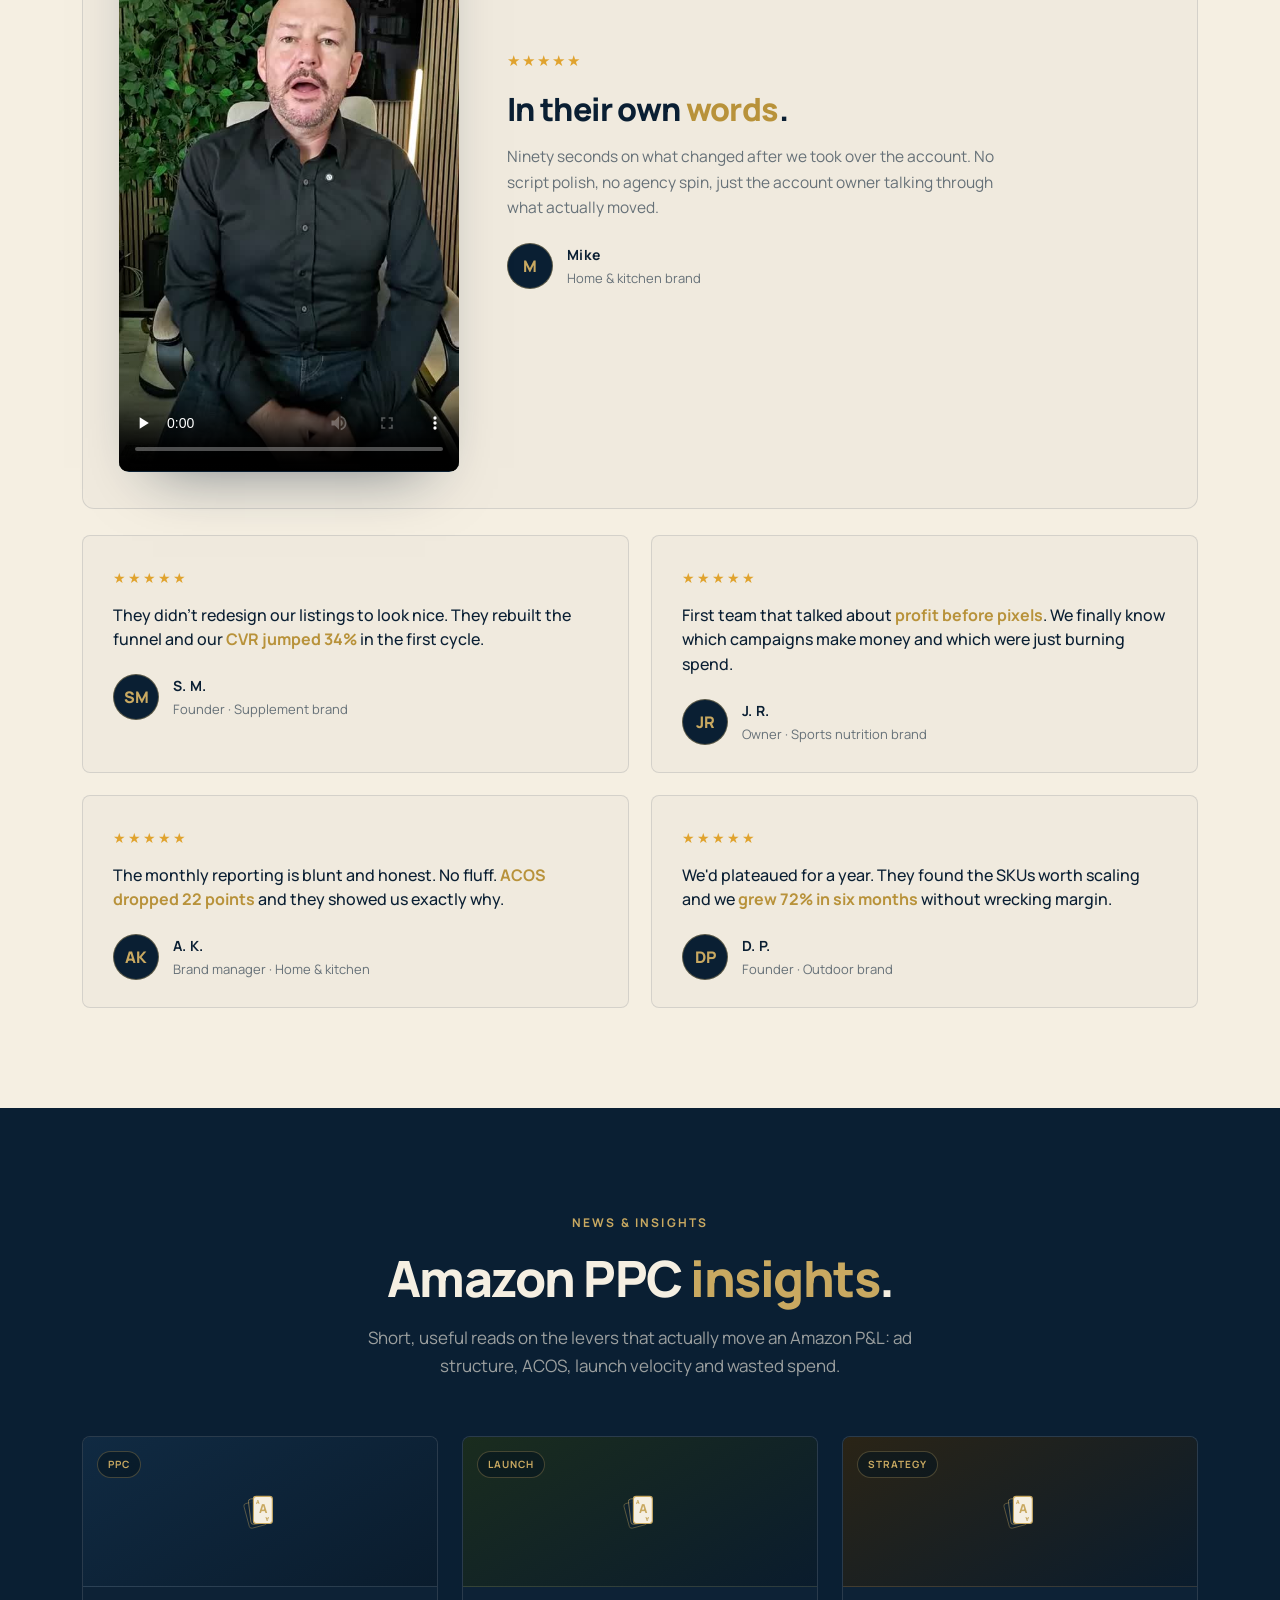
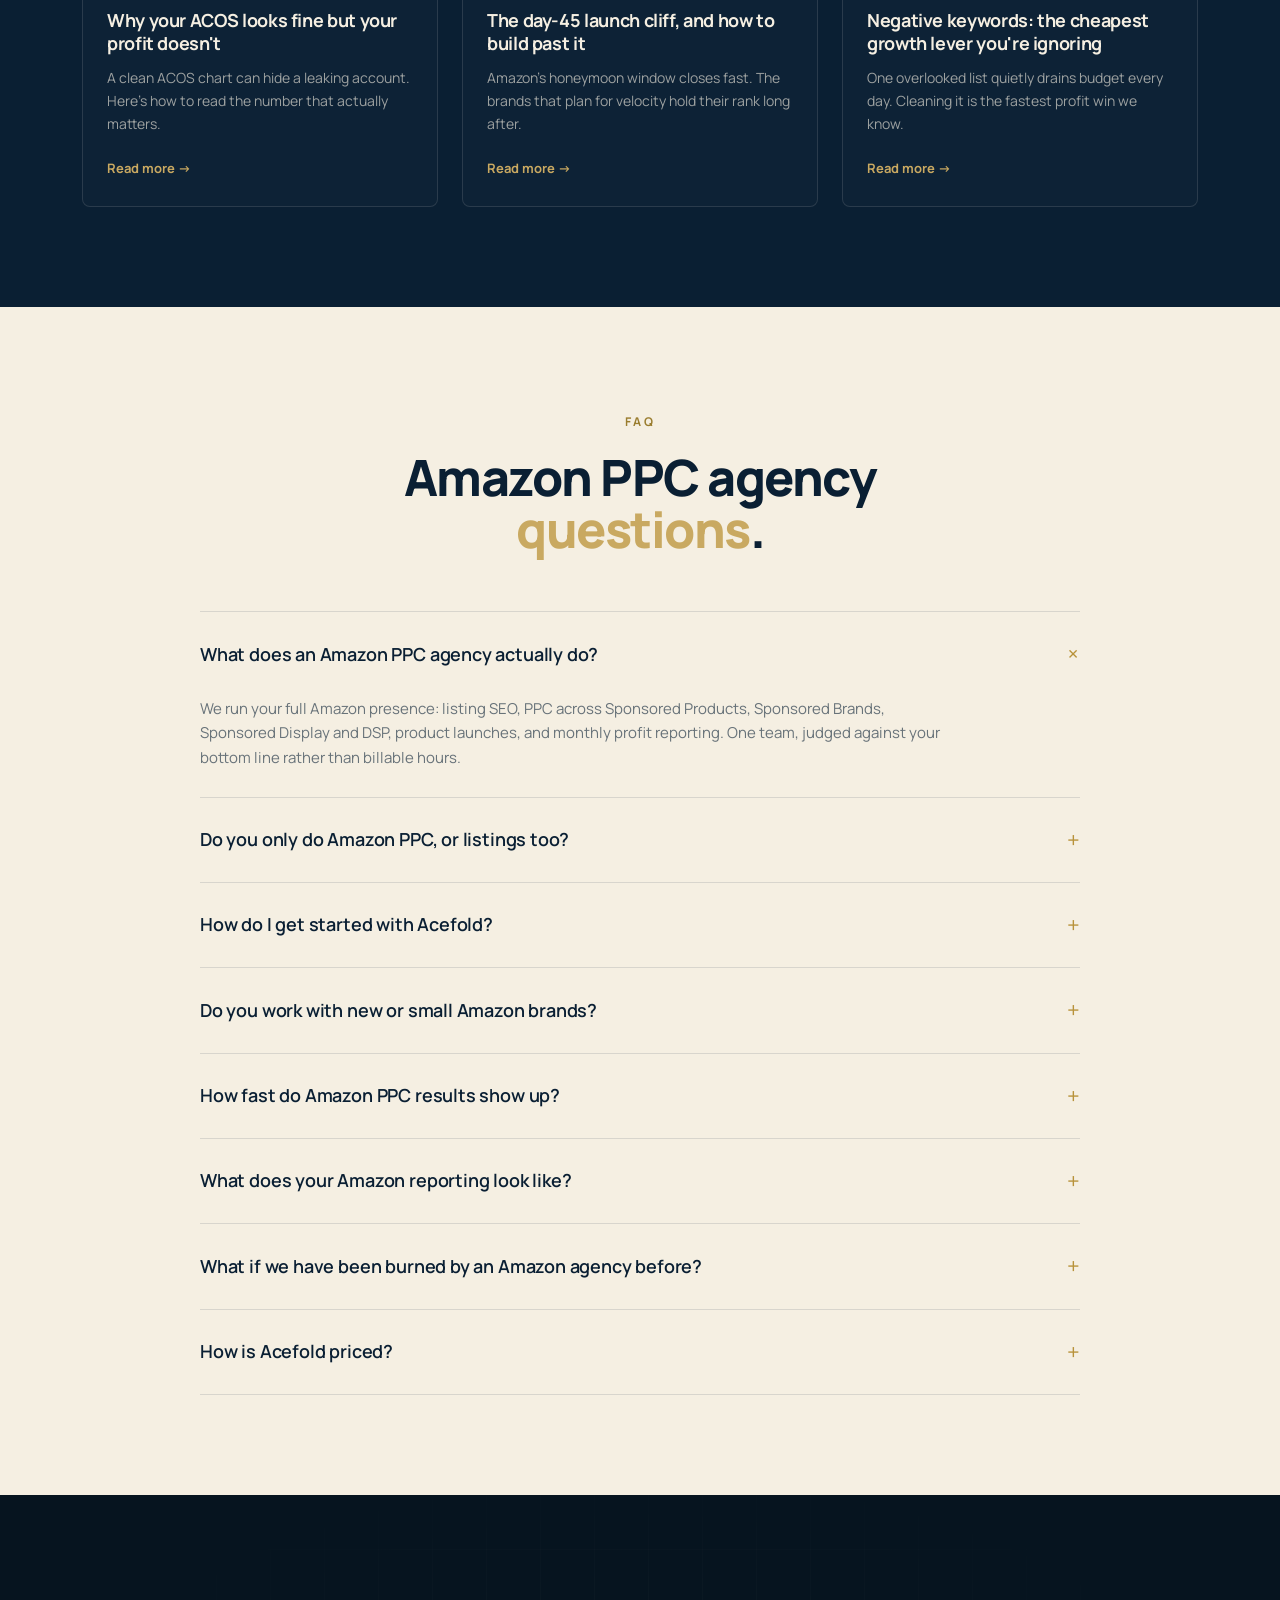
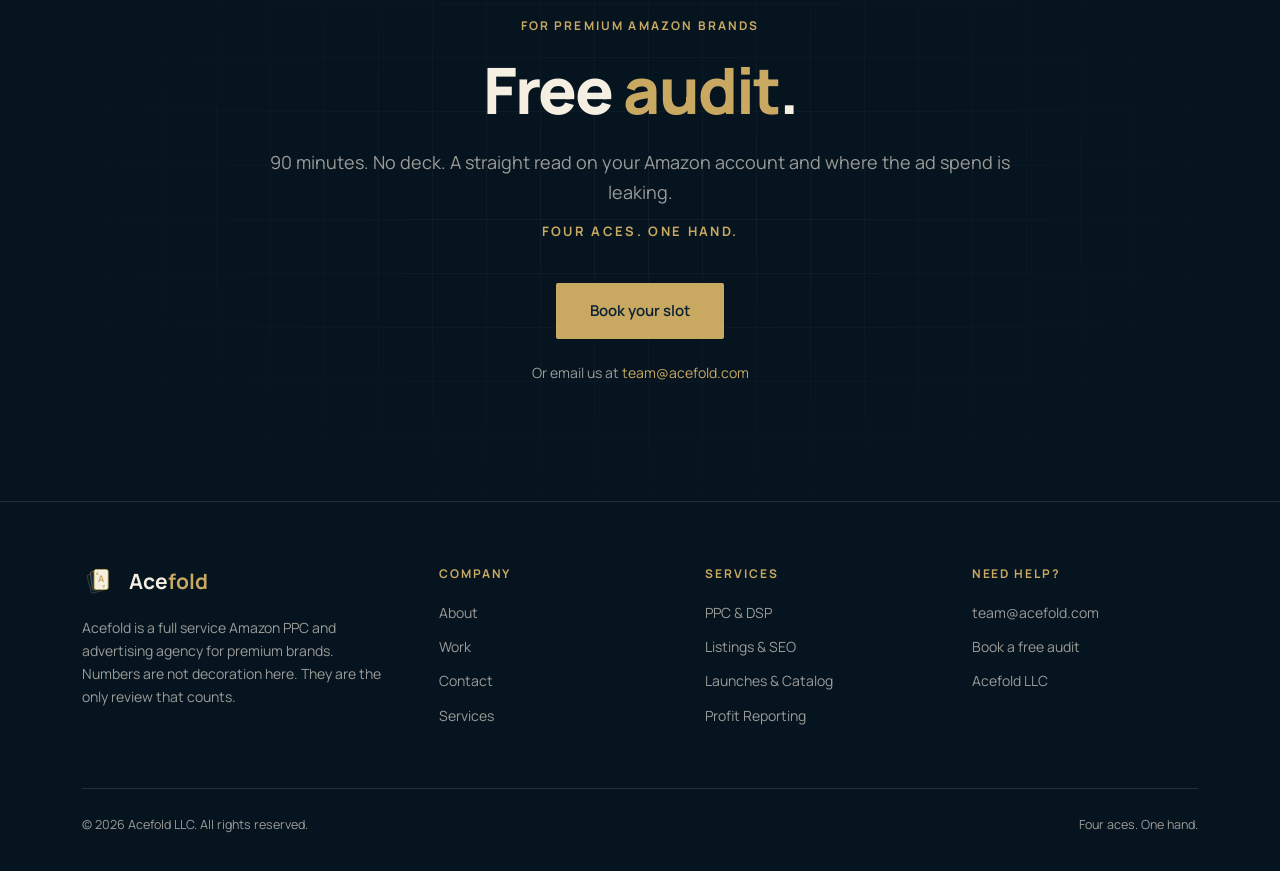
==== commit d3aa75f0: "Add files via upload" ====
--- a/index.html
+++ b/index.html
@@ -3,14 +3,109 @@
 <head>
 <meta charset="UTF-8" />
 <meta name="viewport" content="width=device-width, initial-scale=1.0" />
-<title>Acefold · Amazon Growth Partner for Premium U.S. Brands</title>
-<meta name="description" content="Acefold is a full service Amazon agency. We run your listings, PPC, and launches as one system and report against profit, not vanity metrics. Four aces. One hand." />
+
+<title>Amazon PPC &amp; Advertising Agency for Premium Brands | Acefold</title>
+<meta name="description" content="Amazon PPC agency for premium brands. We cut wasted ad spend, rebuild campaigns, and scale profitably. Free 90 minute account audit." />
+<link rel="canonical" href="https://acefold.com/" />
+<meta name="robots" content="index, follow, max-image-preview:large" />
+<meta name="author" content="Acefold LLC" />
+
+<meta property="og:type" content="website" />
+<meta property="og:site_name" content="Acefold" />
+<meta property="og:url" content="https://acefold.com/" />
+<meta property="og:title" content="Amazon PPC &amp; Advertising Agency for Premium Brands | Acefold" />
+<meta property="og:description" content="We cut wasted Amazon ad spend, rebuild your campaigns, and scale profitably. Free 90 minute account audit, no deck, just your numbers." />
+<meta property="og:image" content="https://acefold.com/testimonial-poster.jpg" />
+<meta name="twitter:card" content="summary_large_image" />
+<meta name="twitter:title" content="Amazon PPC &amp; Advertising Agency for Premium Brands | Acefold" />
+<meta name="twitter:description" content="We cut wasted Amazon ad spend, rebuild your campaigns, and scale profitably. Free 90 minute account audit." />
+<meta name="twitter:image" content="https://acefold.com/testimonial-poster.jpg" />
+
 <link rel="preconnect" href="https://fonts.googleapis.com" />
 <link rel="preconnect" href="https://fonts.gstatic.com" crossorigin />
 <link rel="preload" as="style" href="https://fonts.googleapis.com/css2?family=Manrope:wght@400;500;600;700;800&display=swap" />
 <link href="https://fonts.googleapis.com/css2?family=Manrope:wght@400;500;600;700;800&display=swap" rel="stylesheet" media="print" onload="this.media='all'" />
 <noscript><link href="https://fonts.googleapis.com/css2?family=Manrope:wght@400;500;600;700;800&display=swap" rel="stylesheet" /></noscript>
 <link rel="stylesheet" href="style.css" />
+
+<script type="application/ld+json">
+{
+  "@context": "https://schema.org",
+  "@graph": [
+    {
+      "@type": "ProfessionalService",
+      "@id": "https://acefold.com/#organization",
+      "name": "Acefold",
+      "legalName": "Acefold LLC",
+      "url": "https://acefold.com/",
+      "email": "team@acefold.com",
+      "description": "Acefold is a full service Amazon PPC and advertising agency for premium brands, covering listing SEO, Sponsored Products, Sponsored Brands, Sponsored Display, DSP, product launches and profit reporting.",
+      "slogan": "Four aces. One hand.",
+      "areaServed": {"@type": "Place", "name": "Worldwide"},
+      "knowsAbout": [
+        "Amazon PPC management",
+        "Amazon advertising",
+        "Amazon listing optimization",
+        "Amazon SEO",
+        "Sponsored Products",
+        "Sponsored Brands",
+        "Sponsored Display",
+        "Amazon DSP",
+        "ACOS optimization",
+        "TACOS optimization",
+        "Amazon product launches"
+      ]
+    },
+    {
+      "@type": "WebSite",
+      "@id": "https://acefold.com/#website",
+      "url": "https://acefold.com/",
+      "name": "Acefold",
+      "publisher": {"@id": "https://acefold.com/#organization"},
+      "inLanguage": "en-US"
+    },
+    {
+      "@type": "Service",
+      "name": "Amazon PPC Management",
+      "serviceType": "Amazon advertising management",
+      "provider": {"@id": "https://acefold.com/#organization"},
+      "description": "Intent-led Amazon PPC across Sponsored Products, Sponsored Brands, Sponsored Display and DSP, managed daily and reported against profit after ad spend.",
+      "hasOfferCatalog": {
+        "@type": "OfferCatalog",
+        "name": "Amazon growth services",
+        "itemListElement": [
+          {"@type": "Offer", "itemOffered": {"@type": "Service", "name": "Amazon PPC and DSP Management", "description": "Sponsored Products, Sponsored Brands, Sponsored Display and Amazon DSP, rebuilt around buyer intent and managed daily against contribution margin."}},
+          {"@type": "Offer", "itemOffered": {"@type": "Service", "name": "Amazon Listings and SEO", "description": "Keyword mapping, indexation, titles, bullets, backend terms, A Plus Content and image sequencing built to convert paid traffic."}},
+          {"@type": "Offer", "itemOffered": {"@type": "Service", "name": "Amazon Launches and Catalog Operations", "description": "Launch pacing, ranking velocity, variation logic, brand store and day to day Seller Central operations."}},
+          {"@type": "Offer", "itemOffered": {"@type": "Service", "name": "Amazon Profit Reporting and Growth Planning", "description": "Free account audit, profit after ad spend reporting, TACOS guardrails and thirty day growth plans."}}
+        ]
+      }
+    },
+    {
+      "@type": "FAQPage",
+      "@id": "https://acefold.com/#faq",
+      "mainEntity": [
+        {"@type": "Question", "name": "What does an Amazon PPC agency actually do?",
+         "acceptedAnswer": {"@type": "Answer", "text": "We run your full Amazon presence: listing SEO, PPC across Sponsored Products, Brands, Display and DSP, product launches, and monthly profit reporting. One team, judged against your bottom line rather than billable hours."}},
+        {"@type": "Question", "name": "Do you only do Amazon PPC, or listings too?",
+         "acceptedAnswer": {"@type": "Answer", "text": "Both, and that is the point. Ad data shows where the listing is leaking, and listing work makes the ads convert. Run apart they fight each other. Run together they compound."}},
+        {"@type": "Question", "name": "How do I get started with Acefold?",
+         "acceptedAnswer": {"@type": "Answer", "text": "Book a free 90 minute Amazon account audit. We review your campaigns and listings, show you where ad spend is leaking, and you decide if it is a fit. No deck, no pressure."}},
+        {"@type": "Question", "name": "Do you work with new or small Amazon brands?",
+         "acceptedAnswer": {"@type": "Answer", "text": "Yes. Most brands start with a single ASIN. Once conversion rate and ACOS move, scaling to the rest of the catalog is an easy decision."}},
+        {"@type": "Question", "name": "How fast do Amazon PPC results show up?",
+         "acceptedAnswer": {"@type": "Answer", "text": "Most accounts show a clear read inside the first reporting cycle, roughly two to four weeks. We build for velocity that holds rather than a spike that fades."}},
+        {"@type": "Question", "name": "What does your Amazon reporting look like?",
+         "acceptedAnswer": {"@type": "Answer", "text": "Every month: profit after ad spend, sales, sessions, conversion rate, ACOS, TACOS, what we changed, why it moved, and the plan for next month."}},
+        {"@type": "Question", "name": "What if we have been burned by an Amazon agency before?",
+         "acceptedAnswer": {"@type": "Answer", "text": "Common story. A nicer dashboard never sold anything. We rebuild the part of the funnel that is losing money and report against profit so you always see what is working."}},
+        {"@type": "Question", "name": "How is Acefold priced?",
+         "acceptedAnswer": {"@type": "Answer", "text": "We tie our incentives to your growth rather than billable hours. We walk you through the structure on the audit call once we understand your account."}}
+      ]
+    }
+  ]
+}
+</script>
 </head>
 <body>
 
@@ -45,9 +140,9 @@
   <div class="hero-glow"></div>
   <div class="wrap">
     <div class="hero-lead">
-      <span class="eyebrow">Amazon growth partner · United States</span>
-      <h1>Most agencies chase ACOS. We chase your <span class="gold">profit</span>.</h1>
-      <p>Acefold runs your listings, your ads, and your launches as one system, judged against the only number that pays your bills: what's left after spend.</p>
+      <span class="eyebrow">Amazon PPC &amp; growth agency</span>
+      <h1>Amazon PPC that chases your <span class="gold">profit</span>, not just ACOS.</h1>
+      <p>Acefold is a full service Amazon advertising agency for brands doing $50k a month and up. We cut wasted ad spend, rebuild your campaign structure, and scale on the only number that pays your bills: profit after spend.</p>
       <div class="hcta">
         <a href="https://calendly.com/team-acefold/30min" target="_blank" rel="noopener" class="btn btn-gold">Book a free audit</a>
         <a href="#services" class="btn btn-ghost">See what we run</a>
@@ -59,8 +154,8 @@
       <div class="hblock">
         <div class="hb-text reveal">
           <span class="eyebrow">Profit, not vanity metrics</span>
-          <h2>We turn Amazon shelves into revenue that <span class="gold">compounds</span>.</h2>
-          <p>A clean ACOS chart looks great until you ask what's left after spend. We manage to the bottom line, then prove it every month.</p>
+          <h2>Amazon ad management that <span class="gold">compounds</span>.</h2>
+          <p>A clean ACOS chart looks great until you ask what is left after spend. We manage every Amazon account to contribution margin, then prove the number every month.</p>
           <a href="#clients" class="lnk">See the results <span class="arr">&#8594;</span></a>
         </div>
         <div class="hb-visual reveal">
@@ -84,9 +179,9 @@
       <!-- Block 2: visual left -->
       <div class="hblock flip">
         <div class="hb-text reveal">
-          <span class="eyebrow">Built to be found</span>
-          <h2>We build your brand to own the <span class="gold">first screen</span>.</h2>
-          <p>Shoppers don't scroll. We engineer your listings and ads to take page one, position one, then hold it while the cost of sale keeps falling.</p>
+          <span class="eyebrow">Amazon SEO &amp; ranking</span>
+          <h2>Own the <span class="gold">first screen</span> of Amazon search.</h2>
+          <p>Amazon shoppers rarely scroll past the first screen. We engineer your listing SEO and Sponsored Products together to take page one, then hold rank while cost of sale keeps falling.</p>
           <a href="#services" class="lnk">How we rank you <span class="arr">&#8594;</span></a>
         </div>
         <div class="hb-visual reveal">
@@ -105,9 +200,9 @@
       <!-- Block 3: visual right -->
       <div class="hblock">
         <div class="hb-text reveal">
-          <span class="eyebrow">Reporting you can trust</span>
-          <h2>Every month, the real numbers, with the <span class="gold">reasoning attached</span>.</h2>
-          <p>No "trust us." Profit after spend, ACOS, TACOS, CVR, what we changed and why, and the plan for next month. In plain English.</p>
+          <span class="eyebrow">Amazon PPC reporting</span>
+          <h2>Real numbers, with the <span class="gold">reasoning attached</span>.</h2>
+          <p>No "trust us." Profit after ad spend, ACOS, TACOS, conversion rate, what we changed and why it moved, and the plan for next month. In plain English.</p>
           <a href="#faq" class="lnk">What you get <span class="arr">&#8594;</span></a>
         </div>
         <div class="hb-visual reveal">
@@ -136,19 +231,92 @@
   <div class="wrap">
     <div class="sec-head center reveal">
       <span class="eyebrow">Result-Driven</span>
-      <h2>Everything we run for your <span class="gold">brand</span>.</h2>
-      <p>One team across the whole funnel. We don't dress up your listings. We rebuild the parts that are actually losing you money.</p>
-    </div>
-    <div class="sgrid">
-      <div class="scard reveal"><div class="ico"><svg width="24" height="24"><use href="#acemark"/></svg></div><h3>Listing SEO</h3><p>Keyword architecture and copy that ranks and converts, not just fills space.</p><span class="more">Learn more &#8594;</span></div>
-      <div class="scard reveal"><div class="ico"><svg width="24" height="24"><use href="#acemark"/></svg></div><h3>Sponsored Products</h3><p>Intent-led PPC built for profit and managed daily, not once a week.</p><span class="more">Learn more &#8594;</span></div>
-      <div class="scard reveal"><div class="ico"><svg width="24" height="24"><use href="#acemark"/></svg></div><h3>Sponsored Brands &amp; Video</h3><p>Top-of-search real estate that defends your brand and steals competitor clicks.</p><span class="more">Learn more &#8594;</span></div>
-      <div class="scard reveal"><div class="ico"><svg width="24" height="24"><use href="#acemark"/></svg></div><h3>Sponsored Display &amp; DSP</h3><p>Retargeting and audience reach that follows the buyer beyond the search bar.</p><span class="more">Learn more &#8594;</span></div>
-      <div class="scard reveal"><div class="ico"><svg width="24" height="24"><use href="#acemark"/></svg></div><h3>Product Launches</h3><p>Ranking velocity that holds long after the day-45 honeymoon closes.</p><span class="more">Learn more &#8594;</span></div>
-      <div class="scard reveal"><div class="ico"><svg width="24" height="24"><use href="#acemark"/></svg></div><h3>A+ Content</h3><p>Conversion assets that turn browsers into buyers and lift your organic rank.</p><span class="more">Learn more &#8594;</span></div>
-      <div class="scard reveal"><div class="ico"><svg width="24" height="24"><use href="#acemark"/></svg></div><h3>Catalog &amp; Variations</h3><p>Clean structure and variation strategy that's actually easy to scale.</p><span class="more">Learn more &#8594;</span></div>
-      <div class="scard reveal"><div class="ico"><svg width="24" height="24"><use href="#acemark"/></svg></div><h3>Profit &amp; Reporting</h3><p>Monthly numbers against your bottom line, with the reasoning attached.</p><span class="more">Learn more &#8594;</span></div>
-      <div class="scard reveal"><div class="ico"><svg width="24" height="24"><use href="#acemark"/></svg></div><h3>Free Account Audit</h3><p>90 minutes, no deck, a clear read on where your money is leaking.</p><span class="more">Learn more &#8594;</span></div>
+      <h2>Everything we run for your <span class="gold">Amazon brand</span>.</h2>
+      <p>Four pillars, one team, one invoice. Split them across three vendors and they start working against each other. We do not sell them apart for that reason.</p>
+    </div>
+
+    <div class="pillars">
+
+      <div class="pillar reveal">
+        <div class="pillar-top">
+          <div class="pillar-ico"><svg width="24" height="24"><use href="#acemark"/></svg></div>
+          <div><div class="pillar-n">01 · Paid</div><h3>PPC &amp; DSP</h3></div>
+        </div>
+        <p class="prob">Budget is rarely the problem. <b>The map it follows is.</b></p>
+        <p>We tear the account down to buyer intent, rebuild it so every campaign has one job, and touch bids daily. The target is contribution margin, not an ACOS that photographs well.</p>
+        <ul>
+          <li>Sponsored Products, intent-segmented</li>
+          <li>Sponsored Brands and Video</li>
+          <li>Sponsored Display and Amazon DSP</li>
+          <li>Negative keyword discipline, daily bids</li>
+        </ul>
+      </div>
+
+      <div class="pillar reveal">
+        <div class="pillar-top">
+          <div class="pillar-ico"><svg width="24" height="24"><use href="#acemark"/></svg></div>
+          <div><div class="pillar-n">02 · Organic</div><h3>Listings &amp; SEO</h3></div>
+        </div>
+        <p class="prob">Ads buy the click. <b>Only the listing closes it.</b></p>
+        <p>A weak conversion rate quietly drags your rank down while the ad invoice keeps growing. So we fix the page first, then let paid traffic push a listing that actually converts.</p>
+        <ul>
+          <li>Keyword strategy and indexation</li>
+          <li>Title, bullets and backend terms</li>
+          <li>A+ Content and listing imagery</li>
+          <li>Conversion rate optimization</li>
+        </ul>
+      </div>
+
+      <div class="pillar reveal">
+        <div class="pillar-top">
+          <div class="pillar-ico"><svg width="24" height="24"><use href="#acemark"/></svg></div>
+          <div><div class="pillar-n">03 · Operations</div><h3>Launches &amp; Catalog Ops</h3></div>
+        </div>
+        <p class="prob">Rank is won in six weeks and <b>lost in the admin.</b></p>
+        <p>Launch pacing, variation logic, a catalog that makes sense, and the unglamorous Seller Central work nobody posts about. This is the part that decides whether your growth holds after month three.</p>
+        <ul>
+          <li>Catalog, variations and expansion</li>
+          <li>Product launches and ranking velocity</li>
+          <li>Brand store and creative strategy</li>
+          <li>Day to day account management</li>
+        </ul>
+      </div>
+
+      <div class="pillar reveal">
+        <div class="pillar-top">
+          <div class="pillar-ico"><svg width="24" height="24"><use href="#acemark"/></svg></div>
+          <div><div class="pillar-n">04 · Strategy</div><h3>Profit &amp; Reporting</h3></div>
+        </div>
+        <p class="prob">A number without a reason is <b>just a number.</b></p>
+        <p>Once a month: what you kept after spend, every change we made, the reason it moved, and where the next thirty days go. Short document, no theatre.</p>
+        <ul>
+          <li>Free 90 minute account audit</li>
+          <li>Profit and TACOS reporting</li>
+          <li>Multi-brand and catalog roadmaps</li>
+          <li>Quarterly growth planning</li>
+        </ul>
+      </div>
+
+    </div>
+
+    <div class="caps reveal">
+      <div class="caps-label">Included in every account we run</div>
+      <div class="caps-row">
+        <span class="chip">Search term audits</span>
+        <span class="chip">Negative keyword sculpting</span>
+        <span class="chip">Bid management</span>
+        <span class="chip">Placement control</span>
+        <span class="chip">Brand defense</span>
+        <span class="chip">Competitor targeting</span>
+        <span class="chip">Keyword mapping</span>
+        <span class="chip">A+ Content</span>
+        <span class="chip">Image sequencing</span>
+        <span class="chip">Variation strategy</span>
+        <span class="chip">Brand Store</span>
+        <span class="chip">Launch pacing</span>
+        <span class="chip">Review velocity</span>
+        <span class="chip">TACOS guardrails</span>
+      </div>
     </div>
   </div>
 </section>
@@ -160,8 +328,8 @@
     <div class="about">
       <div>
         <span class="eyebrow reveal" style="display:inline-block;margin-bottom:16px">Operators, not vendors</span>
-        <h2 class="reveal" style="font-size:clamp(28px,3.6vw,44px)">We treat your P&amp;L like it's <span class="gold">our own</span>.</h2>
-        <p class="reveal" style="font-size:16px;color:var(--muted-cream);margin-top:18px;max-width:460px">Acefold was built by operators who have managed eight figures in Amazon ad spend across more than twenty accounts. We don't bill by the hour. We own the number.</p>
+        <h2 class="reveal" style="font-size:clamp(28px,3.6vw,44px)">An Amazon agency that treats your P&amp;L like <span class="gold">our own</span>.</h2>
+        <p class="reveal" style="font-size:16px;color:var(--muted-cream);margin-top:18px;max-width:460px">Acefold was built by Amazon PPC operators who have managed eight figures in ad spend across more than twenty accounts. We do not bill by the hour. We own the number.</p>
         <div class="about-feats">
           <div class="afeat reveal"><div class="ai"><svg width="20" height="20"><use href="#acemark"/></svg></div><div><h4 style="color:var(--cream)">We own the number</h4><p style="color:var(--muted-cream)">Every account carries a profit target. If it doesn't move, neither do we. Simple as that.</p></div></div>
           <div class="afeat reveal"><div class="ai"><svg width="20" height="20"><use href="#acemark"/></svg></div><div><h4 style="color:var(--cream)">Ads that build rank</h4><p style="color:var(--muted-cream)">Paid and organic move together, so your spend earns keyword equity and growth holds when you ease off.</p></div></div>
@@ -183,8 +351,8 @@
   <div class="wrap">
     <div class="sec-head center reveal">
       <span class="eyebrow">Client insights</span>
-      <h2>What founders <span class="gold">say</span>.</h2>
-      <p>We let the numbers do most of the talking. Here's what the people behind them add.</p>
+      <h2>What Amazon brand owners <span class="gold">say</span>.</h2>
+      <p>We let the numbers do most of the talking. Here is what the brand owners behind those Amazon accounts add.</p>
     </div>
     <div class="vfeature reveal">
       <div class="vwrap">
@@ -222,8 +390,8 @@
   <div class="wrap">
     <div class="sec-head center reveal">
       <span class="eyebrow">News &amp; insights</span>
-      <h2>Latest from <span class="gold">Acefold</span>.</h2>
-      <p>Short, useful reads on the things that actually move an Amazon P&amp;L. No fluff, no filler.</p>
+      <h2>Amazon PPC <span class="gold">insights</span>.</h2>
+      <p>Short, useful reads on the levers that actually move an Amazon P&amp;L: ad structure, ACOS, launch velocity and wasted spend.</p>
     </div>
     <div class="bgrid">
       <div class="bcard reveal">
@@ -245,16 +413,16 @@
 <!-- FAQ -->
 <section class="sec sec-cream" id="faq">
   <div class="wrap">
-    <div class="sec-head center reveal"><span class="eyebrow">FAQ</span><h2>Find out how we <span class="gold">help</span>.</h2></div>
+    <div class="sec-head center reveal"><span class="eyebrow">FAQ</span><h2>Amazon PPC agency <span class="gold">questions</span>.</h2></div>
     <div class="faq reveal">
-      <details open><summary>What exactly do you do?<span class="pl">+</span></summary><div class="ans">We run your full Amazon presence: listing SEO, PPC across Sponsored Products, Brands, Display and DSP, launches, and monthly profit reporting. One team, judged against your bottom line.</div></details>
-      <details><summary>Do you only do PPC, or listings too?<span class="pl">+</span></summary><div class="ans">Both, and that's the point. The ad data tells us where the listing is leaking, and the listing work makes the ads convert. Run apart, they fight each other. Run together, they compound.</div></details>
-      <details><summary>How do I get started?<span class="pl">+</span></summary><div class="ans">Book a free 90 minute audit. We look at your account, show you where the money is leaking, and you decide if it's a fit. No deck, no pressure.</div></details>
-      <details><summary>Do you work with new or small brands?<span class="pl">+</span></summary><div class="ans">Yes. Most brands start with a single ASIN. Once you watch the CVR and ACOS move, scaling to the rest of the catalog is an easy call.</div></details>
-      <details><summary>How fast do we see movement?<span class="pl">+</span></summary><div class="ans">Most accounts show a clear read inside the first reporting cycle, roughly two to four weeks. We build for velocity that holds, not a spike that fades.</div></details>
-      <details><summary>What does reporting look like?<span class="pl">+</span></summary><div class="ans">Every month: profit after spend, sales, sessions, CVR, ACOS, TACOS, what we changed, why it moved, and the plan for next month. Numbers first, reasoning attached.</div></details>
-      <details><summary>What if we've been burned by an agency before?<span class="pl">+</span></summary><div class="ans">Common story. A nicer dashboard never sold anything. We rebuild the part of the funnel that's actually losing money and report against your profit so you always see what's working.</div></details>
-      <details><summary>How are you priced?<span class="pl">+</span></summary><div class="ans">We tie our incentives to your growth, not billable hours. We'll walk you through the structure on the audit call once we understand your account.</div></details>
+      <details open><summary>What does an Amazon PPC agency actually do?<span class="pl">+</span></summary><div class="ans">We run your full Amazon presence: listing SEO, PPC across Sponsored Products, Sponsored Brands, Sponsored Display and DSP, product launches, and monthly profit reporting. One team, judged against your bottom line rather than billable hours.</div></details>
+      <details><summary>Do you only do Amazon PPC, or listings too?<span class="pl">+</span></summary><div class="ans">Both, and that is the point. Ad data shows where the listing is leaking, and listing work makes the ads convert. Run apart they fight each other. Run together they compound.</div></details>
+      <details><summary>How do I get started with Acefold?<span class="pl">+</span></summary><div class="ans">Book a free 90 minute Amazon account audit. We review your campaigns and listings, show you where ad spend is leaking, and you decide if it is a fit. No deck, no pressure.</div></details>
+      <details><summary>Do you work with new or small Amazon brands?<span class="pl">+</span></summary><div class="ans">Yes. Most brands start with a single ASIN. Once you watch the CVR and ACOS move, scaling to the rest of the catalog is an easy call.</div></details>
+      <details><summary>How fast do Amazon PPC results show up?<span class="pl">+</span></summary><div class="ans">Most accounts show a clear read inside the first reporting cycle, roughly two to four weeks. We build for velocity that holds, not a spike that fades.</div></details>
+      <details><summary>What does your Amazon reporting look like?<span class="pl">+</span></summary><div class="ans">Every month: profit after spend, sales, sessions, CVR, ACOS, TACOS, what we changed, why it moved, and the plan for next month. Numbers first, reasoning attached.</div></details>
+      <details><summary>What if we have been burned by an Amazon agency before?<span class="pl">+</span></summary><div class="ans">Common story. A nicer dashboard never sold anything. We rebuild the part of the funnel that's actually losing money and report against your profit so you always see what's working.</div></details>
+      <details><summary>How is Acefold priced?<span class="pl">+</span></summary><div class="ans">We tie our incentives to your growth, not billable hours. We'll walk you through the structure on the audit call once we understand your account.</div></details>
     </div>
   </div>
 </section>
@@ -263,9 +431,9 @@
 <section class="cta" id="audit">
   <div class="cta-grid"></div>
   <div class="wrap"><div class="cta-inner">
-    <span class="eyebrow reveal">For premium U.S. Amazon brands</span>
+    <span class="eyebrow reveal">For premium Amazon brands</span>
     <h2 class="reveal">Free <span class="gold">audit</span>.</h2>
-    <p class="reveal">90 minutes. No deck. Just your numbers and where the money's leaking.</p>
+    <p class="reveal">90 minutes. No deck. A straight read on your Amazon account and where the ad spend is leaking.</p>
     <p class="sub reveal">Four aces. One hand.</p>
     <a href="https://calendly.com/team-acefold/30min" target="_blank" rel="noopener" class="btn btn-gold reveal">Book your slot</a>
     <p class="email reveal">Or email us at <a href="mailto:team@acefold.com">team@acefold.com</a></p>
@@ -278,11 +446,11 @@
     <div class="foot-top">
       <div class="foot-brand">
         <a href="#top" class="brand"><svg width="34" height="34"><use href="#acemark"/></svg><span class="brand-name">Ace<b>fold</b></span></a>
-        <p>A full service Amazon agency for premium U.S. brands. Numbers aren't decoration here. They're the only review that counts.</p>
+        <p>Acefold is a full service Amazon PPC and advertising agency for premium brands. Numbers are not decoration here. They are the only review that counts.</p>
       </div>
       <div class="foot-col"><h4>Company</h4><a href="about.html">About</a><a href="work.html">Work</a><a href="contact.html">Contact</a><a href="#services">Services</a></div>
-      <div class="foot-col"><h4>Services</h4><a href="#services">Listing SEO</a><a href="#services">PPC &amp; DSP</a><a href="#services">Launches</a><a href="#services">Reporting</a></div>
-      <div class="foot-col"><h4>Need help?</h4><a href="mailto:team@acefold.com">team@acefold.com</a><a href="https://calendly.com/team-acefold/30min" target="_blank" rel="noopener">Book a free audit</a><span>Registered in New Mexico, USA</span></div>
+      <div class="foot-col"><h4>Services</h4><a href="#services">PPC &amp; DSP</a><a href="#services">Listings &amp; SEO</a><a href="#services">Launches &amp; Catalog</a><a href="#services">Profit Reporting</a></div>
+      <div class="foot-col"><h4>Need help?</h4><a href="mailto:team@acefold.com">team@acefold.com</a><a href="https://calendly.com/team-acefold/30min" target="_blank" rel="noopener">Book a free audit</a><span>Acefold LLC</span></div>
     </div>
     <div class="foot-bottom"><span>© 2026 Acefold LLC. All rights reserved.</span><span>Four aces. One hand.</span></div>
   </div>
--- a/style.css
+++ b/style.css
@@ -289,3 +289,38 @@
   .vfeature{grid-template-columns:1fr;gap:28px;padding:24px}
   .vwrap{max-width:300px;margin:0 auto}
 }
+
+/* ===== SERVICE PILLARS (4-up, problem-led) ===== */
+.pillars{display:grid;grid-template-columns:repeat(2,1fr);gap:22px}
+.pillar{
+  border:1px solid var(--line-cream);border-radius:10px;padding:34px 32px 30px;
+  background:rgba(10,31,51,0.02);transition:all .3s ease;position:relative;overflow:hidden;
+}
+.pillar::before{content:"";position:absolute;top:0;left:0;width:100%;height:3px;
+  background:linear-gradient(90deg,var(--gold),transparent);opacity:0;transition:opacity .3s}
+.pillar:hover{border-color:rgba(184,146,58,0.5);transform:translateY(-4px);
+  box-shadow:0 26px 50px -30px rgba(10,31,51,0.4)}
+.pillar:hover::before{opacity:1}
+.pillar-top{display:flex;align-items:center;gap:14px;margin-bottom:18px}
+.pillar-ico{width:44px;height:44px;border:1px solid rgba(201,169,97,0.4);border-radius:9px;
+  display:flex;align-items:center;justify-content:center;flex-shrink:0}
+.pillar-n{font-size:11px;font-weight:700;letter-spacing:0.16em;text-transform:uppercase;color:#9a7d2f}
+.pillar h3{font-size:23px;font-weight:800;letter-spacing:-0.02em;color:var(--navy);line-height:1.15}
+.pillar .prob{font-size:15.5px;color:var(--navy);font-weight:600;margin-bottom:10px;line-height:1.45}
+.pillar .prob b{color:#b8923a;font-weight:700}
+.pillar p{font-size:14.5px;color:var(--muted-navy);font-weight:400;margin-bottom:20px}
+.pillar ul{list-style:none;border-top:1px solid var(--line-cream);padding-top:6px}
+.pillar li{font-size:13.5px;color:var(--muted-navy);padding:8px 0 8px 20px;position:relative}
+.pillar li::before{content:"";position:absolute;left:0;top:14px;width:6px;height:6px;
+  border:1px solid var(--gold);transform:rotate(45deg)}
+
+/* capability chips */
+.caps{margin-top:34px;text-align:center}
+.caps-label{font-size:11px;font-weight:700;letter-spacing:0.16em;text-transform:uppercase;
+  color:var(--muted-navy);margin-bottom:18px}
+.caps-row{display:flex;flex-wrap:wrap;gap:10px;justify-content:center}
+.chip{font-size:13px;font-weight:600;color:var(--navy);border:1px solid var(--line-cream);
+  background:rgba(10,31,51,0.03);padding:8px 16px;border-radius:30px;transition:all .25s}
+.chip:hover{border-color:rgba(184,146,58,0.6);color:#8a6d22}
+
+@media(max-width:880px){.pillars{grid-template-columns:1fr}}
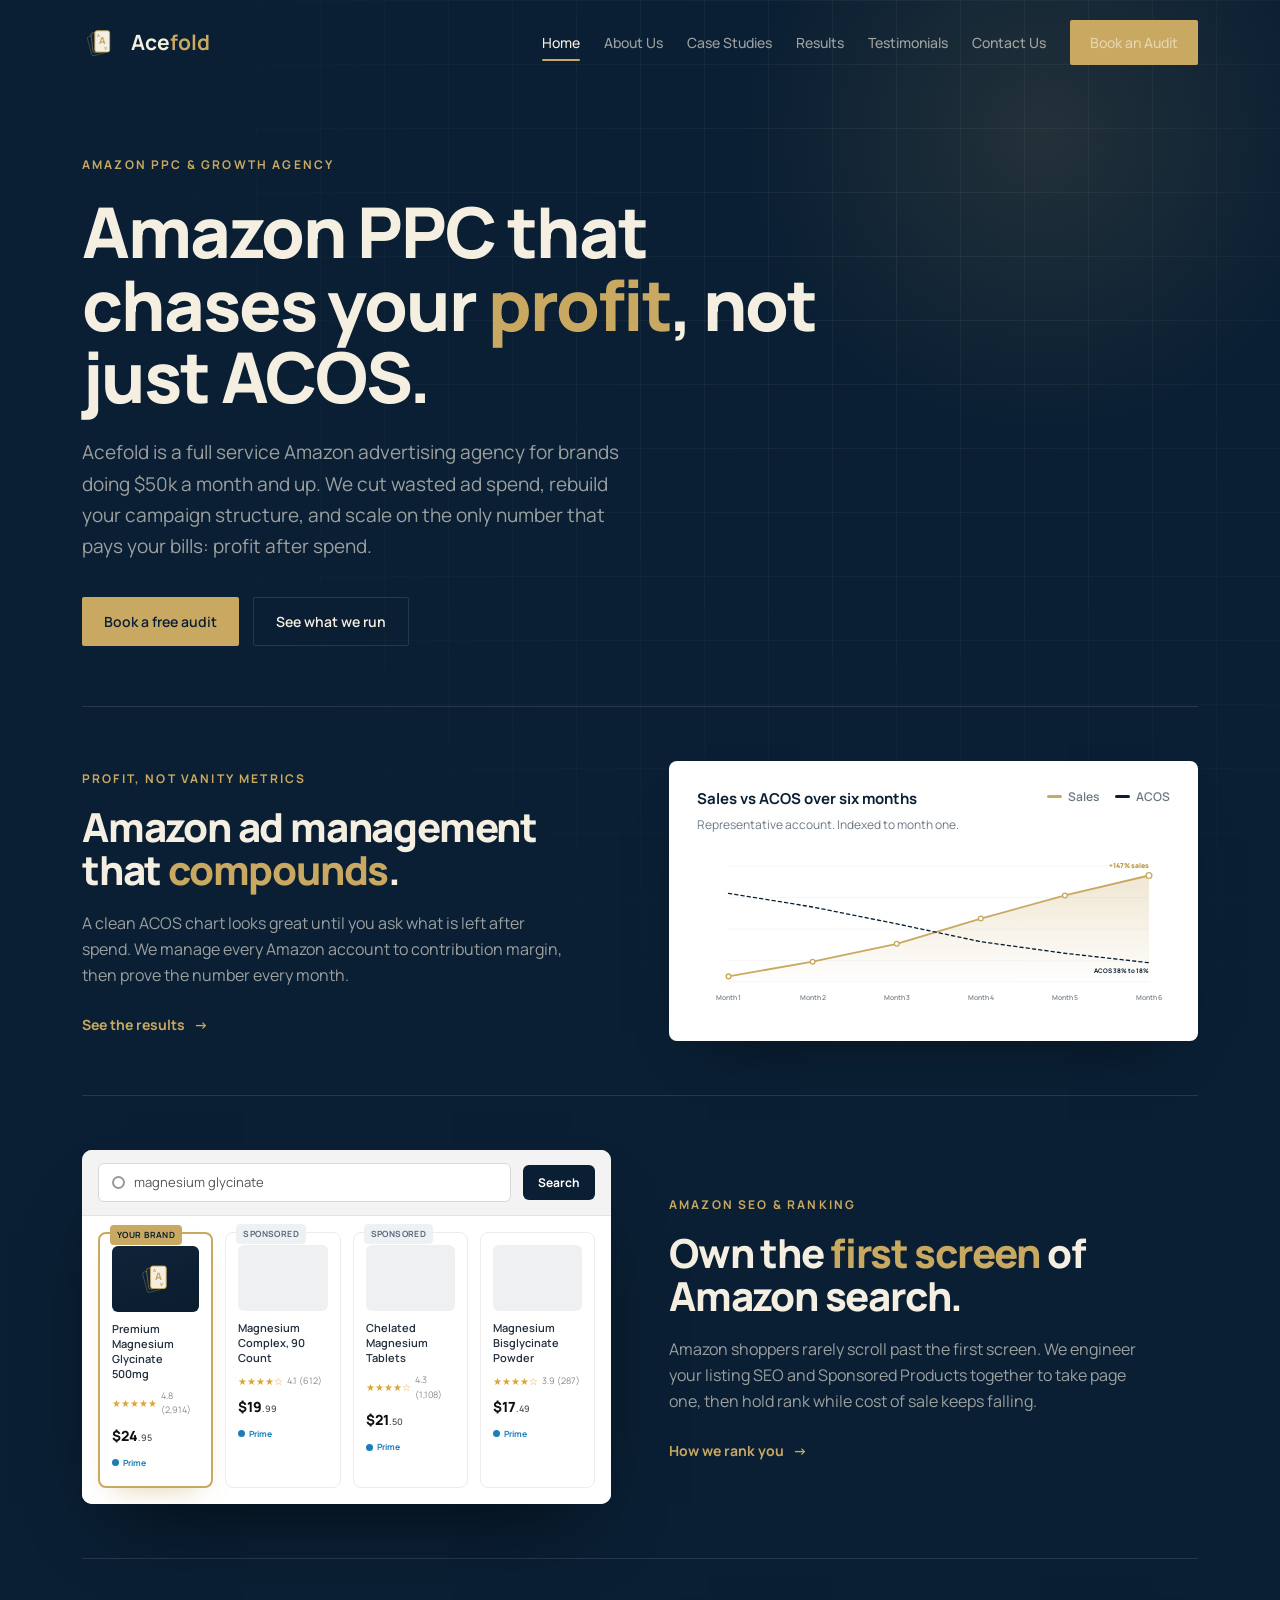
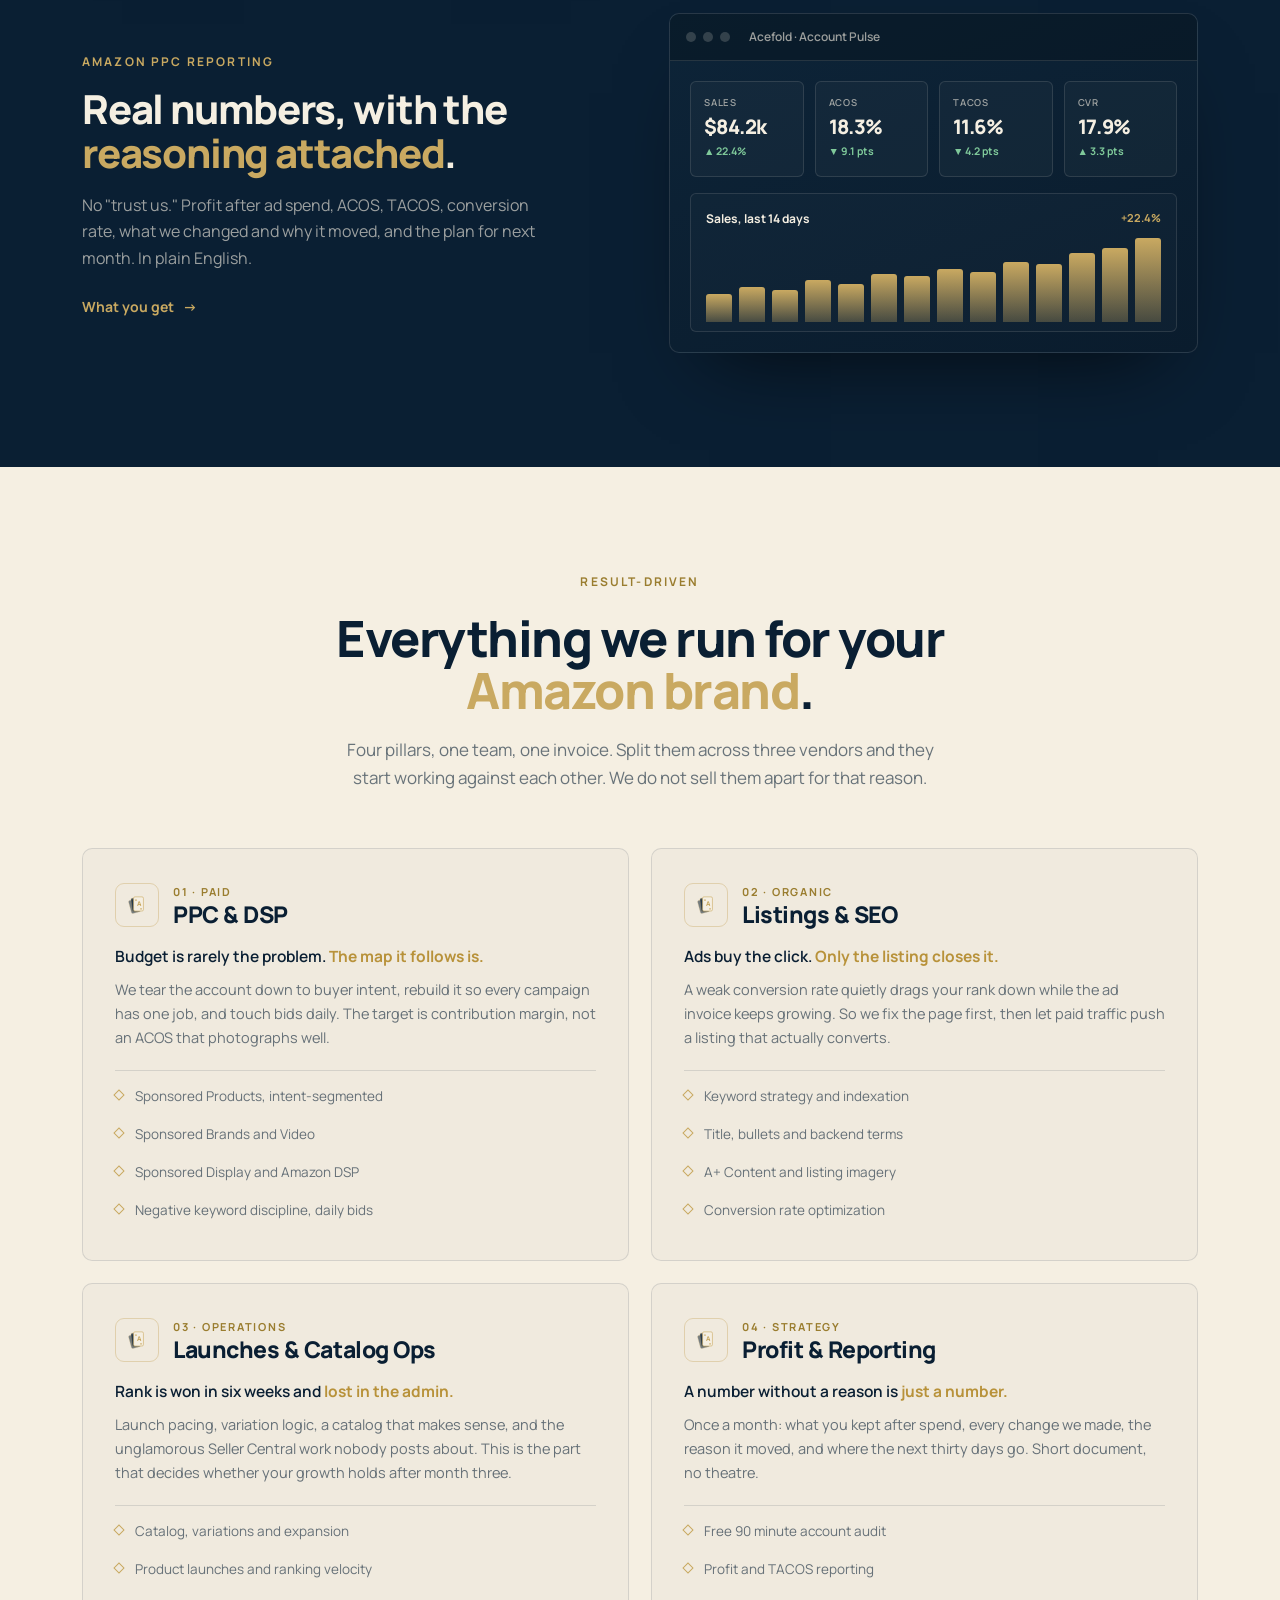
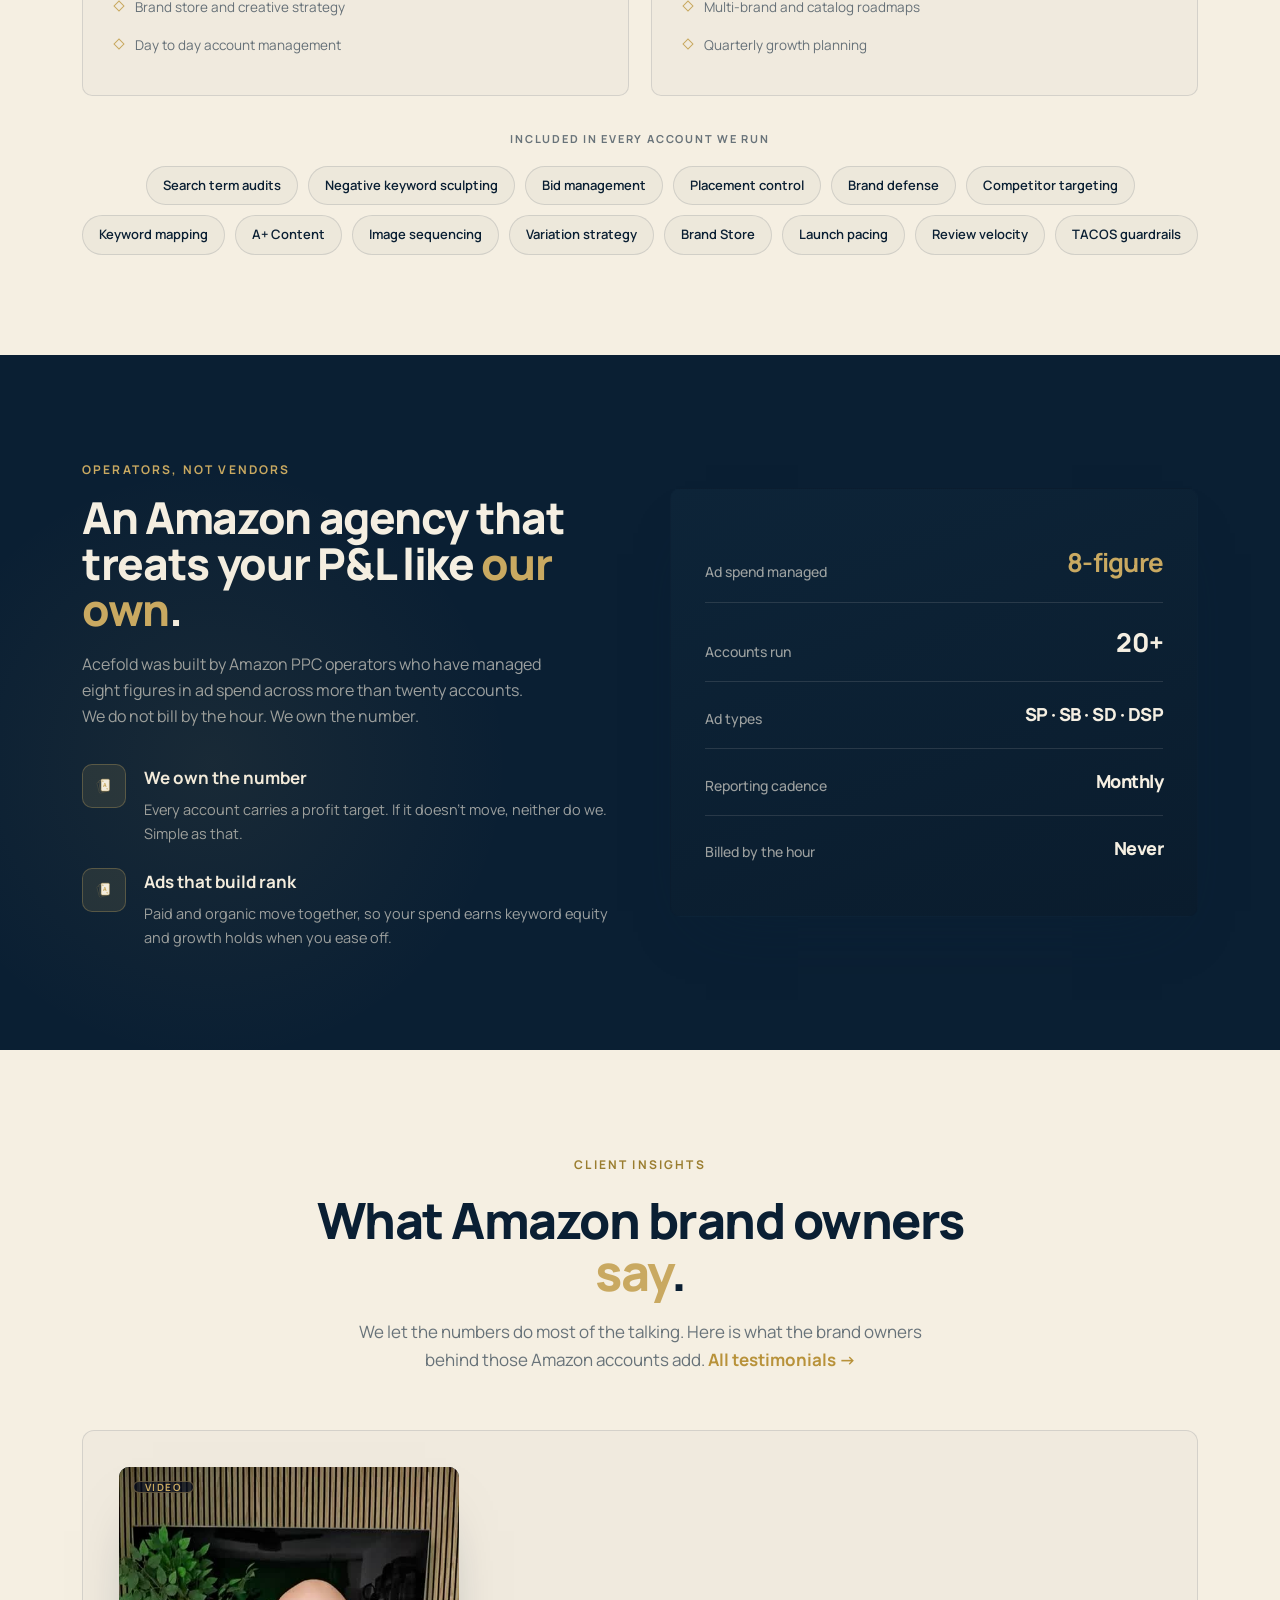
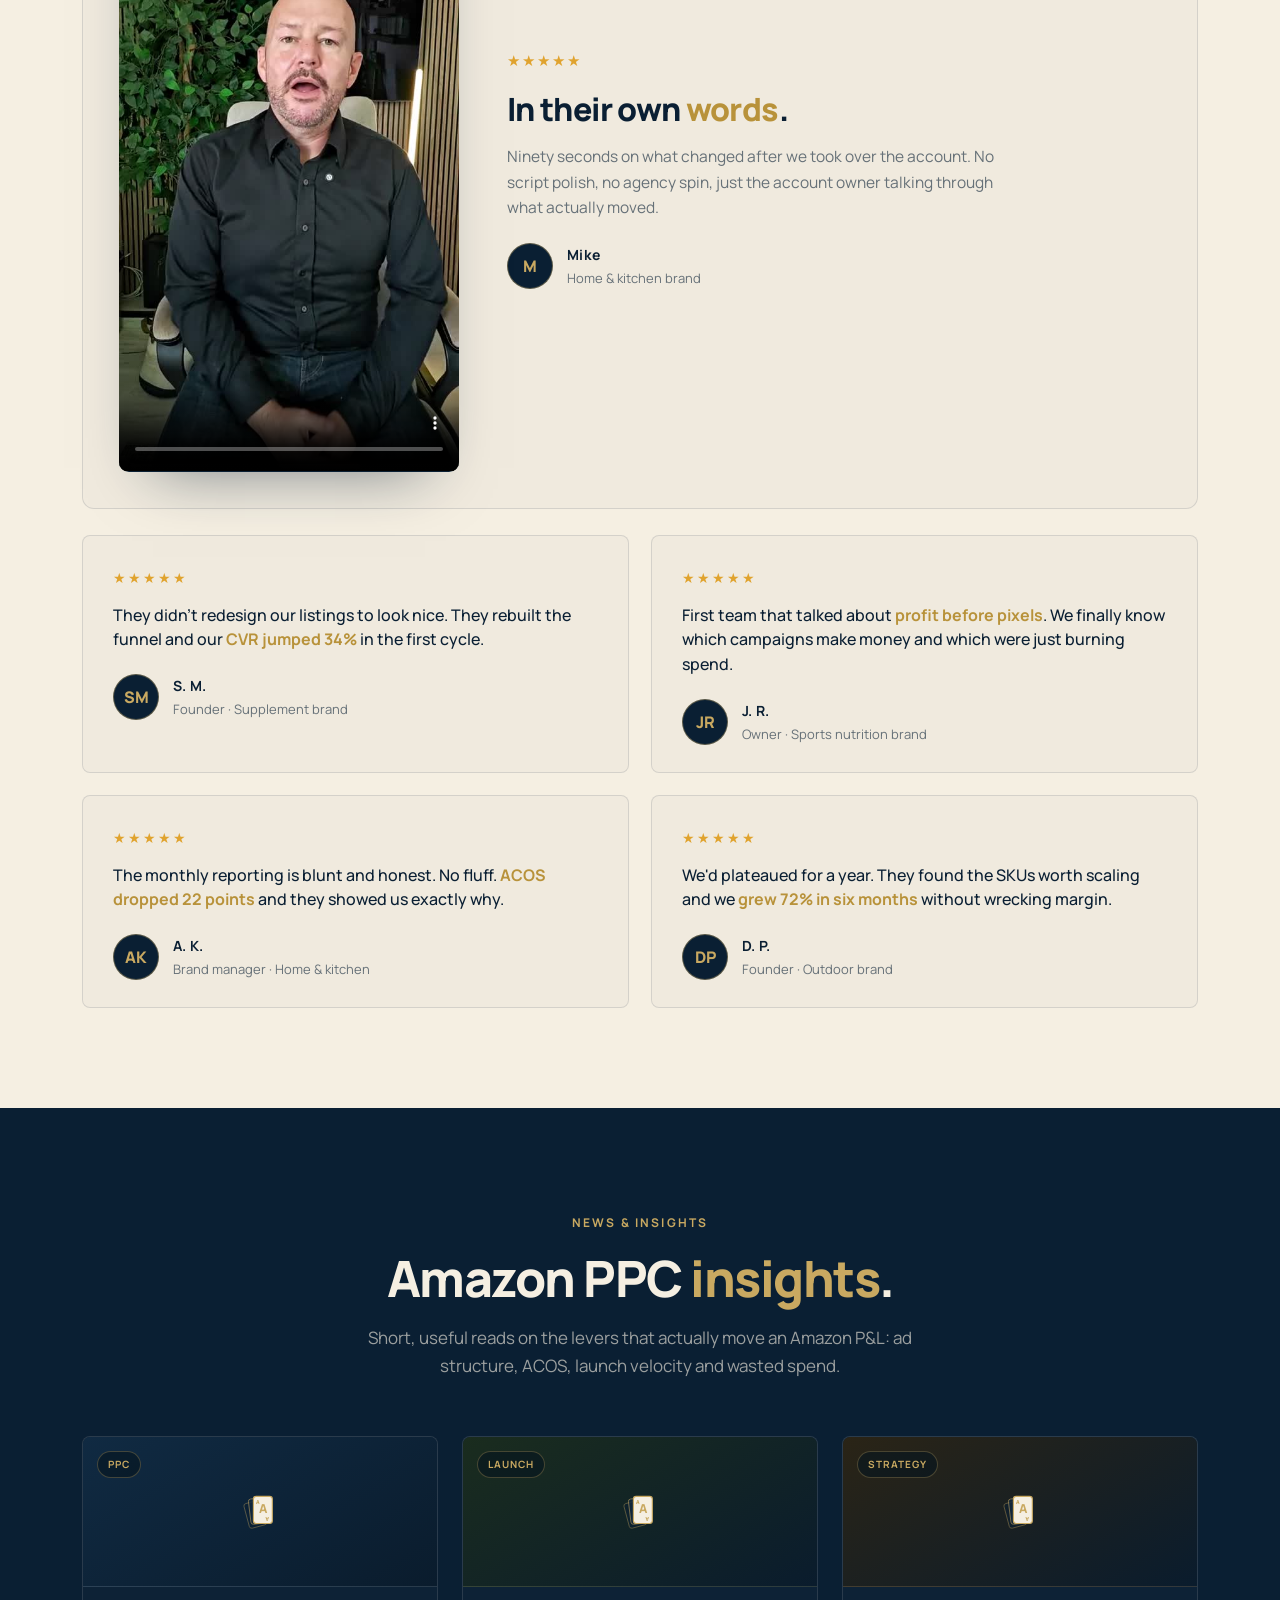
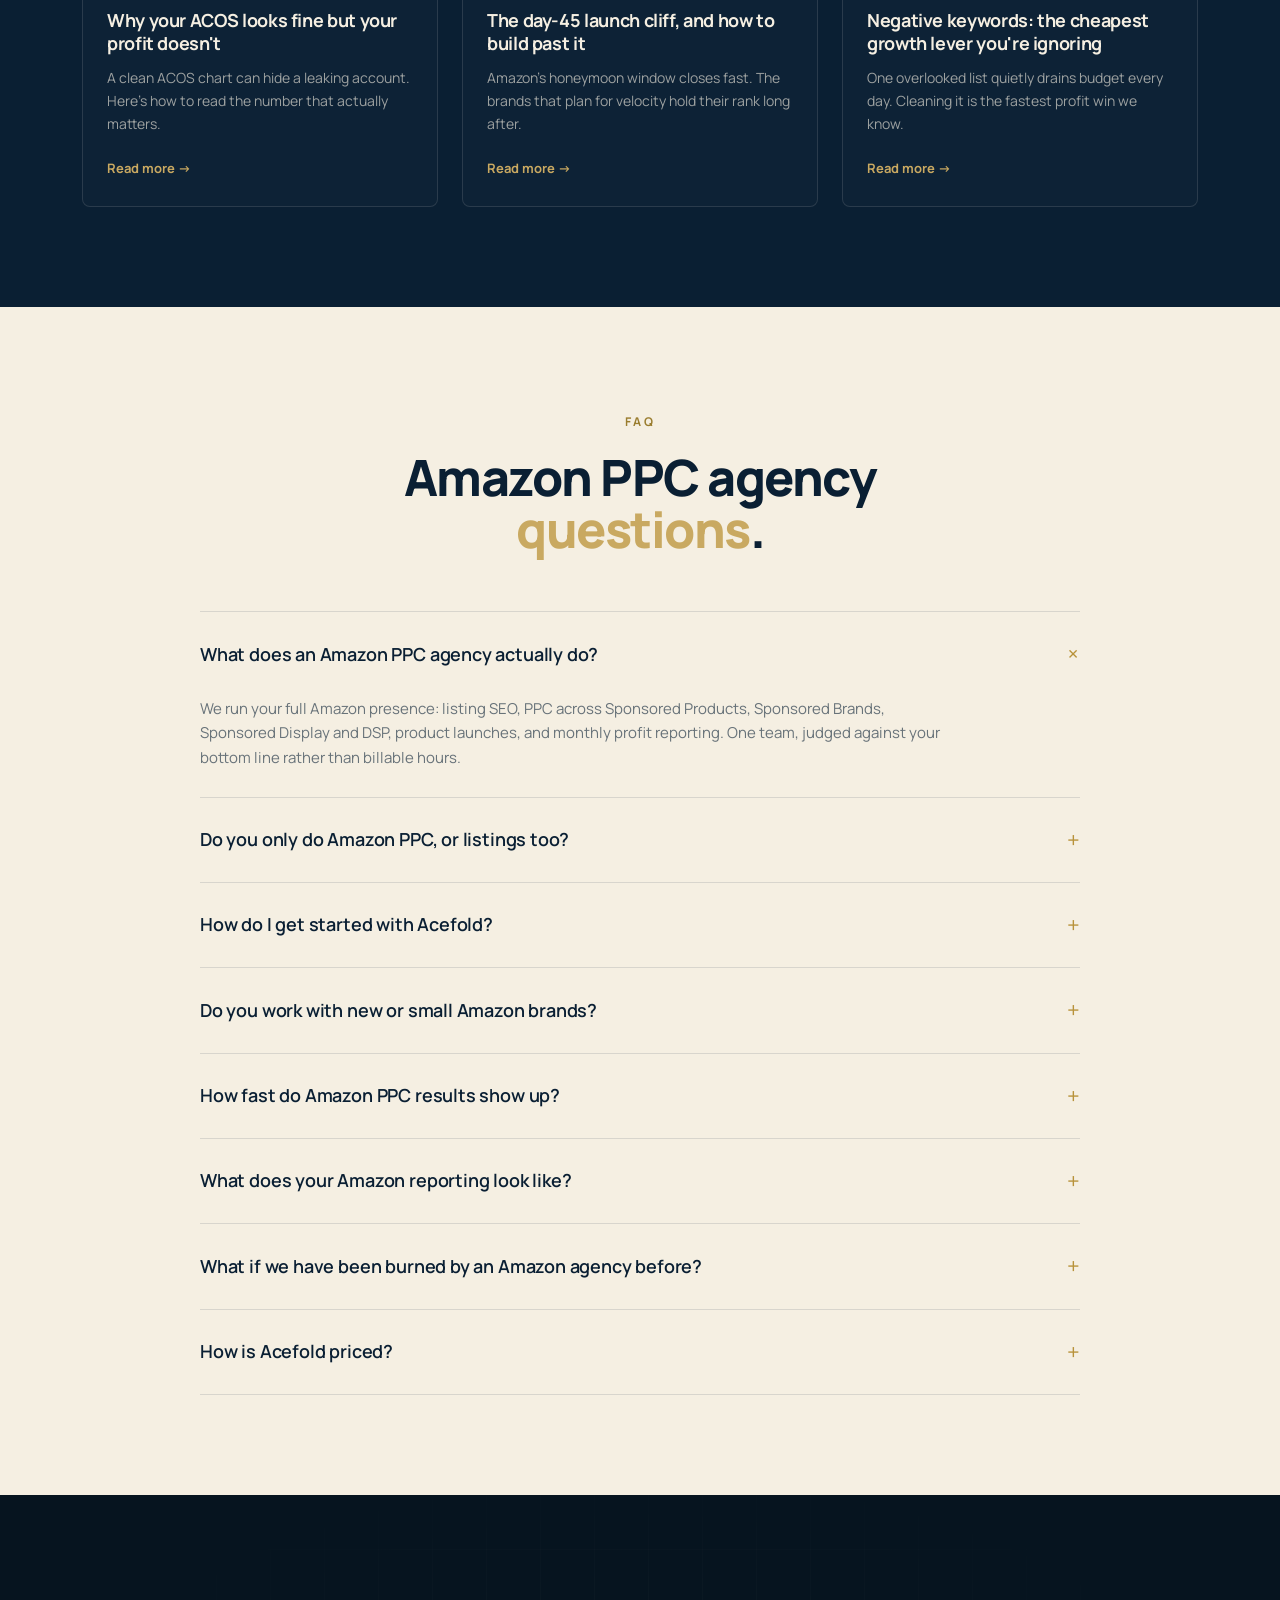
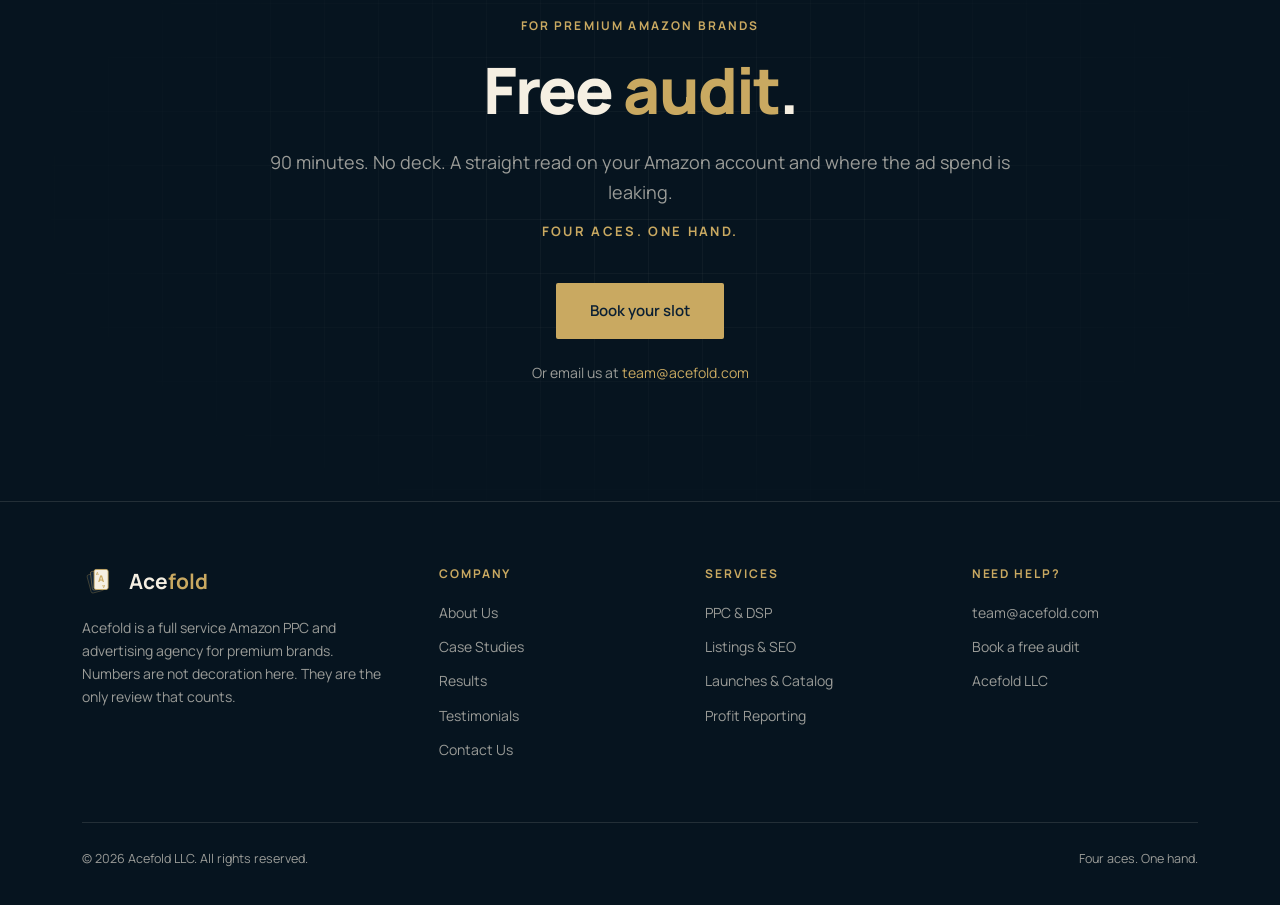
==== commit 359d8029: "Add files via upload" ====
--- a/index.html
+++ b/index.html
@@ -124,11 +124,13 @@
 <nav>
   <a href="#top" class="brand"><svg width="36" height="36"><use href="#acemark"/></svg><span class="brand-name">Ace<b>fold</b></span></a>
   <div class="nav-links" id="navlinks">
-    <a href="index.html">Home</a>
-    <a href="work.html">Work</a>
-    <a href="about.html">About</a>
-    <a href="contact.html">Contact</a>
-    <a href="https://calendly.com/team-acefold/30min" target="_blank" rel="noopener" class="btn btn-gold" style="padding:11px 20px">Book audit</a>
+    <a href="index.html" class="active" aria-current="page">Home</a>
+    <a href="about.html">About Us</a>
+    <a href="case-studies.html">Case Studies</a>
+    <a href="results.html">Results</a>
+    <a href="testimonials.html">Testimonials</a>
+    <a href="contact.html">Contact Us</a>
+    <a href="https://calendly.com/team-acefold/30min" target="_blank" rel="noopener" class="btn btn-gold" style="padding:11px 20px">Book an Audit</a>
   </div>
   <button class="nav-toggle" id="navtoggle" aria-label="Menu"><span></span><span></span><span></span></button>
 </nav>
@@ -156,7 +158,7 @@
           <span class="eyebrow">Profit, not vanity metrics</span>
           <h2>Amazon ad management that <span class="gold">compounds</span>.</h2>
           <p>A clean ACOS chart looks great until you ask what is left after spend. We manage every Amazon account to contribution margin, then prove the number every month.</p>
-          <a href="#clients" class="lnk">See the results <span class="arr">&#8594;</span></a>
+          <a href="results.html" class="lnk">See the results <span class="arr">&#8594;</span></a>
         </div>
         <div class="hb-visual reveal">
           <div class="resultchart">
@@ -352,7 +354,7 @@
     <div class="sec-head center reveal">
       <span class="eyebrow">Client insights</span>
       <h2>What Amazon brand owners <span class="gold">say</span>.</h2>
-      <p>We let the numbers do most of the talking. Here is what the brand owners behind those Amazon accounts add.</p>
+      <p>We let the numbers do most of the talking. Here is what the brand owners behind those Amazon accounts add. <a href="testimonials.html" style="color:#b8923a;font-weight:700;text-decoration:none">All testimonials &#8594;</a></p>
     </div>
     <div class="vfeature reveal">
       <div class="vwrap">
@@ -448,8 +450,8 @@
         <a href="#top" class="brand"><svg width="34" height="34"><use href="#acemark"/></svg><span class="brand-name">Ace<b>fold</b></span></a>
         <p>Acefold is a full service Amazon PPC and advertising agency for premium brands. Numbers are not decoration here. They are the only review that counts.</p>
       </div>
-      <div class="foot-col"><h4>Company</h4><a href="about.html">About</a><a href="work.html">Work</a><a href="contact.html">Contact</a><a href="#services">Services</a></div>
-      <div class="foot-col"><h4>Services</h4><a href="#services">PPC &amp; DSP</a><a href="#services">Listings &amp; SEO</a><a href="#services">Launches &amp; Catalog</a><a href="#services">Profit Reporting</a></div>
+      <div class="foot-col"><h4>Company</h4><a href="about.html">About Us</a><a href="case-studies.html">Case Studies</a><a href="results.html">Results</a><a href="testimonials.html">Testimonials</a><a href="contact.html">Contact Us</a></div>
+      <div class="foot-col"><h4>Services</h4><a href="index.html#services">PPC &amp; DSP</a><a href="index.html#services">Listings &amp; SEO</a><a href="index.html#services">Launches &amp; Catalog</a><a href="index.html#services">Profit Reporting</a></div>
       <div class="foot-col"><h4>Need help?</h4><a href="mailto:team@acefold.com">team@acefold.com</a><a href="https://calendly.com/team-acefold/30min" target="_blank" rel="noopener">Book a free audit</a><span>Acefold LLC</span></div>
     </div>
     <div class="foot-bottom"><span>© 2026 Acefold LLC. All rights reserved.</span><span>Four aces. One hand.</span></div>
--- a/style.css
+++ b/style.css
@@ -324,3 +324,99 @@
 .chip:hover{border-color:rgba(184,146,58,0.6);color:#8a6d22}
 
 @media(max-width:880px){.pillars{grid-template-columns:1fr}}
+
+/* ===== NAV: 7 items, active state, earlier collapse ===== */
+.nav-links{gap:24px}
+.nav-links a.active{color:var(--cream);position:relative}
+.nav-links a.active::after{content:"";position:absolute;left:0;right:0;bottom:-7px;height:2px;background:var(--gold);border-radius:2px}
+@media(max-width:1120px){
+  .nav-links{position:fixed;inset:0;background:var(--deep);flex-direction:column;justify-content:center;gap:26px;transform:translateX(100%);transition:transform .35s ease}
+  .nav-links.open{transform:none}
+  .nav-links a{font-size:20px}
+  .nav-links a.active::after{bottom:-6px}
+  .nav-toggle{display:flex;flex-direction:column;gap:5px;background:none;border:none;cursor:pointer;z-index:101}
+  .nav-toggle span{width:26px;height:2px;background:var(--cream);display:block}
+}
+
+/* ===== CASE STUDIES PAGE ===== */
+.case-jump{position:sticky;top:74px;z-index:50;background:rgba(6,20,31,0.96);border-bottom:1px solid var(--line-navy)}
+.case-jump .wrap{display:flex;gap:8px;overflow-x:auto;padding-top:12px;padding-bottom:12px;scrollbar-width:none}
+.case-jump .wrap::-webkit-scrollbar{display:none}
+.case-jump a{flex-shrink:0;font-size:12.5px;font-weight:600;color:var(--muted-cream);text-decoration:none;border:1px solid var(--line-navy);border-radius:30px;padding:7px 14px;transition:all .2s}
+.case-jump a:hover{color:var(--gold);border-color:rgba(201,169,97,0.5)}
+.case{padding:96px 0;border-bottom:1px solid var(--line-navy);scroll-margin-top:130px}
+.case:nth-of-type(even){background:var(--deep)}
+.case-top{display:flex;align-items:flex-start;gap:28px;margin-bottom:34px}
+.case-num{font-size:64px;font-weight:800;line-height:.9;color:transparent;-webkit-text-stroke:1.4px var(--gold);letter-spacing:-0.04em;flex-shrink:0}
+.case-tags{display:flex;flex-wrap:wrap;gap:8px;margin-bottom:14px}
+.ctag{font-size:11px;font-weight:700;letter-spacing:0.12em;text-transform:uppercase;color:var(--gold);border:1px solid rgba(201,169,97,0.35);border-radius:30px;padding:5px 12px}
+.ctag.solid{background:var(--gold);color:var(--navy);border-color:var(--gold)}
+.case-top h2{font-size:clamp(26px,3.4vw,42px);line-height:1.1}
+.case-meta{display:flex;flex-wrap:wrap;gap:8px 26px;margin-top:16px;font-size:13.5px;color:var(--muted-cream)}
+.case-meta b{color:var(--cream);font-weight:600}
+.case-cols{display:grid;grid-template-columns:1fr 1.25fr;gap:44px;margin-bottom:38px}
+.case-cols h3{font-size:12px;font-weight:700;letter-spacing:0.16em;text-transform:uppercase;color:var(--gold);margin-bottom:12px}
+.case-cols p{font-size:15.5px;color:var(--muted-cream);margin-bottom:14px}
+.case-cols ul{list-style:none}
+.case-cols li{font-size:15px;color:rgba(245,239,226,0.82);padding:9px 0 9px 22px;position:relative;border-top:1px solid var(--line-navy)}
+.case-cols li:first-child{border-top:none}
+.case-cols li::before{content:"";position:absolute;left:0;top:17px;width:7px;height:7px;border:1px solid var(--gold);transform:rotate(45deg)}
+.case-metrics{display:grid;grid-template-columns:repeat(auto-fit,minmax(190px,1fr));gap:14px;margin-bottom:38px}
+.cm{border:1px solid var(--line-navy);border-radius:10px;padding:20px 20px 18px;background:rgba(245,239,226,0.025)}
+.cm .v{font-size:clamp(24px,2.6vw,32px);font-weight:800;letter-spacing:-0.03em;color:var(--cream);line-height:1}
+.cm .v.g{color:var(--gold)}
+.cm .l{font-size:12.5px;color:var(--muted-cream);margin-top:10px;line-height:1.45}
+.cm .proj{display:inline-block;margin-top:10px;font-size:10px;font-weight:700;letter-spacing:0.12em;text-transform:uppercase;color:var(--navy);background:var(--cream);border-radius:20px;padding:3px 9px}
+.case-figs{display:grid;grid-template-columns:repeat(2,1fr);gap:18px}
+.case-figs.one{grid-template-columns:1fr}
+.case-figs.five{grid-template-columns:repeat(5,1fr);gap:12px;margin-top:18px}
+.case-figs figure{margin:0}
+.case-figs a{display:block;border-radius:10px;overflow:hidden;border:1px solid var(--line-navy);background:#fff;transition:transform .25s,border-color .25s}
+.case-figs a:hover{transform:translateY(-3px);border-color:rgba(201,169,97,0.55)}
+.case-figs img{width:100%;height:auto;display:block}
+.case-figs figcaption{font-size:12.5px;color:var(--muted-cream);margin-top:9px}
+.case-note{font-size:12.5px;color:var(--muted-cream);margin-top:20px}
+.disclose{font-size:13px;color:var(--muted-cream);max-width:760px;margin-top:20px;line-height:1.6}
+
+/* ===== RESULTS PAGE ===== */
+.rfilter{display:flex;flex-wrap:wrap;gap:10px;justify-content:center;margin-bottom:38px}
+.rfilter button{font-family:inherit;font-size:13.5px;font-weight:600;color:var(--navy);background:rgba(10,31,51,0.03);border:1px solid var(--line-cream);border-radius:30px;padding:9px 18px;cursor:pointer;transition:all .2s}
+.rfilter button:hover{border-color:rgba(184,146,58,0.6)}
+.rfilter button.on{background:var(--navy);color:var(--cream);border-color:var(--navy)}
+.rgrid{display:grid;grid-template-columns:repeat(2,1fr);gap:22px}
+.rcard{border:1px solid var(--line-cream);border-radius:12px;padding:30px 30px 26px;background:rgba(10,31,51,0.02);display:flex;flex-direction:column;transition:all .3s}
+.rcard:hover{border-color:rgba(184,146,58,0.55);transform:translateY(-3px);box-shadow:0 26px 50px -32px rgba(10,31,51,0.4)}
+.rcard[hidden]{display:none}
+.rcard-top{display:flex;justify-content:space-between;align-items:center;gap:12px;margin-bottom:22px}
+.rcard-cat{font-size:11px;font-weight:700;letter-spacing:0.14em;text-transform:uppercase;color:#9a7d2f}
+.rcard-type{font-size:10.5px;font-weight:700;letter-spacing:0.08em;text-transform:uppercase;color:var(--muted-navy);border:1px solid var(--line-cream);border-radius:20px;padding:4px 10px;white-space:nowrap}
+.rcard .big{font-size:clamp(40px,5vw,56px);font-weight:800;letter-spacing:-0.04em;color:var(--navy);line-height:1}
+.rcard .big b{color:#b8923a;font-weight:800}
+.rcard .bigl{font-size:15px;color:var(--navy);font-weight:600;margin-top:10px}
+.rcard .rsub{display:grid;grid-template-columns:repeat(2,1fr);border-top:1px solid var(--line-cream);margin-top:24px}
+.rcard .rsub>div{padding:16px 10px 0 0}
+.rcard .rsub>div+div{padding-left:16px;border-left:1px solid var(--line-cream)}
+.rcard .rsub .v{font-size:20px;font-weight:800;color:var(--navy);letter-spacing:-0.02em}
+.rcard .rsub .l{font-size:12px;color:var(--muted-navy);margin-top:4px;line-height:1.4}
+.rcard .go{margin-top:auto;padding-top:24px;font-size:14px;font-weight:700;color:#b8923a;text-decoration:none;display:inline-flex;gap:8px}
+.rcard .go:hover{color:var(--navy)}
+.rcard .projtag{font-size:10px;font-weight:700;letter-spacing:0.1em;text-transform:uppercase;color:var(--cream);background:var(--navy);border-radius:20px;padding:3px 9px;margin-left:8px;vertical-align:middle}
+
+@media(max-width:980px){
+  .case-cols{grid-template-columns:1fr;gap:26px}
+  .case-figs.five{grid-template-columns:repeat(3,1fr)}
+}
+@media(max-width:720px){
+  .case-figs{grid-template-columns:1fr}
+  .case-figs.five{grid-template-columns:repeat(2,1fr)}
+  .rgrid{grid-template-columns:1fr}
+  .case-top{flex-direction:column;gap:12px}
+  .case-num{font-size:46px}
+  .case{padding:70px 0}
+}
+
+/* keep decorative glows from widening the page on phones */
+.sec{overflow-x:clip}
+
+/* odd last figure spans the row */
+.case-figs:not(.one):not(.five) figure:last-child:nth-child(odd){grid-column:1/-1}
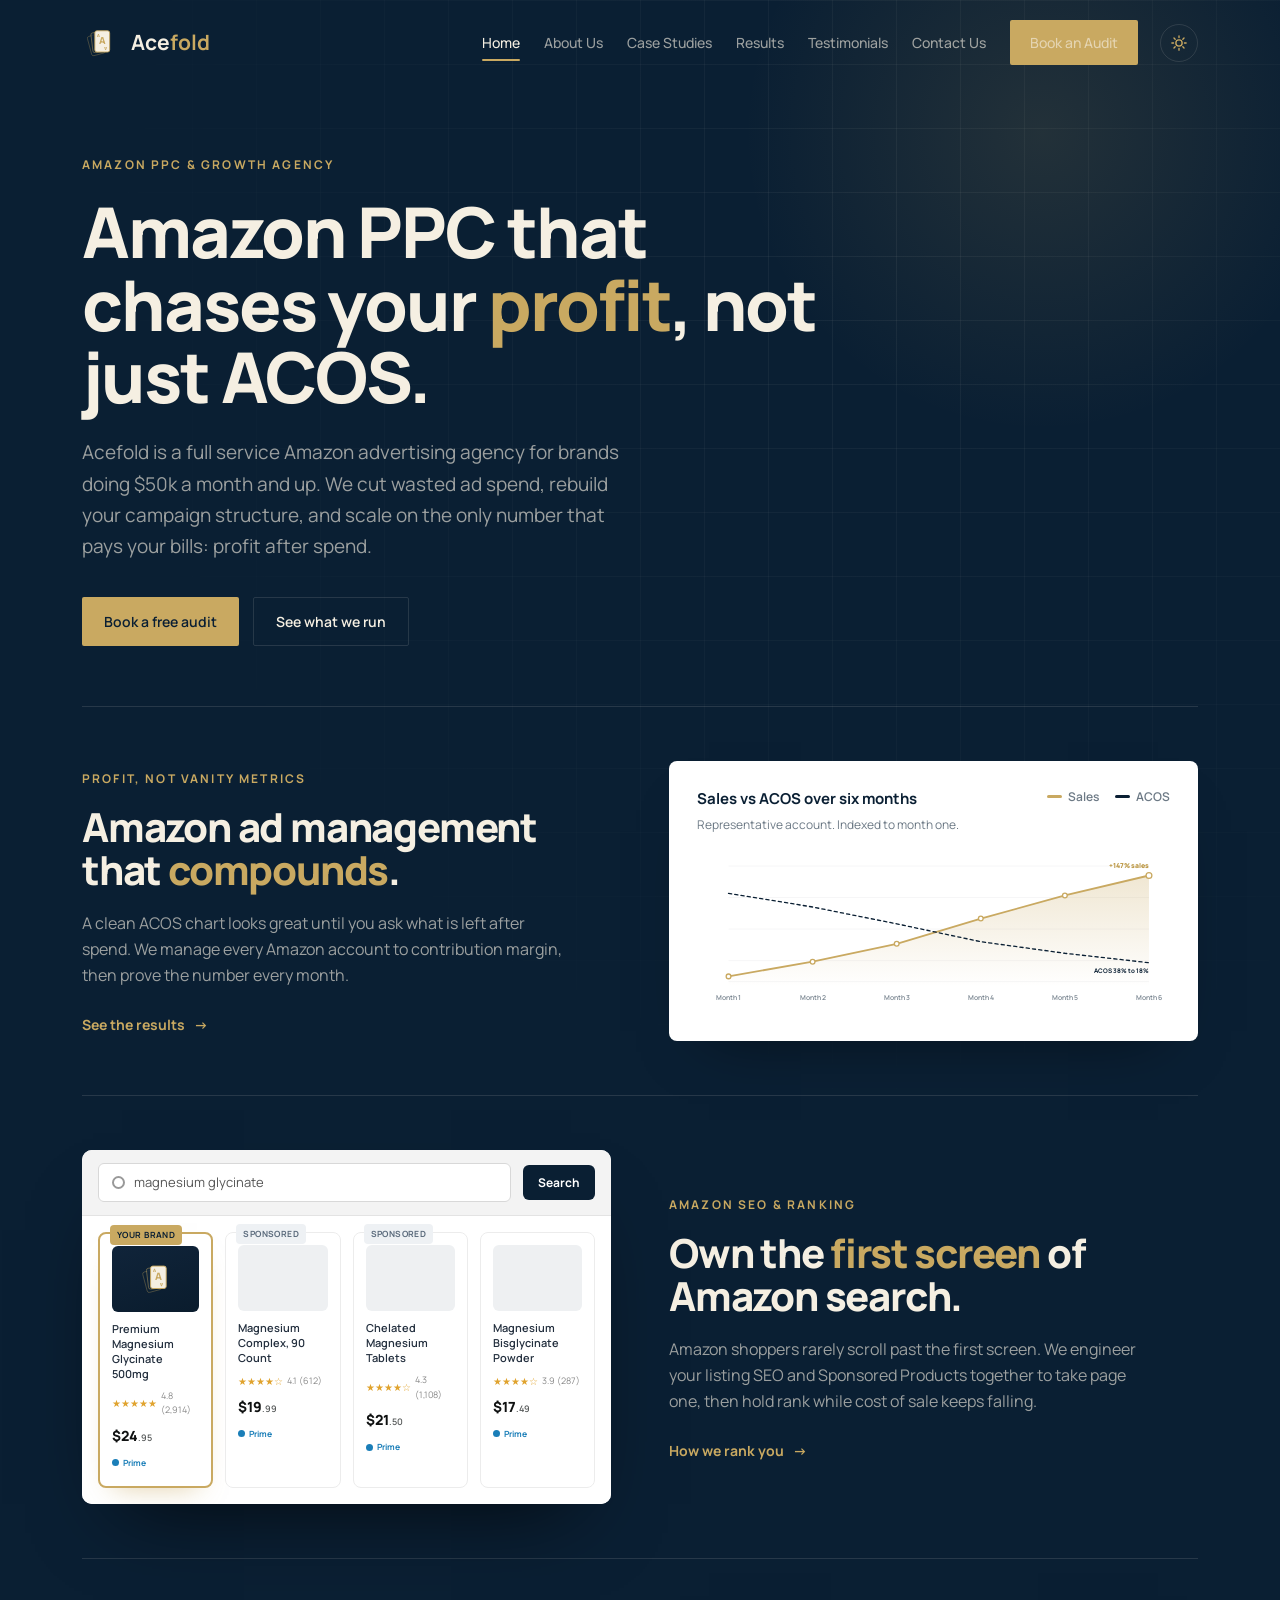
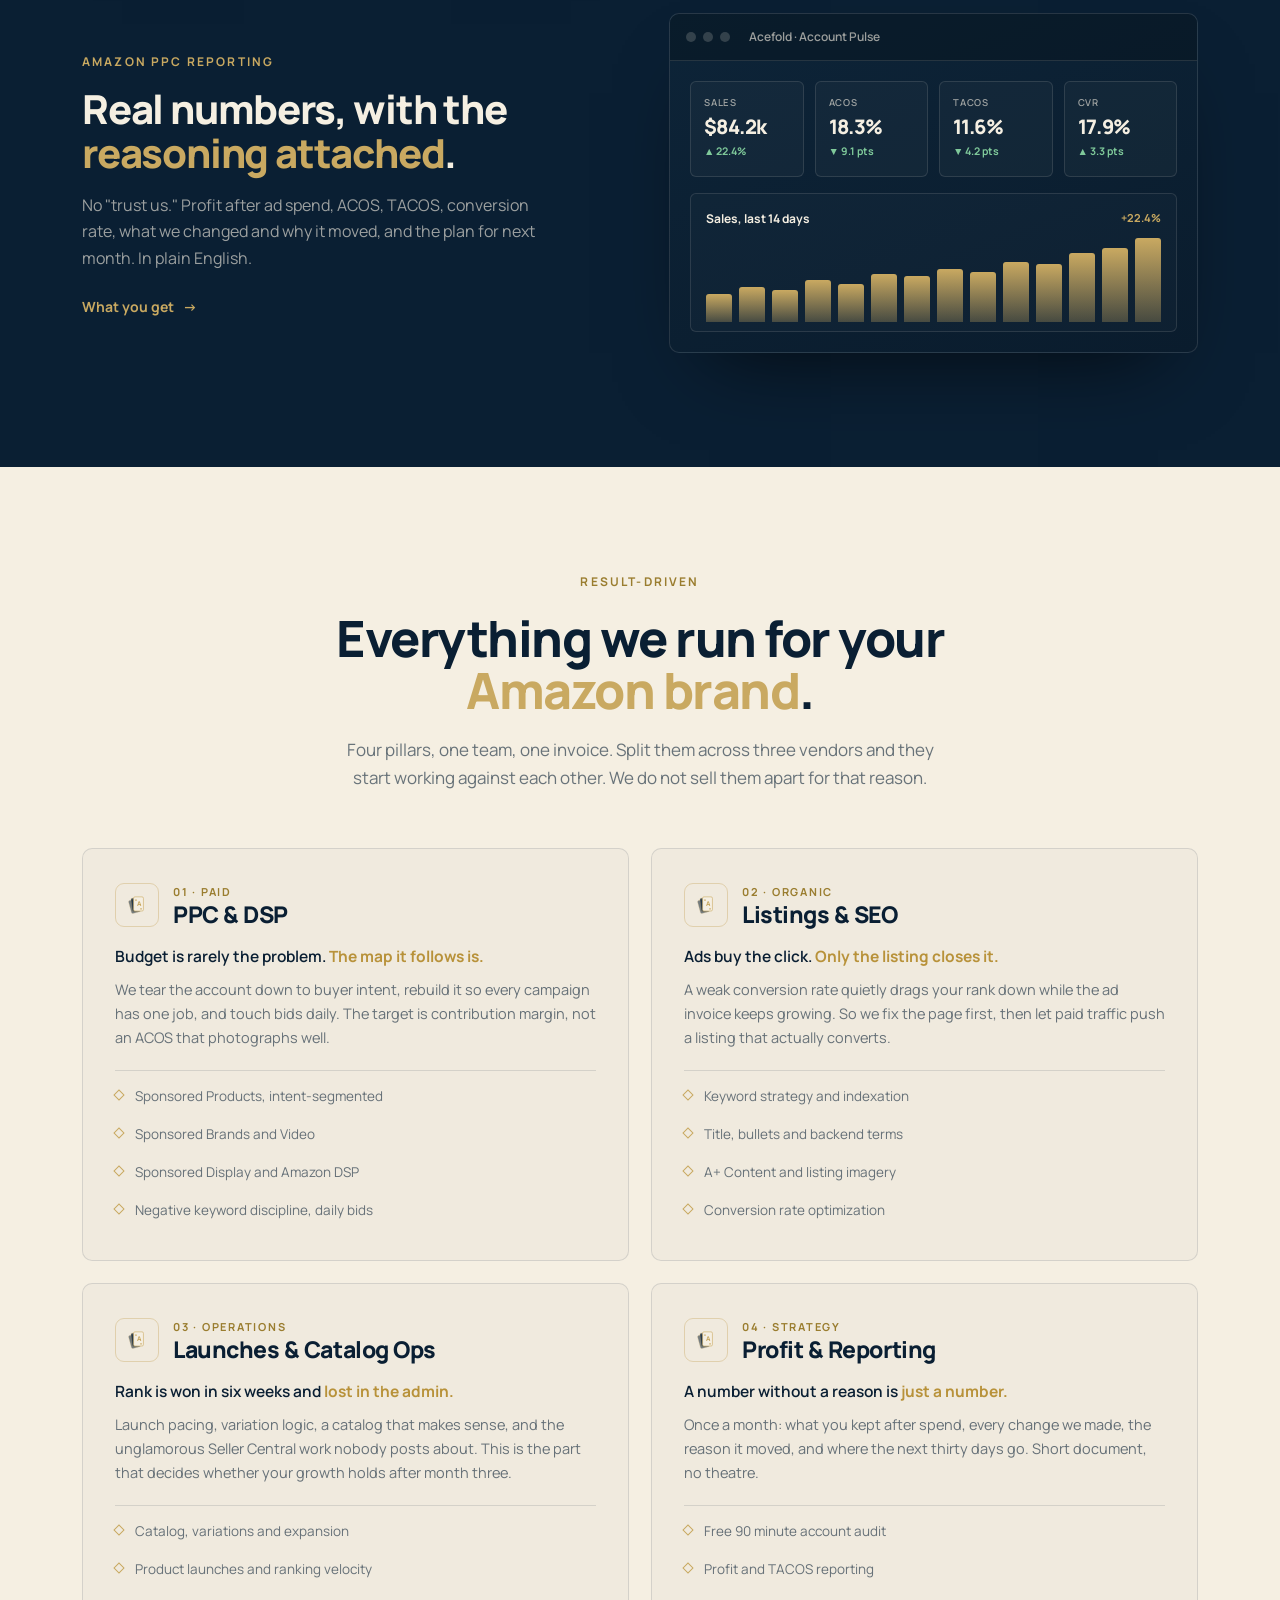
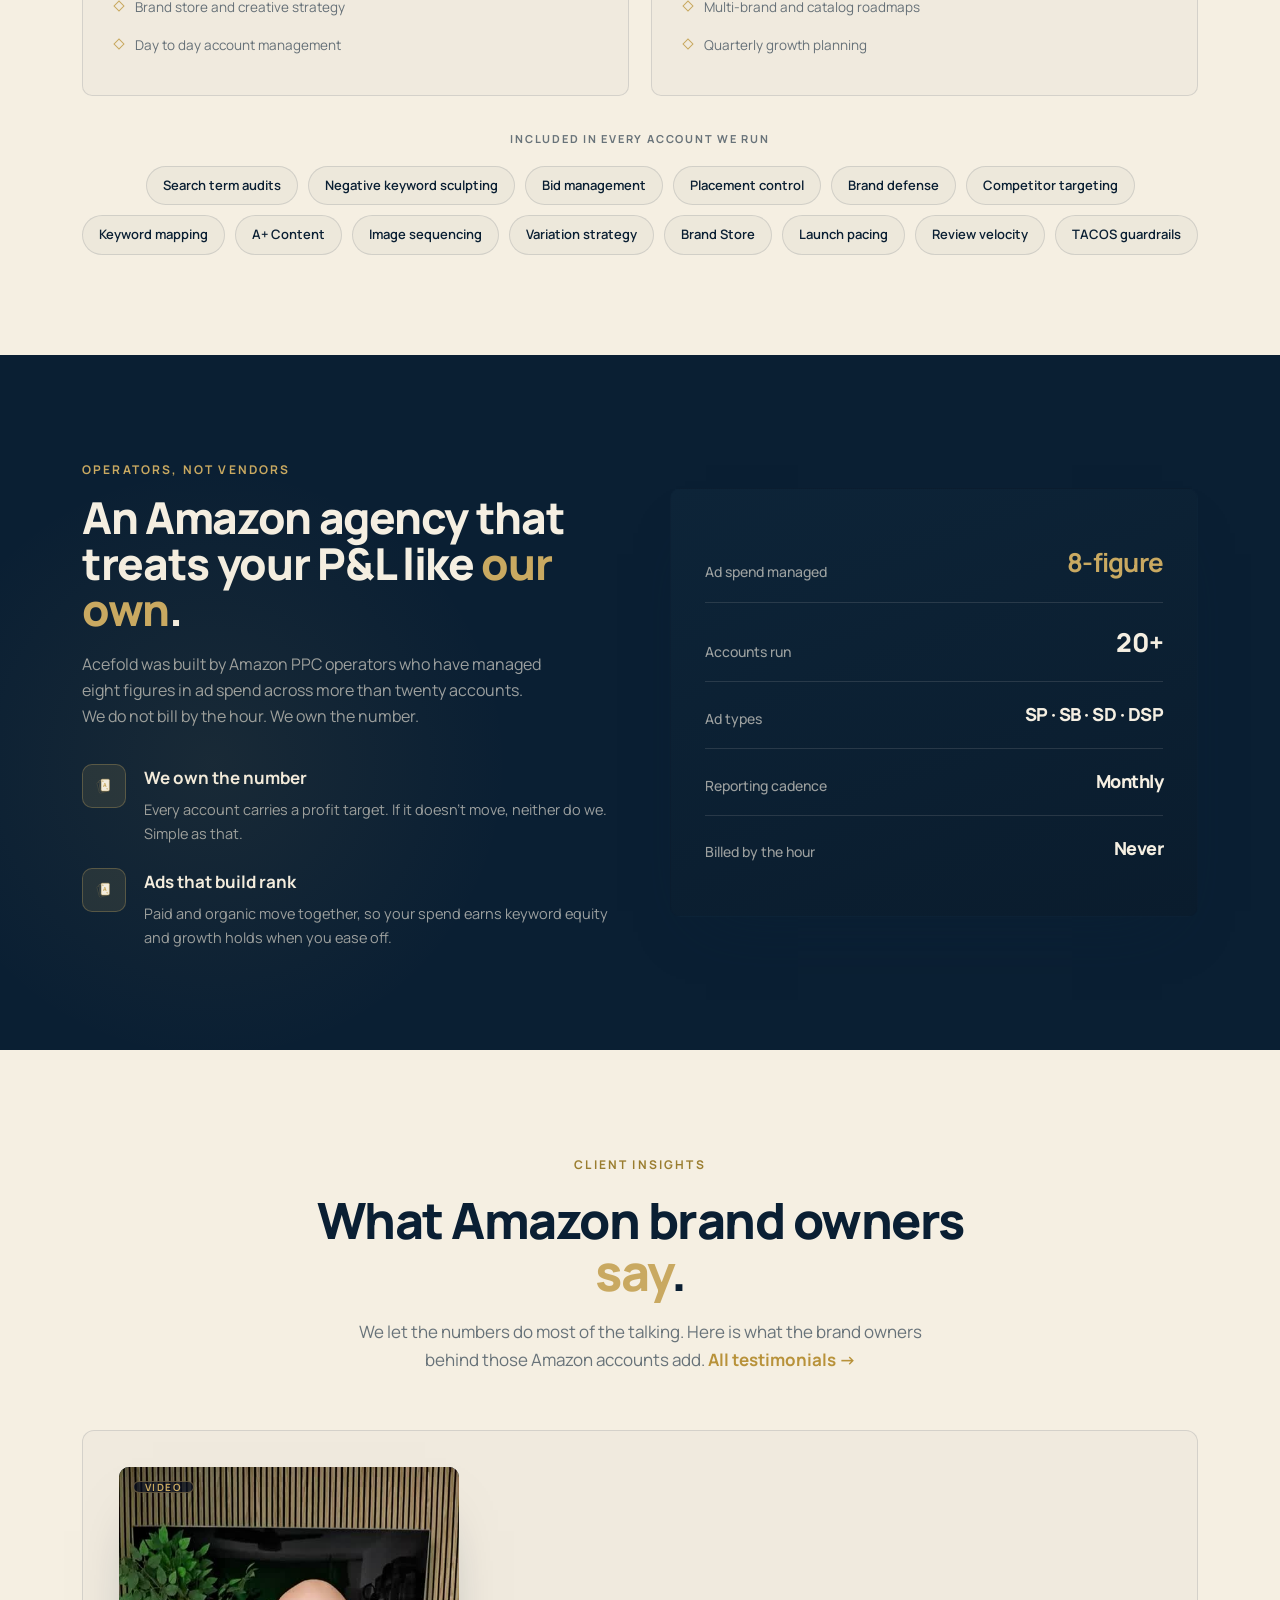
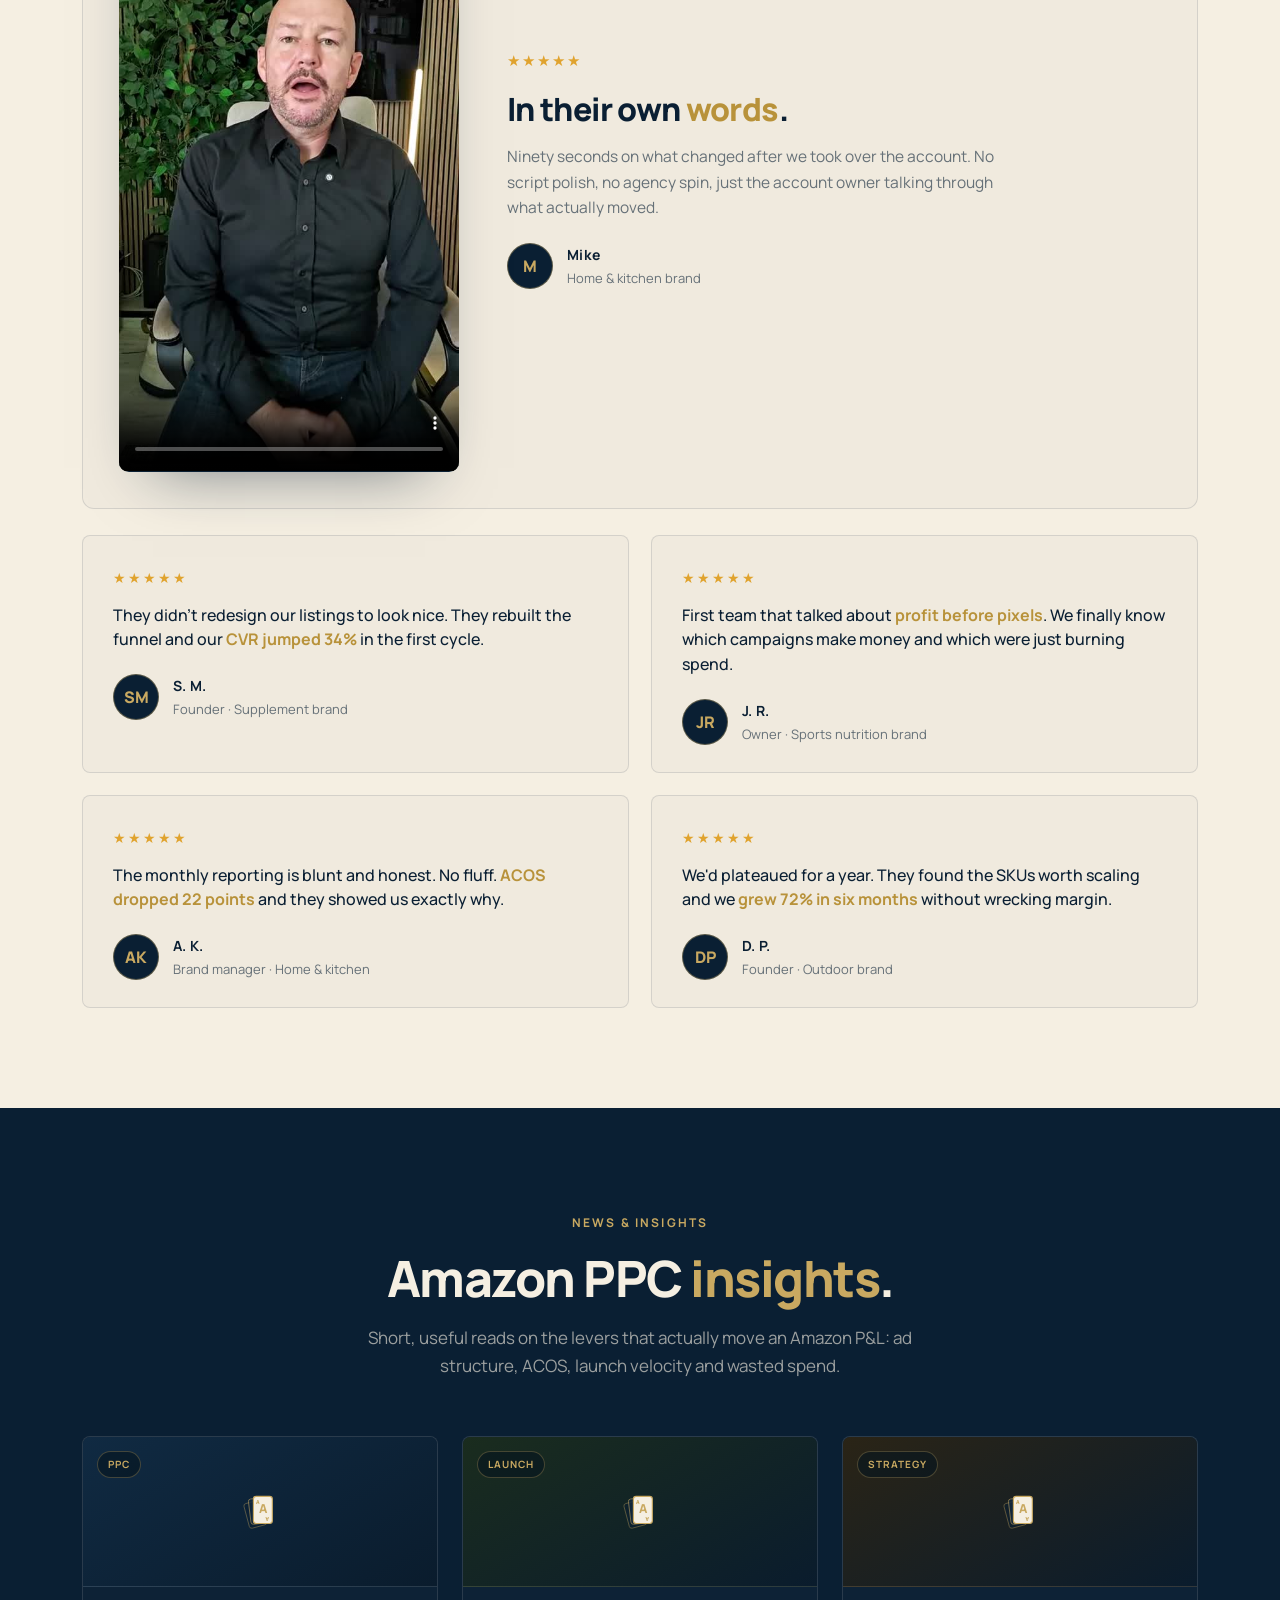
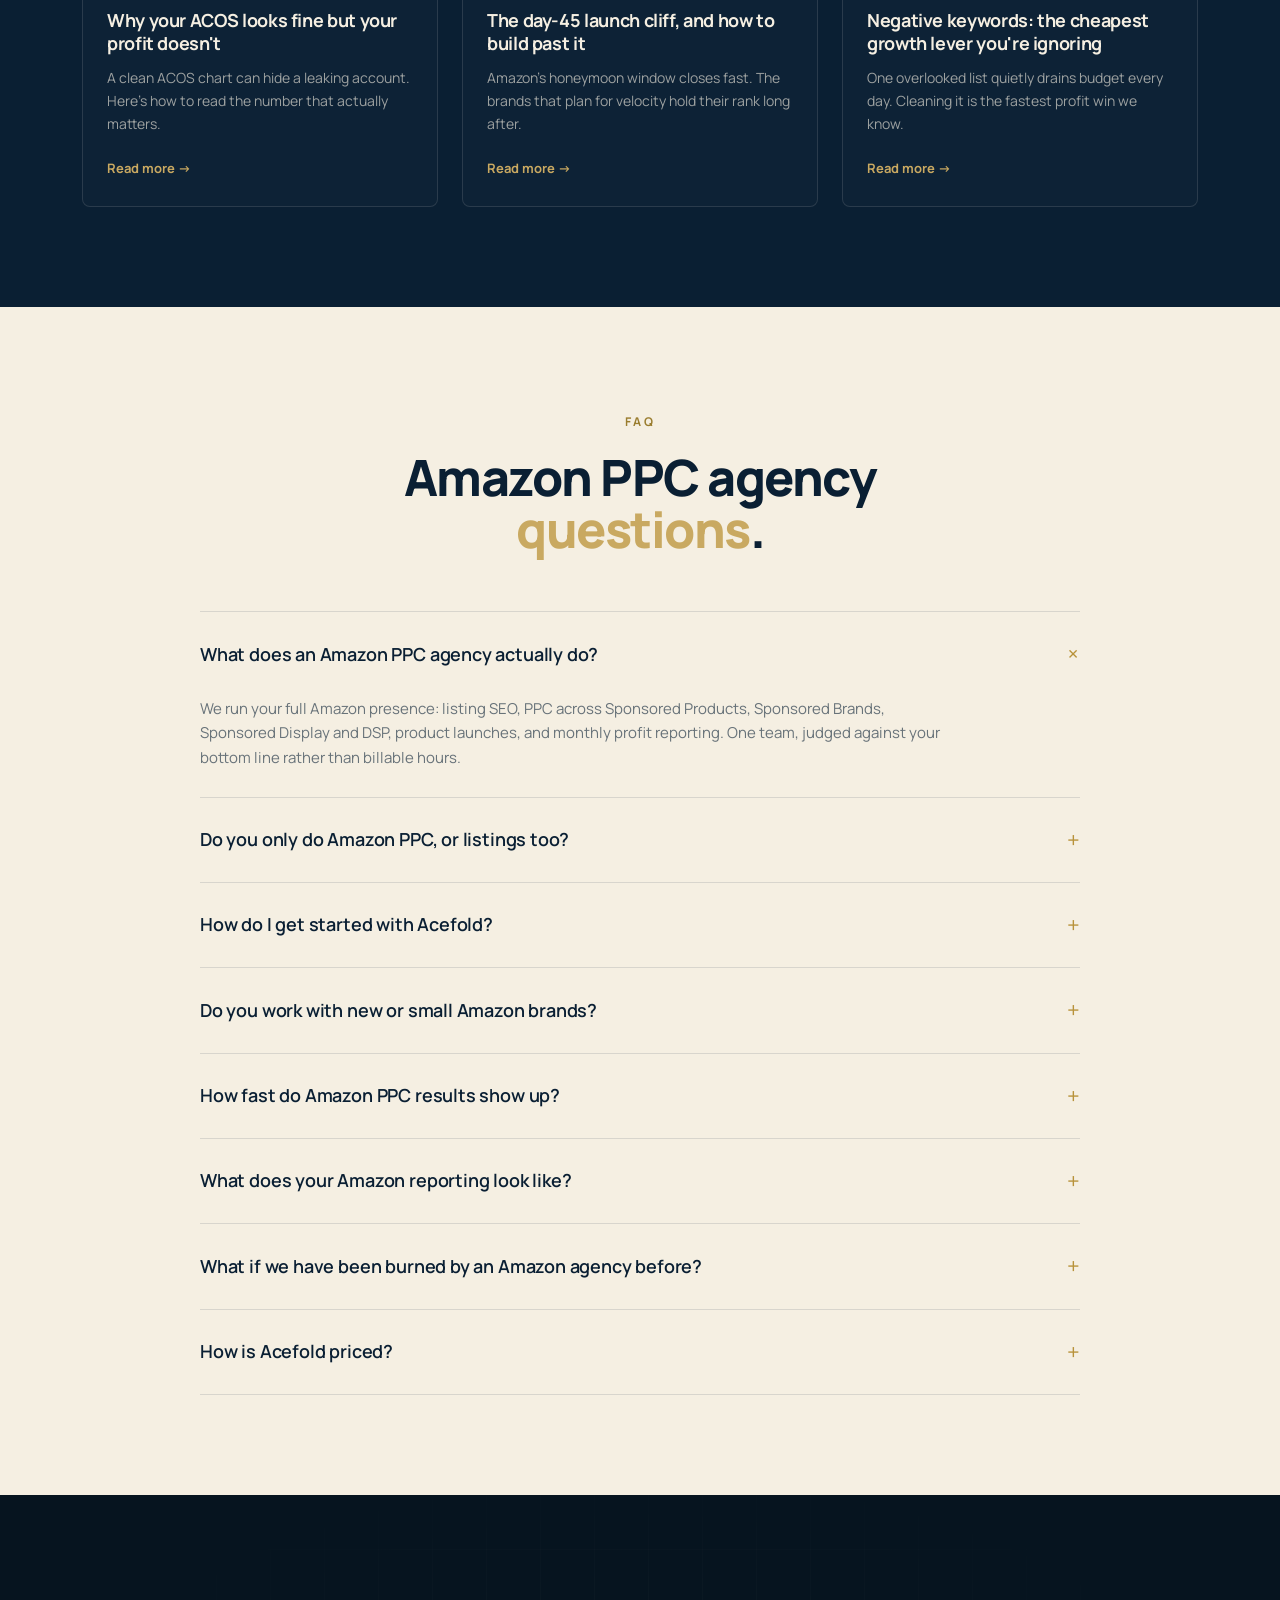
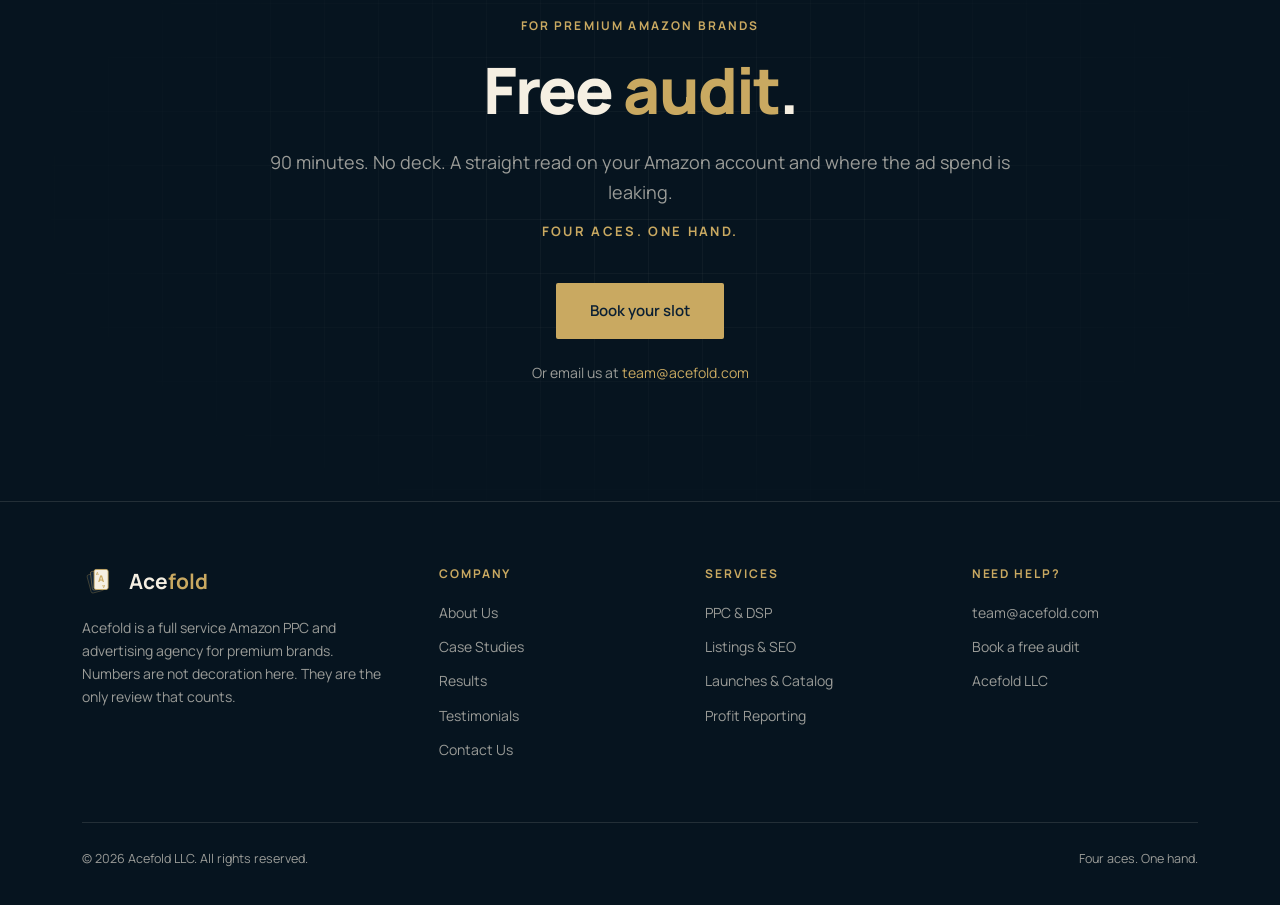
==== commit b962187b: "Add dark and light mode toggle Add a sun/moon toggle in the menu on every page. Dark stays the defau" ====
--- a/index.html
+++ b/index.html
@@ -27,6 +27,7 @@
 <link href="https://fonts.googleapis.com/css2?family=Manrope:wght@400;500;600;700;800&display=swap" rel="stylesheet" media="print" onload="this.media='all'" />
 <noscript><link href="https://fonts.googleapis.com/css2?family=Manrope:wght@400;500;600;700;800&display=swap" rel="stylesheet" /></noscript>
 <link rel="stylesheet" href="style.css" />
+<script>try{if(localStorage.getItem('acefold-theme')==='light')document.documentElement.setAttribute('data-theme','light')}catch(e){}</script>
 
 <script type="application/ld+json">
 {
@@ -132,6 +133,7 @@
     <a href="contact.html">Contact Us</a>
     <a href="https://calendly.com/team-acefold/30min" target="_blank" rel="noopener" class="btn btn-gold" style="padding:11px 20px">Book an Audit</a>
   </div>
+  <button class="theme-toggle" id="themetoggle" type="button" aria-label="Switch to light mode"><svg class="i-sun" viewBox="0 0 24 24" fill="none" stroke="currentColor" stroke-width="1.8" stroke-linecap="round" aria-hidden="true"><circle cx="12" cy="12" r="4.2"/><path d="M12 2.5v2.2M12 19.3v2.2M2.5 12h2.2M19.3 12h2.2M5.3 5.3l1.6 1.6M17.1 17.1l1.6 1.6M5.3 18.7l1.6-1.6M17.1 6.9l1.6-1.6"/></svg><svg class="i-moon" viewBox="0 0 24 24" fill="none" stroke="currentColor" stroke-width="1.8" stroke-linecap="round" stroke-linejoin="round" aria-hidden="true"><path d="M20 14.6A8.2 8.2 0 0 1 9.4 4a8.2 8.2 0 1 0 10.6 10.6z"/></svg></button>
   <button class="nav-toggle" id="navtoggle" aria-label="Menu"><span></span><span></span><span></span></button>
 </nav>
 <div id="top"></div>
@@ -467,5 +469,16 @@
   const io=new IntersectionObserver((es)=>{es.forEach(e=>{if(e.isIntersecting){e.target.classList.add('visible');io.unobserve(e.target)}})},{threshold:0.1});
   document.querySelectorAll('.reveal').forEach((el,i)=>{el.style.transitionDelay=(i%4*0.05)+'s';io.observe(el)});
 </script>
+<script>
+  const themeBtn=document.getElementById('themetoggle');
+  const setThemeLabel=()=>themeBtn.setAttribute('aria-label',document.documentElement.getAttribute('data-theme')==='light'?'Switch to dark mode':'Switch to light mode');
+  setThemeLabel();
+  themeBtn.addEventListener('click',()=>{
+    const light=document.documentElement.getAttribute('data-theme')!=='light';
+    if(light)document.documentElement.setAttribute('data-theme','light');else document.documentElement.removeAttribute('data-theme');
+    try{localStorage.setItem('acefold-theme',light?'light':'dark')}catch(e){}
+    setThemeLabel();
+  });
+</script>
 </body>
 </html>
--- a/style.css
+++ b/style.css
@@ -420,3 +420,52 @@
 
 /* odd last figure spans the row */
 .case-figs:not(.one):not(.five) figure:last-child:nth-child(odd){grid-column:1/-1}
+
+/* ===== phone polish ===== */
+.rcard .projtag{font-size:11px;white-space:nowrap;display:inline-block;margin-top:4px}
+.rcard-type{font-size:11px}
+.cm .proj{font-size:11px}
+@media(max-width:720px){
+  .case-metrics{grid-template-columns:repeat(2,1fr);gap:10px}
+  .cm{padding:16px 14px 14px}
+  .cm .v{font-size:22px}
+  .rcard{padding:24px 22px 22px}
+  .rcard-top{flex-direction:column;align-items:flex-start;gap:10px}
+  .rcard .projtag{margin-left:0;margin-top:8px;display:table}
+}
+
+/* ===== LIGHT MODE (toggle in the menu; dark stays the default) ===== */
+.theme-toggle{position:relative;z-index:101;display:inline-flex;align-items:center;justify-content:center;width:38px;height:38px;margin-left:22px;flex-shrink:0;border-radius:50%;border:1px solid var(--line-navy);background:transparent;color:var(--gold);cursor:pointer;transition:border-color .25s,transform .25s}
+.theme-toggle:hover{border-color:var(--gold);transform:rotate(-12deg)}
+.theme-toggle:focus-visible{outline:2px solid var(--gold);outline-offset:3px}
+.theme-toggle svg{width:18px;height:18px}
+.theme-toggle .i-moon{display:none}
+[data-theme="light"] .theme-toggle .i-sun{display:none}
+[data-theme="light"] .theme-toggle .i-moon{display:block}
+.nav-links{margin-left:auto}
+@media(max-width:1120px){.theme-toggle{margin-left:auto;margin-right:16px}}
+
+[data-theme="light"]{--cream:#0A1F33;--muted-cream:rgba(10,31,51,0.66);--line-navy:rgba(10,31,51,0.12)}
+[data-theme="light"] body{background:#F5EFE2;color:#0A1F33}
+[data-theme="light"] ::selection{color:#0A1F33}
+[data-theme="light"] .sec-cream{background:#FFFFFF}
+[data-theme="light"] .nav-bg.scrolled{background:rgba(245,239,226,0.96)}
+[data-theme="light"] .case-jump{background:rgba(245,239,226,0.96)}
+[data-theme="light"] .case:nth-of-type(even){background:#FFFFFF}
+[data-theme="light"] .case-cols li{color:rgba(10,31,51,0.82)}
+[data-theme="light"] .cfield input,[data-theme="light"] .cfield textarea{background:#FFFFFF}
+[data-theme="light"] .cm .proj{background:#0A1F33;color:#F5EFE2}
+[data-theme="light"] .rcard .projtag,[data-theme="light"] .rfilter button.on{color:#F5EFE2}
+[data-theme="light"] .hero-glow{background:radial-gradient(circle,rgba(201,169,97,0.18) 0%,transparent 62%)}
+@media(max-width:1120px){[data-theme="light"] .nav-links{background:#F5EFE2}}
+
+/* gold text needs the darker gold on light surfaces */
+[data-theme="light"] :is(.eyebrow,.lnk,.ctag,.case-cols h3,.vcard .vn,.banner .crumb a,.contact-side a,.bbody .more,.wcard-cat,.wcard .wstat .v,.cm .v.g,.brand-name b,.theme-toggle){color:#9a7d2f}
+[data-theme="light"] .gold{color:#b8923a}
+[data-theme="light"] .ctag{border-color:rgba(154,125,47,0.4)}
+[data-theme="light"] .ctag.solid{color:#0A1F33;border-color:var(--gold)}
+[data-theme="light"] .case-num{-webkit-text-stroke-color:#b8923a}
+
+/* these stay dark in both modes, as before */
+[data-theme="light"] :is(.cta,footer,.about-panel,.dash){--cream:#F5EFE2;--muted-cream:rgba(245,239,226,0.62);--line-navy:rgba(245,239,226,0.12);color:#F5EFE2}
+[data-theme="light"] :is(.cta,footer) :is(.eyebrow,.gold,.brand-name b){color:var(--gold)}
